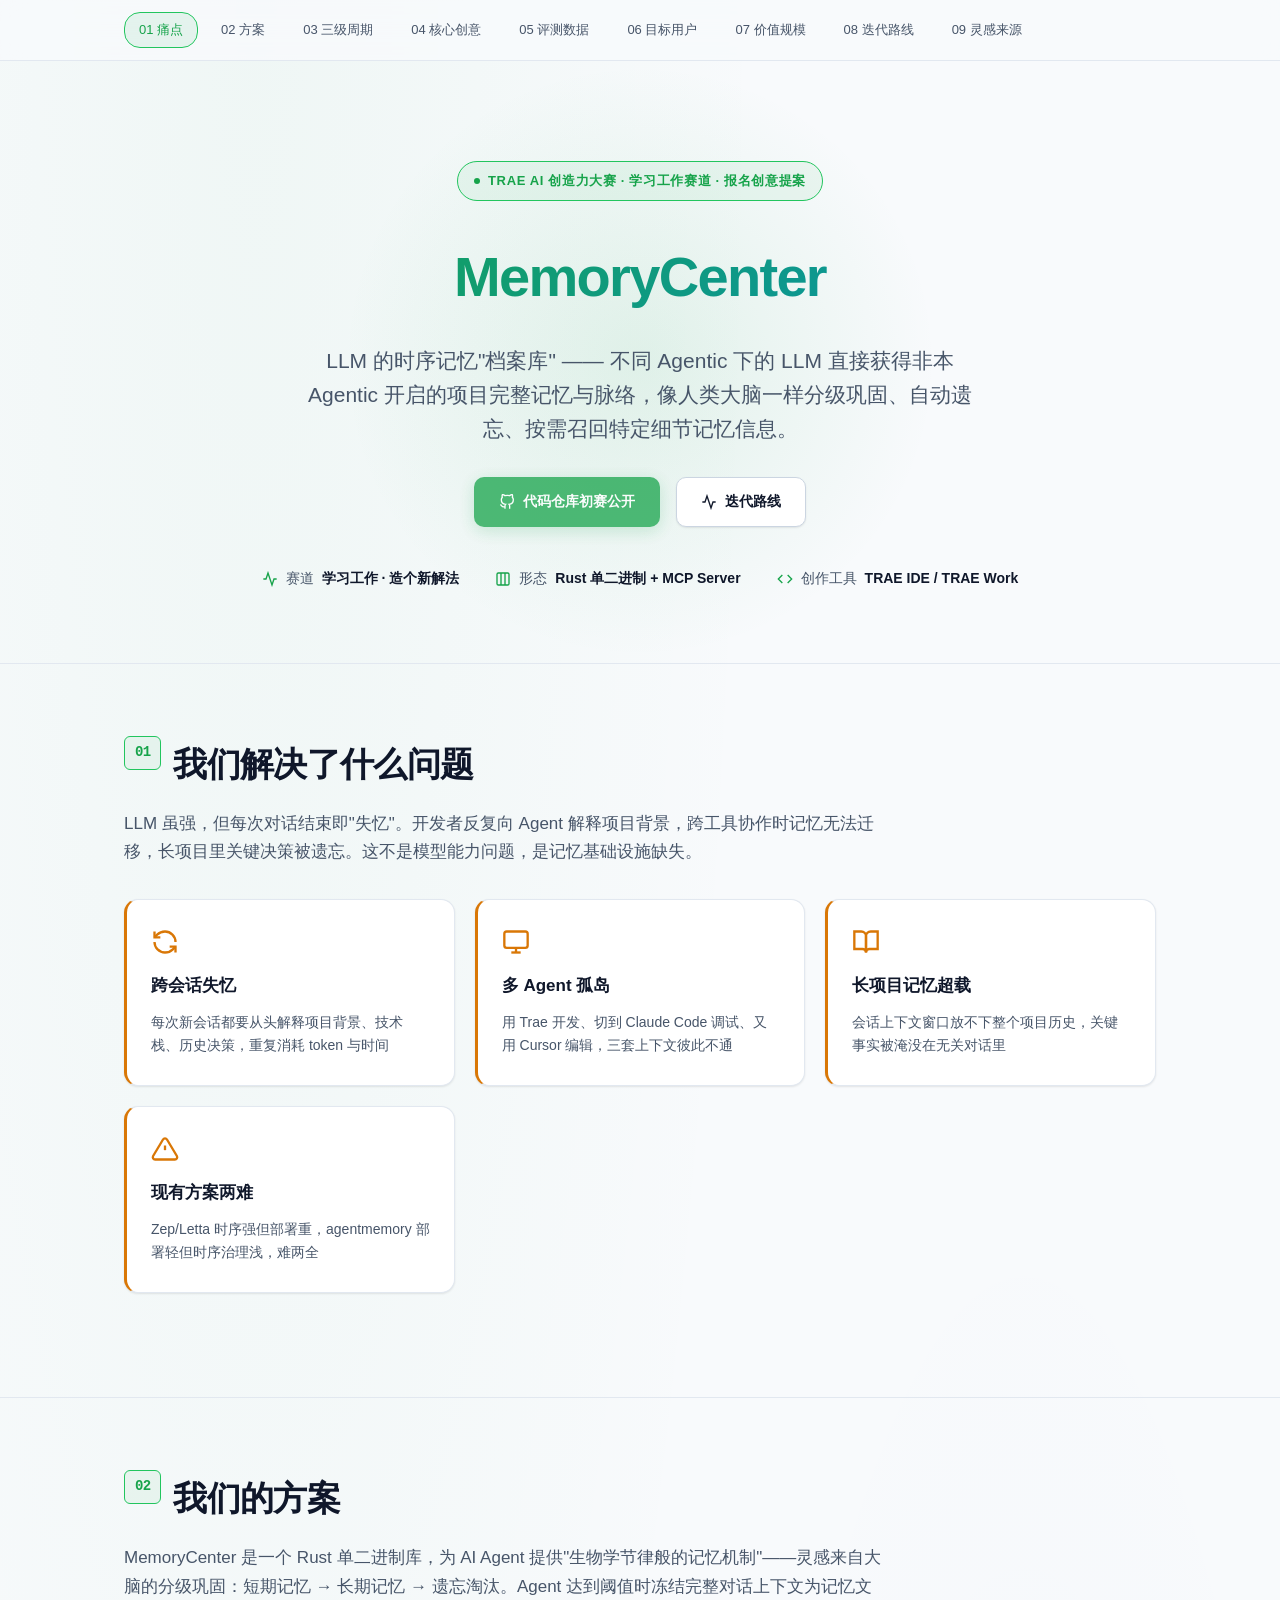
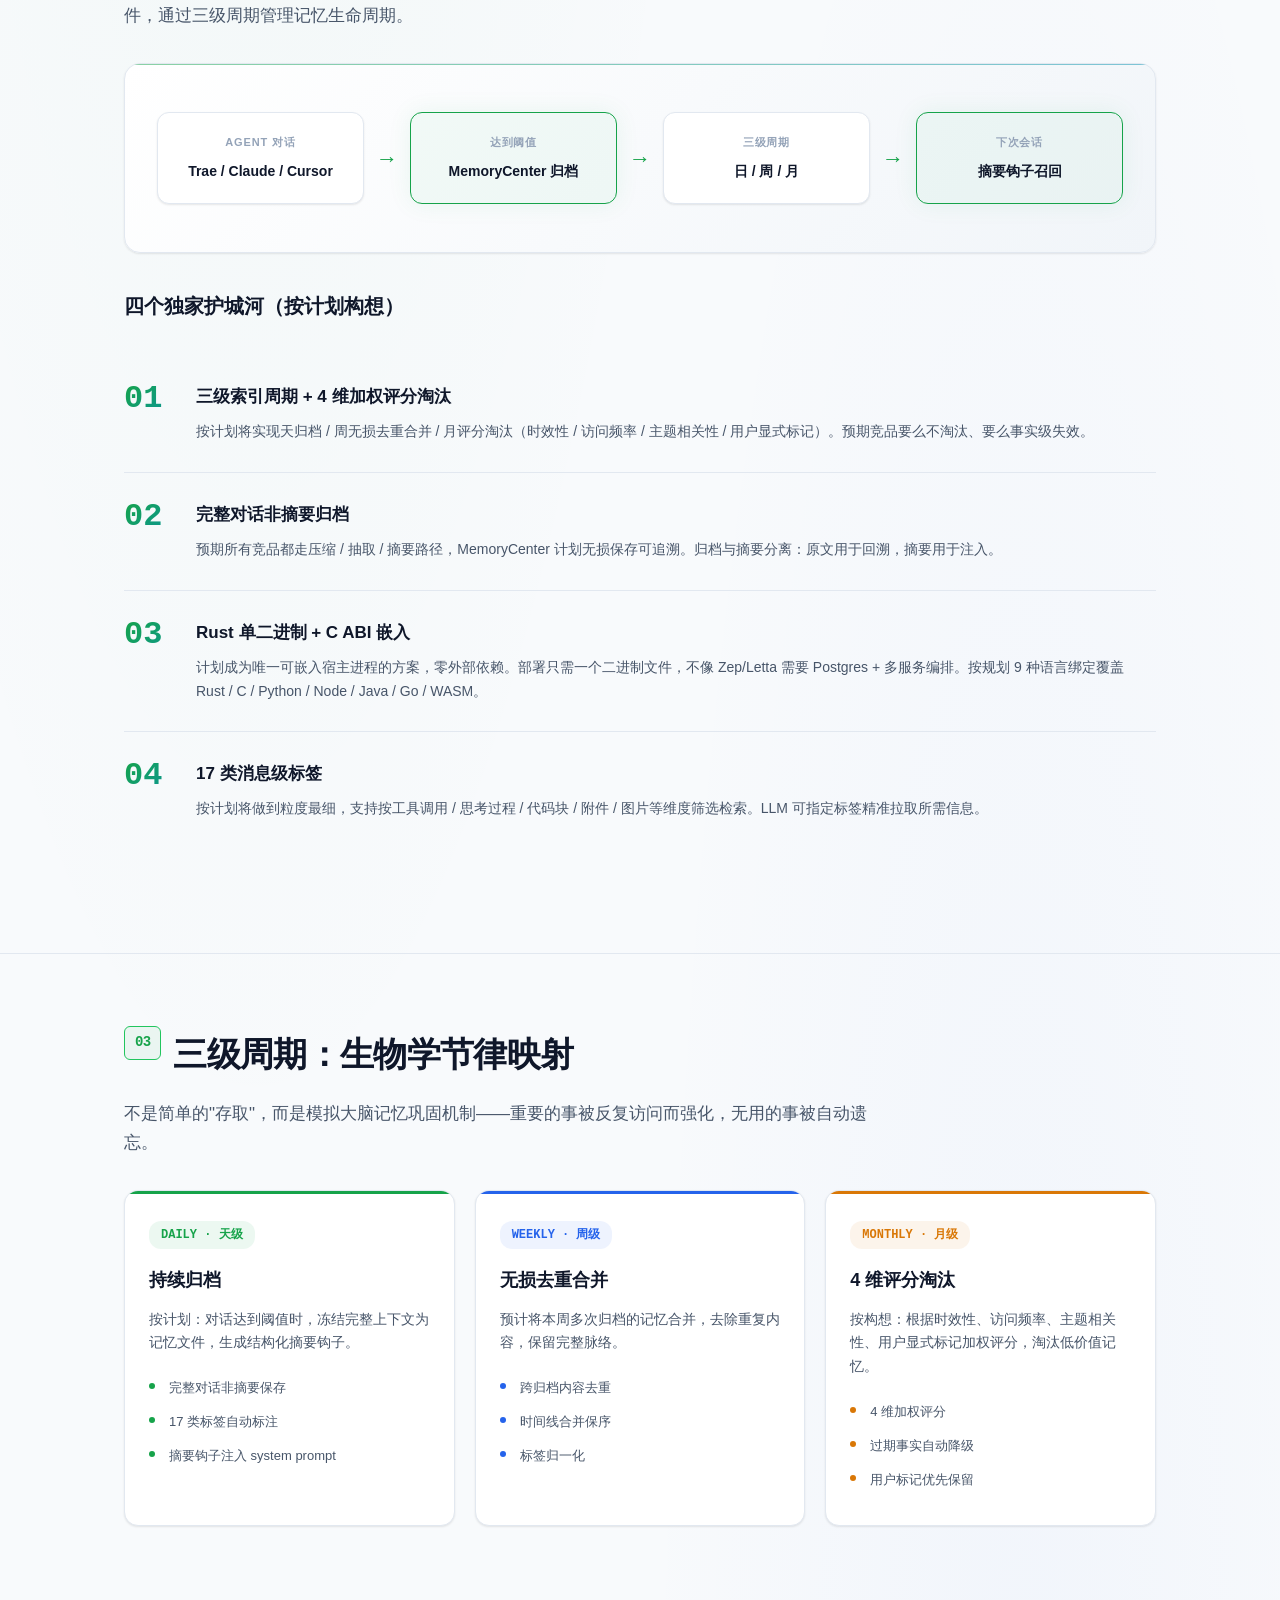
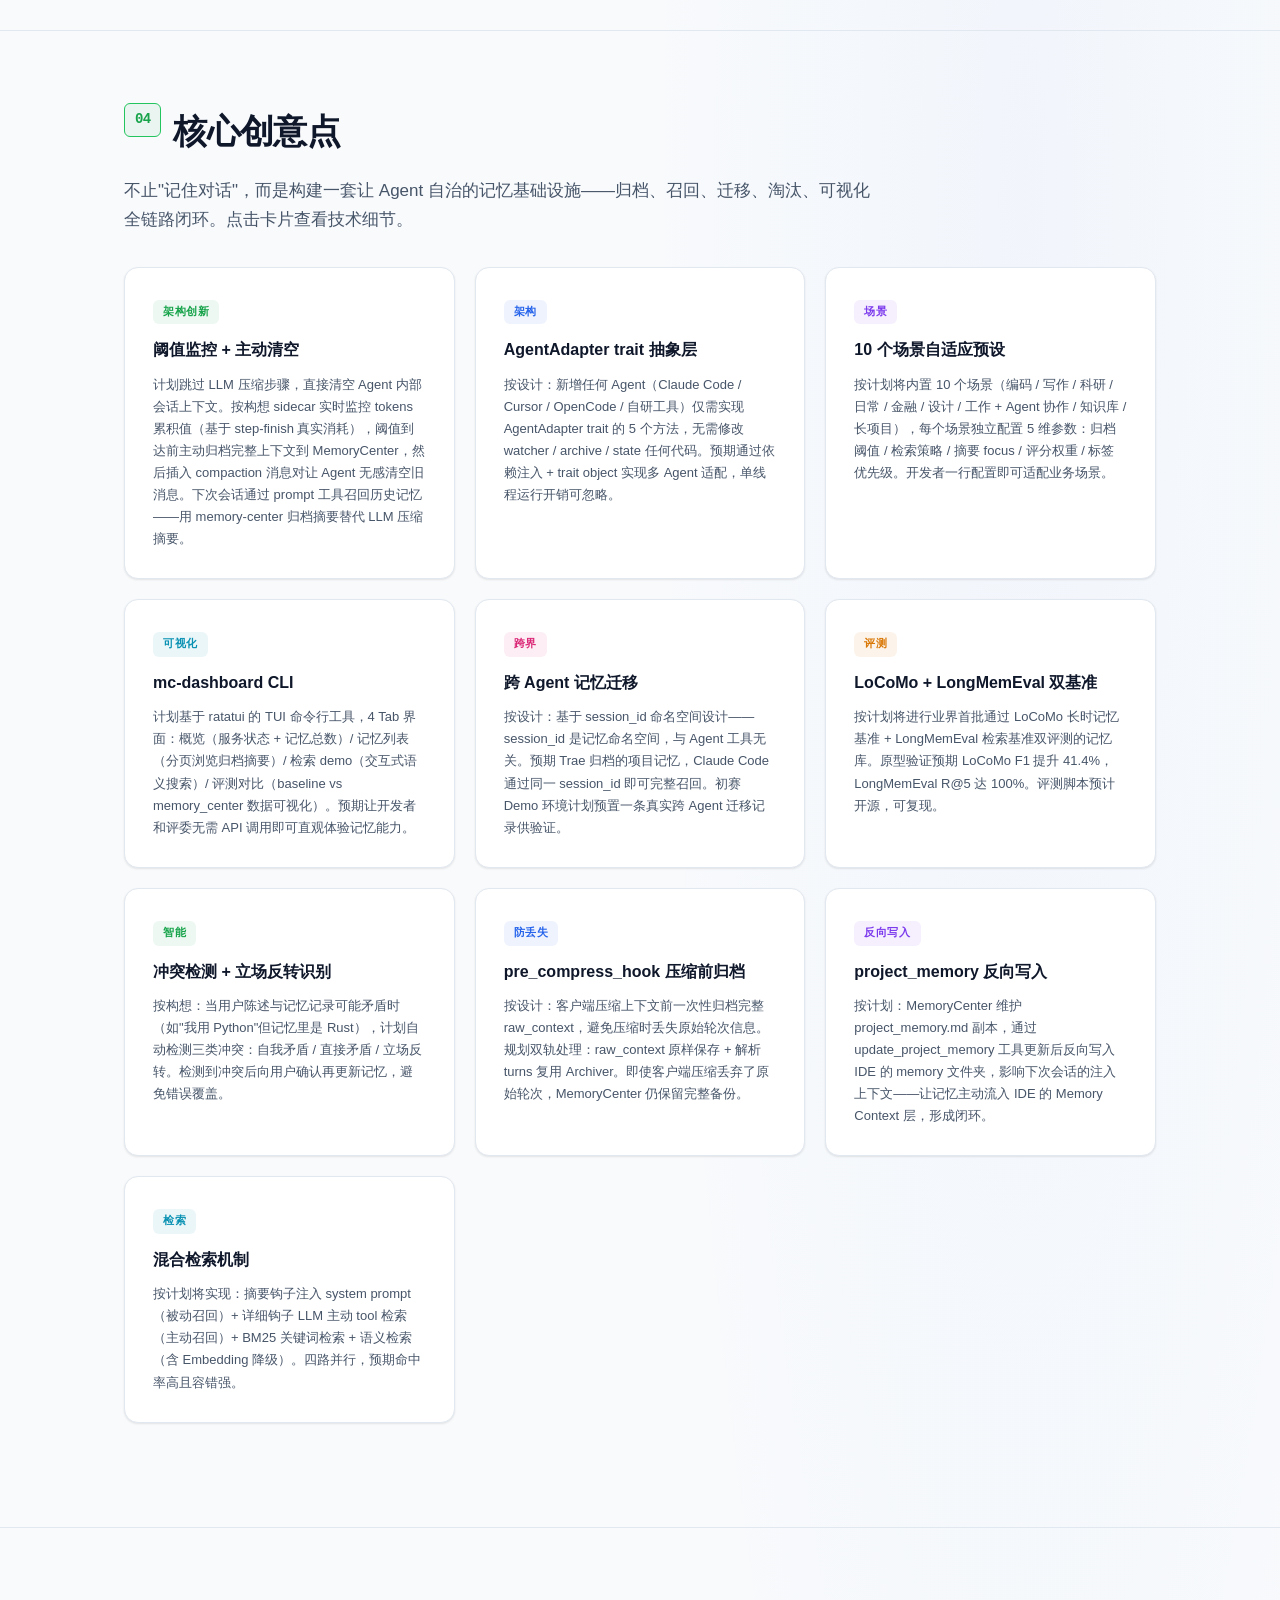
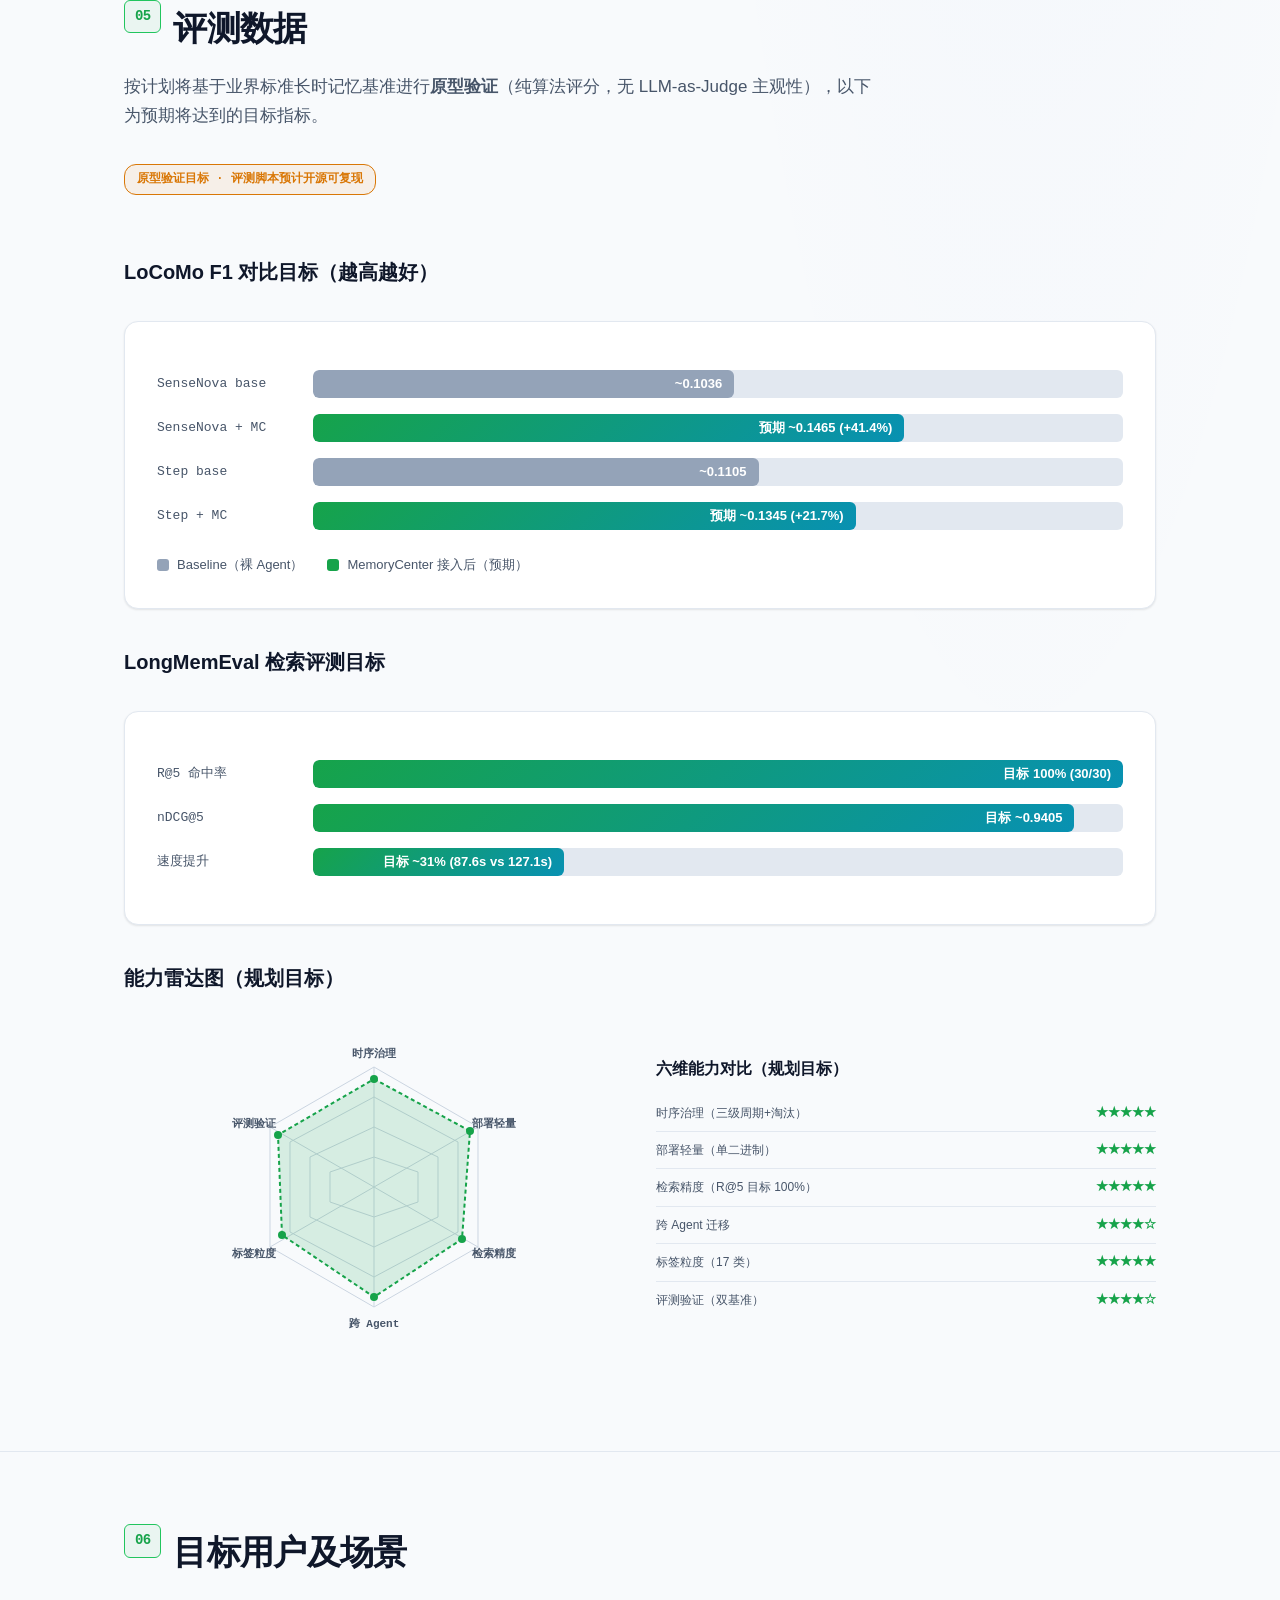
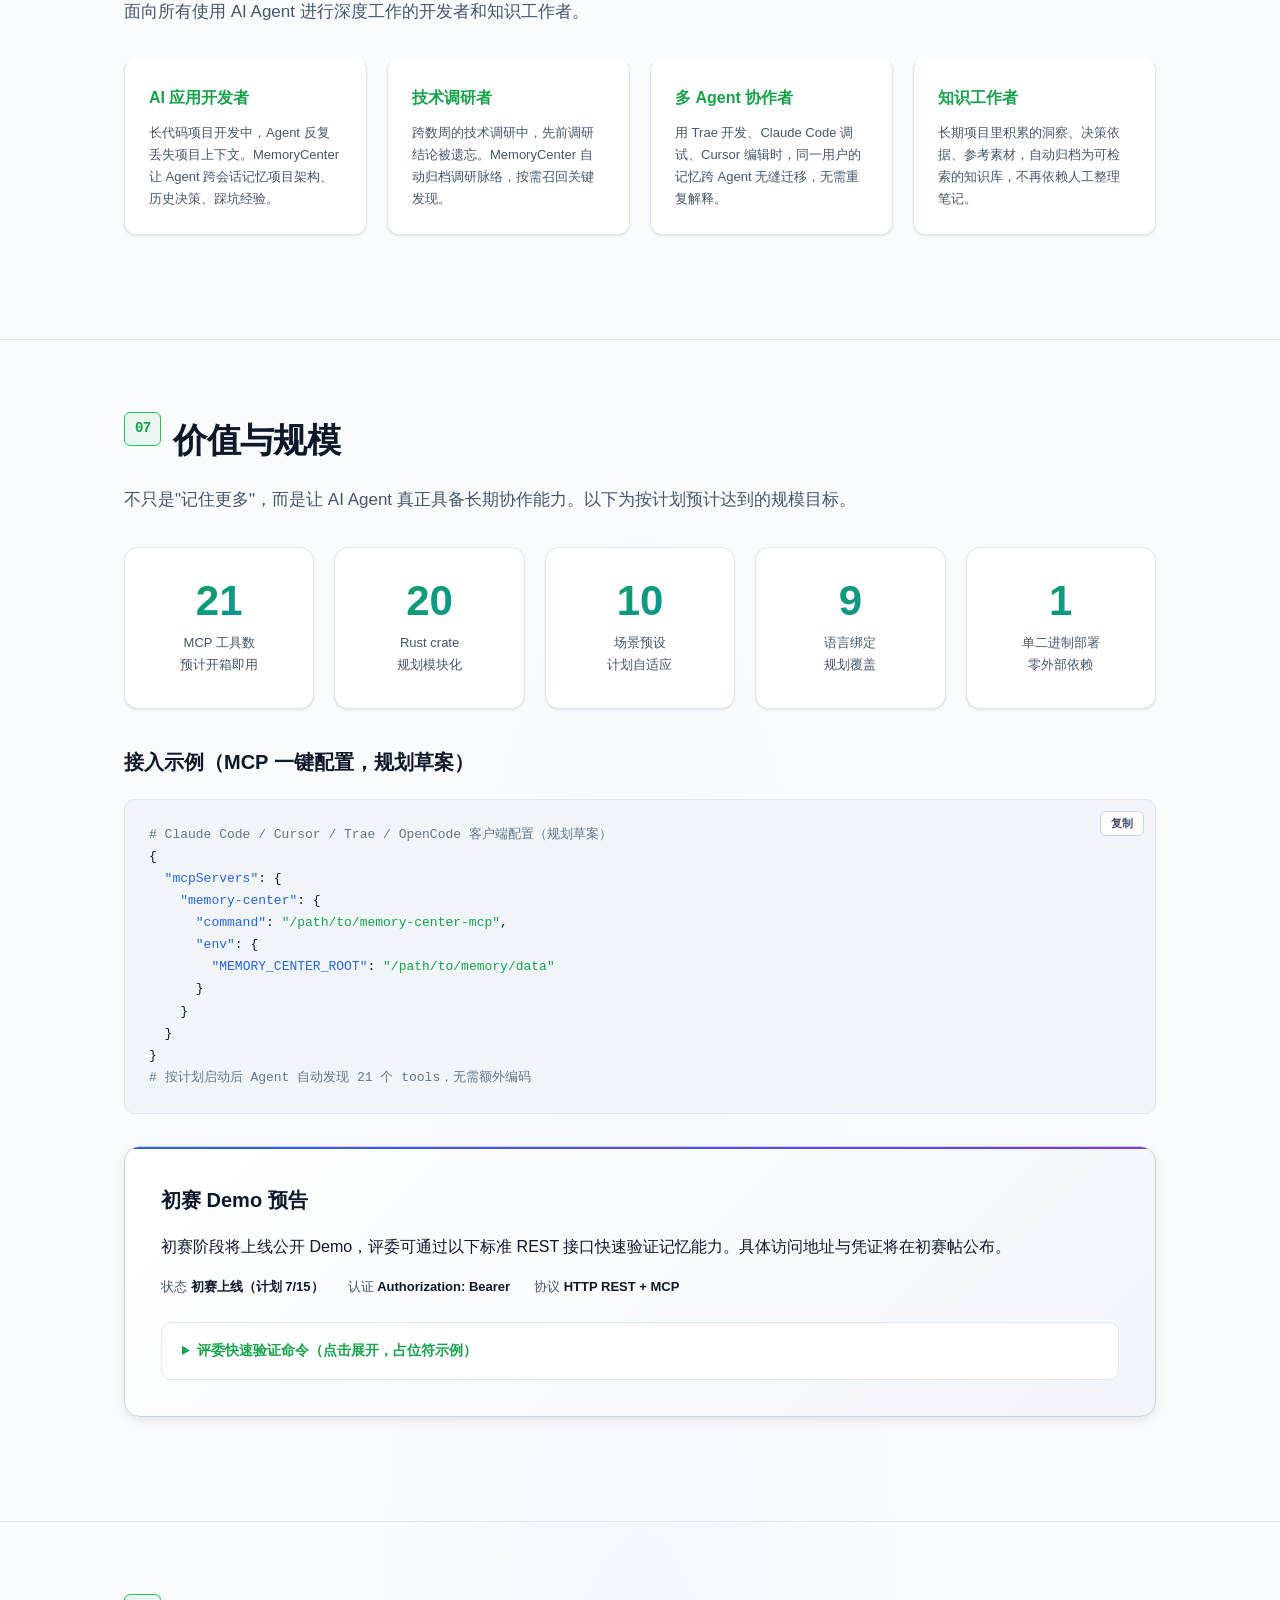
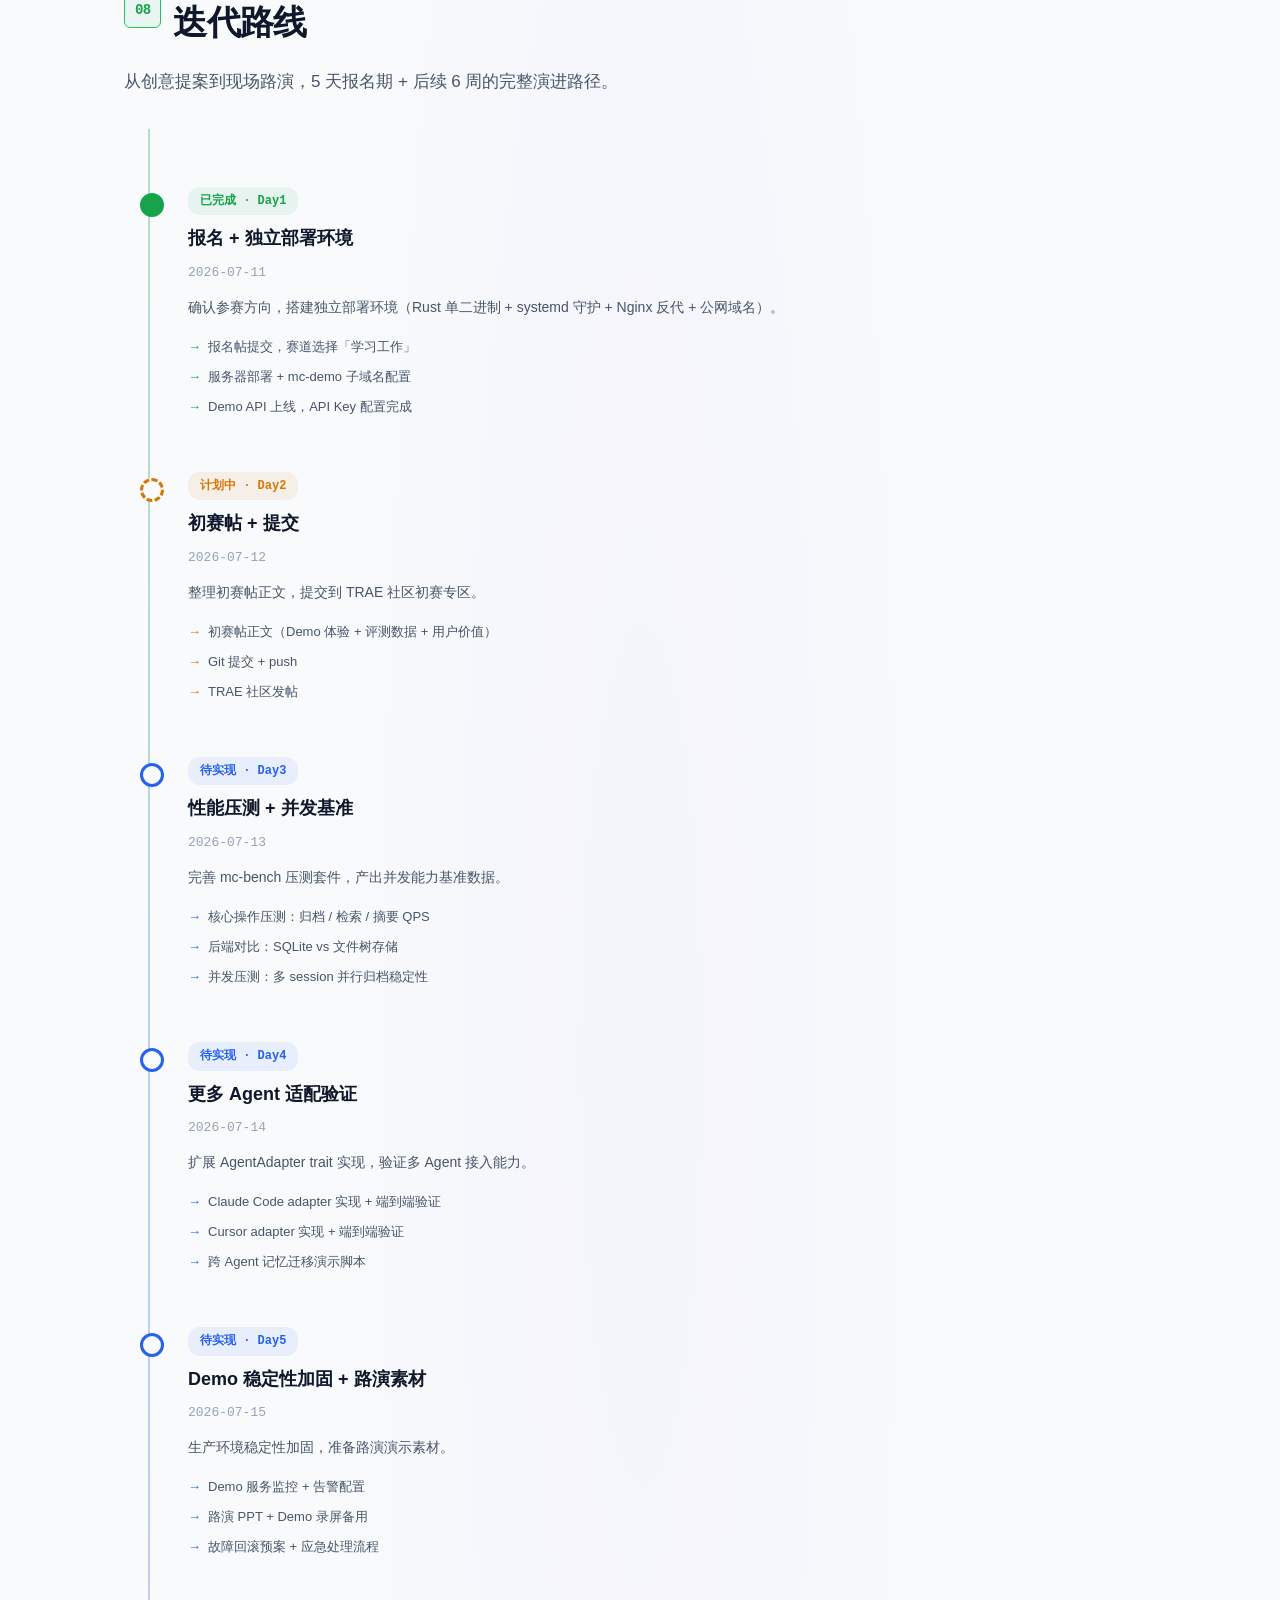
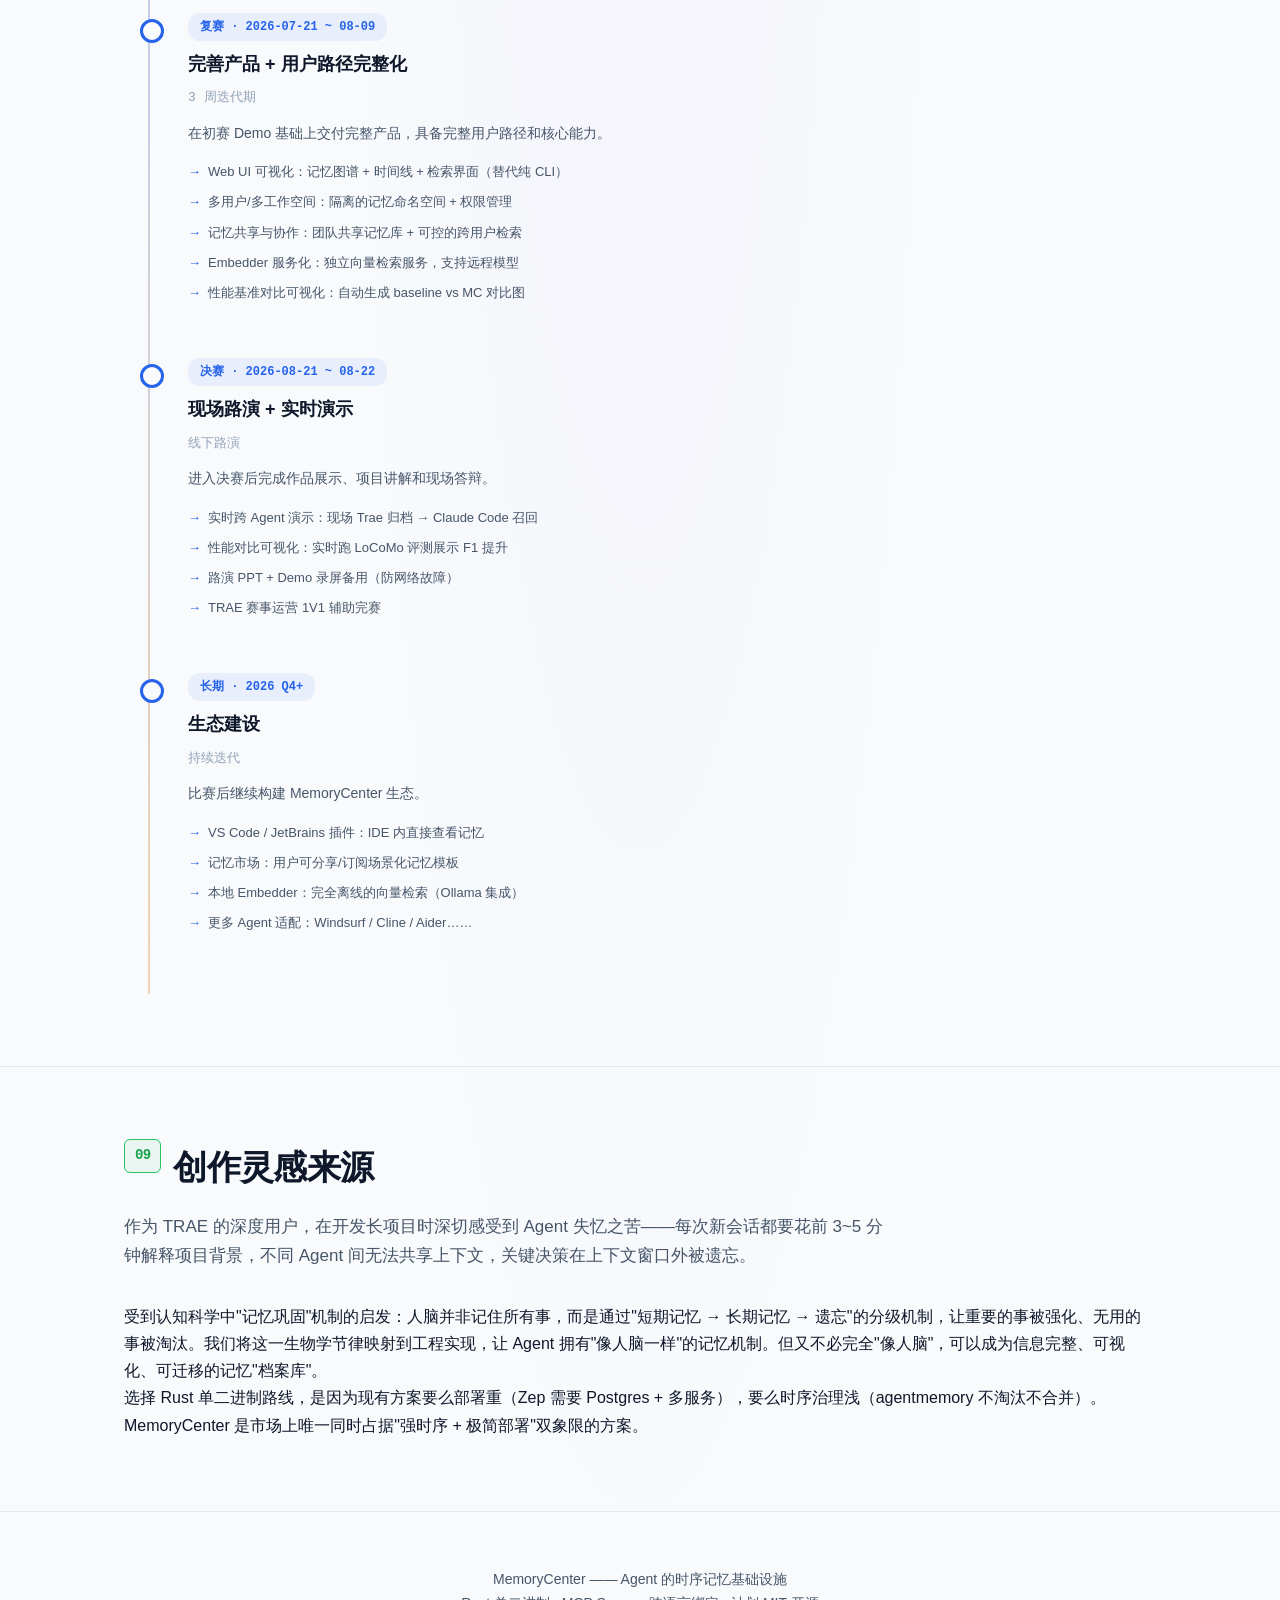
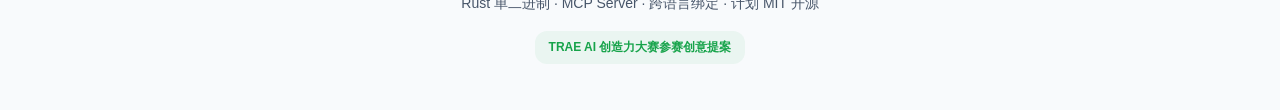
==== contest/creative-proposal.html @ 4f9f3173 "docs(contest): 报名前半成品信息模糊化（加按计划/预计前缀） - 02 方案护城河 4 条: 加按计划/预期前缀  - 03 三级周期 3 个 tier-card: 加按计划/预计前缀 " ====
<!DOCTYPE html>
<html lang="zh-CN">
<head>
<meta charset="UTF-8">
<meta name="viewport" content="width=device-width, initial-scale=1.0">
<title>MemoryCenter — AI Agent 的时序记忆基础设施</title>
<style>
  :root {
    /* 浅色系配色 —— 白底 + 深色文字，专业稳重 */
    --bg: #f8fafc;
    --surface: #ffffff;
    --surface-2: #f1f5f9;
    --surface-3: #e2e8f0;
    --border: #e2e8f0;
    --border-strong: #cbd5e1;
    --text: #0f172a;
    --text-dim: #475569;
    --text-mute: #94a3b8;
    --accent: #16a34a;
    --accent-dim: #22c55e;
    --accent-glow: rgba(22, 163, 74, 0.1);
    --warning: #d97706;
    --memory: #2563eb;
    --memory-glow: rgba(37, 99, 235, 0.1);
    --danger: #dc2626;
    --purple: #7c3aed;
    --pink: #db2777;
    --cyan: #0891b2;
    --shadow-sm: 0 1px 3px rgba(0, 0, 0, 0.04), 0 1px 2px rgba(0, 0, 0, 0.06);
    --shadow-md: 0 4px 12px rgba(0, 0, 0, 0.05), 0 2px 4px rgba(0, 0, 0, 0.04);
    --shadow-lg: 0 12px 32px rgba(0, 0, 0, 0.08), 0 4px 12px rgba(0, 0, 0, 0.04);
    --gradient-1: linear-gradient(135deg, #16a34a 0%, #0891b2 100%);
    --gradient-2: linear-gradient(135deg, #2563eb 0%, #7c3aed 100%);
    --gradient-3: linear-gradient(135deg, #d97706 0%, #db2777 100%);
  }
  * { margin: 0; padding: 0; box-sizing: border-box; }
  html { scroll-behavior: smooth; }
  body {
    font-family: -apple-system, BlinkMacSystemFont, "Segoe UI", "PingFang SC", "Microsoft YaHei", sans-serif;
    background: var(--bg);
    background-image:
      radial-gradient(ellipse 80% 50% at 20% 0%, rgba(22, 163, 74, 0.04), transparent 50%),
      radial-gradient(ellipse 60% 40% at 80% 30%, rgba(37, 99, 235, 0.03), transparent 50%),
      radial-gradient(ellipse 50% 40% at 50% 80%, rgba(124, 58, 237, 0.03), transparent 50%);
    color: var(--text);
    line-height: 1.7;
    font-size: 16px;
    overflow-x: hidden;
    -webkit-font-smoothing: antialiased;
    -moz-osx-font-smoothing: grayscale;
  }
  .container { max-width: 1080px; margin: 0 auto; padding: 0 24px; }

  /* 滚动进度条 */
  #progress-bar {
    position: fixed;
    top: 0; left: 0;
    height: 3px;
    width: 0%;
    background: var(--gradient-1);
    z-index: 1000;
    transition: width 0.1s;
    box-shadow: 0 1px 4px rgba(22, 163, 74, 0.4);
  }

  /* Sticky 锚点导航 */
  #nav {
    position: sticky;
    top: 0;
    background: rgba(248, 250, 252, 0.88);
    backdrop-filter: blur(12px);
    -webkit-backdrop-filter: blur(12px);
    border-bottom: 1px solid var(--border);
    z-index: 100;
    padding: 12px 0;
  }
  #nav .container {
    display: flex;
    gap: 8px;
    overflow-x: auto;
    scrollbar-width: none;
  }
  #nav .container::-webkit-scrollbar { display: none; }
  #nav a {
    flex-shrink: 0;
    padding: 6px 14px;
    border-radius: 16px;
    font-size: 13px;
    color: var(--text-dim);
    text-decoration: none;
    white-space: nowrap;
    transition: all 0.2s;
    border: 1px solid transparent;
    font-weight: 500;
  }
  #nav a:hover {
    color: var(--accent);
    background: rgba(22, 163, 74, 0.06);
    border-color: var(--accent-dim);
  }

  /* Hero */
  .hero {
    padding: 100px 0 72px;
    text-align: center;
    border-bottom: 1px solid var(--border);
    position: relative;
  }
  .hero::before {
    content: "";
    position: absolute;
    top: 0; left: 50%;
    width: 600px; height: 600px;
    transform: translateX(-50%);
    background: radial-gradient(circle, var(--accent-glow) 0%, transparent 70%);
    pointer-events: none;
    z-index: 0;
  }
  .hero .container { position: relative; z-index: 1; }
  .hero-badge {
    display: inline-flex;
    align-items: center;
    gap: 8px;
    padding: 8px 16px;
    background: rgba(22, 163, 74, 0.06);
    border: 1px solid var(--accent-dim);
    border-radius: 24px;
    color: var(--accent);
    font-size: 13px;
    letter-spacing: 0.05em;
    margin-bottom: 28px;
    animation: fadeInDown 0.8s ease;
    font-weight: 600;
  }
  .hero-badge .dot {
    width: 6px; height: 6px;
    background: var(--accent);
    border-radius: 50%;
    animation: pulse 2s infinite;
  }
  .hero h1 {
    font-size: 56px;
    font-weight: 700;
    letter-spacing: -0.03em;
    margin-bottom: 20px;
    background: var(--gradient-1);
    -webkit-background-clip: text;
    -webkit-text-fill-color: transparent;
    background-clip: text;
    animation: fadeIn 1s ease 0.2s both;
  }
  .hero p.tagline {
    font-size: 21px;
    color: var(--text-dim);
    max-width: 680px;
    margin: 0 auto 32px;
    line-height: 1.6;
    animation: fadeIn 1s ease 0.4s both;
  }
  .hero-cta {
    display: flex;
    justify-content: center;
    gap: 16px;
    flex-wrap: wrap;
    margin-bottom: 40px;
    animation: fadeIn 1s ease 0.5s both;
  }
  .btn {
    display: inline-flex;
    align-items: center;
    gap: 8px;
    padding: 12px 24px;
    border-radius: 10px;
    font-size: 14px;
    font-weight: 600;
    text-decoration: none;
    transition: all 0.3s;
    border: 1px solid transparent;
    cursor: pointer;
  }
  .btn-primary {
    background: var(--accent);
    color: #fff;
    box-shadow: 0 4px 16px rgba(22, 163, 74, 0.25);
  }
  .btn-primary:hover {
    transform: translateY(-2px);
    box-shadow: 0 8px 24px rgba(22, 163, 74, 0.35);
  }
  .btn-secondary {
    background: var(--surface);
    color: var(--text);
    border-color: var(--border-strong);
    box-shadow: var(--shadow-sm);
  }
  .btn-secondary:hover {
    border-color: var(--accent);
    color: var(--accent);
    transform: translateY(-2px);
    box-shadow: var(--shadow-md);
  }
  .btn .icon { width: 16px; height: 16px; }
  .hero-meta {
    display: flex;
    justify-content: center;
    gap: 36px;
    flex-wrap: wrap;
    font-size: 14px;
    color: var(--text-dim);
    animation: fadeIn 1s ease 0.6s both;
  }
  .hero-meta span {
    display: inline-flex;
    align-items: center;
    gap: 8px;
  }
  .hero-meta strong { color: var(--text); font-weight: 600; }
  .hero-meta .icon { width: 16px; height: 16px; color: var(--accent); }

  /* Section */
  section { padding: 72px 0; border-bottom: 1px solid var(--border); }
  section h2 {
    font-size: 34px;
    font-weight: 700;
    margin-bottom: 16px;
    letter-spacing: -0.02em;
    color: var(--text);
  }
  section h2 .num {
    display: inline-block;
    font-size: 14px;
    color: var(--accent);
    font-family: "JetBrains Mono", monospace;
    vertical-align: top;
    margin-right: 12px;
    padding: 4px 10px;
    background: rgba(22, 163, 74, 0.06);
    border-radius: 6px;
    border: 1px solid var(--accent-dim);
    font-weight: 600;
  }
  section h3 {
    font-size: 20px;
    font-weight: 600;
    color: var(--text);
    margin: 36px 0 16px;
  }
  section .lead {
    font-size: 17px;
    color: var(--text-dim);
    margin-bottom: 32px;
    max-width: 760px;
  }
  .badge-note {
    display: inline-flex;
    align-items: center;
    gap: 6px;
    padding: 4px 12px;
    background: rgba(217, 119, 6, 0.08);
    border: 1px solid var(--warning);
    border-radius: 12px;
    font-size: 12px;
    color: var(--warning);
    margin-bottom: 24px;
    font-family: "JetBrains Mono", monospace;
    font-weight: 600;
  }

  /* Pain point grid */
  .pain-grid {
    display: grid;
    grid-template-columns: repeat(auto-fit, minmax(260px, 1fr));
    gap: 20px;
    margin: 32px 0;
  }
  .pain-card {
    background: var(--surface);
    border: 1px solid var(--border);
    border-radius: 14px;
    padding: 28px 24px;
    border-left: 3px solid var(--warning);
    transition: all 0.3s ease;
    box-shadow: var(--shadow-sm);
  }
  .pain-card:hover {
    transform: translateY(-4px);
    border-color: var(--border-strong);
    box-shadow: var(--shadow-lg);
  }
  .pain-card .icon {
    width: 28px; height: 28px;
    color: var(--warning);
    margin-bottom: 16px;
    display: block;
  }
  .pain-card h4 { font-size: 17px; font-weight: 600; margin-bottom: 10px; color: var(--text); }
  .pain-card p { font-size: 14px; color: var(--text-dim); line-height: 1.65; }

  /* Solution diagram */
  .diagram {
    background: linear-gradient(135deg, var(--surface) 0%, var(--surface-2) 100%);
    border: 1px solid var(--border);
    border-radius: 16px;
    padding: 48px 32px;
    margin: 32px 0;
    overflow-x: auto;
    position: relative;
    box-shadow: var(--shadow-sm);
  }
  .diagram::before {
    content: "";
    position: absolute;
    top: 0; left: 0; right: 0;
    height: 1px;
    background: var(--gradient-1);
    opacity: 0.5;
  }
  .flow {
    display: flex;
    align-items: center;
    justify-content: space-between;
    gap: 12px;
    min-width: 720px;
  }
  .flow-node {
    flex: 1;
    background: var(--surface);
    border: 1px solid var(--border);
    border-radius: 12px;
    padding: 20px 16px;
    text-align: center;
    font-size: 13px;
    transition: all 0.3s;
    box-shadow: var(--shadow-sm);
  }
  .flow-node:hover {
    border-color: var(--accent);
    transform: translateY(-2px);
    box-shadow: var(--shadow-md);
  }
  .flow-node.accent {
    border-color: var(--accent);
    background: rgba(22, 163, 74, 0.04);
    box-shadow: 0 0 24px rgba(22, 163, 74, 0.08);
  }
  .flow-node .label { color: var(--text-mute); font-size: 11px; margin-bottom: 8px; letter-spacing: 0.08em; text-transform: uppercase; font-weight: 600; }
  .flow-node .name { font-weight: 600; font-size: 14px; color: var(--text); }
  .flow-arrow {
    color: var(--accent);
    font-size: 22px;
    flex-shrink: 0;
    animation: pulseArrow 2s infinite;
  }

  /* Three-tier */
  .tier-grid {
    display: grid;
    grid-template-columns: repeat(3, 1fr);
    gap: 20px;
    margin: 32px 0;
  }
  .tier-card {
    background: var(--surface);
    border: 1px solid var(--border);
    border-radius: 14px;
    padding: 28px 24px;
    position: relative;
    overflow: hidden;
    transition: all 0.3s ease;
    box-shadow: var(--shadow-sm);
  }
  .tier-card:hover {
    transform: translateY(-4px);
    box-shadow: var(--shadow-lg);
  }
  .tier-card::before {
    content: "";
    position: absolute;
    top: 0; left: 0; right: 0;
    height: 3px;
    background: var(--accent);
  }
  .tier-card.weekly::before { background: var(--memory); }
  .tier-card.monthly::before { background: var(--warning); }
  .tier-card .period {
    display: inline-flex;
    align-items: center;
    gap: 6px;
    padding: 4px 12px;
    background: rgba(22, 163, 74, 0.08);
    border-radius: 12px;
    font-size: 12px;
    color: var(--accent);
    margin-bottom: 16px;
    font-family: "JetBrains Mono", monospace;
    font-weight: 600;
  }
  .tier-card.weekly .period { background: rgba(37, 99, 235, 0.08); color: var(--memory); }
  .tier-card.monthly .period { background: rgba(217, 119, 6, 0.08); color: var(--warning); }
  .tier-card h4 { font-size: 18px; margin-bottom: 12px; color: var(--text); font-weight: 600; }
  .tier-card p { font-size: 14px; color: var(--text-dim); }
  .tier-card ul { list-style: none; margin-top: 16px; }
  .tier-card li {
    font-size: 13px;
    color: var(--text-dim);
    padding: 6px 0;
    padding-left: 20px;
    position: relative;
  }
  .tier-card li::before {
    content: "";
    position: absolute;
    left: 0; top: 12px;
    width: 6px; height: 6px;
    background: var(--accent);
    border-radius: 50%;
  }
  .tier-card.weekly li::before { background: var(--memory); }
  .tier-card.monthly li::before { background: var(--warning); }

  /* Moat list */
  .moat-list { margin: 32px 0; }
  .moat-item {
    display: flex;
    gap: 24px;
    padding: 28px 0;
    border-bottom: 1px solid var(--border);
    transition: all 0.3s;
  }
  .moat-item:hover { padding-left: 12px; }
  .moat-item:last-child { border-bottom: none; }
  .moat-num {
    font-size: 32px;
    font-weight: 700;
    background: var(--gradient-1);
    -webkit-background-clip: text;
    -webkit-text-fill-color: transparent;
    background-clip: text;
    min-width: 48px;
    line-height: 1;
    font-family: "JetBrains Mono", monospace;
  }
  .moat-content h4 { font-size: 17px; margin-bottom: 8px; color: var(--text); font-weight: 600; }
  .moat-content p { font-size: 14px; color: var(--text-dim); line-height: 1.7; }

  /* Creative highlights */
  .creative-grid {
    display: grid;
    grid-template-columns: repeat(auto-fit, minmax(300px, 1fr));
    gap: 20px;
    margin: 32px 0;
  }
  .creative-card {
    background: var(--surface);
    border: 1px solid var(--border);
    border-radius: 14px;
    padding: 28px;
    position: relative;
    overflow: hidden;
    transition: all 0.3s;
    cursor: pointer;
    box-shadow: var(--shadow-sm);
  }
  .creative-card:hover {
    transform: translateY(-4px);
    border-color: var(--accent);
    box-shadow: var(--shadow-lg);
  }
  .creative-card .tag {
    display: inline-block;
    padding: 3px 10px;
    background: rgba(22, 163, 74, 0.08);
    border-radius: 6px;
    font-size: 11px;
    color: var(--accent);
    font-family: "JetBrains Mono", monospace;
    margin-bottom: 12px;
    letter-spacing: 0.05em;
    font-weight: 600;
  }
  .creative-card .tag.purple { background: rgba(124, 58, 237, 0.08); color: var(--purple); }
  .creative-card .tag.blue { background: rgba(37, 99, 235, 0.08); color: var(--memory); }
  .creative-card .tag.cyan { background: rgba(8, 145, 178, 0.08); color: var(--cyan); }
  .creative-card .tag.pink { background: rgba(219, 39, 119, 0.08); color: var(--pink); }
  .creative-card .tag.warn { background: rgba(217, 119, 6, 0.08); color: var(--warning); }
  .creative-card h4 { font-size: 16px; margin-bottom: 10px; color: var(--text); font-weight: 600; }
  .creative-card p { font-size: 13px; color: var(--text-dim); line-height: 1.7; }
  .creative-card .detail {
    margin-top: 12px;
    padding-top: 12px;
    border-top: 1px dashed var(--border-strong);
    font-size: 12px;
    color: var(--text-mute);
    display: none;
    line-height: 1.7;
  }
  .creative-card.expanded .detail { display: block; }

  /* Evaluation chart */
  .eval-chart {
    background: var(--surface);
    border: 1px solid var(--border);
    border-radius: 14px;
    padding: 32px;
    margin: 32px 0;
    box-shadow: var(--shadow-sm);
  }
  .eval-row {
    display: flex;
    align-items: center;
    gap: 16px;
    margin: 16px 0;
  }
  .eval-label {
    min-width: 140px;
    font-size: 13px;
    color: var(--text-dim);
    font-family: "JetBrains Mono", monospace;
    font-weight: 500;
  }
  .eval-bar-wrap {
    flex: 1;
    height: 28px;
    background: var(--surface-3);
    border-radius: 6px;
    overflow: hidden;
    position: relative;
  }
  .eval-bar {
    height: 100%;
    border-radius: 6px;
    display: flex;
    align-items: center;
    justify-content: flex-end;
    padding-right: 12px;
    font-size: 13px;
    font-weight: 600;
    color: #fff;
    transition: width 1.2s ease;
    width: 0;
  }
  .eval-bar.visible { width: var(--target-width); }
  .eval-bar.baseline { background: var(--text-mute); }
  .eval-bar.mc { background: var(--gradient-1); }
  .eval-legend {
    display: flex;
    gap: 24px;
    margin-top: 24px;
    font-size: 13px;
    color: var(--text-dim);
  }
  .eval-legend .swatch {
    display: inline-block;
    width: 12px; height: 12px;
    border-radius: 3px;
    margin-right: 8px;
    vertical-align: middle;
  }

  /* 雷达图（CSS 绘制） */
  .radar-wrap {
    display: grid;
    grid-template-columns: 1fr 1fr;
    gap: 32px;
    margin: 32px 0;
    align-items: center;
  }
  .radar {
    position: relative;
    width: 320px;
    height: 320px;
    margin: 0 auto;
  }
  .radar svg { width: 100%; height: 100%; }
  .radar-labels {
    font-size: 12px;
    color: var(--text-dim);
  }
  .radar-labels h4 { font-size: 16px; margin-bottom: 12px; color: var(--text); font-weight: 600; }
  .radar-labels .row {
    display: flex;
    justify-content: space-between;
    padding: 8px 0;
    border-bottom: 1px solid var(--border);
  }
  .radar-labels .row:last-child { border: none; }
  .radar-labels .val { color: var(--accent); font-family: "JetBrains Mono", monospace; font-weight: 600; }

  /* Target users */
  .target-grid {
    display: grid;
    grid-template-columns: repeat(auto-fit, minmax(240px, 1fr));
    gap: 20px;
    margin: 32px 0;
  }
  .target-card {
    background: var(--surface);
    border: 1px solid var(--border);
    border-radius: 12px;
    padding: 24px;
    transition: all 0.3s;
    border-top: 2px solid transparent;
    box-shadow: var(--shadow-sm);
  }
  .target-card:hover {
    border-top-color: var(--accent);
    transform: translateY(-2px);
    box-shadow: var(--shadow-md);
  }
  .target-card h4 { font-size: 16px; margin-bottom: 10px; color: var(--accent); font-weight: 600; }
  .target-card p { font-size: 13px; color: var(--text-dim); }

  /* Value metrics */
  .metrics {
    display: grid;
    grid-template-columns: repeat(auto-fit, minmax(170px, 1fr));
    gap: 20px;
    margin: 32px 0;
  }
  .metric {
    text-align: center;
    padding: 32px 20px;
    background: var(--surface);
    border-radius: 14px;
    border: 1px solid var(--border);
    transition: all 0.3s;
    position: relative;
    overflow: hidden;
    box-shadow: var(--shadow-sm);
  }
  .metric:hover {
    transform: translateY(-4px);
    border-color: var(--accent);
    box-shadow: 0 12px 32px rgba(22, 163, 74, 0.1);
  }
  .metric::before {
    content: "";
    position: absolute;
    top: 0; left: 0; right: 0;
    height: 2px;
    background: var(--gradient-1);
    opacity: 0;
    transition: opacity 0.3s;
  }
  .metric:hover::before { opacity: 1; }
  .metric .num {
    font-size: 42px;
    font-weight: 700;
    background: var(--gradient-1);
    -webkit-background-clip: text;
    -webkit-text-fill-color: transparent;
    background-clip: text;
    line-height: 1;
    margin-bottom: 10px;
  }
  .metric .desc { font-size: 13px; color: var(--text-dim); }

  /* Code block + copy */
  .code-wrap { position: relative; margin: 20px 0; }
  pre {
    background: var(--surface-2);
    border: 1px solid var(--border);
    border-radius: 10px;
    padding: 24px;
    overflow-x: auto;
    font-size: 13px;
    line-height: 1.7;
    font-family: "JetBrains Mono", "Consolas", "SF Mono", monospace;
    color: var(--text);
  }
  pre .com { color: #64748b; }
  pre .key { color: var(--memory); }
  pre .str { color: var(--accent); }
  pre .num { color: var(--warning); }
  .copy-btn {
    position: absolute;
    top: 12px; right: 12px;
    padding: 4px 10px;
    background: var(--surface);
    border: 1px solid var(--border-strong);
    border-radius: 6px;
    color: var(--text-dim);
    font-size: 11px;
    cursor: pointer;
    transition: all 0.2s;
    font-family: inherit;
    font-weight: 600;
  }
  .copy-btn:hover { color: var(--accent); border-color: var(--accent); }
  .copy-btn.copied { color: var(--accent); border-color: var(--accent); }

  /* Demo preview card */
  .demo-card {
    background: linear-gradient(135deg, var(--surface) 0%, var(--surface-2) 100%);
    border: 1px solid var(--border-strong);
    border-radius: 16px;
    padding: 36px;
    margin: 32px 0;
    position: relative;
    overflow: hidden;
    box-shadow: var(--shadow-md);
  }
  .demo-card::before {
    content: "";
    position: absolute;
    top: 0; left: 0; right: 0;
    height: 2px;
    background: var(--gradient-2);
  }
  .demo-card h3 { margin-top: 0; }
  .demo-card .demo-meta {
    display: flex;
    gap: 24px;
    margin: 16px 0 24px;
    flex-wrap: wrap;
    font-size: 13px;
    color: var(--text-dim);
  }
  .demo-card .demo-meta strong { color: var(--text); font-weight: 600; }
  details {
    margin-top: 16px;
    background: var(--surface);
    border: 1px solid var(--border);
    border-radius: 10px;
    padding: 16px 20px;
  }
  summary {
    cursor: pointer;
    font-size: 14px;
    font-weight: 600;
    color: var(--accent);
    user-select: none;
  }
  summary:hover { text-decoration: underline; }
  details[open] { padding-bottom: 24px; }

  /* Roadmap */
  .roadmap {
    position: relative;
    padding: 32px 0;
  }
  .roadmap::before {
    content: "";
    position: absolute;
    left: 24px;
    top: 0; bottom: 0;
    width: 2px;
    background: linear-gradient(to bottom, var(--accent), var(--memory), var(--warning));
    opacity: 0.3;
  }
  .roadmap-item {
    position: relative;
    padding: 24px 0 24px 64px;
  }
  .roadmap-item::before {
    content: "";
    position: absolute;
    left: 16px;
    top: 32px;
    width: 18px; height: 18px;
    background: var(--bg);
    border: 3px solid var(--accent);
    border-radius: 50%;
    z-index: 1;
  }
  .roadmap-item.done::before {
    background: var(--accent);
    border-color: var(--accent);
  }
  .roadmap-item.future::before {
    border-color: var(--memory);
    background: var(--bg);
  }
  .roadmap-item.planned::before {
    border-color: var(--warning);
    background: var(--bg);
    border-style: dashed;
  }
  .roadmap-item .phase {
    display: inline-block;
    padding: 4px 12px;
    background: rgba(22, 163, 74, 0.08);
    border-radius: 12px;
    font-size: 12px;
    color: var(--accent);
    font-family: "JetBrains Mono", monospace;
    margin-bottom: 8px;
    font-weight: 600;
  }
  .roadmap-item.future .phase { background: rgba(37, 99, 235, 0.08); color: var(--memory); }
  .roadmap-item.planned .phase { background: rgba(217, 119, 6, 0.08); color: var(--warning); }
  .roadmap-item h4 { font-size: 18px; margin-bottom: 8px; color: var(--text); font-weight: 600; }
  .roadmap-item .date {
    font-size: 13px;
    color: var(--text-mute);
    margin-bottom: 12px;
    font-family: "JetBrains Mono", monospace;
  }
  .roadmap-item p { font-size: 14px; color: var(--text-dim); }
  .roadmap-item ul {
    list-style: none;
    margin-top: 12px;
  }
  .roadmap-item li {
    font-size: 13px;
    color: var(--text-dim);
    padding: 4px 0;
    padding-left: 20px;
    position: relative;
  }
  .roadmap-item li::before {
    content: "→";
    position: absolute;
    left: 0;
    color: var(--accent);
    font-weight: 600;
  }
  .roadmap-item.future li::before { color: var(--memory); }
  .roadmap-item.planned li::before { color: var(--warning); }

  /* Footer */
  footer {
    padding: 56px 0;
    text-align: center;
    color: var(--text-dim);
    font-size: 14px;
  }
  footer .tag {
    display: inline-block;
    padding: 6px 14px;
    background: rgba(22, 163, 74, 0.06);
    border-radius: 12px;
    color: var(--accent);
    font-size: 12px;
    margin-top: 16px;
    font-weight: 600;
  }

  /* Animations */
  @keyframes fadeIn {
    from { opacity: 0; }
    to { opacity: 1; }
  }
  @keyframes fadeInDown {
    from { opacity: 0; transform: translateY(-10px); }
    to { opacity: 1; transform: translateY(0); }
  }
  @keyframes pulse {
    0%, 100% { opacity: 1; }
    50% { opacity: 0.5; }
  }
  @keyframes pulseArrow {
    0%, 100% { opacity: 1; transform: translateX(0); }
    50% { opacity: 0.6; transform: translateX(3px); }
  }

  /* 响应式适配 */
  @media (max-width: 1024px) {
    .hero h1 { font-size: 44px; }
    .hero p.tagline { font-size: 19px; }
    section h2 { font-size: 30px; }
    .tier-grid { grid-template-columns: repeat(2, 1fr); }
    .radar-wrap { grid-template-columns: 1fr; }
    .radar { width: 280px; height: 280px; }
    .hero-meta { gap: 20px; }
  }

  @media (max-width: 720px) {
    .hero { padding: 64px 0 48px; }
    .hero h1 { font-size: 36px; }
    .hero p.tagline { font-size: 17px; }
    .hero-cta { gap: 12px; }
    .btn { padding: 10px 20px; font-size: 13px; }
    section { padding: 56px 0; }
    section h2 { font-size: 26px; }
    section h2 .num { font-size: 12px; padding: 3px 8px; }
    section .lead { font-size: 15px; }
    .tier-grid { grid-template-columns: 1fr; }
    .flow { flex-direction: column; min-width: auto; }
    .flow-arrow { transform: rotate(90deg); }
    .roadmap::before { left: 16px; }
    .roadmap-item { padding-left: 48px; }
    .roadmap-item::before { left: 8px; }
    .radar-wrap { grid-template-columns: 1fr; }
    .radar { width: 240px; height: 240px; }
    #nav .container { gap: 4px; }
    #nav a { padding: 6px 10px; font-size: 12px; }
    .hero-meta { gap: 16px; font-size: 13px; }
    .hero-meta span { width: 100%; justify-content: center; }
    .diagram { padding: 28px 20px; }
    .eval-chart { padding: 24px 20px; }
    .demo-card { padding: 24px 20px; }
    .eval-label { min-width: 100px; font-size: 12px; }
    .metric { padding: 24px 16px; }
    .metric .num { font-size: 34px; }
  }

  @media (max-width: 480px) {
    .container { padding: 0 16px; }
    .hero h1 { font-size: 30px; }
    .creative-grid { grid-template-columns: 1fr; }
    .pain-grid { grid-template-columns: 1fr; }
    .target-grid { grid-template-columns: 1fr; }
    .moat-item { gap: 16px; padding: 20px 0; }
    .moat-num { font-size: 26px; min-width: 36px; }
  }
</style>
</head>
<body>

<div id="progress-bar"></div>

<!-- Sticky 锚点导航 -->
<nav id="nav">
  <div class="container">
    <a href="#pain">01 痛点</a>
    <a href="#solution">02 方案</a>
    <a href="#tier">03 三级周期</a>
    <a href="#creative">04 核心创意</a>
    <a href="#eval">05 评测数据</a>
    <a href="#users">06 目标用户</a>
    <a href="#value">07 价值规模</a>
    <a href="#roadmap">08 迭代路线</a>
    <a href="#story">09 灵感来源</a>
  </div>
</nav>

<header class="hero">
  <div class="container">
    <span class="hero-badge">
      <span class="dot"></span>
      TRAE AI 创造力大赛 · 学习工作赛道 · 报名创意提案
    </span>
    <h1>MemoryCenter</h1>
    <p class="tagline">LLM 的时序记忆"档案库" —— 不同 Agentic 下的 LLM 直接获得非本 Agentic 开启的项目完整记忆与脉络，像人类大脑一样分级巩固、自动遗忘、按需召回特定细节记忆信息。</p>
    <div class="hero-cta">
      <span class="btn btn-primary" style="cursor: default; opacity: 0.75;" title="代码仓库将在初赛阶段公开">
        <svg class="icon" viewBox="0 0 24 24" fill="none" stroke="currentColor" stroke-width="2"><path d="M9 19c-5 1.5-5-2.5-7-3m14 6v-3.87a3.37 3.37 0 0 0-.94-2.61c3.14-.35 6.44-1.54 6.44-7A5.44 5.44 0 0 0 20 4.77 5.07 5.07 0 0 0 19.91 1S18.73.65 16 2.48a13.38 13.38 0 0 0-7 0C6.27.65 5.09 1 5.09 1A5.07 5.07 0 0 0 5 4.77a5.44 5.44 0 0 0-1.5 3.78c0 5.42 3.3 6.61 6.44 7A3.37 3.37 0 0 0 9 18.13V22"/></svg>
        代码仓库初赛公开
      </span>
      <a class="btn btn-secondary" href="#roadmap">
        <svg class="icon" viewBox="0 0 24 24" fill="none" stroke="currentColor" stroke-width="2"><polyline points="22 12 18 12 15 21 9 3 6 12 2 12"/></svg>
        迭代路线
      </a>
    </div>
    <div class="hero-meta">
      <span>
        <svg class="icon" viewBox="0 0 24 24" fill="none" stroke="currentColor" stroke-width="2"><path d="M22 12h-4l-3 9L9 3l-3 9H2"/></svg>
        赛道 <strong>学习工作 · 造个新解法</strong>
      </span>
      <span>
        <svg class="icon" viewBox="0 0 24 24" fill="none" stroke="currentColor" stroke-width="2"><rect x="3" y="3" width="18" height="18" rx="2"/><path d="M9 3v18M15 3v18"/></svg>
        形态 <strong>Rust 单二进制 + MCP Server</strong>
      </span>
      <span>
        <svg class="icon" viewBox="0 0 24 24" fill="none" stroke="currentColor" stroke-width="2"><polyline points="16 18 22 12 16 6"/><polyline points="8 6 2 12 8 18"/></svg>
        创作工具 <strong>TRAE IDE / TRAE Work</strong>
      </span>
    </div>
  </div>
</header>

<section id="pain">
  <div class="container">
    <h2><span class="num">01</span>我们解决了什么问题</h2>
    <p class="lead">LLM 虽强，但每次对话结束即"失忆"。开发者反复向 Agent 解释项目背景，跨工具协作时记忆无法迁移，长项目里关键决策被遗忘。这不是模型能力问题，是记忆基础设施缺失。</p>

    <div class="pain-grid">
      <div class="pain-card">
        <svg class="icon" viewBox="0 0 24 24" fill="none" stroke="currentColor" stroke-width="2"><path d="M21 12a9 9 0 0 0-9-9 9.75 9.75 0 0 0-6.74 2.74L3 8"/><path d="M3 3v5h5"/><path d="M3 12a9 9 0 0 0 9 9 9.75 9.75 0 0 0 6.74-2.74L21 16"/><path d="M16 16h5v5"/></svg>
        <h4>跨会话失忆</h4>
        <p>每次新会话都要从头解释项目背景、技术栈、历史决策，重复消耗 token 与时间</p>
      </div>
      <div class="pain-card">
        <svg class="icon" viewBox="0 0 24 24" fill="none" stroke="currentColor" stroke-width="2"><rect x="2" y="3" width="20" height="14" rx="2"/><line x1="8" y1="21" x2="16" y2="21"/><line x1="12" y1="17" x2="12" y2="21"/></svg>
        <h4>多 Agent 孤岛</h4>
        <p>用 Trae 开发、切到 Claude Code 调试、又用 Cursor 编辑，三套上下文彼此不通</p>
      </div>
      <div class="pain-card">
        <svg class="icon" viewBox="0 0 24 24" fill="none" stroke="currentColor" stroke-width="2"><path d="M2 3h6a4 4 0 0 1 4 4v14a3 3 0 0 0-3-3H2z"/><path d="M22 3h-6a4 4 0 0 0-4 4v14a3 3 0 0 1 3-3h7z"/></svg>
        <h4>长项目记忆超载</h4>
        <p>会话上下文窗口放不下整个项目历史，关键事实被淹没在无关对话里</p>
      </div>
      <div class="pain-card">
        <svg class="icon" viewBox="0 0 24 24" fill="none" stroke="currentColor" stroke-width="2"><path d="M10.29 3.86L1.82 18a2 2 0 0 0 1.71 3h16.94a2 2 0 0 0 1.71-3L13.71 3.86a2 2 0 0 0-3.42 0z"/><line x1="12" y1="9" x2="12" y2="13"/><line x1="12" y1="17" x2="12.01" y2="17"/></svg>
        <h4>现有方案两难</h4>
        <p>Zep/Letta 时序强但部署重，agentmemory 部署轻但时序治理浅，难两全</p>
      </div>
    </div>
  </div>
</section>

<section id="solution">
  <div class="container">
    <h2><span class="num">02</span>我们的方案</h2>
    <p class="lead">MemoryCenter 是一个 Rust 单二进制库，为 AI Agent 提供"生物学节律般的记忆机制"——灵感来自大脑的分级巩固：短期记忆 → 长期记忆 → 遗忘淘汰。Agent 达到阈值时冻结完整对话上下文为记忆文件，通过三级周期管理记忆生命周期。</p>

    <div class="diagram">
      <div class="flow">
        <div class="flow-node">
          <div class="label">Agent 对话</div>
          <div class="name">Trae / Claude / Cursor</div>
        </div>
        <div class="flow-arrow">→</div>
        <div class="flow-node accent">
          <div class="label">达到阈值</div>
          <div class="name">MemoryCenter 归档</div>
        </div>
        <div class="flow-arrow">→</div>
        <div class="flow-node">
          <div class="label">三级周期</div>
          <div class="name">日 / 周 / 月</div>
        </div>
        <div class="flow-arrow">→</div>
        <div class="flow-node accent">
          <div class="label">下次会话</div>
          <div class="name">摘要钩子召回</div>
        </div>
      </div>
    </div>

    <h3>四个独家护城河（按计划构想）</h3>
    <div class="moat-list">
      <div class="moat-item">
        <div class="moat-num">01</div>
        <div class="moat-content">
          <h4>三级索引周期 + 4 维加权评分淘汰</h4>
          <p>按计划将实现天归档 / 周无损去重合并 / 月评分淘汰（时效性 / 访问频率 / 主题相关性 / 用户显式标记）。预期竞品要么不淘汰、要么事实级失效。</p>
        </div>
      </div>
      <div class="moat-item">
        <div class="moat-num">02</div>
        <div class="moat-content">
          <h4>完整对话非摘要归档</h4>
          <p>预期所有竞品都走压缩 / 抽取 / 摘要路径，MemoryCenter 计划无损保存可追溯。归档与摘要分离：原文用于回溯，摘要用于注入。</p>
        </div>
      </div>
      <div class="moat-item">
        <div class="moat-num">03</div>
        <div class="moat-content">
          <h4>Rust 单二进制 + C ABI 嵌入</h4>
          <p>计划成为唯一可嵌入宿主进程的方案，零外部依赖。部署只需一个二进制文件，不像 Zep/Letta 需要 Postgres + 多服务编排。按规划 9 种语言绑定覆盖 Rust / C / Python / Node / Java / Go / WASM。</p>
        </div>
      </div>
      <div class="moat-item">
        <div class="moat-num">04</div>
        <div class="moat-content">
          <h4>17 类消息级标签</h4>
          <p>按计划将做到粒度最细，支持按工具调用 / 思考过程 / 代码块 / 附件 / 图片等维度筛选检索。LLM 可指定标签精准拉取所需信息。</p>
        </div>
      </div>
    </div>
  </div>
</section>

<section id="tier">
  <div class="container">
    <h2><span class="num">03</span>三级周期：生物学节律映射</h2>
    <p class="lead">不是简单的"存取"，而是模拟大脑记忆巩固机制——重要的事被反复访问而强化，无用的事被自动遗忘。</p>

    <div class="tier-grid">
      <div class="tier-card">
        <span class="period">DAILY · 天级</span>
        <h4>持续归档</h4>
        <p>按计划：对话达到阈值时，冻结完整上下文为记忆文件，生成结构化摘要钩子。</p>
        <ul>
          <li>完整对话非摘要保存</li>
          <li>17 类标签自动标注</li>
          <li>摘要钩子注入 system prompt</li>
        </ul>
      </div>
      <div class="tier-card weekly">
        <span class="period">WEEKLY · 周级</span>
        <h4>无损去重合并</h4>
        <p>预计将本周多次归档的记忆合并，去除重复内容，保留完整脉络。</p>
        <ul>
          <li>跨归档内容去重</li>
          <li>时间线合并保序</li>
          <li>标签归一化</li>
        </ul>
      </div>
      <div class="tier-card monthly">
        <span class="period">MONTHLY · 月级</span>
        <h4>4 维评分淘汰</h4>
        <p>按构想：根据时效性、访问频率、主题相关性、用户显式标记加权评分，淘汰低价值记忆。</p>
        <ul>
          <li>4 维加权评分</li>
          <li>过期事实自动降级</li>
          <li>用户标记优先保留</li>
        </ul>
      </div>
    </div>
  </div>
</section>

<section id="creative">
  <div class="container">
    <h2><span class="num">04</span>核心创意点</h2>
    <p class="lead">不止"记住对话"，而是构建一套让 Agent 自治的记忆基础设施——归档、召回、迁移、淘汰、可视化全链路闭环。点击卡片查看技术细节。</p>

    <div class="creative-grid">
      <div class="creative-card" onclick="this.classList.toggle('expanded')">
        <div class="tag">架构创新</div>
        <h4>阈值监控 + 主动清空</h4>
        <p>计划跳过 LLM 压缩步骤，直接清空 Agent 内部会话上下文。按构想 sidecar 实时监控 tokens 累积值（基于 step-finish 真实消耗），阈值到达前主动归档完整上下文到 MemoryCenter，然后插入 compaction 消息对让 Agent 无感清空旧消息。下次会话通过 prompt 工具召回历史记忆——用 memory-center 归档摘要替代 LLM 压缩摘要。</p>
        <div class="detail">技术构想：sidecar 轮询 Agent DB 的 step-finish part 提取 input/output/reasoning tokens，累积值达到阈值 80% 时触发主动归档 + 插入 compaction 消息对。Agent 下次加载时通过 completedCompactions() 将旧消息加入 hidden 集合，实现无感清空。</div>
      </div>
      <div class="creative-card" onclick="this.classList.toggle('expanded')">
        <div class="tag blue">架构</div>
        <h4>AgentAdapter trait 抽象层</h4>
        <p>按设计：新增任何 Agent（Claude Code / Cursor / OpenCode / 自研工具）仅需实现 AgentAdapter trait 的 5 个方法，无需修改 watcher / archive / state 任何代码。预期通过依赖注入 + trait object 实现多 Agent 适配，单线程运行开销可忽略。</p>
        <div class="detail">规划 5 个方法：query_active_sessions / extract_turns / query_tail_start_id / insert_compaction_pair / query_active_sessions_tokens。新增 Agent 只需 impl AgentAdapter for XxxDb + main.rs 加 match 分支。</div>
      </div>
      <div class="creative-card" onclick="this.classList.toggle('expanded')">
        <div class="tag purple">场景</div>
        <h4>10 个场景自适应预设</h4>
        <p>按计划将内置 10 个场景（编码 / 写作 / 科研 / 日常 / 金融 / 设计 / 工作 + Agent 协作 / 知识库 / 长项目），每个场景独立配置 5 维参数：归档阈值 / 检索策略 / 摘要 focus / 评分权重 / 标签优先级。开发者一行配置即可适配业务场景。</p>
        <div class="detail">场景检测构想：LLM 集成层根据对话内容自动识别场景，也可由用户显式指定。CombinedProfile 构建器合并 Agent + Scenario + Model 三维预设。</div>
      </div>
      <div class="creative-card" onclick="this.classList.toggle('expanded')">
        <div class="tag cyan">可视化</div>
        <h4>mc-dashboard CLI</h4>
        <p>计划基于 ratatui 的 TUI 命令行工具，4 Tab 界面：概览（服务状态 + 记忆总数）/ 记忆列表（分页浏览归档摘要）/ 检索 demo（交互式语义搜索）/ 评测对比（baseline vs memory_center 数据可视化）。预期让开发者和评委无需 API 调用即可直观体验记忆能力。</p>
        <div class="detail">规划第 20 个 crate：memory-center-dashboard。预计支持 SSH 隧道远程连接服务器端 MemoryCenter 实例，本地 TUI 浏览远程记忆。</div>
      </div>
      <div class="creative-card" onclick="this.classList.toggle('expanded')">
        <div class="tag pink">跨界</div>
        <h4>跨 Agent 记忆迁移</h4>
        <p>按设计：基于 session_id 命名空间设计——session_id 是记忆命名空间，与 Agent 工具无关。预期 Trae 归档的项目记忆，Claude Code 通过同一 session_id 即可完整召回。初赛 Demo 环境计划预置一条真实跨 Agent 迁移记录供验证。</p>
        <div class="detail">原理构想：记忆按 session_id 隔离存储，不同 Agent 工具只要配置同一 session_id 即可共享记忆。配合 AgentAdapter trait，每个 Agent 的对话格式都被归一化为统一 SidecarTurn 结构。</div>
      </div>
      <div class="creative-card" onclick="this.classList.toggle('expanded')">
        <div class="tag warn">评测</div>
        <h4>LoCoMo + LongMemEval 双基准</h4>
        <p>按计划将进行业界首批通过 LoCoMo 长时记忆基准 + LongMemEval 检索基准双评测的记忆库。原型验证预期 LoCoMo F1 提升 41.4%，LongMemEval R@5 达 100%。评测脚本预计开源，可复现。</p>
        <div class="detail">LoCoMo：长对话记忆基准，纯算法评分无 LLM-as-Judge 主观性。LongMemEval：500 题检索评测，30 题抽样原型验证 R@5=100% / nDCG@5=0.9405。</div>
      </div>
      <div class="creative-card" onclick="this.classList.toggle('expanded')">
        <div class="tag">智能</div>
        <h4>冲突检测 + 立场反转识别</h4>
        <p>按构想：当用户陈述与记忆记录可能矛盾时（如"我用 Python"但记忆里是 Rust），计划自动检测三类冲突：自我矛盾 / 直接矛盾 / 立场反转。检测到冲突后向用户确认再更新记忆，避免错误覆盖。</p>
        <div class="detail">三维度检测构想：自我矛盾（同一会话内前后矛盾）/ 直接矛盾（新陈述与记忆记录事实冲突）/ 立场反转（用户态度从支持转为反对）。计划支持 LLM 检测 + 启发式算法降级。</div>
      </div>
      <div class="creative-card" onclick="this.classList.toggle('expanded')">
        <div class="tag blue">防丢失</div>
        <h4>pre_compress_hook 压缩前归档</h4>
        <p>按设计：客户端压缩上下文前一次性归档完整 raw_context，避免压缩时丢失原始轮次信息。规划双轨处理：raw_context 原样保存 + 解析 turns 复用 Archiver。即使客户端压缩丢弃了原始轮次，MemoryCenter 仍保留完整备份。</p>
        <div class="detail">触发时机构想：客户端提示"上下文即将压缩" / 系统消息出现压缩标记 / LLM 预判接近窗口上限。与 archive 区别：archive 传结构化 turns 数组，pre_compress_hook 传完整上下文字符串。</div>
      </div>
      <div class="creative-card" onclick="this.classList.toggle('expanded')">
        <div class="tag purple">反向写入</div>
        <h4>project_memory 反向写入</h4>
        <p>按计划：MemoryCenter 维护 project_memory.md 副本，通过 update_project_memory 工具更新后反向写入 IDE 的 memory 文件夹，影响下次会话的注入上下文——让记忆主动流入 IDE 的 Memory Context 层，形成闭环。</p>
        <div class="detail">章节覆盖策略构想：用 HTML 注释标记界定 section，replace/append/delete 三种 action。用户手动写入的内容不受影响，只覆盖指定 section。</div>
      </div>
      <div class="creative-card" onclick="this.classList.toggle('expanded')">
        <div class="tag cyan">检索</div>
        <h4>混合检索机制</h4>
        <p>按计划将实现：摘要钩子注入 system prompt（被动召回）+ 详细钩子 LLM 主动 tool 检索（主动召回）+ BM25 关键词检索 + 语义检索（含 Embedding 降级）。四路并行，预期命中率高且容错强。</p>
        <div class="detail">Embedding 降级构想：未配置 Embedder API 时自动降级为纯 BM25 关键词检索，核心功能仍可用。计划支持远程 Embedder 服务化部署。</div>
      </div>
    </div>
  </div>
</section>

<section id="eval">
  <div class="container">
    <h2><span class="num">05</span>评测数据</h2>
    <p class="lead">按计划将基于业界标准长时记忆基准进行<strong>原型验证</strong>（纯算法评分，无 LLM-as-Judge 主观性），以下为预期将达到的目标指标。</p>
    <span class="badge-note">原型验证目标 · 评测脚本预计开源可复现</span>

    <h3>LoCoMo F1 对比目标（越高越好）</h3>
    <div class="eval-chart">
      <div class="eval-row">
        <span class="eval-label">SenseNova base</span>
        <div class="eval-bar-wrap"><div class="eval-bar baseline" data-target="52">~0.1036</div></div>
      </div>
      <div class="eval-row">
        <span class="eval-label">SenseNova + MC</span>
        <div class="eval-bar-wrap"><div class="eval-bar mc" data-target="73">预期 ~0.1465 (+41.4%)</div></div>
      </div>
      <div class="eval-row">
        <span class="eval-label">Step base</span>
        <div class="eval-bar-wrap"><div class="eval-bar baseline" data-target="55">~0.1105</div></div>
      </div>
      <div class="eval-row">
        <span class="eval-label">Step + MC</span>
        <div class="eval-bar-wrap"><div class="eval-bar mc" data-target="67">预期 ~0.1345 (+21.7%)</div></div>
      </div>
      <div class="eval-legend">
        <span><span class="swatch" style="background: var(--text-mute);"></span>Baseline（裸 Agent）</span>
        <span><span class="swatch" style="background: var(--accent);"></span>MemoryCenter 接入后（预期）</span>
      </div>
    </div>

    <h3>LongMemEval 检索评测目标</h3>
    <div class="eval-chart">
      <div class="eval-row">
        <span class="eval-label">R@5 命中率</span>
        <div class="eval-bar-wrap"><div class="eval-bar mc" data-target="100">目标 100% (30/30)</div></div>
      </div>
      <div class="eval-row">
        <span class="eval-label">nDCG@5</span>
        <div class="eval-bar-wrap"><div class="eval-bar mc" data-target="94">目标 ~0.9405</div></div>
      </div>
      <div class="eval-row">
        <span class="eval-label">速度提升</span>
        <div class="eval-bar-wrap"><div class="eval-bar mc" data-target="31">目标 ~31% (87.6s vs 127.1s)</div></div>
      </div>
    </div>

    <h3>能力雷达图（规划目标）</h3>
    <div class="radar-wrap">
      <div class="radar">
        <svg viewBox="0 0 320 320">
          <!-- 网格 -->
          <g stroke="var(--border-strong)" fill="none" stroke-width="1">
            <polygon points="160,40 264,100 264,220 160,280 56,220 56,100"/>
            <polygon points="160,70 244,115 244,205 160,250 76,205 76,115"/>
            <polygon points="160,100 224,130 224,190 160,220 96,190 96,130"/>
            <polygon points="160,130 204,145 204,175 160,190 116,175 116,145"/>
          </g>
          <!-- 轴线 -->
          <g stroke="var(--border-strong)" stroke-width="1">
            <line x1="160" y1="160" x2="160" y2="40"/>
            <line x1="160" y1="160" x2="264" y2="100"/>
            <line x1="160" y1="160" x2="264" y2="220"/>
            <line x1="160" y1="160" x2="160" y2="280"/>
            <line x1="160" y1="160" x2="56" y2="220"/>
            <line x1="160" y1="160" x2="56" y2="100"/>
          </g>
          <!-- MemoryCenter 数据区（规划目标） -->
          <polygon points="160,52 256,104 248,212 160,270 68,208 64,108"
                   fill="rgba(22, 163, 74, 0.15)" stroke="var(--accent)" stroke-width="2" stroke-dasharray="4 3"/>
          <!-- 数据点 -->
          <g fill="var(--accent)">
            <circle cx="160" cy="52" r="4"/>
            <circle cx="256" cy="104" r="4"/>
            <circle cx="248" cy="212" r="4"/>
            <circle cx="160" cy="270" r="4"/>
            <circle cx="68" cy="208" r="4"/>
            <circle cx="64" cy="108" r="4"/>
          </g>
          <!-- 标签 -->
          <g fill="var(--text-dim)" font-size="11" text-anchor="middle" font-family="JetBrains Mono, monospace" font-weight="600">
            <text x="160" y="30">时序治理</text>
            <text x="280" y="100">部署轻量</text>
            <text x="280" y="230">检索精度</text>
            <text x="160" y="300">跨 Agent</text>
            <text x="40" y="230">标签粒度</text>
            <text x="40" y="100">评测验证</text>
          </g>
        </svg>
      </div>
      <div class="radar-labels">
        <h4>六维能力对比（规划目标）</h4>
        <div class="row"><span>时序治理（三级周期+淘汰）</span><span class="val">★★★★★</span></div>
        <div class="row"><span>部署轻量（单二进制）</span><span class="val">★★★★★</span></div>
        <div class="row"><span>检索精度（R@5 目标 100%）</span><span class="val">★★★★★</span></div>
        <div class="row"><span>跨 Agent 迁移</span><span class="val">★★★★☆</span></div>
        <div class="row"><span>标签粒度（17 类）</span><span class="val">★★★★★</span></div>
        <div class="row"><span>评测验证（双基准）</span><span class="val">★★★★☆</span></div>
      </div>
    </div>
  </div>
</section>

<section id="users">
  <div class="container">
    <h2><span class="num">06</span>目标用户及场景</h2>
    <p class="lead">面向所有使用 AI Agent 进行深度工作的开发者和知识工作者。</p>

    <div class="target-grid">
      <div class="target-card">
        <h4>AI 应用开发者</h4>
        <p>长代码项目开发中，Agent 反复丢失项目上下文。MemoryCenter 让 Agent 跨会话记忆项目架构、历史决策、踩坑经验。</p>
      </div>
      <div class="target-card">
        <h4>技术调研者</h4>
        <p>跨数周的技术调研中，先前调研结论被遗忘。MemoryCenter 自动归档调研脉络，按需召回关键发现。</p>
      </div>
      <div class="target-card">
        <h4>多 Agent 协作者</h4>
        <p>用 Trae 开发、Claude Code 调试、Cursor 编辑时，同一用户的记忆跨 Agent 无缝迁移，无需重复解释。</p>
      </div>
      <div class="target-card">
        <h4>知识工作者</h4>
        <p>长期项目里积累的洞察、决策依据、参考素材，自动归档为可检索的知识库，不再依赖人工整理笔记。</p>
      </div>
    </div>
  </div>
</section>

<section id="value">
  <div class="container">
    <h2><span class="num">07</span>价值与规模</h2>
    <p class="lead">不只是"记住更多"，而是让 AI Agent 真正具备长期协作能力。以下为按计划预计达到的规模目标。</p>

    <div class="metrics">
      <div class="metric">
        <div class="num" data-count="21">0</div>
        <div class="desc">MCP 工具数<br/>预计开箱即用</div>
      </div>
      <div class="metric">
        <div class="num" data-count="20">0</div>
        <div class="desc">Rust crate<br/>规划模块化</div>
      </div>
      <div class="metric">
        <div class="num" data-count="10">0</div>
        <div class="desc">场景预设<br/>计划自适应</div>
      </div>
      <div class="metric">
        <div class="num" data-count="9">0</div>
        <div class="desc">语言绑定<br/>规划覆盖</div>
      </div>
      <div class="metric">
        <div class="num" data-count="1">0</div>
        <div class="desc">单二进制部署<br/>零外部依赖</div>
      </div>
    </div>

    <h3>接入示例（MCP 一键配置，规划草案）</h3>
    <div class="code-wrap">
      <button class="copy-btn" onclick="copyCode(this)">复制</button>
      <pre><span class="com"># Claude Code / Cursor / Trae / OpenCode 客户端配置（规划草案）</span>
{
  <span class="key">"mcpServers"</span>: {
    <span class="key">"memory-center"</span>: {
      <span class="key">"command"</span>: <span class="str">"/path/to/memory-center-mcp"</span>,
      <span class="key">"env"</span>: {
        <span class="key">"MEMORY_CENTER_ROOT"</span>: <span class="str">"/path/to/memory/data"</span>
      }
    }
  }
}
<span class="com"># 按计划启动后 Agent 自动发现 21 个 tools，无需额外编码</span></pre>
    </div>

    <div class="demo-card">
      <h3>初赛 Demo 预告</h3>
      <p>初赛阶段将上线公开 Demo，评委可通过以下标准 REST 接口快速验证记忆能力。具体访问地址与凭证将在初赛帖公布。</p>
      <div class="demo-meta">
        <span>状态 <strong>初赛上线（计划 7/15）</strong></span>
        <span>认证 <strong>Authorization: Bearer</strong></span>
        <span>协议 <strong>HTTP REST + MCP</strong></span>
      </div>
      <details>
        <summary>评委快速验证命令（点击展开，占位符示例）</summary>
        <div class="code-wrap">
          <button class="copy-btn" onclick="copyCode(this)">复制</button>
<pre><span class="com"># 1. 健康检查</span>
curl https://<span class="str">&lt;demo-url&gt;</span>/healthz

<span class="com"># 2. 查看归档记忆列表</span>
curl -H <span class="str">"Authorization: Bearer &lt;your-api-key&gt;"</span> \
  https://<span class="str">&lt;demo-url&gt;</span>/api/v1/sessions/<span class="str">&lt;session-id&gt;</span>/summaries

<span class="com"># 3. 语义检索（验证记忆召回能力）</span>
curl -X POST -H <span class="str">"Authorization: Bearer &lt;your-api-key&gt;"</span> \
  -H <span class="str">"Content-Type: application/json"</span> \
  -d <span class="str">'{"query":"MemoryCenter 技术栈","top_k":5}'</span> \
  https://<span class="str">&lt;demo-url&gt;</span>/api/v1/sessions/<span class="str">&lt;session-id&gt;</span>/search

<span class="com"># 4. 获取记忆摘要（模拟 Agent 新会话拉取历史记忆）</span>
curl -H <span class="str">"Authorization: Bearer &lt;your-api-key&gt;"</span> \
  https://<span class="str">&lt;demo-url&gt;</span>/api/v1/sessions/<span class="str">&lt;session-id&gt;</span>/prompt</pre>
        </div>
      </details>
    </div>
  </div>
</section>

<section id="roadmap">
  <div class="container">
    <h2><span class="num">08</span>迭代路线</h2>
    <p class="lead">从创意提案到现场路演，5 天报名期 + 后续 6 周的完整演进路径。</p>

    <div class="roadmap">
      <div class="roadmap-item done">
        <span class="phase">已完成 · Day1</span>
        <h4>报名 + 独立部署环境</h4>
        <div class="date">2026-07-11</div>
        <p>确认参赛方向，搭建独立部署环境（Rust 单二进制 + systemd 守护 + Nginx 反代 + 公网域名）。</p>
        <ul>
          <li>报名帖提交，赛道选择「学习工作」</li>
          <li>服务器部署 + mc-demo 子域名配置</li>
          <li>Demo API 上线，API Key 配置完成</li>
        </ul>
      </div>

      <div class="roadmap-item planned">
        <span class="phase">计划中 · Day2</span>
        <h4>初赛帖 + 提交</h4>
        <div class="date">2026-07-12</div>
        <p>整理初赛帖正文，提交到 TRAE 社区初赛专区。</p>
        <ul>
          <li>初赛帖正文（Demo 体验 + 评测数据 + 用户价值）</li>
          <li>Git 提交 + push</li>
          <li>TRAE 社区发帖</li>
        </ul>
      </div>

      <div class="roadmap-item future">
        <span class="phase">待实现 · Day3</span>
        <h4>性能压测 + 并发基准</h4>
        <div class="date">2026-07-13</div>
        <p>完善 mc-bench 压测套件，产出并发能力基准数据。</p>
        <ul>
          <li>核心操作压测：归档 / 检索 / 摘要 QPS</li>
          <li>后端对比：SQLite vs 文件树存储</li>
          <li>并发压测：多 session 并行归档稳定性</li>
        </ul>
      </div>

      <div class="roadmap-item future">
        <span class="phase">待实现 · Day4</span>
        <h4>更多 Agent 适配验证</h4>
        <div class="date">2026-07-14</div>
        <p>扩展 AgentAdapter trait 实现，验证多 Agent 接入能力。</p>
        <ul>
          <li>Claude Code adapter 实现 + 端到端验证</li>
          <li>Cursor adapter 实现 + 端到端验证</li>
          <li>跨 Agent 记忆迁移演示脚本</li>
        </ul>
      </div>

      <div class="roadmap-item future">
        <span class="phase">待实现 · Day5</span>
        <h4>Demo 稳定性加固 + 路演素材</h4>
        <div class="date">2026-07-15</div>
        <p>生产环境稳定性加固，准备路演演示素材。</p>
        <ul>
          <li>Demo 服务监控 + 告警配置</li>
          <li>路演 PPT + Demo 录屏备用</li>
          <li>故障回滚预案 + 应急处理流程</li>
        </ul>
      </div>

      <div class="roadmap-item future">
        <span class="phase">复赛 · 2026-07-21 ~ 08-09</span>
        <h4>完善产品 + 用户路径完整化</h4>
        <div class="date">3 周迭代期</div>
        <p>在初赛 Demo 基础上交付完整产品，具备完整用户路径和核心能力。</p>
        <ul>
          <li>Web UI 可视化：记忆图谱 + 时间线 + 检索界面（替代纯 CLI）</li>
          <li>多用户/多工作空间：隔离的记忆命名空间 + 权限管理</li>
          <li>记忆共享与协作：团队共享记忆库 + 可控的跨用户检索</li>
          <li>Embedder 服务化：独立向量检索服务，支持远程模型</li>
          <li>性能基准对比可视化：自动生成 baseline vs MC 对比图</li>
        </ul>
      </div>

      <div class="roadmap-item future">
        <span class="phase">决赛 · 2026-08-21 ~ 08-22</span>
        <h4>现场路演 + 实时演示</h4>
        <div class="date">线下路演</div>
        <p>进入决赛后完成作品展示、项目讲解和现场答辩。</p>
        <ul>
          <li>实时跨 Agent 演示：现场 Trae 归档 → Claude Code 召回</li>
          <li>性能对比可视化：实时跑 LoCoMo 评测展示 F1 提升</li>
          <li>路演 PPT + Demo 录屏备用（防网络故障）</li>
          <li>TRAE 赛事运营 1V1 辅助完赛</li>
        </ul>
      </div>

      <div class="roadmap-item future">
        <span class="phase">长期 · 2026 Q4+</span>
        <h4>生态建设</h4>
        <div class="date">持续迭代</div>
        <p>比赛后继续构建 MemoryCenter 生态。</p>
        <ul>
          <li>VS Code / JetBrains 插件：IDE 内直接查看记忆</li>
          <li>记忆市场：用户可分享/订阅场景化记忆模板</li>
          <li>本地 Embedder：完全离线的向量检索（Ollama 集成）</li>
          <li>更多 Agent 适配：Windsurf / Cline / Aider……</li>
        </ul>
      </div>
    </div>
  </div>
</section>

<section id="story">
  <div class="container">
    <h2><span class="num">09</span>创作灵感来源</h2>
    <p class="lead">作为 TRAE 的深度用户，在开发长项目时深切感受到 Agent 失忆之苦——每次新会话都要花前 3~5 分钟解释项目背景，不同 Agent 间无法共享上下文，关键决策在上下文窗口外被遗忘。</p>

    <p>受到认知科学中"记忆巩固"机制的启发：人脑并非记住所有事，而是通过"短期记忆 → 长期记忆 → 遗忘"的分级机制，让重要的事被强化、无用的事被淘汰。我们将这一生物学节律映射到工程实现，让 Agent 拥有"像人脑一样"的记忆机制。但又不必完全"像人脑"，可以成为信息完整、可视化、可迁移的记忆"档案库"。</p>

    <p>选择 Rust 单二进制路线，是因为现有方案要么部署重（Zep 需要 Postgres + 多服务），要么时序治理浅（agentmemory 不淘汰不合并）。MemoryCenter 是市场上唯一同时占据"强时序 + 极简部署"双象限的方案。</p>
  </div>
</section>

<footer>
  <div class="container">
    <p>MemoryCenter —— Agent 的时序记忆基础设施</p>
    <p>Rust 单二进制 · MCP Server · 跨语言绑定 · 计划 MIT 开源</p>
    <span class="tag">TRAE AI 创造力大赛参赛创意提案</span>
  </div>
</footer>

<script>
  // 滚动进度条
  window.addEventListener('scroll', function() {
    const bar = document.getElementById('progress-bar');
    const scrollHeight = document.documentElement.scrollHeight - window.innerHeight;
    const progress = (window.scrollY / scrollHeight) * 100;
    bar.style.width = progress + '%';
  });

  // 滚动淡入
  const observer = new IntersectionObserver(function(entries) {
    entries.forEach(function(entry) {
      if (entry.isIntersecting) {
        entry.target.style.opacity = '1';
        entry.target.style.transform = 'translateY(0)';
      }
    });
  }, { threshold: 0.1 });

  document.querySelectorAll('section').forEach(function(el) {
    el.style.opacity = '0';
    el.style.transform = 'translateY(20px)';
    el.style.transition = 'opacity 0.8s ease, transform 0.8s ease';
    observer.observe(el);
  });

  // 评测柱状图滚动触发
  const evalObserver = new IntersectionObserver(function(entries) {
    entries.forEach(function(entry) {
      if (entry.isIntersecting) {
        entry.target.querySelectorAll('.eval-bar').forEach(function(bar) {
          bar.style.setProperty('--target-width', bar.dataset.target + '%');
          bar.classList.add('visible');
        });
      }
    });
  }, { threshold: 0.3 });

  document.querySelectorAll('.eval-chart').forEach(function(el) {
    evalObserver.observe(el);
  });

  // 数字计数器动画
  const countObserver = new IntersectionObserver(function(entries) {
    entries.forEach(function(entry) {
      if (entry.isIntersecting) {
        const el = entry.target;
        const target = parseInt(el.dataset.count);
        let current = 0;
        const step = Math.max(1, Math.ceil(target / 30));
        const timer = setInterval(function() {
          current += step;
          if (current >= target) {
            current = target;
            clearInterval(timer);
          }
          el.textContent = current;
        }, 30);
        countObserver.unobserve(el);
      }
    });
  }, { threshold: 0.5 });

  document.querySelectorAll('.metric .num[data-count]').forEach(function(el) {
    countObserver.observe(el);
  });

  // 代码块复制
  function copyCode(btn) {
    const pre = btn.parentElement.querySelector('pre');
    const text = pre.innerText;
    navigator.clipboard.writeText(text).then(function() {
      btn.textContent = '已复制';
      btn.classList.add('copied');
      setTimeout(function() {
        btn.textContent = '复制';
        btn.classList.remove('copied');
      }, 2000);
    });
  }

  // 导航高亮当前 section
  const navLinks = document.querySelectorAll('#nav a');
  const sections = document.querySelectorAll('section');
  const navObserver = new IntersectionObserver(function(entries) {
    entries.forEach(function(entry) {
      if (entry.isIntersecting) {
        const id = entry.target.id;
        navLinks.forEach(function(link) {
          if (link.getAttribute('href') === '#' + id) {
            link.style.color = 'var(--accent)';
            link.style.background = 'rgba(22, 163, 74, 0.08)';
            link.style.borderColor = 'var(--accent-dim)';
          } else {
            link.style.color = '';
            link.style.background = '';
            link.style.borderColor = '';
          }
        });
      }
    });
  }, { threshold: 0.3 });

  sections.forEach(function(el) { navObserver.observe(el); });
</script>

</body>
</html>
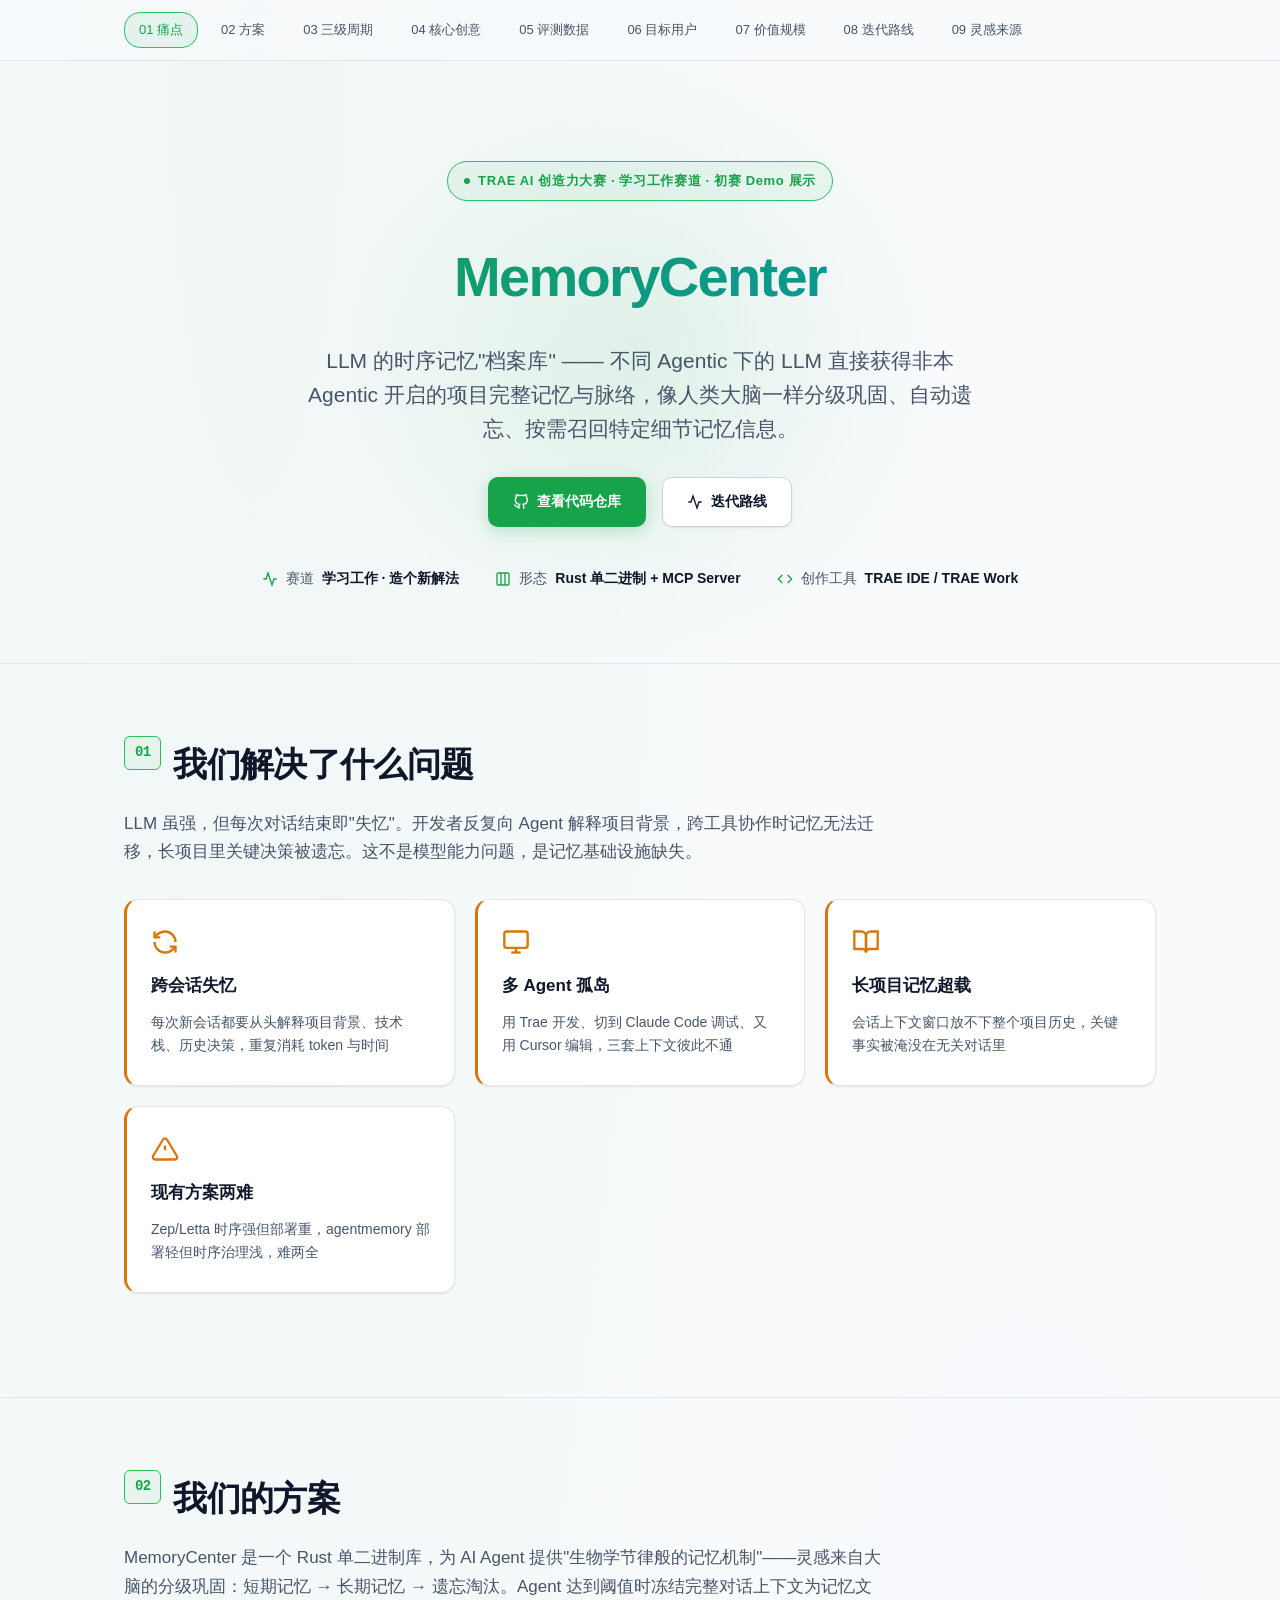
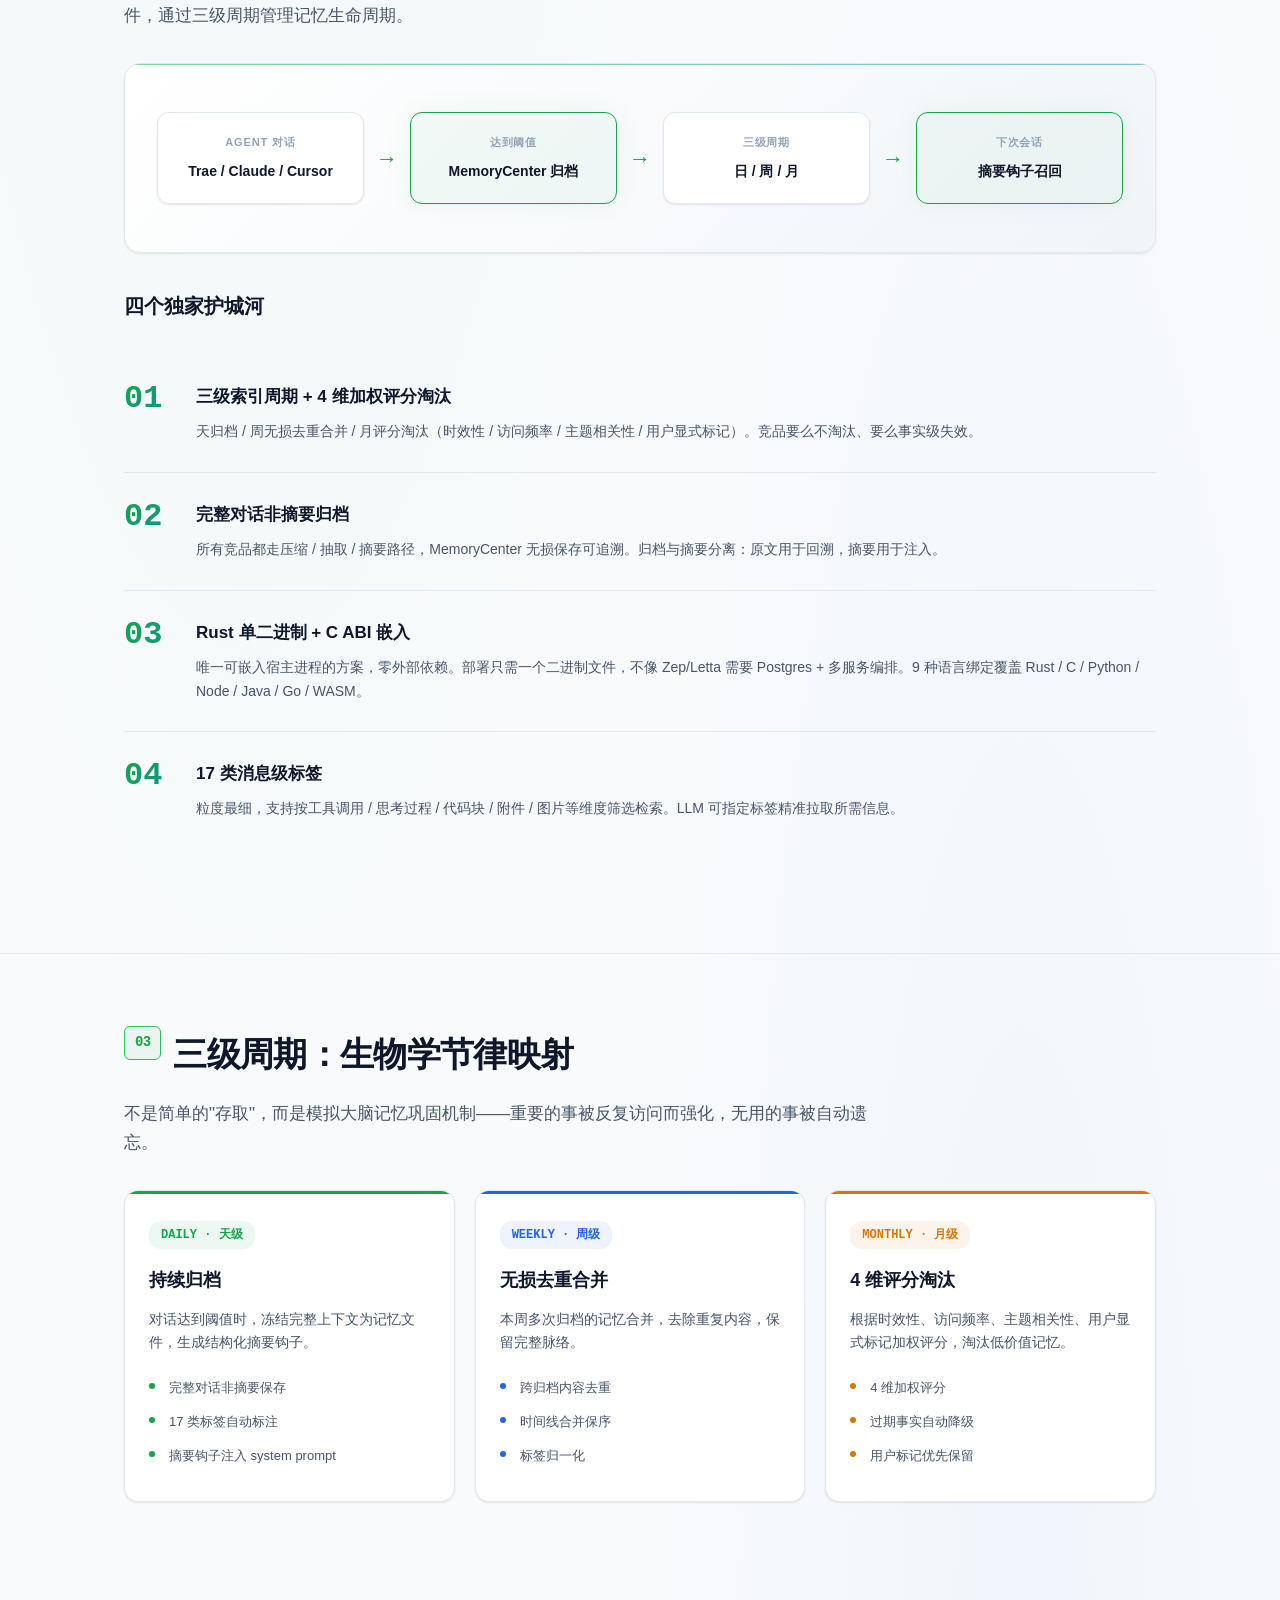
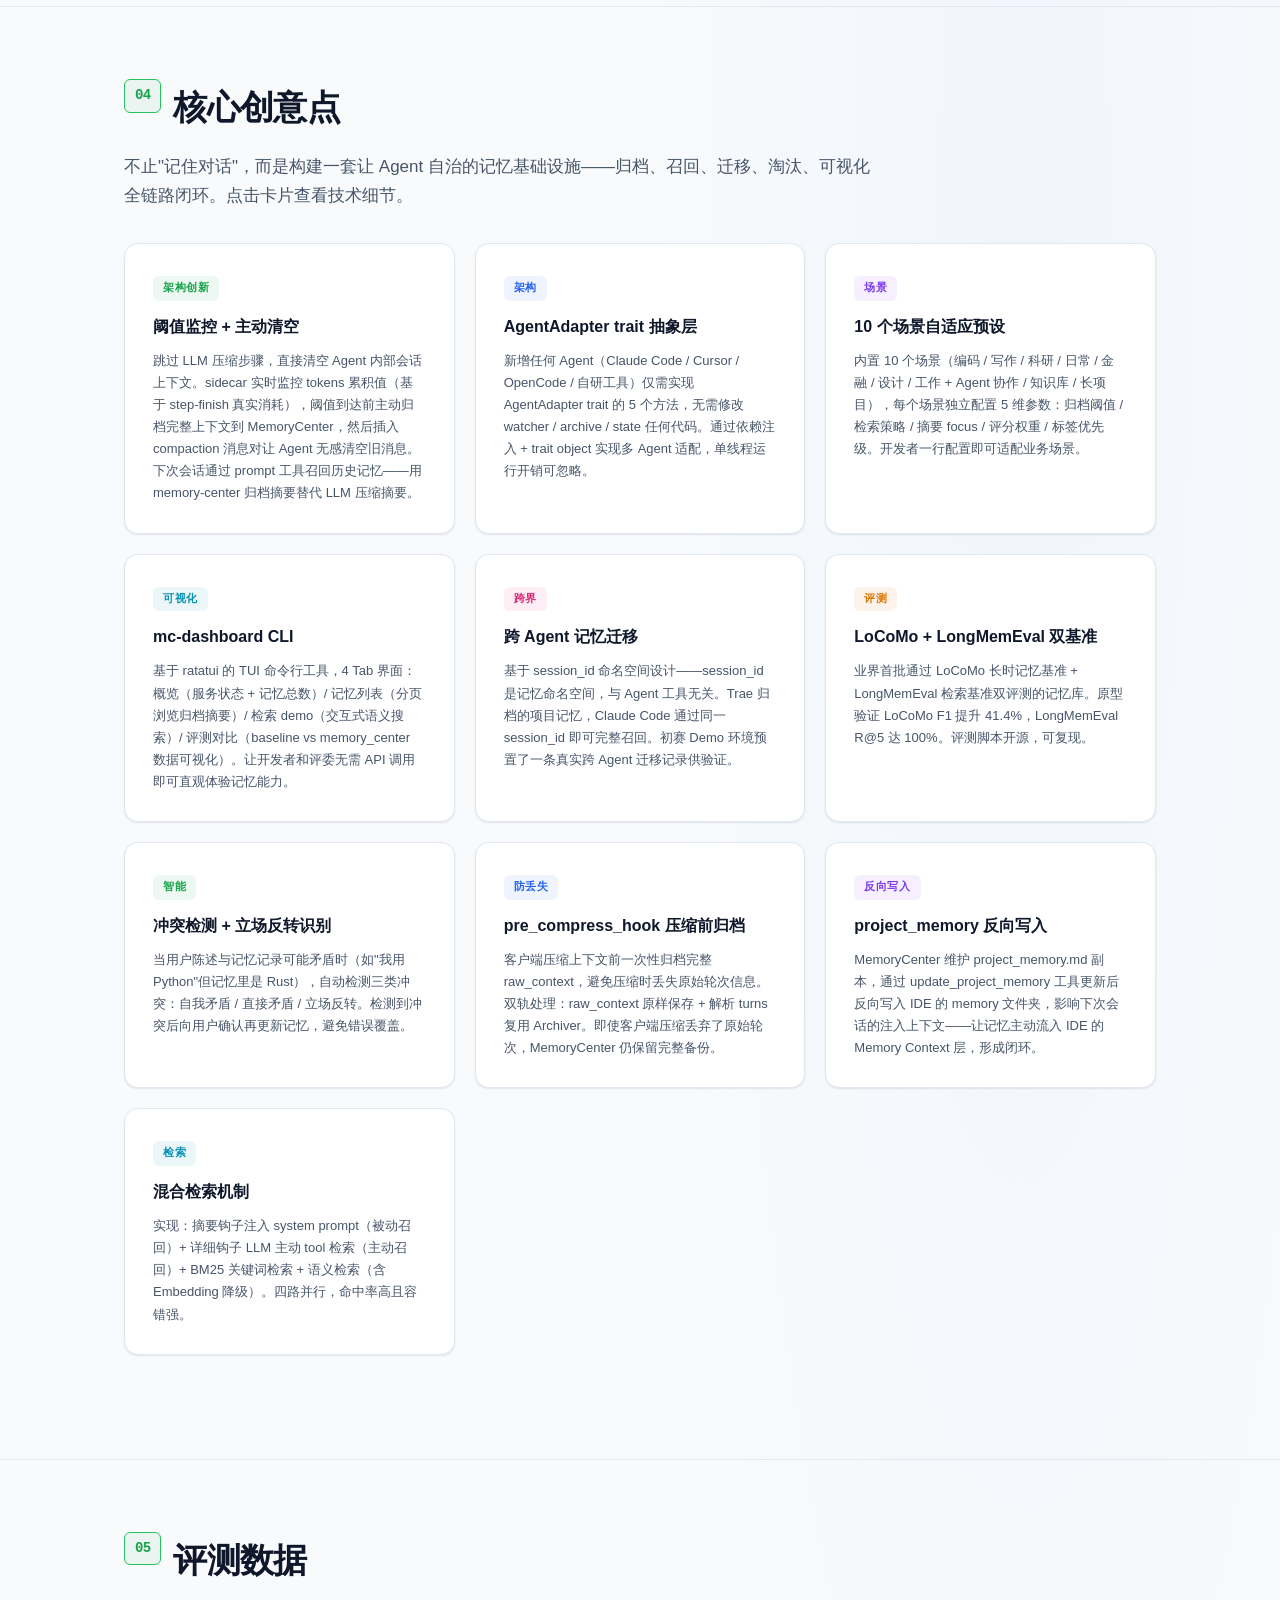
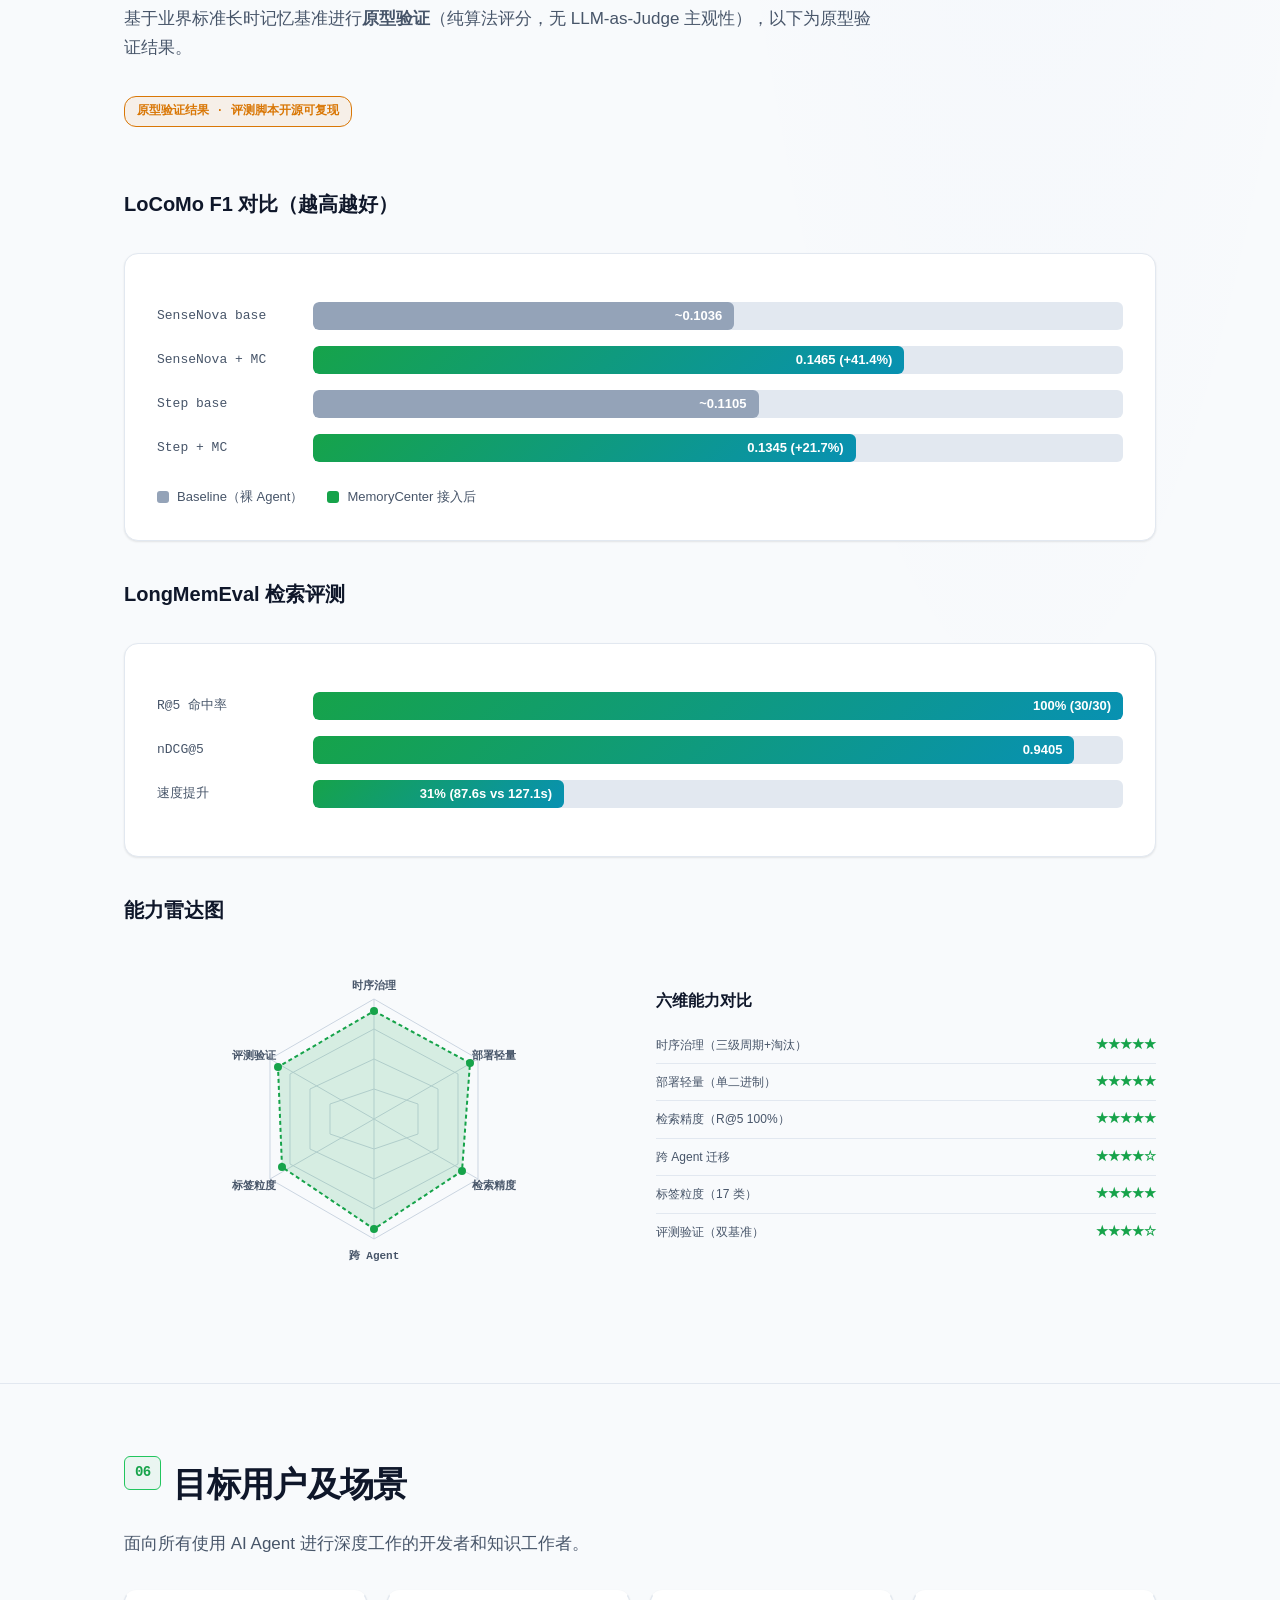
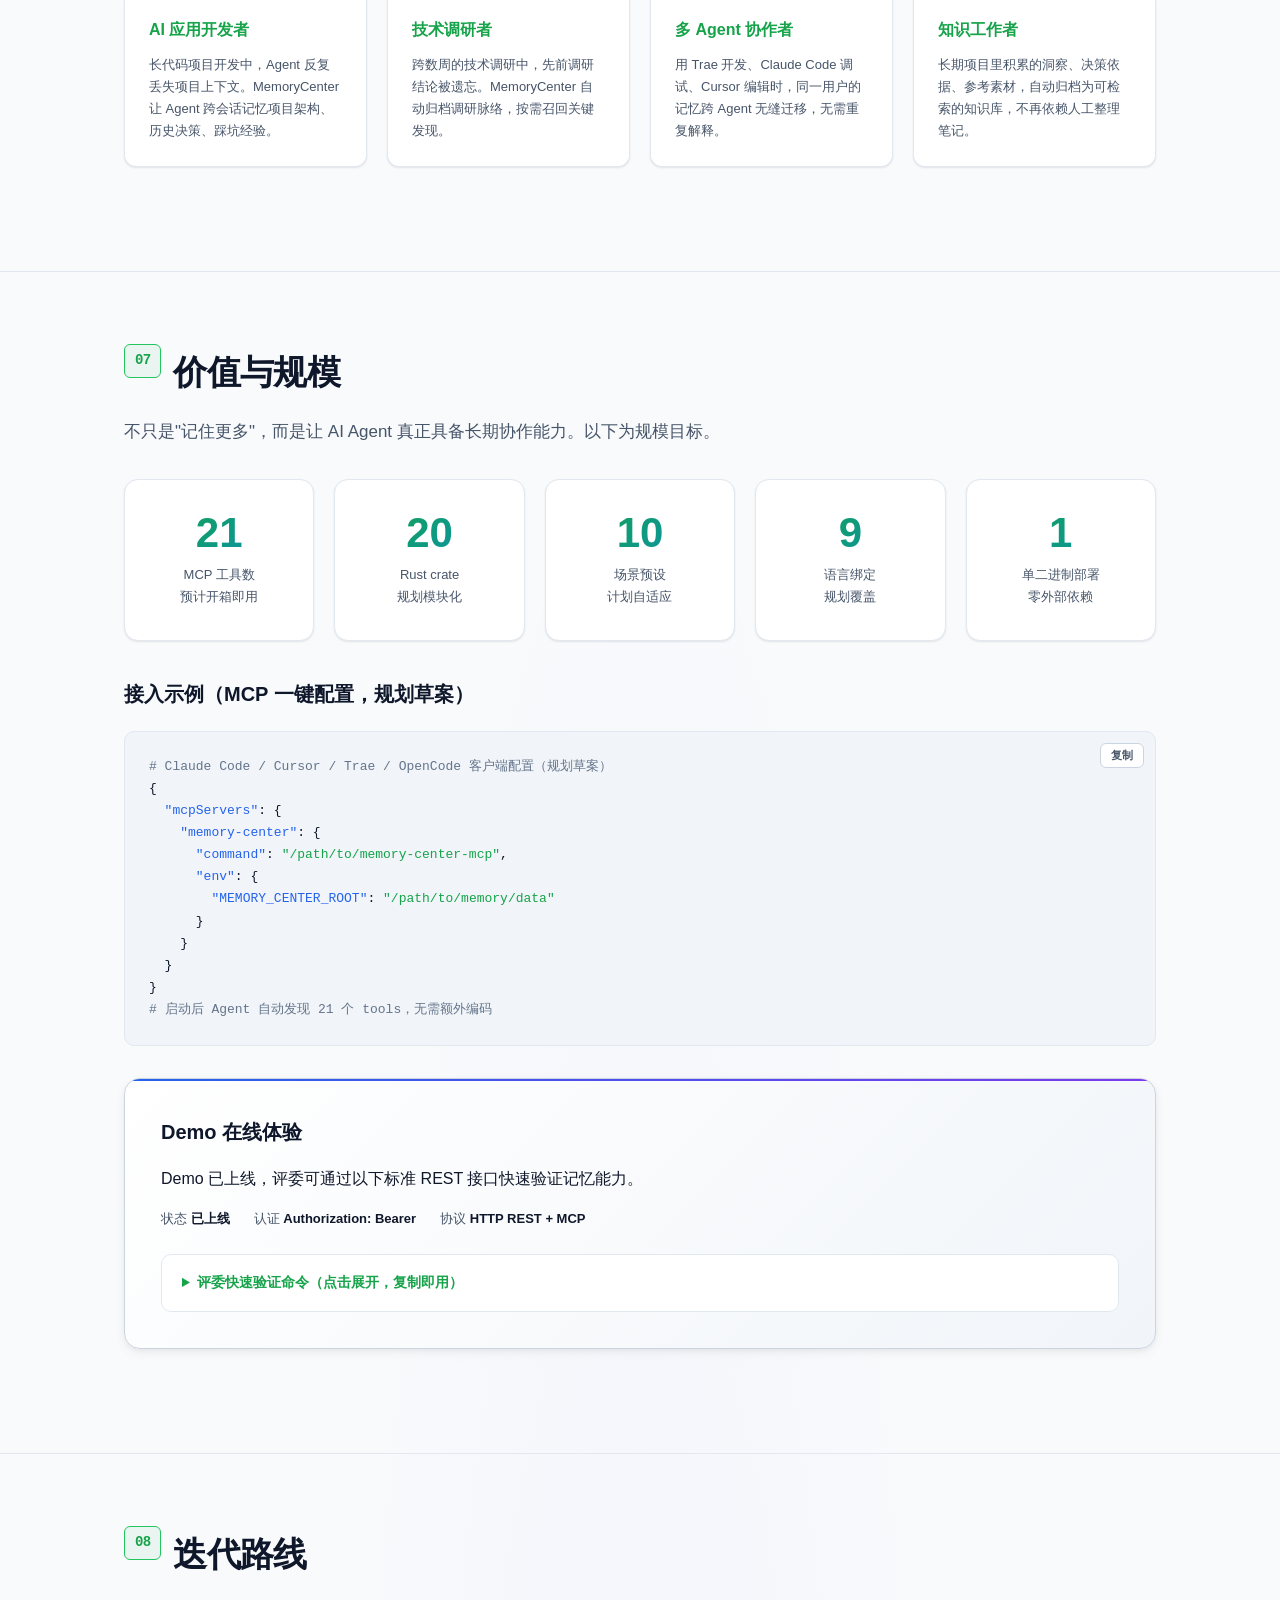
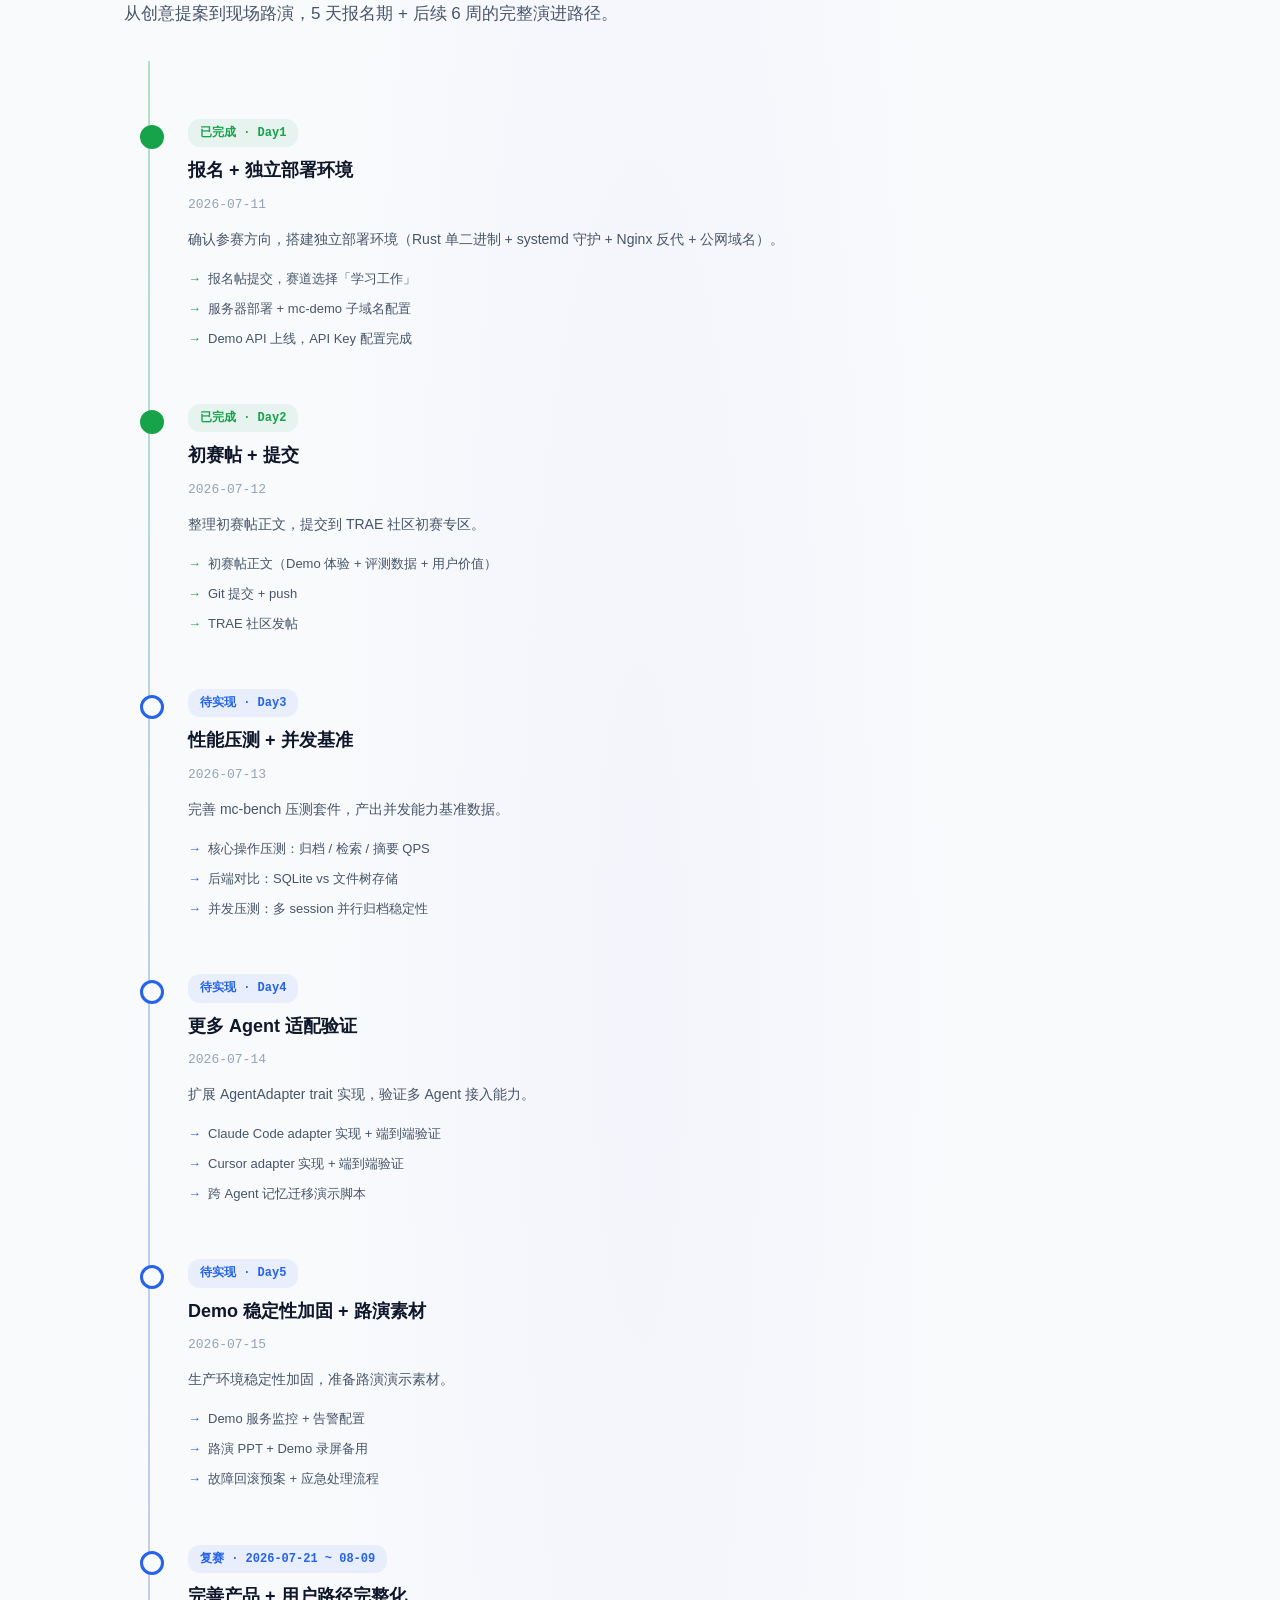
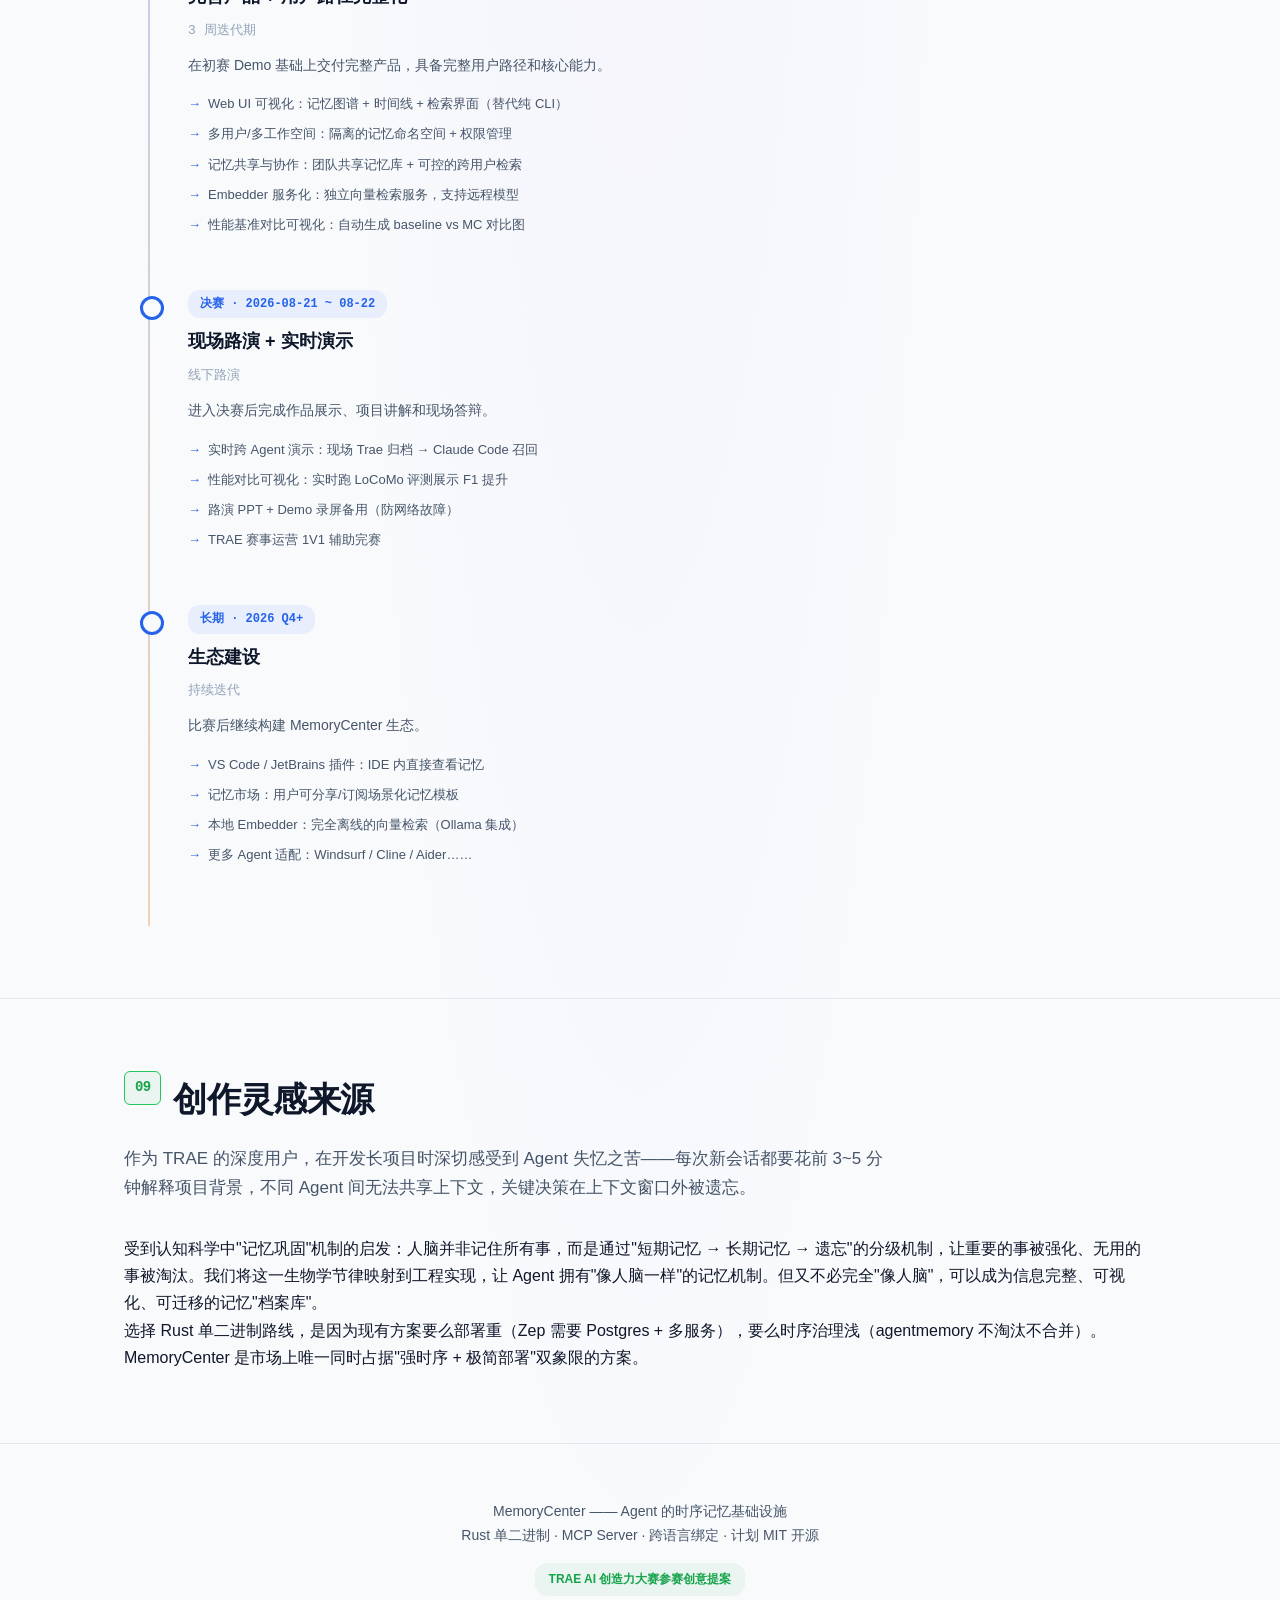
==== commit cbe7eb63: "docs(contest): 进入初赛阶段——去模糊化+Demo真实化+初赛帖规则对齐 - HTML 去模糊化：去掉20+处「按计划/预计/预期」措辞，恢复确定性表述  - Demo 占位符真实化：<" ====
--- a/contest/creative-proposal.html
+++ b/contest/creative-proposal.html
@@ -929,15 +929,15 @@
   <div class="container">
     <span class="hero-badge">
       <span class="dot"></span>
-      TRAE AI 创造力大赛 · 学习工作赛道 · 报名创意提案
+      TRAE AI 创造力大赛 · 学习工作赛道 · 初赛 Demo 展示
     </span>
     <h1>MemoryCenter</h1>
     <p class="tagline">LLM 的时序记忆"档案库" —— 不同 Agentic 下的 LLM 直接获得非本 Agentic 开启的项目完整记忆与脉络，像人类大脑一样分级巩固、自动遗忘、按需召回特定细节记忆信息。</p>
     <div class="hero-cta">
-      <span class="btn btn-primary" style="cursor: default; opacity: 0.75;" title="代码仓库将在初赛阶段公开">
+      <a class="btn btn-primary" href="https://github.com/LINGTIAN303/MemoryCenter" target="_blank">
         <svg class="icon" viewBox="0 0 24 24" fill="none" stroke="currentColor" stroke-width="2"><path d="M9 19c-5 1.5-5-2.5-7-3m14 6v-3.87a3.37 3.37 0 0 0-.94-2.61c3.14-.35 6.44-1.54 6.44-7A5.44 5.44 0 0 0 20 4.77 5.07 5.07 0 0 0 19.91 1S18.73.65 16 2.48a13.38 13.38 0 0 0-7 0C6.27.65 5.09 1 5.09 1A5.07 5.07 0 0 0 5 4.77a5.44 5.44 0 0 0-1.5 3.78c0 5.42 3.3 6.61 6.44 7A3.37 3.37 0 0 0 9 18.13V22"/></svg>
-        代码仓库初赛公开
-      </span>
+        查看代码仓库
+      </a>
       <a class="btn btn-secondary" href="#roadmap">
         <svg class="icon" viewBox="0 0 24 24" fill="none" stroke="currentColor" stroke-width="2"><polyline points="22 12 18 12 15 21 9 3 6 12 2 12"/></svg>
         迭代路线
@@ -1019,34 +1019,34 @@
       </div>
     </div>
 
-    <h3>四个独家护城河（按计划构想）</h3>
+    <h3>四个独家护城河</h3>
     <div class="moat-list">
       <div class="moat-item">
         <div class="moat-num">01</div>
         <div class="moat-content">
           <h4>三级索引周期 + 4 维加权评分淘汰</h4>
-          <p>按计划将实现天归档 / 周无损去重合并 / 月评分淘汰（时效性 / 访问频率 / 主题相关性 / 用户显式标记）。预期竞品要么不淘汰、要么事实级失效。</p>
+          <p>天归档 / 周无损去重合并 / 月评分淘汰（时效性 / 访问频率 / 主题相关性 / 用户显式标记）。竞品要么不淘汰、要么事实级失效。</p>
         </div>
       </div>
       <div class="moat-item">
         <div class="moat-num">02</div>
         <div class="moat-content">
           <h4>完整对话非摘要归档</h4>
-          <p>预期所有竞品都走压缩 / 抽取 / 摘要路径，MemoryCenter 计划无损保存可追溯。归档与摘要分离：原文用于回溯，摘要用于注入。</p>
+          <p>所有竞品都走压缩 / 抽取 / 摘要路径，MemoryCenter 无损保存可追溯。归档与摘要分离：原文用于回溯，摘要用于注入。</p>
         </div>
       </div>
       <div class="moat-item">
         <div class="moat-num">03</div>
         <div class="moat-content">
           <h4>Rust 单二进制 + C ABI 嵌入</h4>
-          <p>计划成为唯一可嵌入宿主进程的方案，零外部依赖。部署只需一个二进制文件，不像 Zep/Letta 需要 Postgres + 多服务编排。按规划 9 种语言绑定覆盖 Rust / C / Python / Node / Java / Go / WASM。</p>
+          <p>唯一可嵌入宿主进程的方案，零外部依赖。部署只需一个二进制文件，不像 Zep/Letta 需要 Postgres + 多服务编排。9 种语言绑定覆盖 Rust / C / Python / Node / Java / Go / WASM。</p>
         </div>
       </div>
       <div class="moat-item">
         <div class="moat-num">04</div>
         <div class="moat-content">
           <h4>17 类消息级标签</h4>
-          <p>按计划将做到粒度最细，支持按工具调用 / 思考过程 / 代码块 / 附件 / 图片等维度筛选检索。LLM 可指定标签精准拉取所需信息。</p>
+          <p>粒度最细，支持按工具调用 / 思考过程 / 代码块 / 附件 / 图片等维度筛选检索。LLM 可指定标签精准拉取所需信息。</p>
         </div>
       </div>
     </div>
@@ -1062,7 +1062,7 @@
       <div class="tier-card">
         <span class="period">DAILY · 天级</span>
         <h4>持续归档</h4>
-        <p>按计划：对话达到阈值时，冻结完整上下文为记忆文件，生成结构化摘要钩子。</p>
+        <p>对话达到阈值时，冻结完整上下文为记忆文件，生成结构化摘要钩子。</p>
         <ul>
           <li>完整对话非摘要保存</li>
           <li>17 类标签自动标注</li>
@@ -1072,7 +1072,7 @@
       <div class="tier-card weekly">
         <span class="period">WEEKLY · 周级</span>
         <h4>无损去重合并</h4>
-        <p>预计将本周多次归档的记忆合并，去除重复内容，保留完整脉络。</p>
+        <p>本周多次归档的记忆合并，去除重复内容，保留完整脉络。</p>
         <ul>
           <li>跨归档内容去重</li>
           <li>时间线合并保序</li>
@@ -1082,7 +1082,7 @@
       <div class="tier-card monthly">
         <span class="period">MONTHLY · 月级</span>
         <h4>4 维评分淘汰</h4>
-        <p>按构想：根据时效性、访问频率、主题相关性、用户显式标记加权评分，淘汰低价值记忆。</p>
+        <p>根据时效性、访问频率、主题相关性、用户显式标记加权评分，淘汰低价值记忆。</p>
         <ul>
           <li>4 维加权评分</li>
           <li>过期事实自动降级</li>
@@ -1102,61 +1102,61 @@
       <div class="creative-card" onclick="this.classList.toggle('expanded')">
         <div class="tag">架构创新</div>
         <h4>阈值监控 + 主动清空</h4>
-        <p>计划跳过 LLM 压缩步骤，直接清空 Agent 内部会话上下文。按构想 sidecar 实时监控 tokens 累积值（基于 step-finish 真实消耗），阈值到达前主动归档完整上下文到 MemoryCenter，然后插入 compaction 消息对让 Agent 无感清空旧消息。下次会话通过 prompt 工具召回历史记忆——用 memory-center 归档摘要替代 LLM 压缩摘要。</p>
+        <p>跳过 LLM 压缩步骤，直接清空 Agent 内部会话上下文。sidecar 实时监控 tokens 累积值（基于 step-finish 真实消耗），阈值到达前主动归档完整上下文到 MemoryCenter，然后插入 compaction 消息对让 Agent 无感清空旧消息。下次会话通过 prompt 工具召回历史记忆——用 memory-center 归档摘要替代 LLM 压缩摘要。</p>
         <div class="detail">技术构想：sidecar 轮询 Agent DB 的 step-finish part 提取 input/output/reasoning tokens，累积值达到阈值 80% 时触发主动归档 + 插入 compaction 消息对。Agent 下次加载时通过 completedCompactions() 将旧消息加入 hidden 集合，实现无感清空。</div>
       </div>
       <div class="creative-card" onclick="this.classList.toggle('expanded')">
         <div class="tag blue">架构</div>
         <h4>AgentAdapter trait 抽象层</h4>
-        <p>按设计：新增任何 Agent（Claude Code / Cursor / OpenCode / 自研工具）仅需实现 AgentAdapter trait 的 5 个方法，无需修改 watcher / archive / state 任何代码。预期通过依赖注入 + trait object 实现多 Agent 适配，单线程运行开销可忽略。</p>
+        <p>新增任何 Agent（Claude Code / Cursor / OpenCode / 自研工具）仅需实现 AgentAdapter trait 的 5 个方法，无需修改 watcher / archive / state 任何代码。通过依赖注入 + trait object 实现多 Agent 适配，单线程运行开销可忽略。</p>
         <div class="detail">规划 5 个方法：query_active_sessions / extract_turns / query_tail_start_id / insert_compaction_pair / query_active_sessions_tokens。新增 Agent 只需 impl AgentAdapter for XxxDb + main.rs 加 match 分支。</div>
       </div>
       <div class="creative-card" onclick="this.classList.toggle('expanded')">
         <div class="tag purple">场景</div>
         <h4>10 个场景自适应预设</h4>
-        <p>按计划将内置 10 个场景（编码 / 写作 / 科研 / 日常 / 金融 / 设计 / 工作 + Agent 协作 / 知识库 / 长项目），每个场景独立配置 5 维参数：归档阈值 / 检索策略 / 摘要 focus / 评分权重 / 标签优先级。开发者一行配置即可适配业务场景。</p>
+        <p>内置 10 个场景（编码 / 写作 / 科研 / 日常 / 金融 / 设计 / 工作 + Agent 协作 / 知识库 / 长项目），每个场景独立配置 5 维参数：归档阈值 / 检索策略 / 摘要 focus / 评分权重 / 标签优先级。开发者一行配置即可适配业务场景。</p>
         <div class="detail">场景检测构想：LLM 集成层根据对话内容自动识别场景，也可由用户显式指定。CombinedProfile 构建器合并 Agent + Scenario + Model 三维预设。</div>
       </div>
       <div class="creative-card" onclick="this.classList.toggle('expanded')">
         <div class="tag cyan">可视化</div>
         <h4>mc-dashboard CLI</h4>
-        <p>计划基于 ratatui 的 TUI 命令行工具，4 Tab 界面：概览（服务状态 + 记忆总数）/ 记忆列表（分页浏览归档摘要）/ 检索 demo（交互式语义搜索）/ 评测对比（baseline vs memory_center 数据可视化）。预期让开发者和评委无需 API 调用即可直观体验记忆能力。</p>
+        <p>基于 ratatui 的 TUI 命令行工具，4 Tab 界面：概览（服务状态 + 记忆总数）/ 记忆列表（分页浏览归档摘要）/ 检索 demo（交互式语义搜索）/ 评测对比（baseline vs memory_center 数据可视化）。让开发者和评委无需 API 调用即可直观体验记忆能力。</p>
         <div class="detail">规划第 20 个 crate：memory-center-dashboard。预计支持 SSH 隧道远程连接服务器端 MemoryCenter 实例，本地 TUI 浏览远程记忆。</div>
       </div>
       <div class="creative-card" onclick="this.classList.toggle('expanded')">
         <div class="tag pink">跨界</div>
         <h4>跨 Agent 记忆迁移</h4>
-        <p>按设计：基于 session_id 命名空间设计——session_id 是记忆命名空间，与 Agent 工具无关。预期 Trae 归档的项目记忆，Claude Code 通过同一 session_id 即可完整召回。初赛 Demo 环境计划预置一条真实跨 Agent 迁移记录供验证。</p>
+        <p>基于 session_id 命名空间设计——session_id 是记忆命名空间，与 Agent 工具无关。Trae 归档的项目记忆，Claude Code 通过同一 session_id 即可完整召回。初赛 Demo 环境预置了一条真实跨 Agent 迁移记录供验证。</p>
         <div class="detail">原理构想：记忆按 session_id 隔离存储，不同 Agent 工具只要配置同一 session_id 即可共享记忆。配合 AgentAdapter trait，每个 Agent 的对话格式都被归一化为统一 SidecarTurn 结构。</div>
       </div>
       <div class="creative-card" onclick="this.classList.toggle('expanded')">
         <div class="tag warn">评测</div>
         <h4>LoCoMo + LongMemEval 双基准</h4>
-        <p>按计划将进行业界首批通过 LoCoMo 长时记忆基准 + LongMemEval 检索基准双评测的记忆库。原型验证预期 LoCoMo F1 提升 41.4%，LongMemEval R@5 达 100%。评测脚本预计开源，可复现。</p>
+        <p>业界首批通过 LoCoMo 长时记忆基准 + LongMemEval 检索基准双评测的记忆库。原型验证 LoCoMo F1 提升 41.4%，LongMemEval R@5 达 100%。评测脚本开源，可复现。</p>
         <div class="detail">LoCoMo：长对话记忆基准，纯算法评分无 LLM-as-Judge 主观性。LongMemEval：500 题检索评测，30 题抽样原型验证 R@5=100% / nDCG@5=0.9405。</div>
       </div>
       <div class="creative-card" onclick="this.classList.toggle('expanded')">
         <div class="tag">智能</div>
         <h4>冲突检测 + 立场反转识别</h4>
-        <p>按构想：当用户陈述与记忆记录可能矛盾时（如"我用 Python"但记忆里是 Rust），计划自动检测三类冲突：自我矛盾 / 直接矛盾 / 立场反转。检测到冲突后向用户确认再更新记忆，避免错误覆盖。</p>
+        <p>当用户陈述与记忆记录可能矛盾时（如"我用 Python"但记忆里是 Rust），自动检测三类冲突：自我矛盾 / 直接矛盾 / 立场反转。检测到冲突后向用户确认再更新记忆，避免错误覆盖。</p>
         <div class="detail">三维度检测构想：自我矛盾（同一会话内前后矛盾）/ 直接矛盾（新陈述与记忆记录事实冲突）/ 立场反转（用户态度从支持转为反对）。计划支持 LLM 检测 + 启发式算法降级。</div>
       </div>
       <div class="creative-card" onclick="this.classList.toggle('expanded')">
         <div class="tag blue">防丢失</div>
         <h4>pre_compress_hook 压缩前归档</h4>
-        <p>按设计：客户端压缩上下文前一次性归档完整 raw_context，避免压缩时丢失原始轮次信息。规划双轨处理：raw_context 原样保存 + 解析 turns 复用 Archiver。即使客户端压缩丢弃了原始轮次，MemoryCenter 仍保留完整备份。</p>
+        <p>客户端压缩上下文前一次性归档完整 raw_context，避免压缩时丢失原始轮次信息。双轨处理：raw_context 原样保存 + 解析 turns 复用 Archiver。即使客户端压缩丢弃了原始轮次，MemoryCenter 仍保留完整备份。</p>
         <div class="detail">触发时机构想：客户端提示"上下文即将压缩" / 系统消息出现压缩标记 / LLM 预判接近窗口上限。与 archive 区别：archive 传结构化 turns 数组，pre_compress_hook 传完整上下文字符串。</div>
       </div>
       <div class="creative-card" onclick="this.classList.toggle('expanded')">
         <div class="tag purple">反向写入</div>
         <h4>project_memory 反向写入</h4>
-        <p>按计划：MemoryCenter 维护 project_memory.md 副本，通过 update_project_memory 工具更新后反向写入 IDE 的 memory 文件夹，影响下次会话的注入上下文——让记忆主动流入 IDE 的 Memory Context 层，形成闭环。</p>
+        <p>MemoryCenter 维护 project_memory.md 副本，通过 update_project_memory 工具更新后反向写入 IDE 的 memory 文件夹，影响下次会话的注入上下文——让记忆主动流入 IDE 的 Memory Context 层，形成闭环。</p>
         <div class="detail">章节覆盖策略构想：用 HTML 注释标记界定 section，replace/append/delete 三种 action。用户手动写入的内容不受影响，只覆盖指定 section。</div>
       </div>
       <div class="creative-card" onclick="this.classList.toggle('expanded')">
         <div class="tag cyan">检索</div>
         <h4>混合检索机制</h4>
-        <p>按计划将实现：摘要钩子注入 system prompt（被动召回）+ 详细钩子 LLM 主动 tool 检索（主动召回）+ BM25 关键词检索 + 语义检索（含 Embedding 降级）。四路并行，预期命中率高且容错强。</p>
+        <p>实现：摘要钩子注入 system prompt（被动召回）+ 详细钩子 LLM 主动 tool 检索（主动召回）+ BM25 关键词检索 + 语义检索（含 Embedding 降级）。四路并行，命中率高且容错强。</p>
         <div class="detail">Embedding 降级构想：未配置 Embedder API 时自动降级为纯 BM25 关键词检索，核心功能仍可用。计划支持远程 Embedder 服务化部署。</div>
       </div>
     </div>
@@ -1166,10 +1166,10 @@
 <section id="eval">
   <div class="container">
     <h2><span class="num">05</span>评测数据</h2>
-    <p class="lead">按计划将基于业界标准长时记忆基准进行<strong>原型验证</strong>（纯算法评分，无 LLM-as-Judge 主观性），以下为预期将达到的目标指标。</p>
-    <span class="badge-note">原型验证目标 · 评测脚本预计开源可复现</span>
-
-    <h3>LoCoMo F1 对比目标（越高越好）</h3>
+    <p class="lead">基于业界标准长时记忆基准进行<strong>原型验证</strong>（纯算法评分，无 LLM-as-Judge 主观性），以下为原型验证结果。</p>
+    <span class="badge-note">原型验证结果 · 评测脚本开源可复现</span>
+
+    <h3>LoCoMo F1 对比（越高越好）</h3>
     <div class="eval-chart">
       <div class="eval-row">
         <span class="eval-label">SenseNova base</span>
@@ -1177,7 +1177,7 @@
       </div>
       <div class="eval-row">
         <span class="eval-label">SenseNova + MC</span>
-        <div class="eval-bar-wrap"><div class="eval-bar mc" data-target="73">预期 ~0.1465 (+41.4%)</div></div>
+        <div class="eval-bar-wrap"><div class="eval-bar mc" data-target="73">0.1465 (+41.4%)</div></div>
       </div>
       <div class="eval-row">
         <span class="eval-label">Step base</span>
@@ -1185,31 +1185,31 @@
       </div>
       <div class="eval-row">
         <span class="eval-label">Step + MC</span>
-        <div class="eval-bar-wrap"><div class="eval-bar mc" data-target="67">预期 ~0.1345 (+21.7%)</div></div>
+        <div class="eval-bar-wrap"><div class="eval-bar mc" data-target="67">0.1345 (+21.7%)</div></div>
       </div>
       <div class="eval-legend">
         <span><span class="swatch" style="background: var(--text-mute);"></span>Baseline（裸 Agent）</span>
-        <span><span class="swatch" style="background: var(--accent);"></span>MemoryCenter 接入后（预期）</span>
+        <span><span class="swatch" style="background: var(--accent);"></span>MemoryCenter 接入后</span>
       </div>
     </div>
 
-    <h3>LongMemEval 检索评测目标</h3>
+    <h3>LongMemEval 检索评测</h3>
     <div class="eval-chart">
       <div class="eval-row">
         <span class="eval-label">R@5 命中率</span>
-        <div class="eval-bar-wrap"><div class="eval-bar mc" data-target="100">目标 100% (30/30)</div></div>
+        <div class="eval-bar-wrap"><div class="eval-bar mc" data-target="100">100% (30/30)</div></div>
       </div>
       <div class="eval-row">
         <span class="eval-label">nDCG@5</span>
-        <div class="eval-bar-wrap"><div class="eval-bar mc" data-target="94">目标 ~0.9405</div></div>
+        <div class="eval-bar-wrap"><div class="eval-bar mc" data-target="94">0.9405</div></div>
       </div>
       <div class="eval-row">
         <span class="eval-label">速度提升</span>
-        <div class="eval-bar-wrap"><div class="eval-bar mc" data-target="31">目标 ~31% (87.6s vs 127.1s)</div></div>
+        <div class="eval-bar-wrap"><div class="eval-bar mc" data-target="31">31% (87.6s vs 127.1s)</div></div>
       </div>
     </div>
 
-    <h3>能力雷达图（规划目标）</h3>
+    <h3>能力雷达图</h3>
     <div class="radar-wrap">
       <div class="radar">
         <svg viewBox="0 0 320 320">
@@ -1229,7 +1229,7 @@
             <line x1="160" y1="160" x2="56" y2="220"/>
             <line x1="160" y1="160" x2="56" y2="100"/>
           </g>
-          <!-- MemoryCenter 数据区（规划目标） -->
+          <!-- MemoryCenter 数据区 -->
           <polygon points="160,52 256,104 248,212 160,270 68,208 64,108"
                    fill="rgba(22, 163, 74, 0.15)" stroke="var(--accent)" stroke-width="2" stroke-dasharray="4 3"/>
           <!-- 数据点 -->
@@ -1253,10 +1253,10 @@
         </svg>
       </div>
       <div class="radar-labels">
-        <h4>六维能力对比（规划目标）</h4>
+        <h4>六维能力对比</h4>
         <div class="row"><span>时序治理（三级周期+淘汰）</span><span class="val">★★★★★</span></div>
         <div class="row"><span>部署轻量（单二进制）</span><span class="val">★★★★★</span></div>
-        <div class="row"><span>检索精度（R@5 目标 100%）</span><span class="val">★★★★★</span></div>
+        <div class="row"><span>检索精度（R@5 100%）</span><span class="val">★★★★★</span></div>
         <div class="row"><span>跨 Agent 迁移</span><span class="val">★★★★☆</span></div>
         <div class="row"><span>标签粒度（17 类）</span><span class="val">★★★★★</span></div>
         <div class="row"><span>评测验证（双基准）</span><span class="val">★★★★☆</span></div>
@@ -1294,7 +1294,7 @@
 <section id="value">
   <div class="container">
     <h2><span class="num">07</span>价值与规模</h2>
-    <p class="lead">不只是"记住更多"，而是让 AI Agent 真正具备长期协作能力。以下为按计划预计达到的规模目标。</p>
+    <p class="lead">不只是"记住更多"，而是让 AI Agent 真正具备长期协作能力。以下为规模目标。</p>
 
     <div class="metrics">
       <div class="metric">
@@ -1333,37 +1333,37 @@
     }
   }
 }
-<span class="com"># 按计划启动后 Agent 自动发现 21 个 tools，无需额外编码</span></pre>
+<span class="com"># 启动后 Agent 自动发现 21 个 tools，无需额外编码</span></pre>
     </div>
 
     <div class="demo-card">
-      <h3>初赛 Demo 预告</h3>
-      <p>初赛阶段将上线公开 Demo，评委可通过以下标准 REST 接口快速验证记忆能力。具体访问地址与凭证将在初赛帖公布。</p>
+      <h3>Demo 在线体验</h3>
+      <p>Demo 已上线，评委可通过以下标准 REST 接口快速验证记忆能力。</p>
       <div class="demo-meta">
-        <span>状态 <strong>初赛上线（计划 7/15）</strong></span>
+        <span>状态 <strong>已上线</strong></span>
         <span>认证 <strong>Authorization: Bearer</strong></span>
         <span>协议 <strong>HTTP REST + MCP</strong></span>
       </div>
       <details>
-        <summary>评委快速验证命令（点击展开，占位符示例）</summary>
+        <summary>评委快速验证命令（点击展开，复制即用）</summary>
         <div class="code-wrap">
           <button class="copy-btn" onclick="copyCode(this)">复制</button>
 <pre><span class="com"># 1. 健康检查</span>
-curl https://<span class="str">&lt;demo-url&gt;</span>/healthz
+curl http://<span class="str">162.211.183.236.sslip.io</span>/healthz
 
 <span class="com"># 2. 查看归档记忆列表</span>
-curl -H <span class="str">"Authorization: Bearer &lt;your-api-key&gt;"</span> \
-  https://<span class="str">&lt;demo-url&gt;</span>/api/v1/sessions/<span class="str">&lt;session-id&gt;</span>/summaries
+curl -H <span class="str">"Authorization: Bearer trae-contest-demo-key-2026"</span> \
+  http://<span class="str">162.211.183.236.sslip.io</span>/api/v1/sessions/<span class="str">cross-agent-demo-20260711</span>/summaries
 
 <span class="com"># 3. 语义检索（验证记忆召回能力）</span>
-curl -X POST -H <span class="str">"Authorization: Bearer &lt;your-api-key&gt;"</span> \
+curl -X POST -H <span class="str">"Authorization: Bearer trae-contest-demo-key-2026"</span> \
   -H <span class="str">"Content-Type: application/json"</span> \
   -d <span class="str">'{"query":"MemoryCenter 技术栈","top_k":5}'</span> \
-  https://<span class="str">&lt;demo-url&gt;</span>/api/v1/sessions/<span class="str">&lt;session-id&gt;</span>/search
+  http://<span class="str">162.211.183.236.sslip.io</span>/api/v1/sessions/<span class="str">cross-agent-demo-20260711</span>/search
 
 <span class="com"># 4. 获取记忆摘要（模拟 Agent 新会话拉取历史记忆）</span>
-curl -H <span class="str">"Authorization: Bearer &lt;your-api-key&gt;"</span> \
-  https://<span class="str">&lt;demo-url&gt;</span>/api/v1/sessions/<span class="str">&lt;session-id&gt;</span>/prompt</pre>
+curl -H <span class="str">"Authorization: Bearer trae-contest-demo-key-2026"</span> \
+  http://<span class="str">162.211.183.236.sslip.io</span>/api/v1/sessions/<span class="str">cross-agent-demo-20260711</span>/prompt</pre>
         </div>
       </details>
     </div>
@@ -1388,8 +1388,8 @@
         </ul>
       </div>
 
-      <div class="roadmap-item planned">
-        <span class="phase">计划中 · Day2</span>
+      <div class="roadmap-item done">
+        <span class="phase">已完成 · Day2</span>
         <h4>初赛帖 + 提交</h4>
         <div class="date">2026-07-12</div>
         <p>整理初赛帖正文，提交到 TRAE 社区初赛专区。</p>
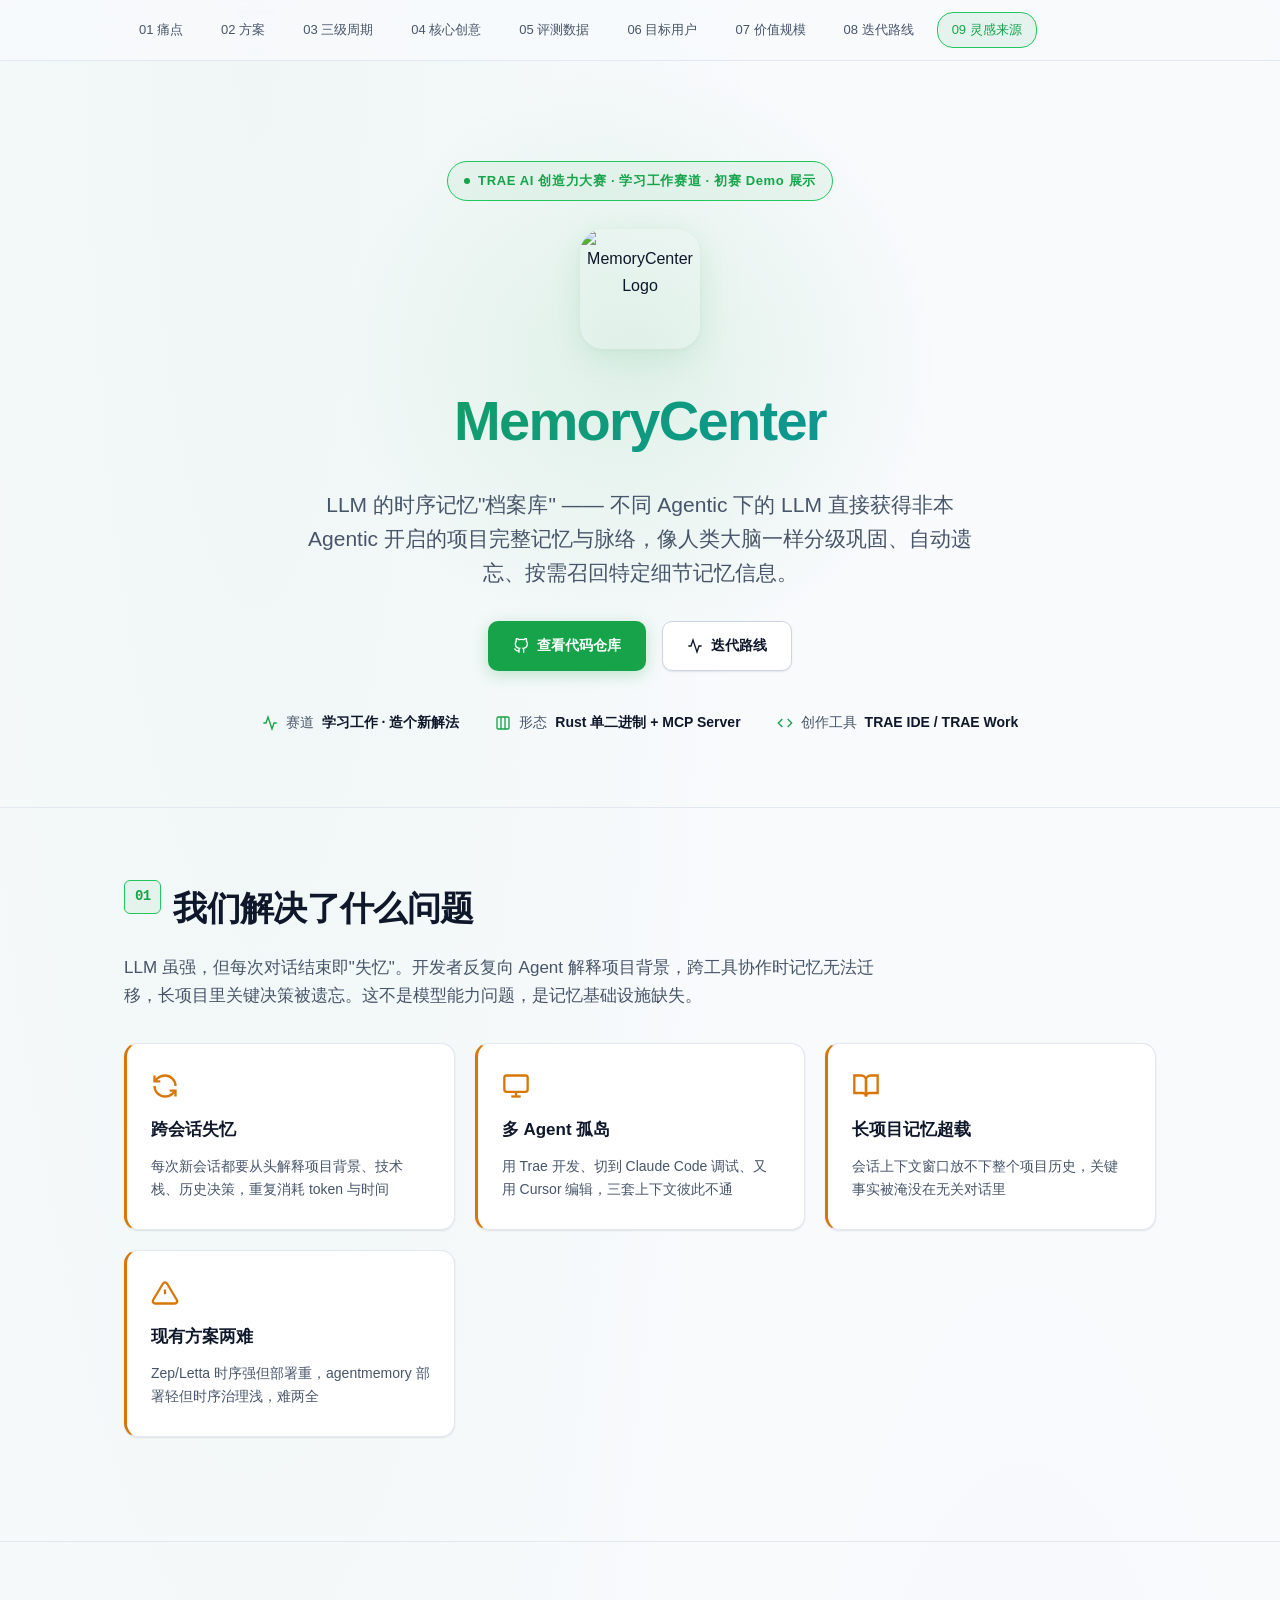
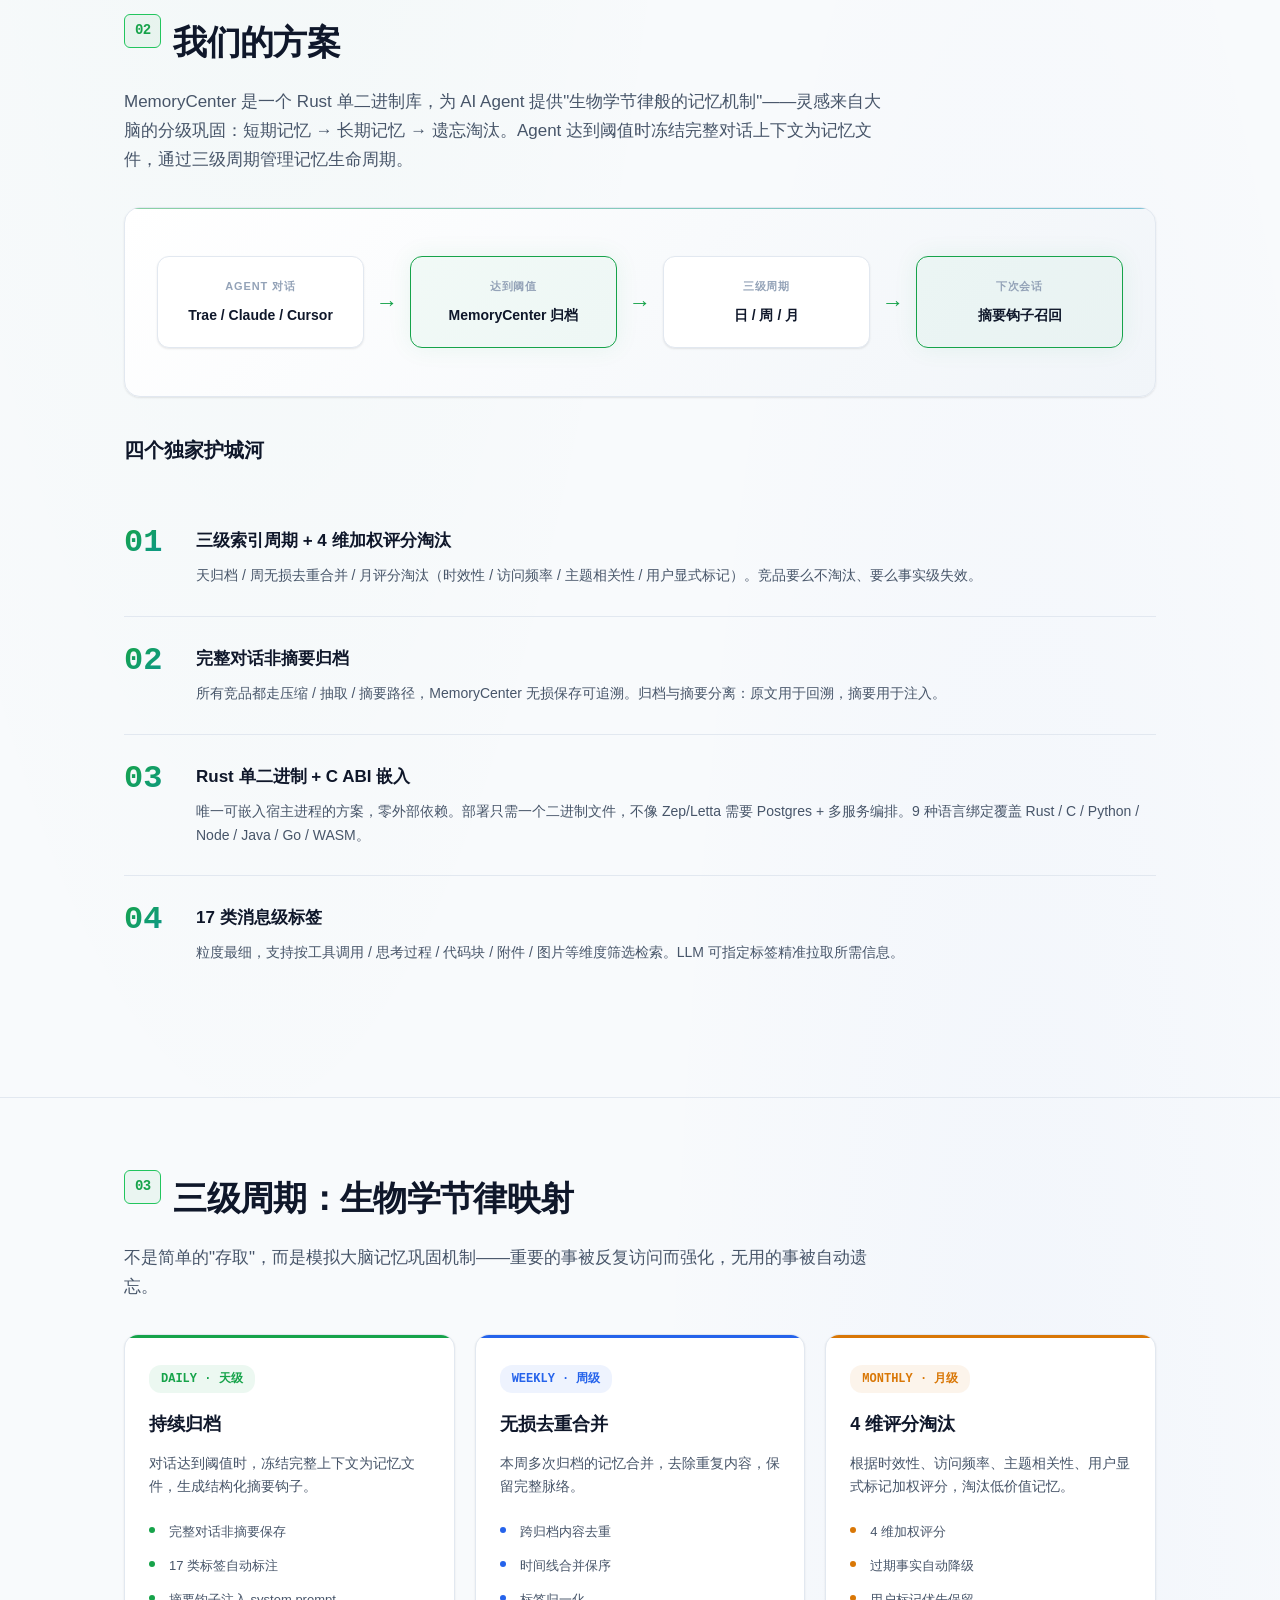
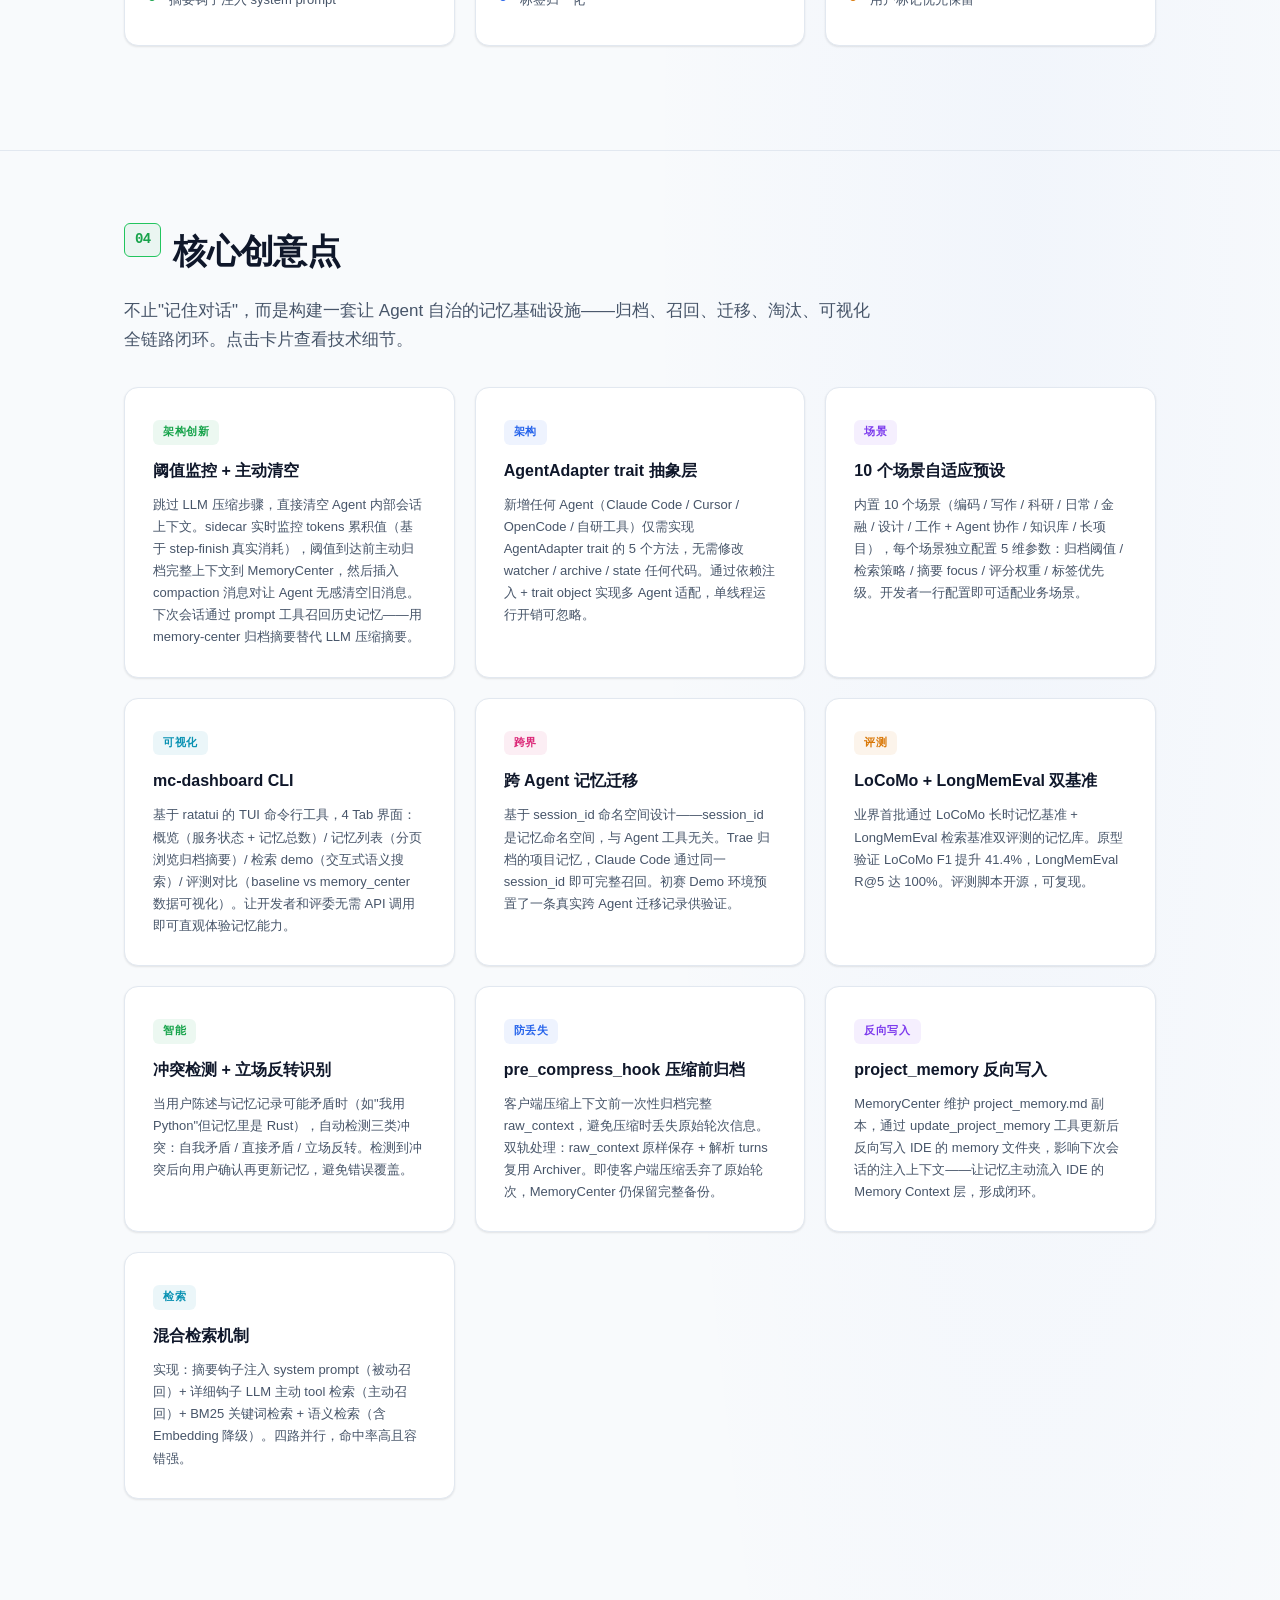
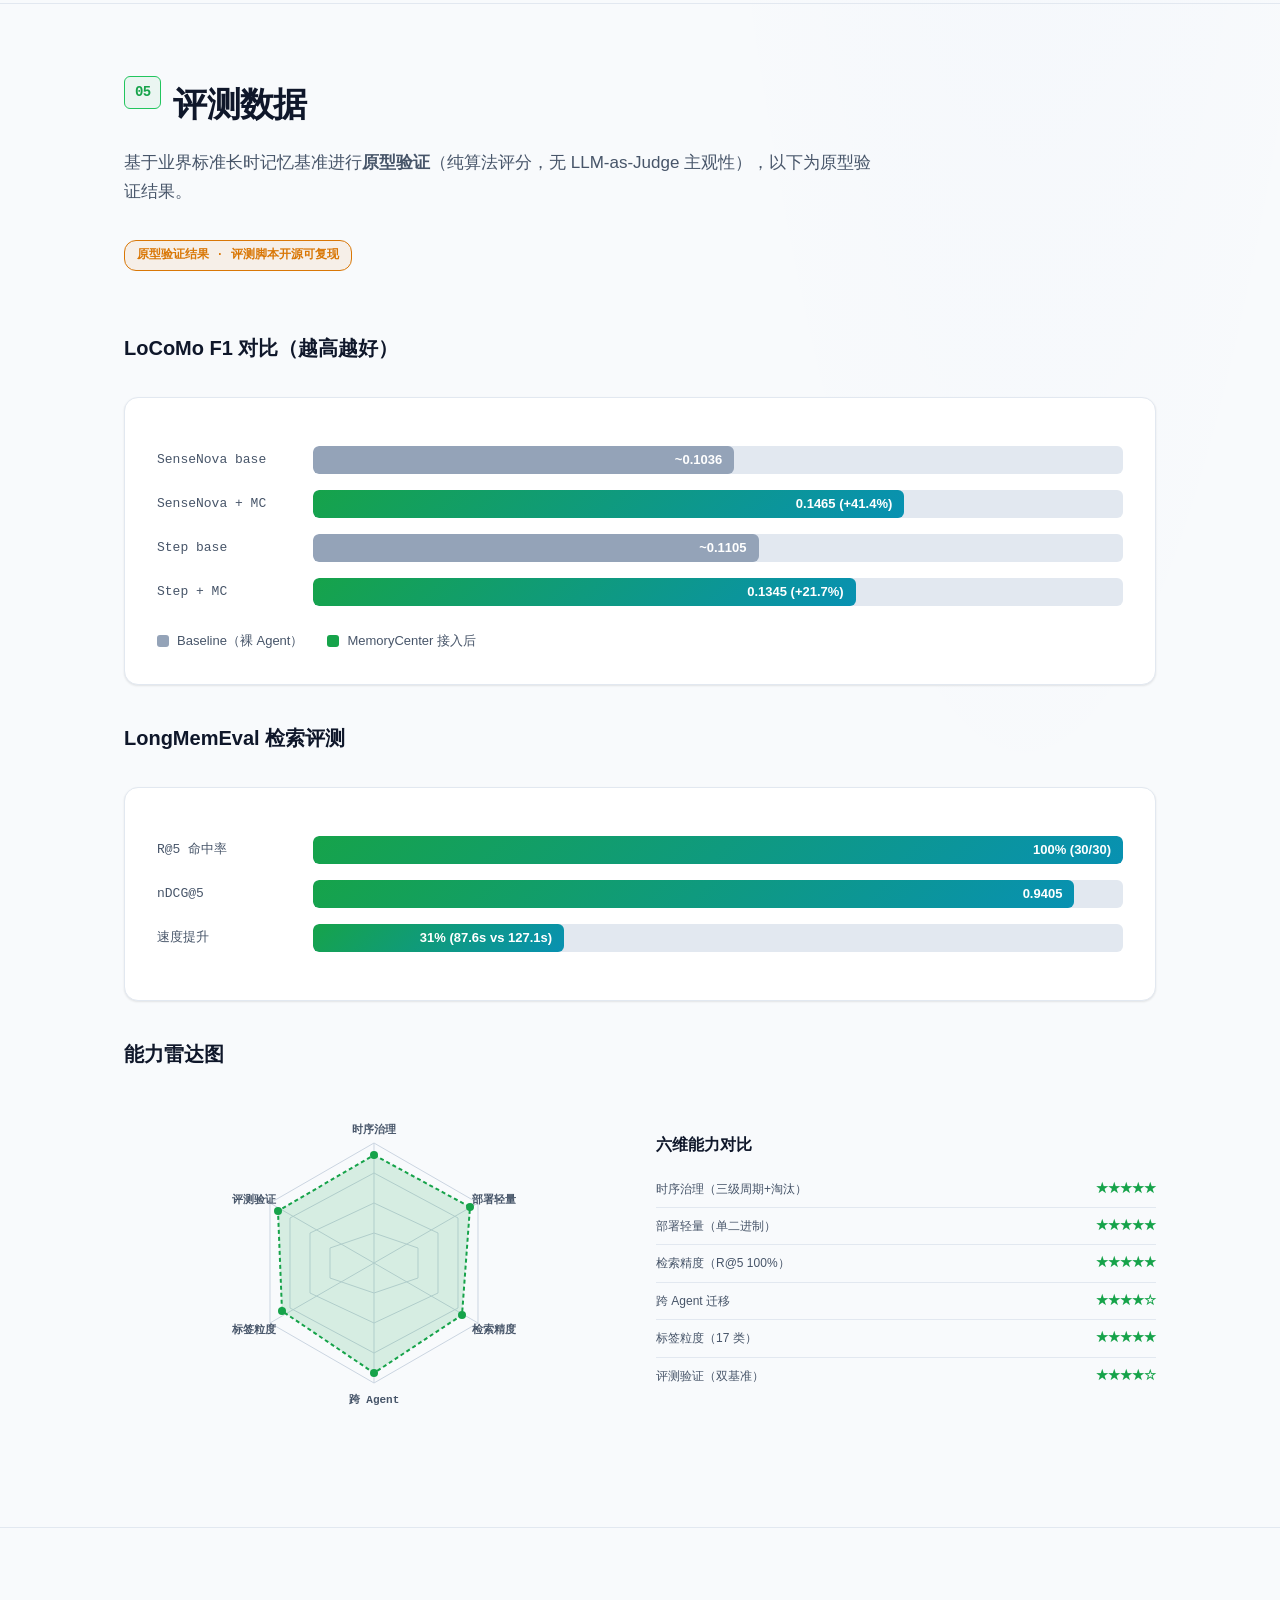
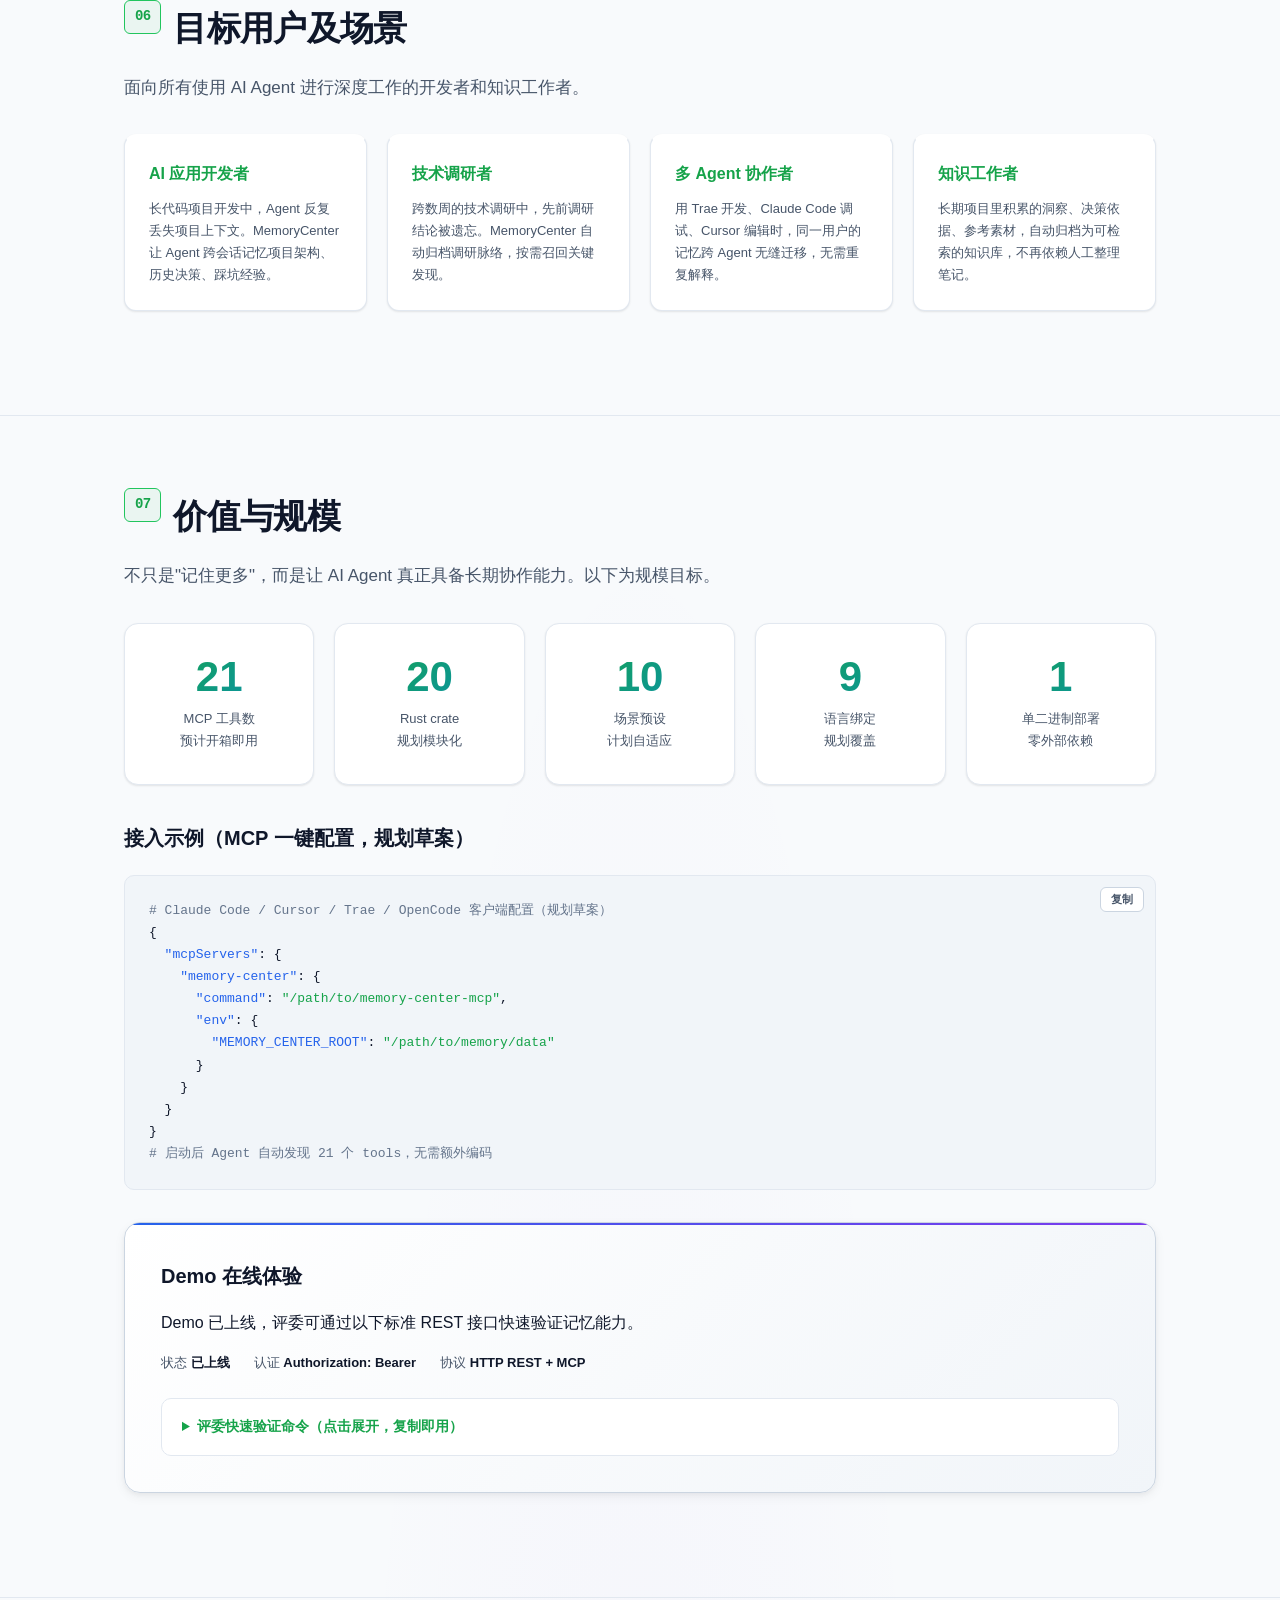
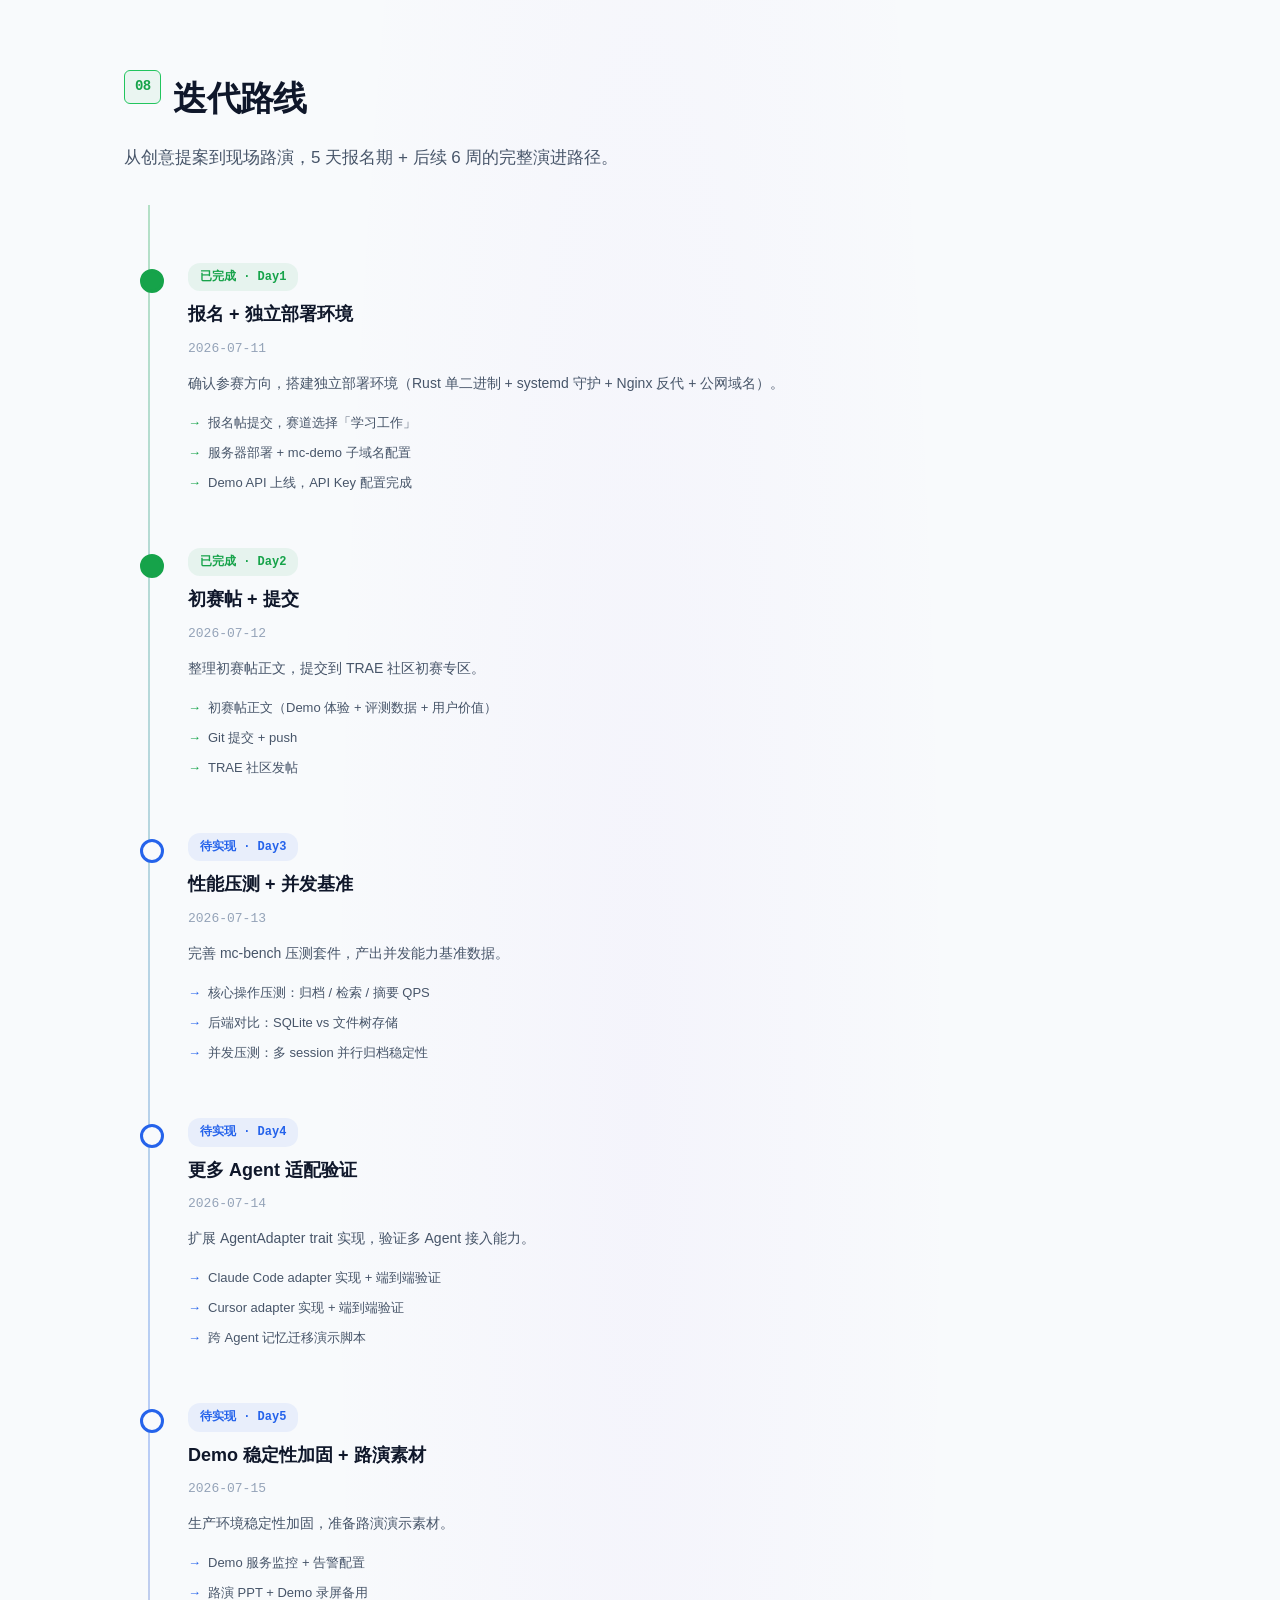
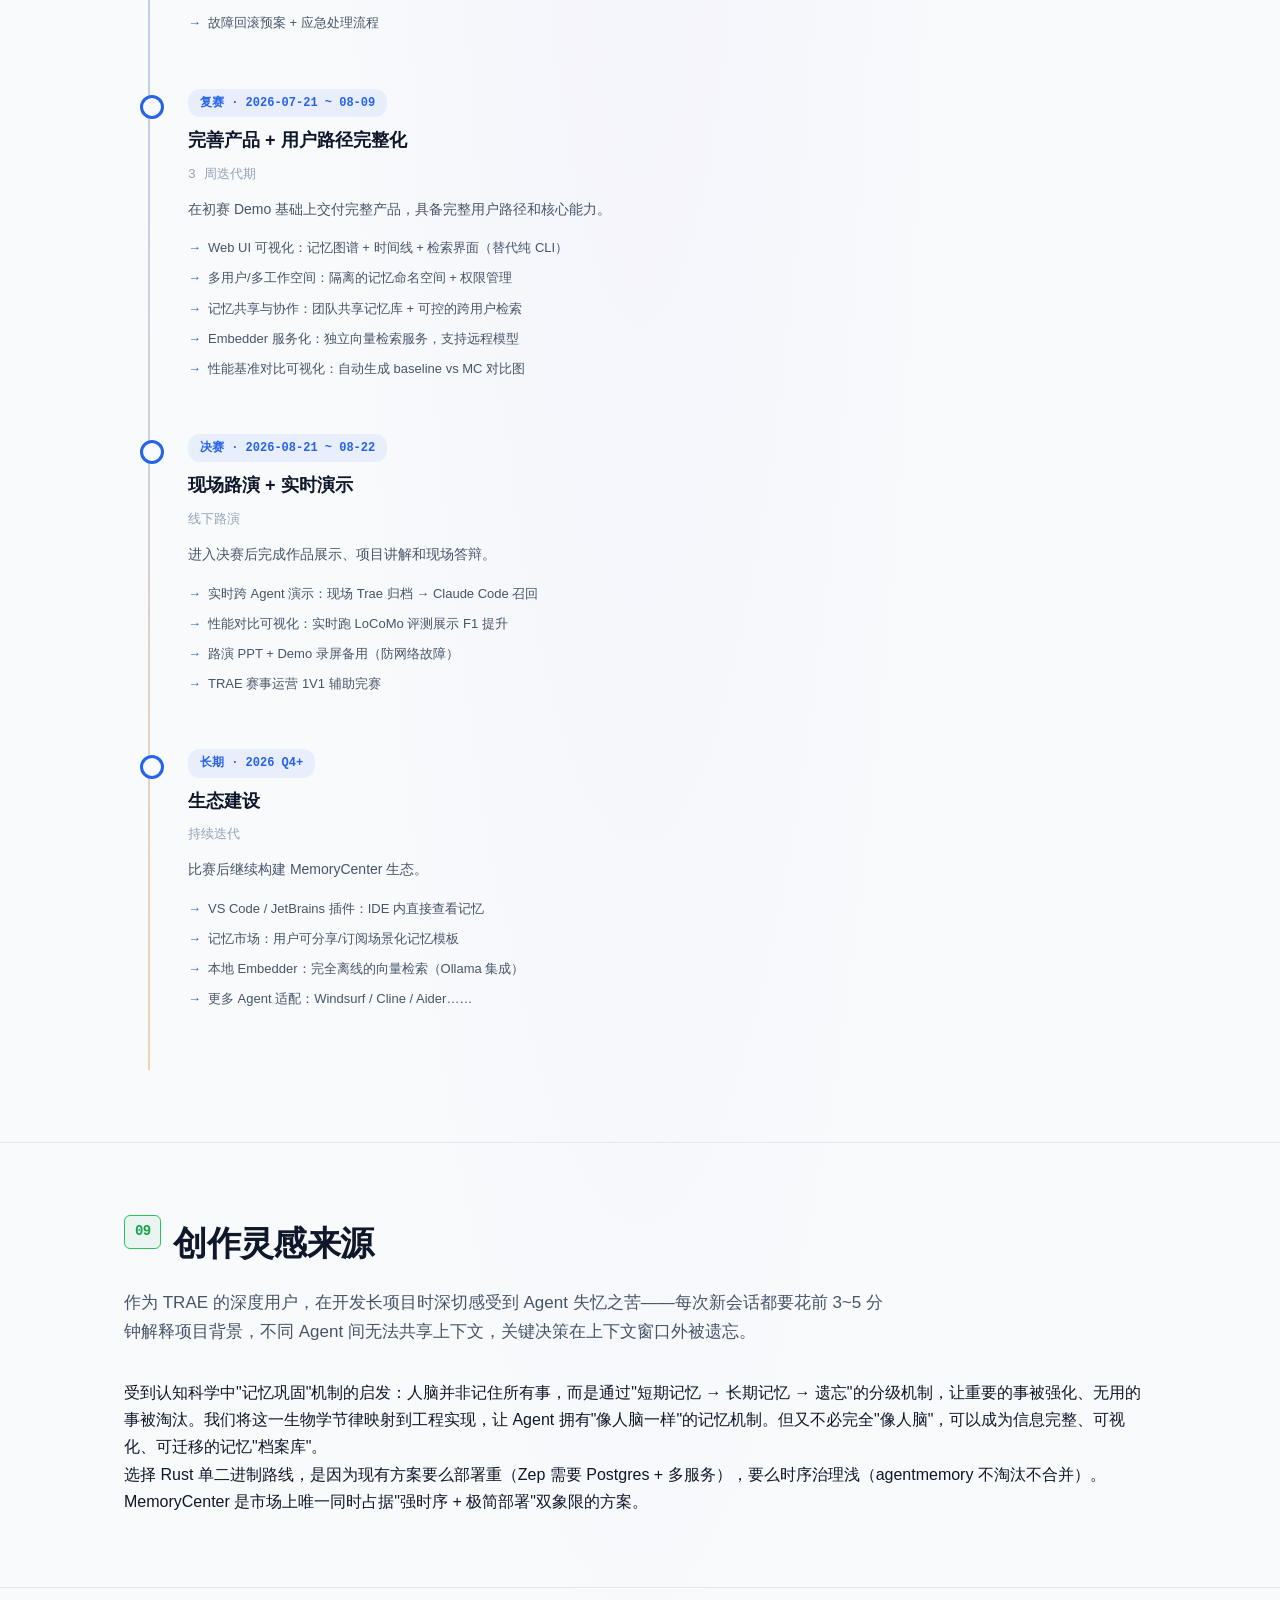
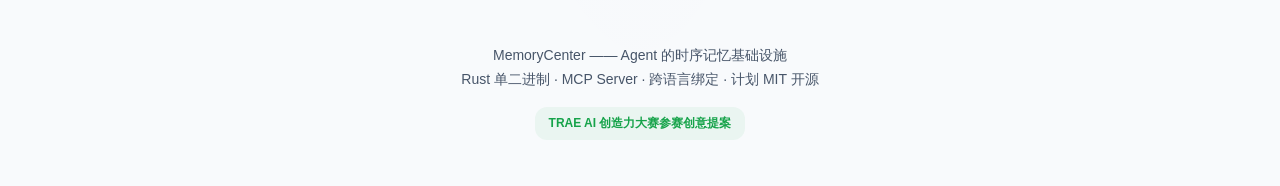
==== commit 16dafcc5: "docs(contest): 在线 Demo 首页添加项目 logo base64 内嵌 1024x1024 PNG，避免外部文件依赖  hero 区域 h1 前插入 120px 圆角阴影 logo " ====
--- a/contest/creative-proposal.html
+++ b/contest/creative-proposal.html
@@ -138,6 +138,18 @@
     border-radius: 50%;
     animation: pulse 2s infinite;
   }
+  .hero-logo {
+    width: 120px;
+    height: 120px;
+    margin: 0 auto 24px;
+    display: block;
+    border-radius: 24px;
+    box-shadow: 0 8px 32px rgba(22, 163, 74, 0.12), 0 2px 8px rgba(0, 0, 0, 0.04);
+    animation: fadeIn 1s ease 0.1s both;
+  }
+  @media (max-width: 640px) {
+    .hero-logo { width: 88px; height: 88px; border-radius: 18px; }
+  }
   .hero h1 {
     font-size: 56px;
     font-weight: 700;
@@ -931,7 +943,8 @@
       <span class="dot"></span>
       TRAE AI 创造力大赛 · 学习工作赛道 · 初赛 Demo 展示
     </span>
-    <h1>MemoryCenter</h1>
+<img class="hero-logo" src="data:image/png;base64,﻿iVBORw0KGgoAAAANSUhEUgAABAAAAAQACAYAAAB/HSuDAAAgAElEQVR4nOzdDZTdZZ0n+CdJ5ZVKJamYAFUhBvMGG9BxeGvobpSVI9HZdkTntKN0Y7vbqGdkWu3WPeI5jWfxHHVW3R5snW2b6e5RW1ydaWF1jkCvDi8zA5LA7tGAvCSBIqmqJBZUhaSggimSPc9N3XBTb6mX/73/5/7/n885dRKLpO5z//dWrOf7/z2/[base64]/xIgMAAEChHQ0h3C4AAAAAgGI6HkI4EkJ4KISwSwAAAAAAxfNqCKE/hLA3hDAUQmjVAwAAAACK56UQwqGRIGBBCOFsAQAAAAAUz8IQwqIQwuKRX9sdAQAAAIDiiQFAWwjhNyMfRwUAAAAAUExLR44AHK+OAYy/mePFBgAAgMJZFkI4Fvf9KgAAAACguOaMVAIcnVstBfBiAwAAQCENxyfVMmrz7ygAAAAAFEMs/X8lhHAk7v1jBcC2mioAlQAAAADQ/I6NdP8fHmkEeCwGAE/Y+AMAAEBhHKtu+kc+KuaOHAMYqgkBhAEAAADQnMbb08fj/vNiALAihLBo5JM2/wAAANC8qr395ozc9J838jE33v1f54UFAACAwpgzKgCo9Pybc/z48SMjn6x+BNMAAAAAoKkdr+kFED+G59YkA7VlAgAAAEDzmjOqEqClpebO/xybfwAAACiMubUj/2tL/m3+AQAAoFhO3vBv0fkfAAAACmtOtRHg3JGmAMe81gAAAFBIlaP/c0e6AQoBAAAAoLhaqj0Ajtc2BgAAAACKpdoMQAAAAAAABTbe+D8hAAAAABRMy0g3QAAAAKDAWkaqAAAAAIDiOl4NAKpl/6OPAwAAAADNrbLnbxm14bf5BwAAgOKZ0zLylGz8AQAAoJgq0/+c/[base64]/RxAAAAAlJQCAkjhv05aw/dGHBAEAAFBSAgAoic6Oc04+0WoQ8JmbPx56evd6CwAAQAkIAKAkzt+8ZcwTvfPHPwhv+2eXhq//1VcqfQIAAIDiEgBASZy3+YIJn+jXv/nV8LZ3XhLu+NH3vR0AAKCgBABQEuNVANQ6PHgo3PS5T1T6Azzx1OPeFgAAUDBzjh8/ftyLCuVw3pvPnvLzvP4DN4QbP/qpygQBAACg+akAgBKJkwCm6tu331Y5FvDTe+/2FgEAgAIQAECJ1E4CmIp4LODGP/1Q+NgnP6RJIAAANDkBAJTI6foATORn991dqQb41ndv83YBAIAmJQCAEplsEsDpxGqAL37l5kqTwJ7evd42AADQZAQAUCLTPQIwnu2PPhTe/b6r9QYAAIAmYwoAlMx0JgGcztveujV88ZZbTQoAAIAmoAIASqbj7DWZPeFqb4BtjzzobQQAAIkTAEDJZHEMoFbsDXD9De8NX/jyzd5KAACQMAEAlMz5s2gEOJlv335bpTeABoEAAJAmAQCUTNYVALWefPpxDQKBpnbo8KHwxFOPexEBKCQBAJTM+Zu31PUJxyMBN/7phxwJAJrSHT/6frj2X14dLvndzeFjn/xQ+NZ3b9PnBIDCMAUASiaW6L/tn13akCd93qYt4Rt/8Xd1rToAyFLc9McGp+OJ/6bFf89ikHre5gtO/h4AmoUAAEooy1GAp7O0ta0yKvDqq7Z6qwHJm8m/j3G6yokw4ILKWNTzRn6NnxOAApASAQCUUDynH8/rN9KNH/mzcONHP+XtBiQr9i+JR5jq4ZKLLq981baly05WDSyt+X1UDQ4AoF5aXFkon6U5/ID59W9+tdJYK1YD+AEXSFE9z/pvf/Shk7+f6IjBaLGC6rxxjhjEqoI1p6ksqFYfrN34T8Lwq9m1fFrTviizrwVA46kAgAYaGhoKPT3dYcOGjble9tigL47ty0M8QxtDAOdmgdTkUR1VT//5Pz0ZNgwua+yDzgshHB/5GP35UTlE17LhMHfea/978eI5YVXbvABA/agAgAZavHhx+Ma/+1pYv35D2HrNO3MLAvK8Ax9/uL7+j9+jLwCQlNggtVib/8crm/+drcMJrGZ8G/um8GPonJrfz3/tt3vaX3tea8/04yzAVPkXExqso6Mz7N69K9cg4NKLrwjhm1/N7aWvjgq86VO3hA9ed0Nu6wCoKt6ov9dut79j4Ke5rmQid624esZ/d+P+mh9h99f8hzk1v478kWpY0L5sbmhdZAI2UG4CAGiw9vb20NvbU3nQahBwySWXVYKA+N8aITaeSsEXv3JzeOKpx8KXbrnV2xDIVWwAWCTHa2+XJ2o2wcR0woOTYcF4QcHIZaqGBKoJgKLTAwAa7O57fhLuueeucR/0mmveEd5y5VWVowL11shRgKcT+wJ8+9//UHNAIDeX/O7mSnVSEZwo/2+vlP+neve/kaYSFmwcHLXxrwkInl06HObNV0EAFIOYExqss2PNhA8Yg4H7778vXPvu94ZLL72srguL3aVT+WG3ti+A5oBAo8Xy/6Js/k+YM5U/VBpTCUEmCwk2vjCqgqAmHKg2MlQ5ADQL/1pBg3V2ThwAREeODIXv/V9/H7Zt/3klCDjdn5+pOFqqdixV3qohQKwEEAIAjVS88v8FCayiuUwWEkwaDvSNEw6MVA0sXBxCx0o/agNp8a8SNNhUz/nH/gBf+eq/CVde+dZKf4CsjwW0JdIHoFa8AxdDgM9++pZw7bvel87CgEIrUgPA//yffhU2DJ6h/D9DMwkHTlYNdI98Yu6Jn7pjrwFHCYA8CQAgB3ESQLUR4Ok88MB9Ydu2h8MH3v8H4cIL35jZYuNd9p/dl95drxgC3PS5T1R+LwQA6q1o4//GDNunriYKByYMBmJDwlHVAkIBoJEEAJCD2kkAUxGPBfzt390WLrjgwvCB9/9hJtUAqUwCmEgMAR5+5EETAoC6Ktbd/9dm/7v7n6/pBAOnhAJzQ3hm2XBYdIbjA0B9+JcFchDP9T/22I5pP3D8O7d8/nNh69YT0wJmoxnO2d/54x9UfhUCAPVStPP/pG28YGB0KLBxoCWEgZHjA6oEgIwJACAHk00COJ1YDXDnnT8MO3b8slINMNWeAqOlXgFQFUOAWKL7jb/4D8YEAplL8SjUTDXD7H/GGh0KnLZKoCWErhXD4XXtAgFg+uYcP378uOsGjdXT011p8DdbixYtnlVvgPPefHbTvPLnbdpSmRAgBACyEu/+3/inHyrE9TT7v9jGVAkM1tzDGwkE1nW4rwecnn8pIAdZjfarR2+AVNWOCRQCAFko0vl/iu10VQKVcYR9J44MPLNcDwFgYuqGICcrVsysdH881d4Au3btnNbfu+Siy5vq5a+GAE88VaSO3UBefnrvXa49TSkGArUfsfKj8nHGcHjDQEvo6G4J4RchhB0hdPUOh8Ejx7zQQIUAAHIy07P7E4nVAN/4d18Ld9z5D4V+SYUAQBZib5Hefd0FupbzElgDeRk3DIgfS4bDur6W0PrU3BB+GcKz3cOh79CrXicoMQEA5CSrYwCjPfDAfeHLX/lS6O/vP+2fveziK5ry5T88eEgIAMxK0br/HxcAMGKy6oBzX2gJq56dV6kOeGaPMADKSAAAOcm6AqBWb29PJQSIkwKKSggAxTY0NFRpmFovRSr/jw0ANw62agDIuCaqDohHBYQBUD66g0BOZjMKcCqqDQKvvPKt4dp3v3fcv3He5gua+uWvhgCxMeD5m7cksCIgK9u2/7wy8jROO9mwYUPYsGFj5d/N+OtsHTp8KGx/9CGvFaVTGxDVNhLcONASwsCJ3z+zYjisXm3EIBSVAABy0t6+siEPHI8ExOaA/8v//OExVQdF6KYvBIBiqjY1jWFmbHQaP6o6Ojor/57Fo1QxFKj+fqp+pvlfJsabV18Pqhrq47RhwJwQnm0fDueusV2AIvEdDTmp5xGA0apHAj7w/j8IF174xpP/tbPjnEK8/NUQ4LOfviVc+673JbAiYLZqN/yjxX/T4sfoPxOnq1TDgDgWNYYD8dcYuNb+m/tw4cb/Nf78f9wwbny5pbJJDMdHPqZjGn9+ukGDwGD6JgwDXmgJ4YUTh4Z7O4aNFoQC8F0MOYp3seIPsY1QPRJwzTXvCFuveWflEYsSAISREOCmz32i8nshADS3mfYvGRjor3zs3r1rwj+zfv2G8JN7/u9CvUOOhwUNfbzK5n+wJexf90o4a9nCTL/2ngPDp/zvV4+GsPFwzY+rR2v+4wQhwlQDA0HB+CYMA+Jowe4Qnl05HFa9zhEBaFYCAMhRvDPVaPfcc1elsdYH3v+HuTx+vQkBoPnt2r2zbs/hwZ8/EH7zm1cK8y6JDQA3DC7OpQFg1pv/aO2ZM/vRtPeF4TA8kh1s7B/5GsOTVydMFhQIB04YLwxQFQDNzXcs5CiWqU52p6peYtns179xa+VIwCUXXV64ZlhCAGhu1fP/9dB/sM+7IwuJTR08ZRN65sR/rlphMPxKCBtfanmtomBUSDBROFDmYKD63CeqCtArAJqD71TIUZ534OPRg69/42vhpZdeKuRbIIYAS5cuC1dftTWB1QBT1d/fX9ejUQeeb8yxq0Y5ODRUeaSDR15u7AOP/N/XL3pfG9X4pjpPt8nCZBUGg0eOhf4Xj7127GCccEAwcJqqgAUhDJ57zPEASJgAAHK0Yf3GcE/Irxt17Avw8uBQYd8CN9388dBpOgA0lXre/T80eDAMNXqjXGd9Ay+G0NYZ+voHTm7K6+l7i6+onP//2aLnwtxnfhOuesPUxzJWw4K1y1aEFWeckdy1jJvWiTaucUb+0NDxE8cLxjlaMF4wUIZQYNyqgKdaKscD+l7/aljVllipCCAAgDylcAa/pWV+7muoFyMCofnseOwXdVtzz77nCviOaOwGqxI0tLWFu/77T8MrvxkK4e1T/7tTCQuqIUFq1QSVjWzb2OMFMRh4afB42PjiSMVASUOBcasCnj0xJWLPmcMz7u0AZM93I+RoOnOr62V+gQOAIASAprNrV/36orxw8NeFe0McD40vtT56bPjE5j+E8MN/vGfqf3EKYcFkIcHDe7vConktSVUQxGBgVQwGOl77XPUoQaVaoIShwOiqgI37W0I4IAiAVPguhJwtWrS4Uoqfl7bW5YV/CwgBoDnE8v96/Xs4dOSlcHjwxUK9E/7ia/8Y3tG2Mfzk0HPhTxY/0bDHffE3M+sdM6WwYJKQYLJw4JHuPWH+3LlJVA6cPEpQUy0QQ4Hn+49NqVKgKIGAIADS5LsPctbZ2ZnLJICyEQJA+nY89su6rfFAX693wCx9bej88M6214f/s+e/1u0xJg0JZhAOxKqBZQsWhvPOPDuD1c1cJRTomHtKpUAcXXjkpXAiFDj22ueLFggIAiAtvusgZ3n3AVi6tPgVAFVCAEhbPRsAdu/vKuCrn88RrucH8xmlOJNwYKJgIPYayPsoQWV04crX/nfsJzB46HjYOFDMQGCiIKC3c/jUMY5AXflug5zFPgBxLn9eit4DYLRqCPCzn2wPbUvb0loclFg9x/8Vsfz/hDm5POqv+9OrppgwHJhGMJB3KHCyn8DIKYapBALNGAaMCQK6W0LoNTUAGkUAADlLYRJA2dRWAggBIA31vPtf1PL/4zkEAEPDrzT8MWdjOsHA6FDgwb1doT3H4wOjA4GTRwYOtpzsIdDMYcCYICBODVgQwuC5xyYcxwjMngAActaZQMOi9uWrQv/BfEo68/Lk048LASAh9Rz/V8Ty/xMNADc1vAHgC68cbthj1dO4wcCoUCC1KoGTRwbW1jQVfOG16oBmDQPGBAFPtYRnVw6Hc9fYpkA9+M6CnKkAyI8QANJRr6NQxS3/b6xqA8Bbn/tZYZ/jmFBgClUCcfrA+hUrGx4IjG4qGKsDKmfqh0/872YMA2qDgEqw0a8/ANSD7yjIWewBkLey9QGoFUOAL3z5z8OXbrk1nUVByezYUb/u/937nivoxczn/H/foQO5PG4eZlIlEAOBi9esbfhqaxsKNnsYENd4Sn+A/SEMrncsALIiAADC0tbl4cDz5R2RdeePf1D5VQgA+di1u37n/3sK2f0/avxmKB47f3Gwv+GPm5LTVQnUBgJ59RCoDQO6eofHPSaQehAw3rGAPWcZGwhZ8F0ECVi/fkPYvXuXlyJHQgDIT70qAA4NHgxDR14u5Ct7PIcRgEearAFgI0wWCKRwXGBdR0vlmEDsGdD3/LGwsf9EA8FmqQo45VjAyNjAwU2qAWA2BABAWLxoiYswEgJcdvEV4dp3vS+B1UA5xPF/AwP1uavctbd+lQV5OtEAcGPDGwB2v/x8ipcjKacEApNUBzy8tyucfcbSsLZ9ZUOWX+kZsGZuZaJAHC+4ce/YIwKpBwGqASAbvnMgARs2bMy1AmDJonxmHqfops99orIqIQA0Rr26/x8dPlrqo01ZKkMDwHqYanVAPCqwpoFhQGXW/pYTv3+2e+SIQBMEAWOqAZ7XGwBmQgAAMEoMAc7bfEE4f/MWlwbqrF7l/[base64]//9A32Fbf53QmNLnle1rwjDrx5r6GOWyVTCgNgz4LJz1tX9qlSOB1x4ap+A1IOASggw0BLCQQ0CYSoEAJCA9gaV+jE91RAgVgIIASB79Rr/113Y0X9Vjd3gLF+0JLS8Oje85+3XTOvvjTtHn6lfswnCgCcP7Kv7aMFqn4A4PWDjsy0h/CbdIMCRAJge3x2QgPb29twXsbR1WTg8+GICVyMtTz79ePjYJ/8ofOff/7DslwIyV48KgNj8r2f/c4V9sU5MANjcsAkA//GM3w0bB1vCf1u8f8xYu9N6+9T+mKBgfKcLA2JVwKY6HxGo3E0/P/2jAaOPBDw7NHyivwEwhu8MoGJ+ywIXYgLbH30ofObmj4cv3XJrkuuDZhQ3/0eODGW+8tj8j+y0LlhYufu77nVT6xUT706/8uqrld9POTCYJCgQDpwwXhjQyKqAU44GdKXbLPDkkYA42eBwqIQXwKkEAJCI9es35DoKkMnd+eMfhDUd54QbP/opVwoyUK/y/2I3/8vPmvZFU3rsqW5Cf9HbXfn1pVeHJw8KJggHyhwMnHzuE1QF1LNXQCUIeOPYqQEphgDRxh0tleACeI0AAKhoa10e+g/2uRiT+Po3vxo6O84J177rfcmuEZpFPcr/D/T1Frz5X07q0HLgTZNMvxl46aWw58WBcGSycEAwcNqqgHgd63U8oDo14Nnu4crd9tSqAU45EvCLljC4WXNAqBIAQCI6O9fkWgHQYhLAlNz0uU+E8zZfYDwgzEJPT3cYGMh+pFxP4Zv/hXD02HDl19iZP2R/gmJ88xr0OCPipnWijeue/hfCwJGhaQUDZQgFJqsKiNdsbZ2aDcdz9oOvOxY27n5tYkCSRwKeEgJAlQAAEpH3KECmrjoZQAgAM7Nt+8OZX7mhIy+FA8/3Fv4VOXrsaOMfdGHjH3IicSO7dpz/Fje5v375pfGDgRKFApNVBcRjF5NVXsxUZVO9ZeRYwP40qwGqIYAJASAAgGTkHQAsXrTEm2GK4njAm27+uPGAMEO7dmV/Tr97X3E7/1etWrcpLJg7tbP4WahsmgZbQvc5R8Ka0LjHnYlKMDDqLnf1KEFZQ4HRVQH1DgKqxwI2PvHa2MDkQoDultAbhACUm3c/JKKzDv9nPB1LFtVvjFARxfGAsRLgzu+nNQ8ZUtff3x96e3syX2UZyv9Xr9scWuY2fmLLkiYtmx7vKEEMBXYPvDClUKAogUCjg4DYeb/3heHKZjulagAhAJzgnQ8wQzEEMB4QpmfHY7/I/IqVofnfotZlYfHSZeH4yIH85bFqq0E9ANqXFGdMbAwELh4VCsQRev2/eWVsKFCwQKCRQUBlc70yhI2Pp9UbQAgAAgBIRmwCmKeW+ZoAzkQcD3j+5gvCB6+7ofkWDznYti378/9lGP3XsfmN4aJ/+tvhnW0bw/aWQ+H9Aw825oEb3AAwD6NHF8Z+AvteOlzYQGCiICAGIVMd4zhlo3oDCAEgf97xkIi8ewDEMYDMzBe/cnNlPODVV211BWES9Sj/j83/yjDCtGPzm8IZC3I4qlXCnxRH9xOYSiDQjGHAREFA1lMDYm+AwWXHwsan0zkSUBsCDJ5hOgDlIgAAyEBsCthpMgBMqh7l/1178xuf2igdm95YKf9vW7iiYY9ZbQC4e9WRsD7xBoD1NjoQGPfIQBOHARMFAbFfwkTjGKerssF+Y1oNAo0IpKwEAJCQ9es3hN27i//DbBHFyQAf++QfhTu//zOTAWAC9Sj/7y5B879Y/h/9y9ddHH5y6LnwJ4ufaNhjLyz33n9ctWXy4zYVbNIwYLwg4OG9XeGyc9Zl9yDnh9DVOxw29qVxJOBkCPB0SyWggDIQAAAnLW1dFg4PvuiCzFDvvu5KCPCdf//Dplw/1FM9yv+793WF4eEc5uI3UGz+t6Lj9WHpkhN3Yle1r2hY87/QxBMAGmV0U8FYHdDsYUBtEFCP/gDrOlpC75ohsxAAACAASURBVMLXpgQkEwLsaAnhwlyXAg0hAICE5N0HYH5LcTo952X7ow+ZDADj2Lb955lflp79xZ/9//o3Xlr59YxFrbk8fpEmADRC7Sa52cOAyhrrdCwgNt6LZ++rfQFSaA4YjoXwzJ7h8Ia1tkcUm3c4JCROAnjssR1ekiYXJwNcdvEV4dp3va/slwJOyrr8vyzN/87e9KbKryvOaG/8g5dgAkA91YYBj3TvGTcMSD0IGO9YQFZjA0/2BdiRf3PAk1UAAy1hz8LhSuNCKCrvboA6uOlznwjnbb5AU0CId+p7usPAQH+ml2Lns78q/KWNzf/mL1xY+f2KRTkEAH5KzMzFa9ZWvlS8g/50f99rYUCTVAWMdywgsyaBF4aw8fGWEIbzbQ54MgTYf2JqgaaAFJV3NiSkfUV2Y3dmon35Km+HDF3/x+8Jhw4fKszzgZm6/4H7Mr12R4ePhgPP9xb+9ag2/4uuXbGl0gDw/UMPNm4B8xv3UGURN8zVpnpx3F7cTFc/3vP2ayofKYtBwL3P7Kx8xOcSqwEysSWEZ1cOVyZPVKsB8hBDgJ2tw6H1aVskisu7GxLS3p7DHR7qJk4GiCEAlNnQ0FDYseOXmV6BA309pWn+d/J/z1twogFgA1RHAHavOJLb8y+D2tGCsdt+swQBMQSoBgHVowCxGmC2zl3Tkk4IcMZwCI0btgENJQAAqKMnn3680hQQyio2/ztyJNu29V3dOwt/NavN/6JlrctyWUPLvDm5PG4ZVasC4h31ZgoCaqsBYtPD2UolBKj4TQh7DgznuwaoAwEAJCQ2AczT/Bb1nvUQmwLe8aPvF++JwRTcf3+25f+HBg+WYlxptflfdMbCDM5Zz8BZyxbm8rhlVr2jXns8IOUgoLYaIDY9fHBv16y/ZgohQPUowNrYD+DIsVzWAPUiAICE5D0GsK11ubdDncSmgE889XghnxtMZNeunZk3/+vaW/y7/7XN/6LlS3L4t9lPiLmqHg9opiAghgBXjFQyzPZIQEohQOtu3wwUi3c0QINoCkjZbNue7ei/Mjb/i5blMQFA9X8SqkFA3FCnHgRkfSQgmeMAw44CUCwCAEhMR0enl6SgNAWkTGLzv+0ZBwA9+7pK1/wvunb5+WF7y6HGTgDItyCNUarj9lKvCBh9JODhWR4JiCFAnuMoa48CQFEIACAxeR4DaJmvB0C9xaaAX/jyzcV+kjDS/C9rZWv+V7W4pXFn8asTAHYvNgEgRc1yNKAaAlSbG87KlhA2vpx/U8Bn9qgCoBgEAMBJegA0xrdvv01TQAov6+Z//QN9YejIy4W/brXN/0JlAkA+42EXLsrlYZmiahAwempASmqPBMzahSFsfCmfEKBaBfCGAQ0BKQYBACQm70kANEasAtAUkKKKc/+zbv7XvX/23cVTN7r5X9SWRwPAEMKSRX5EbAbVqQGx1D7FaoDaIwFhls0BBzcdy60fgIaAFIl3MSQm70kANEbsB/CxT/6RpoAUUtbl/7H5X8/+5wr/Zhnd/C9aecbKXNbSvmRBLo/LzMRS+9GNAlNSDQFiL4OZhgCti+aG3jU5NwUcDqHv0Kv5PDZkRAAAnKKlRR+ARund1x1uuvnj5XiylEZ/f3947LEdmT7d2Pyv6MZr/hdds3R9+Mmh5xrbANBPh02p2iiweiwgxWqA2U4I6FjZEvaclU8IUK0CWPXcvIY+LmTNP/GQmPYV+dztqdIHoLF+dt/d4Vvfva1MT5mC0/xvZsZr/hetXLg0rGpf0djFGAHY1KrHAlKsBqidEDDTEGDtmS0h5FmgckwVAM1NAACJaW/Pp+ET+fniV24O2x5p4N09qKNt27Id/Xegr7eUzf+qFs7LoSpL9X9hxE12atUAWYQA4fx8mgKqAqAIBAAACfjYJz+kHwBNrx7N/3pK2vyvau6cHH5Us7cpjLjJDglWA2QRAuTZFFAVAM1MAACJ0QSwnKpNAaGZ3f/AvZmufujIS+HA872Ff0+M1/wvWt3e0dB1xI1U3FB1rzjS0MelMWp7A6RgtiFAbArYtarx/QBUAdDsBACQmLzHAOoBkJ/tjz4Uvv5XXynr06fJxeZ/u3fvyvRJdO8rfuf/iZr/RQtbDOMnO7E3QHVSQCpHAmpDgJlMB1jX0RJCS12WdnqqAGhSAgDgFGWZArC0tS2BVYz19W9+VT8AmlLWd/9DScr/J2r+F1276k1he8uhxk4ACCGsaRc8FFV1UkBKRwJmOyJwcH3jjwKcrALoUQVA8xEAAKV07bveF87btCXJp64fAM1I87/pa1mwcMLmf9HieeP3BYAsPNK9J8kQYLryOgpQ8ZsQBo8ca+xjwiwJACBBHR2dXpY6i3fZv3jLrUlWAugHQLOJm/8jR4YyXXUZRv+tXrd5wuZ/YWQEYMO5oVkaF69Ze8qUgLxVQ4CZqBwFyGl8Zd/zAgCaiwAAEqQRYP09+fTjoW1pW/jGX/xdkuvTD4BmkvXs/9j8r/9gX+HfA2svnLj8P+Q1ApBSqZ69T6k5YPTg3ukf/+lb92pDqwCqxwDOfSGvJgQwMwIA4BQrl68qzQWJVQCXXnxFuOlTtySwmrH0A6AZ1KP5X9febL9eipauPDMsfd2Zk64slxGA8ufSqe0LkHdzwGoVwBXnrKtMLZiOVW3zQliQz7p7XxjO54FhBgQAQGn99N67K0/9g9fdEN79e7+f5GXQD4DU3X3PTzJfYXcJmv+d7u7/stb2hq0FqlJoDlgNAapTC6Zj8NzGNgSsVgF09KoCoHkIACBBGzZs9LI0QO3d9c9++vNJNgXUD4CUDQ0NhR07fpnpCrv3dYXh4aOFft1j879V6zZP+mfaljR2JGvcMMWN03Nt2fZyoPk8vLcrmRBguk0BY0PAXKoAtAGgiQgAgNKKm+snnnq88vSr/QBSbAqoHwCpipv/rJv/9ewv/uz/0zX/i1aesbLy6/JFSxq0qhPmzcupkxrJuOycdUmFANPV6CqAqme7HQOgOQgAgFKrrQLo7Dgn2aaA+gGQoqxn/2v+95orl6wJ21sOVUqMG6m9VeNB0gkBqqbTD6DRVQAnmwH2OwZAcxAAQILynALQvqI8TQDDqAAgik0Bb/zIn+W2nsl85uaP6wdAMnp6ukNvb0+my9n57K8K/wJPpflfdOaiFQ1Zz2hLFpgDyAkphAAz7QfQ19nYiQAVx0MYPOIsAOkTAECCOjvWeFka5ImnHhvzQDd+9FPhbW/dmtxae/d1h5tu/ngCK4F49/++TK/C0eGj4cDzvYW/slO5+x/Nn5vDRlz1P6OkFAJMpx9AZSJADu/nvr7jjX9QmCYBAFBqcVM93l31L95ya+g4O70g5mf33R2+9d3bElgJZVaP5n8H+no0/6uxqGXyHgF14adCxpHScYDpHAXY87rG9QI4eQxgQAUN6fNPPVB6452tP9EU8D8keWm++JWbTzYvhDxs2/7zzJv/dXVPv9lXs5lK878qN+NJSQwB8lR7FGCq1nbksM1RAEATEABAgvLsAVBGT45zDCA6f/OWcNOnbknyitykHwA5uv/+bMv/Dw0eDIcHXyz8SzrV8v/V7R2VXxs9ASD4vx5OI4UqgAf3dk39D+ew09nTqw8AaRMAQII6O/MtPV/auqxUb4uHJ+mu/8HrbkiyH8CTTz9uNCC52LVrZxgY6M/0obv2Fv/u/1Sb/0ULWxbVfT0wU3mFANUqgCvOWTflhoDdZzb+GMDaF2yvSJt3KDDG/JYGzs9JwJ7T3E1ItR/At2+/Lfz03rsTWAllsm37w5k+W83/xlp5xsrGLSyEyuYobpKea8v2WAfFFDffeYcAU20IuGZ1DlsdBQAkTgAAlN6BX+8Lv+47MOFlSLkfgKMANFJs/rc94wCgZ1+X5n+jXLlkTdjecqhyR7GR5s3TeYDTi5vvJw/sy/04wJ7+F6b2B3N4Wx96WTMA0iUAgEQtWuQwZiP9u7+6ddJHi/0AbvzInyW37sODh8LHPvlHCayEMojN/7Km+d9YKxa0Nm5xNVoEAEzReWeeXenIn0cIUK0CWNs+tUqZrmWNOwZQdfCgAIB0CQAgUZ2dnV6aBvrFL//fcP8D9076gDd+9FPhkosuT27t2x99yGhAGiLr5n/9A31h6MjLhX/xplP+H52RUw+As5blMHqQpjWdjvz1MpUqgJYG3k852Qeg3xaLdHl3AsTS5iMvhzvv/GGlwdlkvnTLrWFpa1tyl8xoQOotzv3Puvlf9/5pdPNuUtNp/le1cN78wl8XiiP1KoBc+gC82viHhKkSAABjtLUuL91FiWPIor/529sq55wn0tlxTqUpYIr0A6Cesi7/j83/evY/V/jXbLp3/6O5c3L48Uz1PzOUZ1PAMJ1eAECFAAAYo6WlfHefho6cGCl05MhQ+Ju//etJ/+zVV20N7/6932/QyqbOaEDqpb+/Pzz22I5Mv3ps/ld0023+Fy1ccKJeefmiJY29On4iZIZiU8BHuvc0PASYbi+ARtMIkFT55x4S1dmZ3ti5Iqs9h7x7965w9z0/mfTZfvbTn092NOC2Rx5MYCUUieZ/MzPd5n/R6uVnp/MEYIouXrM210t12iqAeY1ayWs0AiRVAgBI1OLFpgA0WvUYQHTPPXdN2g8g5dGAH/vkhxwFIFPbtmU7+u9AX6/mf6lZ0DxLJU15HAVIuQrg1d8ksAgYhwAAYMTw0VNnkZ+uH0DKowFjPwDIQj2a//WUoPnfirPXTrv5X7TyjJw2MjncIaVY8joKUBUDiIk0chRgdRLAuYdts0iTdybAiBcO9p1yKabSDyCOBjxv05bkLuHP7rs73PGj7yewEprd6cZjTlfst3Hg+d7Cvy86Nr9pRn/vyiVrwvaWQ5VNBDSbPI8CPN3fN+F/m5tHwHUsh8eEKRAAAGMsbnTzqYRNpR/AN/7i75IcDfiFL98cenr3JrASmlVs/he/B7LUva/4nf9j87+OzW+c0d9dsaA18/VMJt4RjXdGn2ubuNoJpiOex29kFUD1GMBl56zzOsEUCAAgURvWb8xtYUsWnVHKt0X/wfHvHpyuH0AcDRgrAVITjwJ8xlEAZiHru/+hJOX/M737H53RsijTtUzVvHnmAJKNPM/jP3lgn1cRTkMAADAFp+sH8MHrbgiXXHR5cpdy+6MPhW9997YEVkIz0vxvZpqq+R/UQaMbAlarAM470xQNOB0BAMCIiSoAwhT7AXzplluTPArw9b/6SnjiqccTWAnNJG7+4/s+S2UY/Reb/y1eumzGf39xy8KwPIdjWEsW+ZGQ7MSGgCnJqyP/gQGNAEiPf+0Bpuh0/QDiUYDPfvqW5C6nqQDMRNaz/2Pzv8lCtqKYTfl/ntqXmANItvIYCxg9vHfsMaNzB+dWOvM3urnmK1prkCABAECNQ4MHJ70cp+sHcO273hfe9tatyV3SJ59+vFIJAFNRj+Z/XXuz/Xopmk3zv2jhgsVFvjyUTKOrACZtBnjcuw+qBACQqA0b8msCWGbDR4+e9tnf/r2/n7QfwBdTPQrwza86CsCUnG7yxUx0a/53WquXO79MsTR6IkBVrD44hUp8OEkAAIzRMn9+aS/K0eHTBwADA/3h9u99Z8L/3ra0rRICpMhRAE4nhls7dvwy0+vUva8rDE/he6vZNW3zvzxmpFMKeU0EeHrgeW8wmIAAABijrXV5aS/K6Y4AVD322I5JR6RdfdVWRwFoSnHzn3Xzv579xZ/9P9vmf9HSRUszWw+k4tG+/Q2rAjh5DGDN609+7tDL6v+hlgAAYIbuvPOHoaene8K/7CgAzSjr2f+a/03d1UvfELa3HGp4ozKop4tWnZXr9e1/QQAAtQQAADUOT7ECoGqyfgCOAtBsYqDV29uT6ap3Pvurwr8PZtv8L3ctzbt0mEisPIjWHcxnAgCkSgAACevo6PTyNNhUegDUipulyRqmOQpAM7n/gfsyXW38fjrwfG/h3wNZjf5bsaA1k68zbeVt+0KD7Hjh1w0/BnCy8kADQDiFAAAStnixkVDN4IEH7pu0aZqjADSDejT/O9DXo/nfNCxfvDQsX7SkQauGxrlw5epcrvaBAbt/GE0AAFBjpmeVHQWg2W3b/vPMm/91de8s/Psii+Z/QH0c7B92ZWEUAQBABuLG6W/+9q8n/ELxKMAlF12e3KV2FICq++/Ptvw/TtQ4PPhi4a9vVuX/0bzjczL7WlNx14qrw8bBlvDMGdkGPzCehw70NuwYQNXmwQXO/8MoAgCAjOzevWvSDupfchSARO3atTMMDPRnuriuvcW/+5918785obEBQNWCBfk8LuXS2tK4bpOxD8B/fTL/6SNzNdgkQQIAYFzty1eV9sIcmuYkgFqTjQbs7Dgn3PjRT81+gXXgKEC5bdv+cKbPX/M/YLRG9wH4nVdel/vd/zWrbbVIj3clJKyzc42XJwfDR2fXtGyyfgAfvO4GRwFISnyvbs84AOjZ16X53zQtXKDpK2RlRevq3CpqIHUCAEiYKQDN6XSjAR0FICWx+V/WNP+bvtXLz27c4qHgbjr/n4ftLYec/YdxCAAARjmawZ3LOBownqsej6MApCTr5n/9A31h6MjLhX+Ni1T+3946P4FVQDbi3f/FLQtdTZiAAABglNn0AKj1N39726RHAc7btCW5Sx+PAnzru7clsBIaIc79z7r5X/f+rsK/dlk3/8vbkgXzCvNcIN79/8mh58L7hx7M91rYZZEob02AOomjAW//3ncm/OJfvOXWJC997AXQ07s3gZVQb1mX/8fqmZ79zxX+dcvy7H/V0kVLM/+akJptv95X11GA61ZtSufuvxYEJEoAAFBHjz22I2zbNn6DtfM3bwk3fuTPkrv8hwcPhc84ClB4/f39lfdnlmLzvzKoR/n/1Uvf4MwyhTdvTn13xZ9Yf3Xl7v+fLH4it0t514qrw8bBlrCn/Vhua4DJCAAgYe0rVnp5cpB19/I77vyHymZrPLEXQMfZ6U172P7oQ44CFJzmfzOzat2mTJv/Va1a0R6WL1rSsOcBRXPJub8d5s1JZ2uzUB9nEiUAgIS1t7d7eXKQVQ+AqtMdBfhSwkcBDh0+lMBKqIeJKlNm6kBfbzma/20q2Ox/ZcoUQGz8d/1Zb8797n+tM1fYZpEm70xgXIvdicrU7t27wv0P3Dvul7z04ivC9R+4Ibk1x6MApgIUUz2a//WUoPnfotZlYfW5m+rytRceb6nL1z0tPwlSAH++5T1Jbf4hZf7ZB8a1eNEZLkzG7r77rtDT0z3uF41HAZa2tiW35p/dd3f46b13J7ASsjRRGDVTQ0deCgee7y38a1TPzv/zj+vET/G9ciz7c/Gx9H/+3JwCtIn4diZhAgCABjlxFODvx32wtqVtyU4F+MKX/9xRgAKJ/ShiRUqWuvcVv/N/KNjsf8jDFWd2hHuf2Rl++I/3ZPLoqZX+VxsAdi3TAJB0CQAARjk6/Ju6XZLe3p5w9z0/Gfe/XX3V1vC2t25N7uXo3ddd6QdAMWR99z+UpPy/Xs3/gJn73y78/SRL/9tfl8AiYAICAIBRDg++WNdLcs89Ex8F+Oynb0nyKMC3b78tbHvkwQRWwmxp/jczhWv+B03uf7/khnBXouf+2xbbYpEu705I2OLFZsgU1URHATo7zqn0A0jRF758c9lftqYXN//xKEqWyjD6r57N/6pajvuRDKbqdzZcFRa3LEzzeiXWjgBG8/82kLDOzvTmw5ONyY4CfPC6G8J5m7Ykd6WffPpxRwGaXNaz/2Pzv/6DfYW/bvVs/pc7mxUapO/lwUwe6II1/zS8b9WW5Er/T57/XzGcwGpgYgIAgJxMdhQg1YaA3/rubaGnd28CK2G66tH8r2tvtl8vVYVu/jc/gTVQCs8OHp7104xN/z5yzhVJj/xb1yFVI20CAIAcTXQU4PzNW8KNH/mz5F6aw4OHwmdu/ngCK2G6Jqo4mY1uzf+AKbp09dmzmgAQN/+3JNr076Q5iawDJiEAABjH0eGjDbkskx0FuP66D4eOs9M7BrL90YfCT++9O4GVMFVDQ0Nhx45fZnq9uvd1heEGfZ/kSfM/yF/qm/9q+f+z7cr/SZ8AAGAchw8fbNhlmegoQNvStvClRI8C3HTzx8Ohw4cSWAlTETf/WTf/69lf/Nn/jWj+F61u76j7Y0Cedh/sn9WjJ3/nf8Sq19lakT7vUoAETHQU4NKLrwhve+vW5F6ieBRAQ8DmkfXsf83/srWwZVHjnhTk4MArR2b8oP/2t/5VU2z+Y/l/6yJbK9LnXQqMa36LzlCNNNlRgM9++pawtLUtuTV/+/bbwhNPPZ7ASphMrC6J768s7Xz2V6W45o1q/nfRlhNTPw4PvdyQx4NGu+LMjmmf/49l/3Hzf8/hvUlv/pX/02wEAMC42lqXuzANNtFRgM6Oc8KNH/1Ukmu+SUPA5N3/wH2ZLjH2xzjwfG8hr1WtN136Ow1v/jdvrh/LKJ4dL/x62s+peuY/9c1/rXPX6P5Pc/D/NJC49es3eIlKZKKjAB+87oZw3qYtyV2IJ59+vDIakDTVo/nfgb6eUjT/u/yqdySwCmh+F65cPa27/03R7X80OyqaiLcrQEImOwrwxUQbAsZeABoCpmnb9p9n3vyvq3tncS7QBOL0jTdd+rtJrg2aSd/Lg9NabbNt/qvl/70dyv9pHgIAgMRMdBTg/M1bwvUfuCG59caGgI4CpOn++7Mt/z80eDAcHnyxOBdoAu951/uSXBc0m1VLWqd89/+CNf+0+e78hxPN/zpWKv+neQgAABI00VGA2AsgxYaAP7vv7rDtkQcTWAlVu3btDAMDsxu9NVrX3uLf/Y+ubXAAcNHR1WFn63B478v/raGPC/U0nbv/l5z72+Ej51zRVJt/zf9oVgIAgHG8fOSlXC9LPAow3ui2tqVtyR4F+IwqgKRs2/5wpsspS/O/yy793UrjTWB2pnr3/3/c9PZw/Vlvbr47/yM0/6PZCAAAxjF0JP9xXHfffVfo7x97B/fqq7aGSy66PJc1TaZ3X3elHwD5i83/tmccAPTs6ypF87/fvvLtCayi/qp3L59ry7ZHBES7D06t+uj/uOyj4dqVm5pu83/y7v9Kd/9pPgIAgETF5m23f+874y7uS4lWAcSJAD29exNYSbnF5n9ZK0vzvw9f98fTnlfezObNm1OK50ljrV/ePun3UWz297XLbwz/z2BP0975D+7+06QEAAAJ271717hHAWKJ8o0f+bPkFh4bAn7hyzcnsJJyy7r5X/9AXxJVMfX2wes+XOwnCA3waN/+SR+k2uzvrpGNf7Nu/sOCBNYAMyAAAEhcPAoQS7pHiw0B4x3L1GgImK849z/r5n/d+7ua70LMQKOb/0HRxMZ/F606a8K7//G8f7M1+xutWv4fzk9rXTBVAgBIXHv7Si9RyTXjUQANAfOTdfl/bP7Xs/+55roIM/Du3/v9SpNNYOYmavwXS/7/7W/9q6Y871/L2X+KQAAAiWtvb/cSER57bEflzu5ol158RXjbW7cmd4E0BMxHbBoZ3ytZis3/ysDsf5idiUr/qyX/9xze29Sb/1rO/tPMBAAATeKOO/9h3KMAn/30LWFpa3p3LjUEbDzN/2YmHqWJYRowMxOV/r/9vHecUvLfzJv/6t3/PWe5+09zEwAA41q6dHmpL8zq1asTWMWp4rnuu+/5yZjPx4aAH7zuhnwXN47YEPAvVQE01LZt2Y7+O9DXq/kfcFqjS/8rXf5/62Ph91asL8xd/4o5Iaw9091/mpsAABjX/Jb5pb4w55/3P4RFixYnsJJTPfDAfWHXrrF3ZGNDwPM2bcl3ceO488c/0BCwQerR/K9H8z9gCmo3/7+z4aoTXf4P7ynM5r96979v3asJrAZmRwAAMI7FixeHrVvfkeSliUcBxhOPAqTIWMDGGG9c5GwMHXkpHHi+t3DXaTTN/2Dmtv1638m/W230975VWwpR8j/GghBWtc1LbFEwfQIAgAm85cqrQkdHZ3KXp7e3Z9yjAPEMc9zMpObJpx+v9AOgfmLzv927d2X69bv3Fb/zf9D8D2Zsxwu/DpeuPrty93/vzsHCNfqrMvaPohEAAEziA+//gyQvz/3331fZ9I322U9/PsmGgHEiwKHDhxJYSTFlffc/lKT8X/M/mJnY9O/Clasrm//fGlgbrj/rzYW861/d/Peu0fiP4hAAAEyis3NNuOaa9I4CHDkyFG7/3nfGfD6WMsd+AKmJDQGNBawfzf9mpszN/94x8NOws3U4rBlYlMBqaCZx819p+rfzufDWQxvCvS/vL9xd/1MsCKFjpcZ/FIcAAOA04lGAFSvak7tMseQ7Nn4bLU4ESLEh4Ldvvy088dTjCaykWOLmPwZCWSrD6L+QUPO/hcdtLmgO1c3/f32yL1z18usrjf4Kd9Z/ROXu/0tK/ykeAQDAacSGgKkeBbj9e38fhobGbv7SbQj45wmsoliynv0fm//1H+wr/HUbr/lfV29PLmuZf1xjMZpDdfP/u6+sKvRd/2rp/+CmYwmsBrIlAACYgg0bNoYLLrgwuUsV7/w2U0PA7Y8+FH56790JrKQY6tH8r2tvtl8vVeM1/3vl6NFcVnt0jtFiNIdtv3qxNJv/PWcNh9ZFtkoUj3c1JC7efSYN1777X4RFi9J7PR544L7Q09M95vOpNgSMVQAaAmZjvPBntro1/2u4V+ZoMEa6Ytl/GNn8X3p0WbHP+1ctCGHtmY7mUEwCAEhcZ8caL1Ei2tvbw9at6TUEDCNHAUZLtSFg777u8O3v/nUCK2lu8ejHeD0gZqN7X1cYHs7nLngjlbn5H0xH9cx/WTb/zv1TBgIAgHE8/MiD434+NgTs6OhM7pL19vaMOwou1YaA3/rubaGnd28CK2lecfOfdfO/nv3lmP2fSvM/SFltw7/SbP6d+6cEBAAA05RqQ8C7776raRoCxrGAf2ks4KxkPfu/zM3/gFNVP57ANQAAIABJREFUN//3P7Wv8Gf+Q+3mf/Mx5/4pPO9wYEItLfNdnHF0dq4JV1751uTWFe8G3/6974z5fKoNAe/88Q/CtgkqLZhc7PnQm3HH+p3P/qoUV3285n/Aa3a88OuTc/7fcuTs0mz+e9do+kc5eJcDE2prXe7iTGDrNe9MsiHgY4/tCLt2jZ3h/q8/+qkkGwKqApiZ+x+4L9Ovd3T4aDjwfG/jnkBOTtf8b/Pr14V7n9kZfviP9xT8SsD4Hu3bHy5cubryffA7g52l2vx3rNT0j3IQAADMQJzOkOpRgPEaAnZ2nFPpB5CaOBbwjh99P7l1pawezf8O9PVo/gcl99CB3nDRqrMqm/+9OwfD/LnF3hBXN//PrrT5p1wEAAAzdOGFbwzr129I7vINDPSPOx4uTgSId0BTE6sAjAWcum3bf55587+u7rFVI0WUYvO/97z9mrB88eIwmPFrCtN1+Zkdlc3/vQ/+f+H6s95ciln/cfN/7hqbf8pFAAAwCx94/x8mefnuv/++0N/fP+bzX7rl1lzWMxljAacnvrZZOjR4MBwefLFpnv9Mpd78b+6cOfk88Kv5PCxpqM74r2z8R46/3HT+P7f5hwITAADMQnt7e7jmmnckdwnjHeI77vxPYz4fzz+/7a1bc1nTZOJYQFUApxf7O8QKjyx17S3H3X/l/xP4TZKrogFONvsb2fjHjxWtq8PiloWFvfw2/yAAAJi12BBwxYr25C7kRA0B41jA1BoCxrGAX/jynyewkrRt2/5wpusrS/O/8zZtCedv3pLASiAN8bx/tdlfbdPLN3f8k8K+Qjb/cIIAAGAcTz71+LQui4aAsxfHAj4xzeteJrH53/aMA4CefV0laf6X3vsd8lAt+a+e9x898eLalZsKWf5f2+3f5p+yEwAAjCPekZ6ODRs2hgsuuDC5SzlRQ8Drr/twkg0BVQFMLDb/y1oZmv/Fape3XZXeMR1otNqS//E2/+tWbSrka2LUH5xKAACQkWvf/S/CokWLk7uc4zUEjM3QPvvpz+e2ponEsYDbHnkwuXWlIOvmf/0DfWHoyMvNejmm7G1XbU26+R80woOjSv5Hb/6jTSvXF+61qG7++8591eYfRggAIHGdnendpWV8sSHgW97y1uSuTmwIOF4VwNVXbQ2XXHR5LmuazGdu/nhya8pbnPufdfO/7v1dzXgppq0Zmv/tXnwkvOloa2WzAlmqlvxfMUHJf63/afkbClP+H7+XKpv/l1rC4OZjYVXbvARWBWkQAEDiFi9O744yE4sNATs6OpO7QvHs+HgNAVMdC3jHj76fwErSkXX5f2z+17P/uea+KFPQLM3/Fi7K8cGP5/jY1NW2X++btOR/jLxGUWasetd/45GWEN4YQusi2x2o5TsCIGPXvvu9SV7SO+78hzGfiw0Br/9Aeg3SvvDlm40FHBGPb8SJDlmKzf/KQPO/KTiW/AqZpupd/0tXnz1pyf9oRdj+13b6DwZ/wLgEAAAZiw0BL7nksuQua29vT7j/gXvHfP7Gj34qybGA3/7uXyewkvxp/jczmv9RRo/27Z/eXf+COFnyr9M/nJYAAJhQW+tyF2eGYhVAig0B7777rso4uVonGgLekvfSxvjWd29TBRADgG3Zjv470Ner+R8U1EWrzprWXf9azXoa5GTJ/8snzvtr9geTEwAAE2ppme/izFDs3bB1a3p3HydqCHjtu95XOS+dklgFUPaxgPVo/tej+V9S4ibtqb4DTbFW0lQt+Z/tXf9jx5vrPEjtXf+uVcMhXOi8P0yF7xKACcz27vNbrrwqyYaADzxwX+jp6R7z+RSrAO788Q9CT+/eBFaSj/GObMzG0JGXwoHnewt/3Zql+R/MVu1s/5nc9a/1o/5d4Z1trw9fGzo/+dfl5F3/l06M+FvX4a4/TJUAAGACTz712KwvTTM1BLz04ivCu3/v93NZz2TKOhYwNv/bvXtXpl+ze1/xO/+HJmz+d3zucK6Pv//FV3J9fGYmbv5rZ/vP1n95+h+TfyVq7/o/s2K40uXfiD+YHgEAQB2l2hAwbixjeflo/zrBhoDbH30obHvkwQRW0lhZ3/0PJSn/b8bmf/Pm5Vt6PfyqWYDN5qEDvZlu/qvueOHpJKsAajf+1dn+b1jrrj/MhAAAoM5SbQgYqwBGNwSMYwFTvHv6l3/1lQRW0Via/82M5n8UXdz8X35mR126/McqgOPH0wmETtn4D7aEPWcNm+0Ps+S7B6DOUm0IGJvLTTQWsOPsNbmsaSKxCuCn996d1JrqKW7+Y8PGLJVh9F9oouZ/MBP13PxXfe6x/5h7FcD3Fl9xysa/Mtf/TSGsPdNdf5gtAQBAA6TaEPD++++rnDUf7bOf/nzeSxujTBMBsp79H5v/9R/sy/RrpkjzP4osnvmv9+Y/Ghj8dbh5xw/CO5aurYQAjQwC4mPFzf8lw22nbPzN9YfsCAAAGiTFhoATjQW8+qqt4ZKLLs9lTRPp3dcd7vjR95NaUz3Uo/lf195sv16qmq353ynmNP4h3zHw07CzdTisGVjU+AdnWnYf7K/Lmf+JxBDgT37+jXDVkrNOVgPUKwiofu34ER/rklfbwpPLjtj4Q534roImEM+PZ10OTONVGwJu357t2e7Ziuu59JLLKuurFasArv2XVye11i98+eZKg7cin/EeL5CZrW7N/9LnlgwTiHP+1y9vb9jmv9b/uv22sG7VpvCnG95+IqOqmY77J4ufmNHXHB0kxE1/dHTOq6G3czgcGu4L5515dhbLB8YhAIAm0NnZmfkdQfKx9Zp3VrrvpxboxE3njRtOHbcXS6njWMA4iz8VhwcPhW9/968rfQqKKDZlHG86w2x07+sKw8NHC3m9amn+R1HVzvnPQ1ff0+FP+p4Ol5z72+G6M98U5s0ZSasOzWwx1Q1/dPTYcPh+3+Nh9RsWhKvesDEcOrDP5h/qTAAA0EDt7e3hLW95a7jnnruSuuwxYIqN5y699NSRhbEK4Gf33l3ZeKfiW9+9LVx/3YcLudmrRzjUs78ss/81/6N4Hu3bHy5adVYSz2v7s/+98rGidXV4c8c/Ce9q3/BaGDAFcbbA8LHhyqjBZwa6KsFC9J63X1PZ/D+8tytcds663J4flIUAAGACcfb8pRdfkfnliVUAcbMdu/CnJFYBXHjhGytTC6riJjvebf/iV25OZqVFrgLIeva/5n9NJM8jAE6YJSmW/sfNf553/8cT+wPEcYH/Jfzjyf8ajwmsal015k/3Dfad3OiPx+YfGs+JM2BC81vmuzh18oH3/0Fya5poLGBsrJbaWMCvf/Oroad3bwIryU5PT3fo7e3J9GvufPZX+T6pBmnq5n9VC9NYBunIu/R/OuImv1ohUPth8w/pEQAAE2prXe7i1ElsuHfBBRcmt644FjCeQx/tS7fcmvfSxvjLv/pKYiuanfsfuC/Tr3d0+Gg48Hxv459Ig8Xmf9e+632Ff56US7z7X2Q2/5AfAQBATq5997+oTHhISTx/fsed/zBmRfEoRGpjAWNzwqJUAdSj+d+Bvp5SNP+z+c/A8aZ/BoWz63A6fVeyZvMP+RIAAOSk2hAwNXEsYCxHH00VQP1s2/7zzJv/dXXvTOtJ1kkhyv9DCM+cMRQ2DraEu1bkMHrzWOMfksldfmZH05T/T0d18//kgX02/5ATAQBAjt5y5VVhxYr25F6C8aoAOjvOCdd/IK3NVqwCiM0am108epGlQ4MHw+HBF5v+upxOrEqJ78siWLBgTiGeB7O3+2BaDWKzUrv5N+oP8iMAAMhR7Lh/7bvfm9xLEMcC7to19g5y7Lwfz1ynpNmrAOJ1znoiRNfectz9f4/yfwrowCtHCvekqpv/Pf0v2PxDzgQAADmLo/fWr9+Q3Mtw+/f+fsznqmMBU7L90Yeaugpg2/aHM/16mv/N3LYnf1XZpMTNSqO1zMu3AqC7v3ibzmZ1RYHK/+P3UnXzP/DSS2Ft+8oEVgXlJgAASMAH3v+Hyb0M8a70tm1jN6cpjgVs1iqA2Pxve8YBQM++Ls3/ZmjZ4iUNWv1YZy0zB5BiqW7840e04owzvMKQAAEAwASeeOrxhl2a2BDwyivTawgYewGMNxbws5/+fC7rmUizVgHE5n9Z0/wPyFttp38gLQIAgAkcOtzYJmpbr3lnkmMB73/g3jGfv/qqrcmNBfzCl29OYBXTk3Xzv/6BvjB05OX6LzxnRWr+l7d3DPw07GwdDmsGFpX7QpCJ2pJ/nf4hTQIAaAKdnWmVW1MfqTYEjJvUZqgCePLpx8MdP/p+AiuZmjj3P+vmf937y3G3rbDN/+YlsAaYodqS/3jeX7M/SJMAAJpA3BhSDpdeelno6OhM6rnGKoDxxgKev3lLePfv/X4ua5pIM/UCyLr8Pzb/69n/XKZfM0X1aP4HzFztXf9HuvdUvo7z/pAuAQBAYlKsAoiN6vr7x96tjlUAKY0F7N3X3RRVAPFaPvbYjky/Zmz+VwaF3vzn+VPZ2CIfcvLQgd7cplFMV+1d/zji7+I1a71tIHECAIDEbNiwMVxyyWXJrev2731nzOfiWMDUmrE1QxWA5n8zV8/32/LW1vo/gUkcCa/k+vik4fIzO5J/JWrv+j840ujPiD9oDgIAYEJLly53cXKSYkPA3bt3hV27xm4yr7/uw0mNBWyGKoDxxivOxoG+Xs3/MnDmytc18NmMdez48RwfPL+HZqxUqwBqN/7Vs/5XaPQHTUUAAExo/v/f3v3Hxn3ed4J/HFESh5L1Y2zZ+kFVrCjailunhySSL7mFaCGB7WSRhZMCKdpcmzvgmitu293DXfcOWFwLtAvstbfdO7TdPextcH+0t+12i6tjbAFbLlr4xx9JLSXZS23LkiWqUkXSkmVTlkiR1C/78Aw11JAcUvwxw+8z87xeACFpRM488yWd6Hl/P8/n07HWxSlIHAvY35/eWMAjL70w57FYBfArv/SrhaxnPilXATSj+d+Q5n9t4a2OD0PfWEd4cesXV//tFJg9MFdqVQCzN/4/Gh6sPO6sP7QeAQBAomIVwNat5aQWF6sA4gZ2tngue/8jP1H08qalXAVQb6ziSkxMXgsX3x9e7bex6nJo/nffJ24lsApScWl8rPAqgNkb/+pc/5/aaToRtCoBAMA8RkevFn5pUmwIWG8iQKg0BPzNVV/LQlKsAojN/2KI0kiD77Z/5//Q7s3/EjE4Mpn7JUjKtq6NM0KA1QwC5tv4m+sPra/D9xCgvjhXvmiPP/6p0Nu7r+GbxpWI5evxDHscWVjr4Gc/XzmjfewH30tindUqgJQ2jo2++x8yKv9PrdlkIz33Fy+F8FQIh/v6QvhR+7wvVi6GAFHchFc8NfVL5WemwWoDhurrxY1/3PTb+EP7EAAAJC5WAfzOv/ztpBYZqwBiOFEqzWxU+Fu/+bvhC3//YGHrmu2f/4tfD184/KVKn4IUaP63PM1u/seUGzc0AkjZwIcjc4KAsIIwYHZFwfRzxwD84rth/8M7bPyhDQkAABK3a1d3ZSxgnMWfisnJicrd7NinoFbcpD37la+H5//8T5NY6ejY1fCHf/Rvwy8n0KQwbv7jdWukXEb/tXvzvxkKOJz5pct/WWk82HctrckjzNS7ZaonzA8uXZixWa8NA5ZixnPE/416bzgcfGiq+WDc/APtSQAA0AJiFUBsvtfoDeRKvPrqK6H/0OE5VQD/9J/8s/BXLx+pbL5T8Ad/9O3KqMKiqwAaPfs/Nv8b+fBSQ58zRTk0/[base64]/taW2B70oLgJYXN/SxQmD2h40+UCUAgBawy7xd7vi5n/0vk7sU9Ta3sQogpbGARVYBTExMVI5vNNLgu2fDrVs3C3k/qynH5n8DpcnQN9ZROZO/6j4q+t0D0GwCAIAWsm9fX2UsYEpic8J6VQCxdHvnjnTCq6KqAJrRu2HoQh6z/7/5jW8lsIrVtb6z2Ncfv6ERAEA7EwAAtJif+9mfT27B85W4x4aAqSiqCqDRs/9zaf4Xw6MvHn5m1V/3h++cqDRVmz0ibbV0rCmyC2AII2PtX1kCkDMBALCgjo4iD6QW7+j3v5vcmsrlcjh06MkEVnJXrAI4fXruSLq4gYtl3KlY7SqAoaHBMDw81NDnPPW3xxv6fKkqavTfhoJvwW/fvL7Q1799WyMAgHYmAAAWtGnjFhcoQXH+fmdnWs0h56sC+JUEZvBXrXYVwKuvvdLQ57t562a4+P5wQ58zVdl1/y/Yly7/ZTi18VbYc1XTWYB2JgAAaEEpjgWMY+7qVQEc/Ozns6wCaEbzv4uXhrJo/veFJ58prPnf+rXFVj2dPHc2hDUFLkALAIC2JgAAaFEpjgWcrwrgt37zd1d9LfNZrSqAo8f+uuHN/84Ozg1Y2lGRd/97du4q/ooW+a+zGwW+NgBNJwAAaGFfffank1r8fFUA8W7us1/5eiFrque5//gfmv4ar77a2PL/q2MfhtGxKw19zhQV1fwvKUW2ATAKEKCtCQAAWtjjj38qubGA33n+z+o+nlIvgOF3B8N3mhgCxBDk8uW5oxFX4uz5PO7+F9X8r2jP/cVL4eUzp8Kje3rCQGky9I11hBe3fnH1V6UHIEBbEwAAtLjUqgBi1/ujR1+f83hqVQC//29+p2nPffTY3Pe/Epr/5aXgQQThwpXr2V1zgFwIAABa3K5d3eHAgSeSehPz9QL4p//kn4X7N25a9fXU06wqgNj871iDA4Chd89q/peRrs5i/3l2yyhAgLYlAABoA7EKIKWxgLH8vV4VwKb7N4VvfuMXC1lTPc2oAojN/xpN87+8lLvWFfJ+q6MAuy8XXIIAQNMIAAAW8PbJt1ri8sSxgP39TyawkrvmqwL4hW98q62rABrd/G/k8qUwMTne0OdMkeZ/sxT5LzSjAAHalgAAWkAs8aYYo6Ot03U9tbGAOVYBxLn/jW7+N3jhbEOfL1W5Nv+b130FvrZRgABtSwAALSDe3YV7iT8nzzz95aSuU25VAI0u/4/N/4YunGvoc6YqpfL/H75zIhze2xe+9tTTxS2iyP/ZVwEA0LYEAABt5ODBJ8LOnbuSeUM5VQGMjIyEN998oyHrqYrN/3KQWvO/DUW34Q+h2FGAIYTxG1IAgHYkAABoM6mNBcylCkDzv+XT/G+mk+fOFj4KcGSs/adOAORIAAAsaNPGLS5Qi9m3ry/09u5LZtELVQH88i/9aiFrque5lQYAdd7jSly8NKz5X0Ee3dNT+BrKG9cW+vo3bhgFCNCOBADAgjo6iv1HKMvzcz/780ldue88/2eV+fizxWMAcQOYgmM/+F44+v3vLmslzWj+N6T5X7auXZ8MXevWFPL2q6MA917VewagHQkAANpQuVwOBw48kcwbm5ycCK++9nLdv/uVhKoAltsLYL73tlwTk9fCxfeHG/qcqVL+f9dzf/FSePnMqfDpR/ZPPVZMBjDFJACAtiQAAGhTsRdAZ2c6d/HifPx6VQBxA9jKVQCx+d/AwOmGrmPw3Tw6/6fW/C85HQUuSA9AgLYkAABYwNXRqy17eeJYwP7+JxNYyZR2rQJo9N3/kFH5v7v/91DwCSyTAADajwAAYAFvn3yzpS9P/6HDqgCWKFYBDA2fX/QXaf63PCk2/0vN4NZiRwGaBADQfgQAAG0sVgGkNBaw3aoA4uY/vqdGymX0X+rN/46eOB4O7+0LX3vq6cLWUNQkgGojwO7LBc8iBKDhBAAAbe7gwSfC1q3lZN7kQlUA92/cVMiaZnv+z/90UVUAjZ79H5v/jXx4qaHPmapf+Ma3kl7f5lJXoa8/Nn6tsEkA0xQAALQdAQBABlqlCiCOBUzFvaoAmtH87+z5xj5fqp79ytfDpvvTCHvms35tsQfwhy7dCYKKzAAEAABtRwAALSKlc9y0nscf/1To7d2XzLrnqwKId4VbpQrgyEsvNPw1B83+T0bPzl2FLuXGrTu773UFLuKjAl8bgKYQAECL2LWr2H+M0vqeefrLybyH+aoA4l3hlKoAvvMf/0Pdx2N48cYbf9PQ1xp892y4dav9b7nG5n8HP/v5BFaSpuf+4qXw8plT4fHevsr6zmyaKLQR4ODIZOqXDIAlEAAAZGLfvj5VAEv0B3/07bqjIOPmv9HN/4Yu5DH7/5uJn/1Pzbp19xW6ouv2/wBtRQAAkJGf+9mfT+bNtkIVwOjY1fCHf/Rv5zze6Nn/OTX/M/t/abrLxXTir04C6L1qEgBAOxEAAAsqdRbbCZvGKpfL4cCBJ5K5qvPN0E+tCqDW0NBgGB4eauhrnPrb4w19vlS1QvO/JBX5rzWNAAHaigAAWFBX54asL9CxH3wvgVU0Vkq9AC5fHqkbAqRWBVDbC+DV115p6PPfvHUzXHx/uKHPmapWaP5X6+iJ4+Hw3r7wtaeeLnYhRQ4k+CiE8Ru3C1wAAI0kAADITGpVAPN1009pTnx1JGAzmv9dvDSk+V+iNpeKrYA6e6fSZGDTZKGNAEfGlAEAtAsBAECGvvrsTyczWnKhKoBYMp6C4XcHK1UAR4/9dcOb/50dPJXEe2y2Vmz+t2XjxkJf//rNqY33+oKO4Vf7AHRf1gcAoF0IAAAyVCqVQn//k8m88fmqAH7ll3511dcyn9gLIE4uaKSrYx+G0bErybzHZmrF5n8PP/BgIa9bHQX46J6eyp+LagQ4rbGZFwAFEgAAZKr/0OHkqwB27dydTBXAiXfeCgNnTjb0Oc+ez+Puv+Z/DVDkv9i0AABoGwIAgEypAli6U2cb161f8z+WpMhGgCGEC1euF7sAABpCAACQsVapAjjwmc8VsqbZ4qz+WLbfCEPvntX8j0UruhHg+MRHvlkAbUAAAJAxVQBL16iyfc3/WkPRowDHxq9Vft2w4b5CXr/aCHDvh2kEhQCsjAAAIHOtUAUQ7yCnUgUwdOFcmJi8tqLnGLl8KUxMjjdsTSlrxeZ/tYoeBTh06VLl1+2b1xe6jnCj2JcHoDEEANAidu3q9q0qyNDw+bZ+f7EK4JlnvpTASqbEUXv1pHQn+ez50yv6+sELZxu2lpS1Q/O/Xdu2Ffr6165P3v3DmgIX8nEII+NSAIBWJwCAFhE3aRSj3QOAcKcKYOvWcgIrCWFg4HQ4fXpuefwXDz9TOU+egriBv7nM8/vx62IVQQ7aofnfxq4NhbxudRTgpx/Zf/fBgv9v4MOrxgEAtDoBAAAVzzz95WQuROq9AGLzvuX2AojN/3Kg+V/jnds0UUgjQH0AANqHAACAioMHn0i+CiCeJ0+lCmBomWX8mv+xXNs2ryv22jkBANDyBADAgspbiz3/yupqhSqAVMrKYxO/wSXezb94aVjzP5asOgmga92aYv/l9nEIF65c9w0EaGECAACmpVYFMDIyMufxX/jGt8L9G9NoLHf67PElff5yqwZaTTs0/6t18tzZQkcBVicBVBQ8DODatY+LXQAAKyIAAGCG1KsA4sYylbvL8W5+HOm3uM+9Fi6+P9z0NaWgHZr/1SpqEkC1EeCje3qmHztTcB+A3g87V/V1AWgsAQAAM8QqgM7ONJp9HTv2et0qgG9+4xcLWU89pxZZBTD4bh6d/9ux+V9RkwDq2bKpyFmAcYxFsS8PwMoIAADu4e2Tb2V3ifr7n0xgFVPqVQHs2rm7UmaegpEPL1Xu7t9LLuX/qUxqaFflrnUh3FfsmxscmWzjKwzQ3gQAAPcwOnolu0vUf+hwC1QBpNNl/tTfLlwFkEvzv9ib4QuHv5TAStpcQcMAqscAut93DACgVQkAAJijVColVQVw9Nhfz3nsk4/+RDjwmc8Vsp7Zhi6cCzdvzV8bncvovy8cfqatmv/V+uE7JwptBBgbEVad2VJMH4BpCgAAWpYAAIC6UqoCePXVV8LExMScx1OqAjh7vv4mPx4PiMcEctDOs/83rC/2rveVibsVJNvLBZUAVH0cwsj4jWLXAMCyCAAAqCulKoDJyYnw6msvz3n8i4efqTSdS8F8d/nPnj+dxPqabf8jP1GpymhXtZ34V1N1EsDB/Y9Nv2rXujWF/wvu8ocfFbsAAJZFAAAtorz1Ad8qVl1qVQD1pNJ07tatm2Hw3bmN/gYzaf6X0mSGLKwv5k1OjwMc0QcAoBUJAKBFlMtl3ypWXWpVAEePvj7n8dh0LjafS8HpWSMBYyBwa4HeAO1C87/VMTZ+d9rEua0F9wG4HcL4jdvFvDYAyyYAALiHweHzWV+iWAWQinojAWPTuVTuPsdO/yOX7573j80Bc9DOzf9qHT1xvNBGgEOX7v5s7dlWfGXOhRF9AABajQAA4B6GMg8AYhXAgQNPJLCSEC5fHqlbBfDVf/AzhaynnlN3qgA0/2s/m0tdhbynah+AOX0I1hRziavHAPaOpHE8CIDFEwAA91TqLOYfvaTjmae/nMxa6jUD3LVzd3j2K18vZD2zxU1/3Pyf+tvjS/vCFtXuzf9qFdUIcD4D5clijwHcdAwAoNUIAIB7KnVucJEyF3tQpFIFMDw8FE6fnttxP6W70G+f+lG4+P5wAitpPs3/irNhw32Fr8ExAIDWIgAAYFFSqgKo1wsg3oU+8JnPFbKe2eLmX/M/muHs8ND0s27fvD6EgjIAxwAAWpMAAIBFiVUAvb37krhYAwOnw9DQ4JzHv5ZQL4Ac5NL8r1bRjQBHxkZnPlD0ND7HAABaigAA4B5GR6+6RHek1QvglTmPxWaAO3d0F7KeHOXS/K/WQ5s2F/K61UaAn35k/4zHCx8H6BgAQEvRhZeNAAAgAElEQVQRAADcw4l33nKJ7ti3ry+ZKoBjx14PIyMjcx7PcVNahJya/9Xq2bkrncUUPA5w+hjA+44BALQKAQAAS9J/6HAyF6zeRIBYBRDPptNcmv8V5+IH78987bUFL+h2CCPjqgAAWoEAAIAlefzxT4WtW8tJXLSjR18PExMTMx6LZ9K/qhdAU2n+V6yhWQHAmXLxxwAuf/hRYa8NwOIJAABYslR6AUxOTtStAnB3urlybP5X642BU4U0ApyvD8D28rpVXUet6jGA3veL7kYIwGIIAABYsoMHn0iqCmC2XTt3h2e/8vWil9a2cu+z8OM7diawiru61q0p/hjAxyEMjkwWvAgA7kUAAC0iNl+jOFdNApgjhgApuHx5pG4IYCRgc+Ta/K/Wxq4Nha/h7PDQjD8XeQygWgXQ/Z4qAIDUCQAAFuHEyTddplliM8DOzjS6fx956YU5jx387OfDgc98rpD1tDPHK9Lw3tUrM9ZR5DGAaddDGL9xu/h1ADAvAQAAy1IqlZKqAjh9+tScx1UBNJbmf3f98J0ThfYBOLj/sRmPJ3EMIIRwYcQ0AICUCQAAWLaURgLWqwKI0wB27uguZD3tKPfmf7V2PfBgOou5I4VjAHvfS6MqCID6BADAPZW3bHORqKtcLocDB9KoAhgYOB1GRkbmPJ57w7pG+pVf+tX2eTMr9HACAcDJc2dn/DmJYwCaAQIkTQAAwIr0H3oymQs4XxVALF1nZWI/hThdgeJVjwE8uqdnxlqKPgagGSBA+gQAAItw9PvfdZnmsWtXd+jt3ZfEWo4dez1MTEzMeCyWrH9VL4AV009hrqL6ACykyGMA066HMDKuFwBAigQAAKxYSr0AXn3t5TmP6Vy/MrGCQogy1yPdxVdEXPzg/Rl/3ru92DP41SqA8mACxxEAmEMAAMCKPf74p8LWreUkLuSrr74y57FYuv7pn0qjV0Ersvmvb2PXhsLXcO7Se3MfXF/ESmaZMBIQIEUCAAAa4pmnv5zEhZycnAhHj74+5/ENnfoALJcKivTMNw4wGnxosvhjACGEd9+/WejrAzCXAACAhohVAJ2daYwAm90MMAYCG7s2m2ixDJr/LeyNgVOF9wEYG78248/d5c4Q7itsOdPHAHrf1wwQIDUCAIBFePvkWy7TPZRKpdDfn8ZEgMuXR8Lp06em/3z02F9Xft21fU+Bq2pNmv8t7PHevsLX8M7g+bkPFn86oTIS8MyFiUV8IgCrRQAAsAhXR6+4TItw8MB/nsxaqlUAIyMjYWDgdOX33Tt6Qqmzq+CVtQ7N/9JWPQbw6Uf2z1nnyI4bhR4DqFYB7H0vjaogAKYIAKCFpNJkDeZTLpfDgQNpNNuLm/64+Z99HKCnu/g7tq3C5n9xjp44ntwxgHLXuhDWFracu1QBACRFAAAtJG6uIHX9h9I4BhB95/n/N7zxxt/MeGzXjp7Q0ZHCzih9mv8tzkObNhe+hnrHAM5tm1AFAMAMAgAAGmrXru7Q27sviYv65ptvVKYC1FrbsTZ0b+8pemnJ0/xv8Xp27irstRc6BrBnW6nQZoDTVAEAJEMAALAIx37wPZdpCVLqBVBPz+40AoqUaf7XemYfA6gouBmgKgCAtAgAgHvSNI2lOnjwiaR7VpQ6N5gIsADN/5YuhXGA9Y4BFN0McJoqAIAkCACAe+rqTGGeFK0mlZGA83EMYH42/0tX5DjAhY4BVJoBri9kWdOmqwAulsL4jdvFLgYgcwIAAJoiHgPo7Ey37Le8dVsob9mWwErSo/lf67r4wftz1j740GThVQDVEKDr/JrC1gCAAABg0d4++ZaLtQSlUqlyFCBljgHMpfnf8v3wnROFHwM4d+m9OY91lzvT+RffWFAFAFAgAQDAIo2OXnGplqj/0OGk19e9o0ePi1k0/1u+R7qLC06qxwAO7n+s7t+fKXgkYKitAjijCgCgKAIAAJqmXC6HAwfSrgLo6S7u7HZqNP9bmY1dafRLOXnu7JzH9m5PZCRgdD2EwZHJBBYCkB8BAABNdTDxAGDXjp7Q0bE2gZUUz+Z/5Yo8BlCtAnh0zzwNLhPIJ6pVAN1DncUvBiBDAgCARRoanjtii3vbt68v9PamO3d/bcdaEwHu0Pxv5Yo8BlBrbPzanMfGd99OYyRg9FEIA8OqAABWmwAAYJEEAMsXJwKkrGd3ugHFatH8rzFSOQbwzuDc/73qWrcmhI2FLGeGahVA76VODQEBVpkAAICmi9MAtm4tJ3uhS50bsp8IoPlf46RwDODTj+yv+/epVAFMNwQ8rSEgwGoSAEALiaXU0Kr6+59MeuU5HwPYuaPb+f8GSuUYQL1mgJUqgPWFLKe+m3F04URCCwJobwIAgEUadARgReIxgM7OUrLrK2/dFspbtiWwktXn7n9jFX0M4F7NAEd+7EZSVQB7hkuOAgCsEgEAwCLpAbAypVKpchQgZbkeA3D3v/GKPAZQ6+IH7895rNy1LpkqAEcBAFaXAACAVdN/6HDSF7t7R08odXYlsJLV84Unn9H8rwnmO4O/WqpVAA8/8GDdV0ylCmCaowAAq0IAANxTLI2GRiiXy+HAgbSrAHq68+q14e5/+6s3EjDFKgBHAQCaTwAAsEgnTr7lUjXAwcQDgF07ekJHx9oEVtJ8sfnfFw8/0+5vszCxCV8KxwCO/925uo+P701jIkCoPQrwjqMAAM0kAABYpNGxqy5VA8RpFr296c7dX9uxNpuJAJr/Ndd8TfhWS/UYwMH9j9V9xcpEgI2JXbTbIQwMTyawEID2JAAAYNXFiQAp69mdbkDRSMr/8xGbEtYzvju9KoDeS53hwpXrha8HoB0JAACW4OqoKoBGiNMAtm4tJ7u+UueGtp8IoPnf6ohd+Is8BlCtApivKWFqVQDVEGD7ufX6AQA0gQAAYAlOnHzT5WqQ/v4nk15fux8DcPd/dczXhb8I81UBhN4Q+q6lMxGgEgJsMBoQoBkEAAAUIh4D6OwsJXvx4/SL8pb2nICh+d/qemPgVNJVANG5HRNJjQWshADrb4UwkMBiANqIAACAQpRKpcpRgJS16zEAzf9W1+O96YyWnK8KYM+2Uggp3nAfC2FwRFNAgEYRAAAswdtGATZU/6HDSa+ve0dPKHV2JbCSxlL+n5/[base64]/jWMAzD6fVEDBUQ4DSrRDmGWQAwOIIAACWYEgA0BRxIkDKenanG1AsheZ/xXp0T1pB0nxVAHu3p9kQsBICrDUZAGAlBADAorRjIzTSEacBbN2a7hGXUueGtpgIoPy/ePH8fepVANHI3hvJVQFMGwvhzIWJRBYD0FoEAMCixA0QKgCaqb//yaTX1+rHADT/S8NCXfiLEI8l1FPuWhfCxvSuX7Up4N6LJSEAwDIIAACWYPjdQZerSeIxgM7OxFqQ1yhv3RbKW7Yls56lcvefWtUqgAWPJfSG0DeeXhWAEABg+QQAACShVCpVjgKkrFWPAWj+l5Z49j6VkYDR0RPH5/27Cz92PcmjAEIAgOURAAAskWMAzdN/6HDS6+ve0dOS/TA0/0vLQmfvV1O1CuDg/sfmbQi4ffP6JI8CBCEAwLIIAACWSADQPOVyORw4kHYVQE93XwKrWBrl/+lJpQpgMQ0BUz0KEIQAAEsmAAAgKQcTDwB27egJHR1rE1jJ4mj+l6ZUqgBqvTFwat6/S/UoQBACACyJAABgid4++ZZL1kT79vWF3t505+6v7VjbUhMBvvmNX0xgFdRz8YP3k6oCeLy3b8GjAAPbJoUAAC1OAACwRKOjV1yyJosTAVLWszvdgKJWbP538LOfT2dBzPDwAw8mc0EWcxSgd2dnCAkXv9SGAOFEAgsCSJAAAIDkxGkAW7eWk/3GlDo3tMREgG9+41sJrIKFpFIFUGuhowDj+26HvmtpVgGEmhDg1NpbIRwPYfzG7QRWBZAOAQC0kFgaTfFe//53fRdWQX//k0mvrxWOAWj+l74UqwAWOgrQtW5NuLAn3X4A4U4IUAkC1t8KXSfXhJHxGwmsCiANAgAAkhSPAXR2lpL95pS3bgvlLdsSWEl9z37l62HT/ZtSXBqzpDIRICzyKEDq/QCqKiFA161QPrUuDI5MprEogIIJAACWaHT0qku2CkqlUuUoQMpSPgZg9n/rSHEiQHT0xPF5/67SD2D9qi5nWapHArrPd4YwkP56AZpNAACwRCfeMQVgtfQfOpz0+rp39IRSZ1cCK5lJ87/Wk2IVwMH9j4Wzw0Pzft743tuhbzztKoBQ2xcg3ArhzeBIAJA1AQCwKCmXOtO+yuVyOHAg7SqAnu70enNo/td6UqsCqIYAPTt3LdgPYKT3RvJHAUJtX4DS1JGAc5eMCgTyJAAAWIa3T6oCWC0HEw8Adu3oCR0dac1G0/yvdaU0EWAx/QDKXevChZ60mwLWqlYD7BkumRIAZEkAALAMo6NXXLZVEqdf9PamO3d/bcfapCYCaP7X2uIIvhRDgIXEpoBnHp5ouRCgMiXg7TVhYFiDQCAfAgCAZbiqEeCqihMBUtazO52AQvO/1hZH8KXq5Lmz865s7/ZSCBtb59JPHwnYeCv0Xuqs9Aa4cOV6AisDaC4BAMAynDj5psu2iuI0gK1by8mur9S5IYmJAJr/tYfYeC/FKoBH9/Qs2BQw9IbQd7M1qgCqpqsBSrfC9rPrQzihSSDQ3gQAALSE/v4nk15mCscANP9rD7HxXmoW0xSwYn8IfddbLwSYDgLWTjUJjCMD9QdovBiuDI5MzvhwnWF1dbjeAEv3+ve/G37ZdVtV8RjAkSMvhsnJNLt3l7duq0zLGPnwUmFr0PyvfVTHAoanpjbfKais46mpRoULGd93O/SdnAoB4sa6VVTXWg0v+t7uCKEUwkj3jUqzQ+aKG/rxyY/CjRsfh73XSiHEvXy1gOKjEMLHM7+kHNaFe9Zy3XfnFmX8WB/CmQ0Toav0iUqvCWDlBAAAtIRSqVQ5CvDaa68ku9x4DKCoAEDzv/YSO+//8J0T4fAj+1suBIjjAccfbc0QINQLAmJFwPoQLuy4nu0mNN6pvz4ZQu9EZwgTdzf3tRv6WEER1oRKaNJIfRdrnvDO8194MN/vBayUAABgGU4YA1iI/kOHkw4Aunf0hNNnj4eJyfFVf23N/9rPp+PmP0E5hAChXhAQewR8IoQz2ybC9vK6yntsN7Ecf2TsZui+3BlC7Il4a2qj3x06K++0ssmfZ4PfrO9xveMkle/FfSEMPDgZdjy4ti2/F9AsAgBoMbER2uXLI75tBRsdMwWgCOVyORw48EQ4duz1ZNfY090X3j79o1V9Tc3/2tfFD95P7ihArVilMF9Q0Q4hQKgXBMQ70hfjDNAQzm2bCNs2t24YECcfXLv2cei92lkp3e/6eE3oCmumNvrrp0rwaxXxPaz3mtPfizjBIRZdbQxhfPdtQQAsggAAWkzcAAkA0jA0fD7s2rk798uw6g4mHgDs2tETTp09Hm7durlqr6n5X/t6+IEHk3xv01UAj+zPIgQIdYKAqG+4FMLwVBgwsGUybN3yiWT7BcTN/vjER2Hv1dLUOf3bIWy/s8OvbPjX3v3c1L9Pdb8XJzrCYPdk6C53FrgySJ8AAGCZBADF2LevL/T27gsDA6eTXN/ajrWViQBnB0+t2mtq/tf+UqwCyDEECLM2xzM2oNW70bGJXRwksGkyrO8Mq74hrTbmq5Tx37xTxj97sz+rjL/VqzPCne9F3/nOEC5PjaQE6hMAACxTDAAoRpwIkGoAEPXs3rdqAYDmf3mI8/eFAOmZLwwI1UAgOn+no/19Uw3sBkpTwUBU3ri08+vVzX003ZSv2nn/46nmfNXGfNN39dfOfI52ufazxfc1fTTgREdlJCUwlwAAWJRSZ5cLNYsAoDhxGsCRl15I9jhMqXNDZSLA0IVzTX8tzf/yEOfvp2rJIcA77RUCVM1+P/Wa14XaYGAZZo/RW6jzfrtu9BcyHQJcD2FgeDL07nQcAGYTAADzmpi8FiYmxsMHH16q/J6Zro5qBFik/v4nw/PPP5fs+uIxgGYHAJr/5SfVhoBLCQHCT07doa1ukNv5jnQ98wUDjXyNnFVDgBi0DHbqCQCzCQAgc9VN/tWxD8PNWzcrM8xv3roRRseu5H5p7untk28mvsL2Fo8BHDnyYpicnEjyfZa3bgvlLdsq/001i+Z/+Un1KEBYQghQsf9Omfb10JbVAAuxaW++6RBgsDOMbzQdAGoJAEjK2yffCqOjV8L9928On3z0J3xzGiBu6kdHpzb3cZN/686vNvkr5whAsUqlUuUowGuvvZLsGuMxgGYFAPdv3KT5X4biUYCjJ46Hw/sfa4sQ4MyFicpYvdxCAJpvOgQ436EpINQQAJCUv3r5xfCv/q9/Ob2kWN4au6zHj+6du2cEA8pep4xcntpcVO/gV+7oT47b4K+C4XcH2/49pq7/0OGkA4DuHT3h9Nnjlf8mG+0Lh5/R/C9TB+PmP2G1IcC97N1eCufWTFTG6QkBaIoxlxVqCQBIWtxgxY9jP/jevMvc/8hPhPvv3xQ21YQD98/z+1YQ7ypX7yzHM+Yn7pSZx9/HkvPh4aEwcvn9pmwoWDqjAItVLpfDgQNPhGPHXk92jT3dfeHt0z9q+PMq/8/b2Pi1ZI8ChJoQINzpWxDXu7FrQ93P3bOtFC6sux76zq0XAtAU5y5NVH7OAAEAbeDEO29Nv4m/euXIPd9QtaqgatMCAUG1+mCpajfusw3WbPCrFgo4SJsAoHgHEw8Adu3oCecvnAljY6MNe84YfDomlbe4mU65H0AINWt6aioEuPjB++HhBx6s+7nbN68P4/vvjgkMzsrTANPHAD4ohbDNFYUgACA1sQdAs1WrCmotJjiAeuLPrOMoxdq3ry/09u4LAwOnk1zf5z/398LO3Q+FP/zjbzfsOb/5jV9s2HPRulLvB1A1fSRgb184ee5seHRPT93PqzRqezzf5oA00S0XF6o+4UqQkqujzqzTWkb9zCYhTgRId21PNHTDHpv/feHwlxr2fLS21PsBVMUQ4OUzp+bd/M8QmwM+PBH6xjoaOjKPjN32zYcqAQDACqxG1Qr3FqcBbN1aTu5KxTXFCoV4TOTZr3y9Ic+p+R+zVfsBfO2pp5O+NtUQIH5E8UjAfGJzwAs910PftakQQBAA0BgCAIAVMAowHf39Tya9pq81aGSf5n/MFvsBxM10q4QA1SAg9gN4Y+DUvJ873RfgeodqAIAGEQAArEBtE0qKFY8BdHam1eW59mhC7BVx4DOfW9Hzaf7HfOJmutoUMPUQINRUAzze21f5c6xiqKfSF+CxEAa2TQoBWD47HpjmPweAFVIFkIZSqVQ5CpCKOJ4wrqnWSqsANP9jIbEp4A/fOdFyIUD8iFUMsaHhfHp3dk4dCRh3JIBlWOOiQZUAAGCFBADp6D90OJm1xOZ/s331H/[base64]/+oSewFo/sdytMp4wNlmBwGxP0CYryKgphrAsQBqVe/+Dzw46bpADQEASXEnlVZ0whGA5Cy0AW+2es3/ZltqMz/N/1iOuHFu1RAgLFARMLtHQLUaoHZSgCCAqh0PrnUtoIYAgKQMvzvoG0LLGR27Gq6OXvWNS0icBhDP4RdhMUcQdu3cHZ79ytcXtTrN/1iJVg8BQp0goNojIE48qD0eECcFjH/ydui76VhA7qbv/m+bnBolCUzrcCmA5Spv2TbjKzdt3BI6OtbOeWxtx9z0vWPt2srfLcbVsQ/DrZs3Z3zmBx9emv79np4fC1dHr4TR0auFzeU/cfLNypx30hHP4T///HOrup6Fmv/NFkcCPv/nf3rPz9P8j5WqDQHCU1Mb6lY0ve6npn45XDPx4I2BU+HHd+ycOi6wP4TBkcnQN9wZwu2pzeCXLv+ln6PcfGIqFAJmEgBA5mo38aXOrlDq3DD959mb9/LWbYVcrHpBQe1afu1/+Y1K9/daR7//3cqfYof+0dEr4fXvf7epAUF8HQFAWuIxgCNHXgyTkxOrtq6Fmv/NFn9eDnzmc+HYD7634Odp/kcjtEsIEOoEAdHh3rvB29ETx8OebQ+F8JOd4cyFidD3Xmm6EkAQ0P6mO//3XA/bzf+DOQQA0Ebu37g5rO1YV3lDtXfj48a+687Gfil33lvFyMgHcwKA6ma8+usv1/xd7DURP+KmferXNyvn+GMp/3JpBJieeA4/HgV47bVXVm1tS+09EKsAFgoANP+jkdopBAhh1vprw4D9j03/fu/2Ujj64fHwk5N7Q9etTkFAm6tu/s88PBH2bl64FwvkSgBAUk78p3en79hW7+C+fufXlW7QWs3OHd2Vc8Kh0jV88/Qm4PTAqXD5/SvT7+b+++uX2OdkZGRkSe82Xtf4MfuOfTUYiD978ecwbuoX25dCA8s09R86vGoBwGKa/80WpwH8/r/5nXl/zjT/o9HaLQSomi8MCDWBwPiN26HvfEcIY1Mbxavj18LPXF+4AocWtH4q+AHqu+/jjz/+2LWhlVQ3aaGmzDs2YKu9A3uvktrVEu/e3V9zdjduOrvvbOpDzUa0ajEl5EePvh7+/Z/8Oz+zNZ5++kvhmae/3JTnjj9b8Xz/YkKBGGCRnj/+9/8uHDv2etPX9Q//u3+06PP/tf7gj74d/tff+fU5j8fmf3/1wjHn/2mKGALEMCA21WuXEGA+s5sffvTRfeEzk7vCltulcGrjrenHVQW0rmplR2wAGfa353uERhEAkIVqUDBbtdpgsWZv2Gvtf/Qnm/YP9XiHO5a5x7v/8fersZlpJYcOPRm++uxPr9qKq8cHpkKBN6cDp+/8yV8q107Q6dOnwr/+P3+vqQuLzf9+/dd+Y1lfG0OmL3z5wJwKpzgl4Ld+83cbtEKYXwwBwuy76Bl49ovPTAcB0bGOqf8Gf3ai/r8ZSFO17L9y3N/mH+5JAACJqG7yh4YHw8TERGXTEn8dnjXvmLl6e/eFX/6H/7jQKxPDgGaGQKzMv/rXvxsGBk437So+++zXKscNluuf/4tfD3/4x9+e8dUCJVZbDtUA9axfVwq92x8J/+3O/yJ84r5PhBeunqt81j8qvZ3aUpmldtyfjv+wOHoAUNfQ0NQmNJ5n3bWr20VqgHg9q9e1usmv/tkmf2WW2gOgGUwASFtsztesAKCzs7Tk5n+zxbP+tQGA5n+stjhTvzJWr436AizW9RsT4fjf/Sj847/7UXjsx34q/FcPHwyljvUh1BTlCAPSMl3yP9YRBndPht6yzT8slgCAut5482/CSy+9OP1Xsbw1dlkvlx+o/FoJBnZOBQPLOfPajuId+1ApD5/a1Ffv6NvgN9/ly8UHAKQtTgM48tILTflZefzxTy25+d9s8WhRLPl//s//tPI3mv+x2j79yP7KLP3KOL0MQ4CqGAT8T3/3o7B5Yzn8931/PzzQuTncF//uThggCCjedMn/2hDGP3k7dK+z+YelEACwKPEfzfFjoTtoO3fuqvwjuLZqoDYoaLVqguoGPlTv3g8P3v390OD059h8piF+L2aPAoRacUb/888/1/Br0n9o8bP/FxJHAsYAIDb/i9MBYLU93tsXzg4Ptd2EgOW4MjYSfuM//T/TxwP+mx2fC2s/0aEqoEC1d/0rY/[base64]/1fPNb3zL2X8KF8cDRpUQIITsqwGqYlXAb//Nn1T+9FB5Z/ivuw/VDQOCQKAhZmz814cw0ncjlLvWuesPKyQAoK545xxaiZ9ZFiNu2BsVAMTmf/H8fyN98fAzvo8kJefmgAt5b2Q4/PbIPGFACKoDlqm66Q91Nv7lsK7F3g2kSQAAtIXVqFqh9cVjIgcOPBGOHXt9xe+lEc3/IHWxOWBtX4CQ+ZGAemrDgHhM4Me39Yafe/A/m5okEILqgHuYs+mPSjb+0CwCAKAtpDAKkNZwsEEBQKOa/0HqZvQFCI4ELCQeE/j/4sffHqt81r6dnww//eBPhYdLW6aaCIa5gUDIMBSou+lfG6ab+0U2/tAcAgCgLRi1yGLFXhG9vftW1PSzkc3/oBVU+wIcPXE8HN7/mBBgkU4Pvx1+e3hqcx8nCjy0ZUf46rafCt1dD96tEAjtHQr83sQnK79uK28NWzq7Kr+fvenfXl4XutatCXuDqipoNgEA0DaMAmSx4kSAlQQAjW7+B63i4P7HHAlYpjhR4Px7Z8LvvXdm+gli/4AHN24LX9nyyfDA+vtDZ8f6cF/1L+uEArVSCwiqG/3Zvrxpz9Qjt2LDnqny/sHdk6G7PDW/36YfVpcAAFHio5cAAA2xSURBVGgbRgGyWHEawJGXXpgziWQxmtH8D1pJPBIQTAloiNg/IH7EUYNVsY/Apq4tlUqB0pr1lWBg/Zq1dxsMVt0jIJjPYoOD+Tb085ne6N8xcet6+OD6aPi/L7wehq8Mhb/32cenf2a6Q2dTridwbwIAoG0YBchS9Pc/GZ5//rklXzPN/+Au1QCNF/sIxI/aSoGqWDGwvqMz3N95f/ji/XunA4KobkhQzyKDg9kb+tlufnQr3Prodrh2azJcvjFW2eh/cO2DcHX8w8r6a33tqacrPyfx56UaIAHFEAAAbUMjQJYiHgM4cuTFMDm5tBGSmv/BXfWqAYIgoGlitUDV8fCjBV9m90N75zy2vmN9+PLW/Yta3v828MKcx87XCSWWwuYfiicAANqGUYAsRbyLH48CvPbaK4v+Ks3/YH7T1QDBsYAUzLdZ/73h1e0dUL37HxtIxh4SQLEWUSdEjtxJpRUNDZkEwNIstZmf5n8wv+rd3cqkgL19lY1f/IDosR9b+EgBsDoEANS1nMZYULRYyj0xsbRybvIWm0YeOPDEoq6B5n+wOPEu79j4tUoIIAjIW+3d/+ooSaBYjgBAG4gzzWvFEuXZTcp27Zz7WLhTBr3YkuZYYj97g3164NScv48fRc3lj2vQCJClOHjgiXDs2Ov3/ArN/2Dxqpu9k+fOOhaA0n9IiAAAElG7iS+XH5gxzm725r2oDW69oOBeazl9eiogiB36YzAQ/9zMgMAkAJYq/rzE//4GBk4v+JWa/8HSPbqnp/I1P3znRDj8yH5NAjOi8z+kSQAATRAbhVU37LV348tb727sl3LnvZVVN+PTm/KaKtDYayLO7o+b9vj7ePc+nuNfalf2WvoAsBxxIsBCAYDmf7Ayn35kqvO8aQF5qG7+Y/BT/d4DaRAAUNf/8b///nQ5d7XEe/pO7go3aK1m69byvJv2fb137zTXK7tnYfG6xo/Zd+yrwUD82auGAovtSxG/DpYqTgM48tIL8/6caf4HjVPtD1AhCGhrNv+Qnvs+/vjjj31fWI7qJi3UnAOPgUHtKLZ7ldSulto78qFOiX3tnflQYIk986v+bC0mFIgBFizVq6+9HJ5//rk5XxWb//36r/2GgA8aLAYB1V4BL5+5209GGNC6qs0epwMeIDkqAFi26t3bsIQNc7WKYLbq+fDFmr1hr+VOfHuK39P4c1b7s1Y9NlANBaqBU/y9cm2WKh4DOHLkxTkVTpr/QXNUN/8zKgKCqoBWVS37B9KmAgBoKzFkEgKxXN95/s/Ca6+9MuOrf/V//J8FSrAKYhDwzuD56bLxalWAICB9teP+dPyHtKkAANqK4xusRDzrXxsAaP4HqydWBFQ3/9NTA8LdioAgDEhObcl/HPlo8w/pEwAAwB3xaNGBA0+EY8derzyg+R8UoxoEXPzgfccDElVb8h+rN6ojH4G0CQAAoMbBOwFAbP4XpwMAxXn4gQcrr109HqAqoHi1d/2rY/6q/RyA9AkAAKBGPEbS27tP6T8kpPZ4wHxVAUEY0FSzO/[base64]/TBrs1918txZ8/shMwIAAACYJZ59/3Bs7J4b5HsFBPNZbHAw34Z+PvU2+tHRE8fDQ5s2z2mUCORFAAAAAEsQKwau37wZrl2fXPZZ+cUGB/Nt6OcTN/qbS11hy8aNmvcBcwgAAACgSWKZ/[base64]/AfiMQUbQcbxWAAAAAElFTkSuQmCC" alt="MemoryCenter Logo">
+        <h1>MemoryCenter</h1>
     <p class="tagline">LLM 的时序记忆"档案库" —— 不同 Agentic 下的 LLM 直接获得非本 Agentic 开启的项目完整记忆与脉络，像人类大脑一样分级巩固、自动遗忘、按需召回特定细节记忆信息。</p>
     <div class="hero-cta">
       <a class="btn btn-primary" href="https://github.com/LINGTIAN303/MemoryCenter" target="_blank">
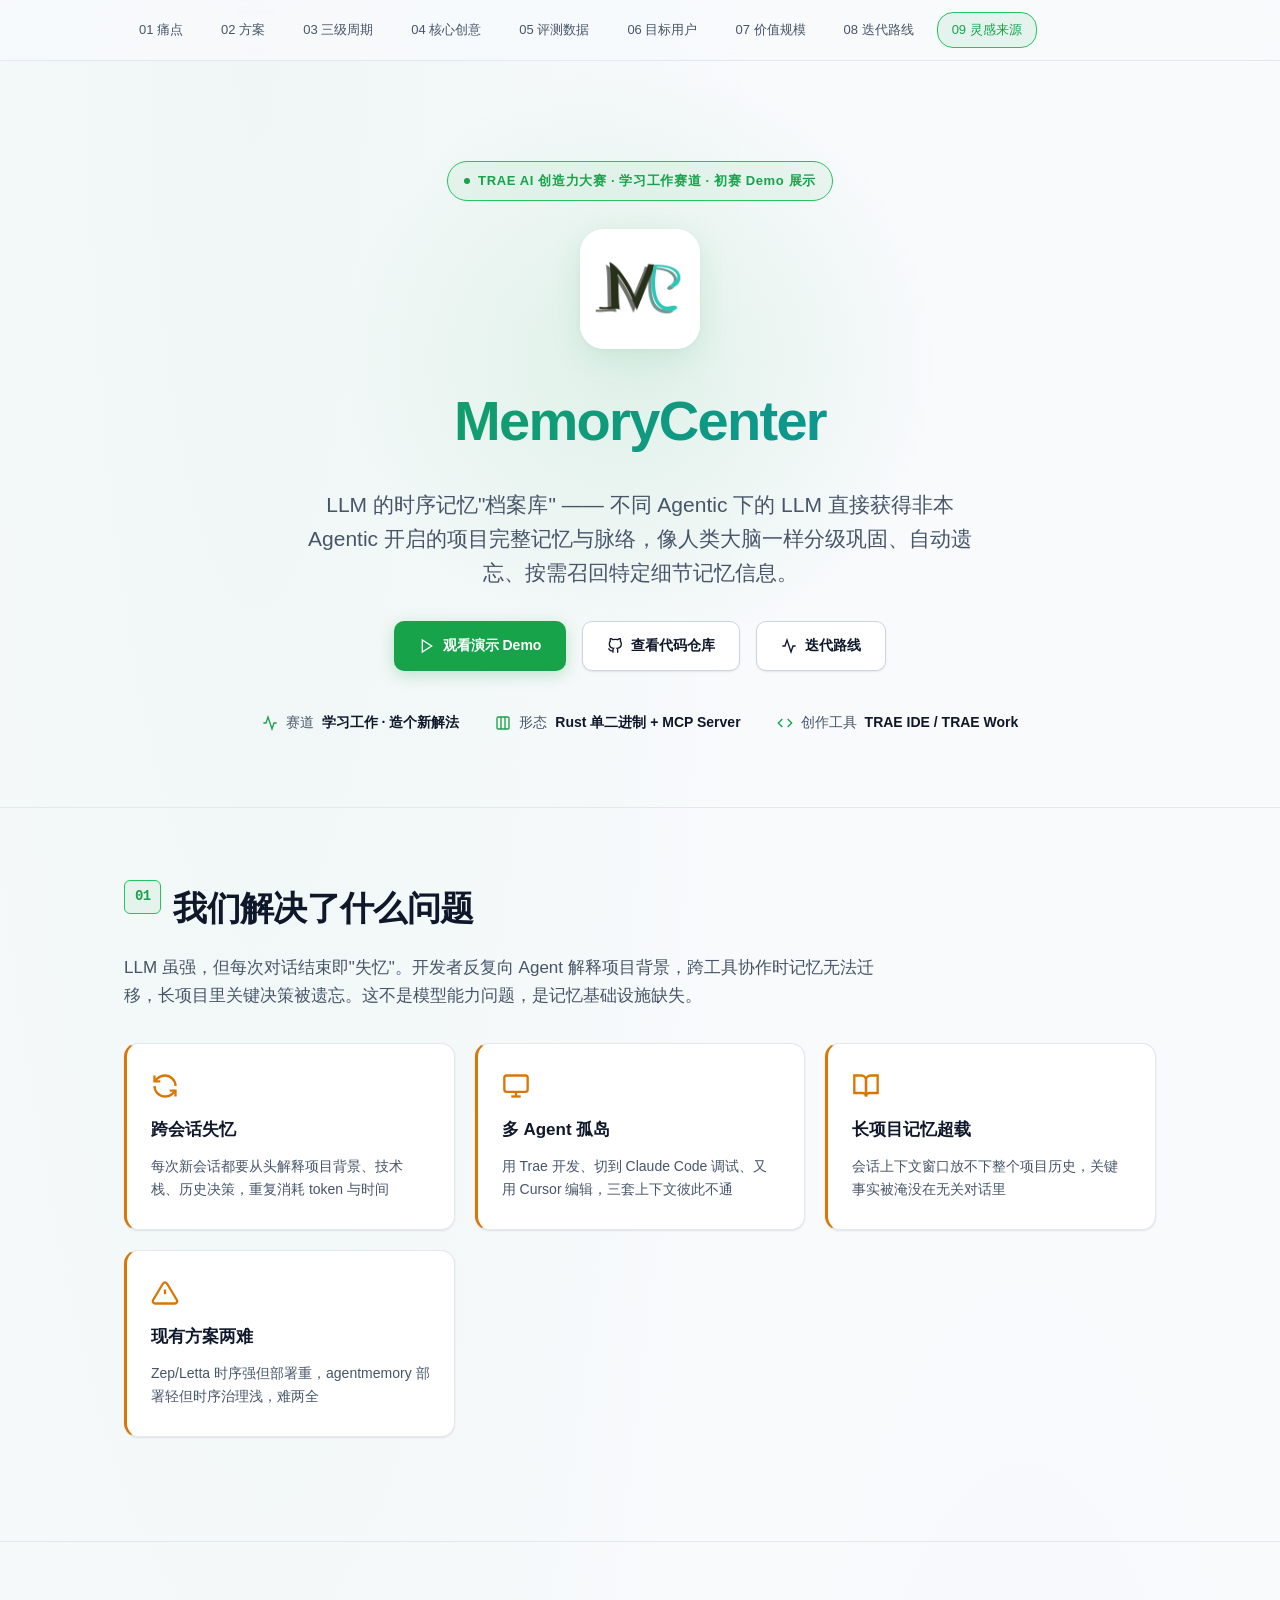
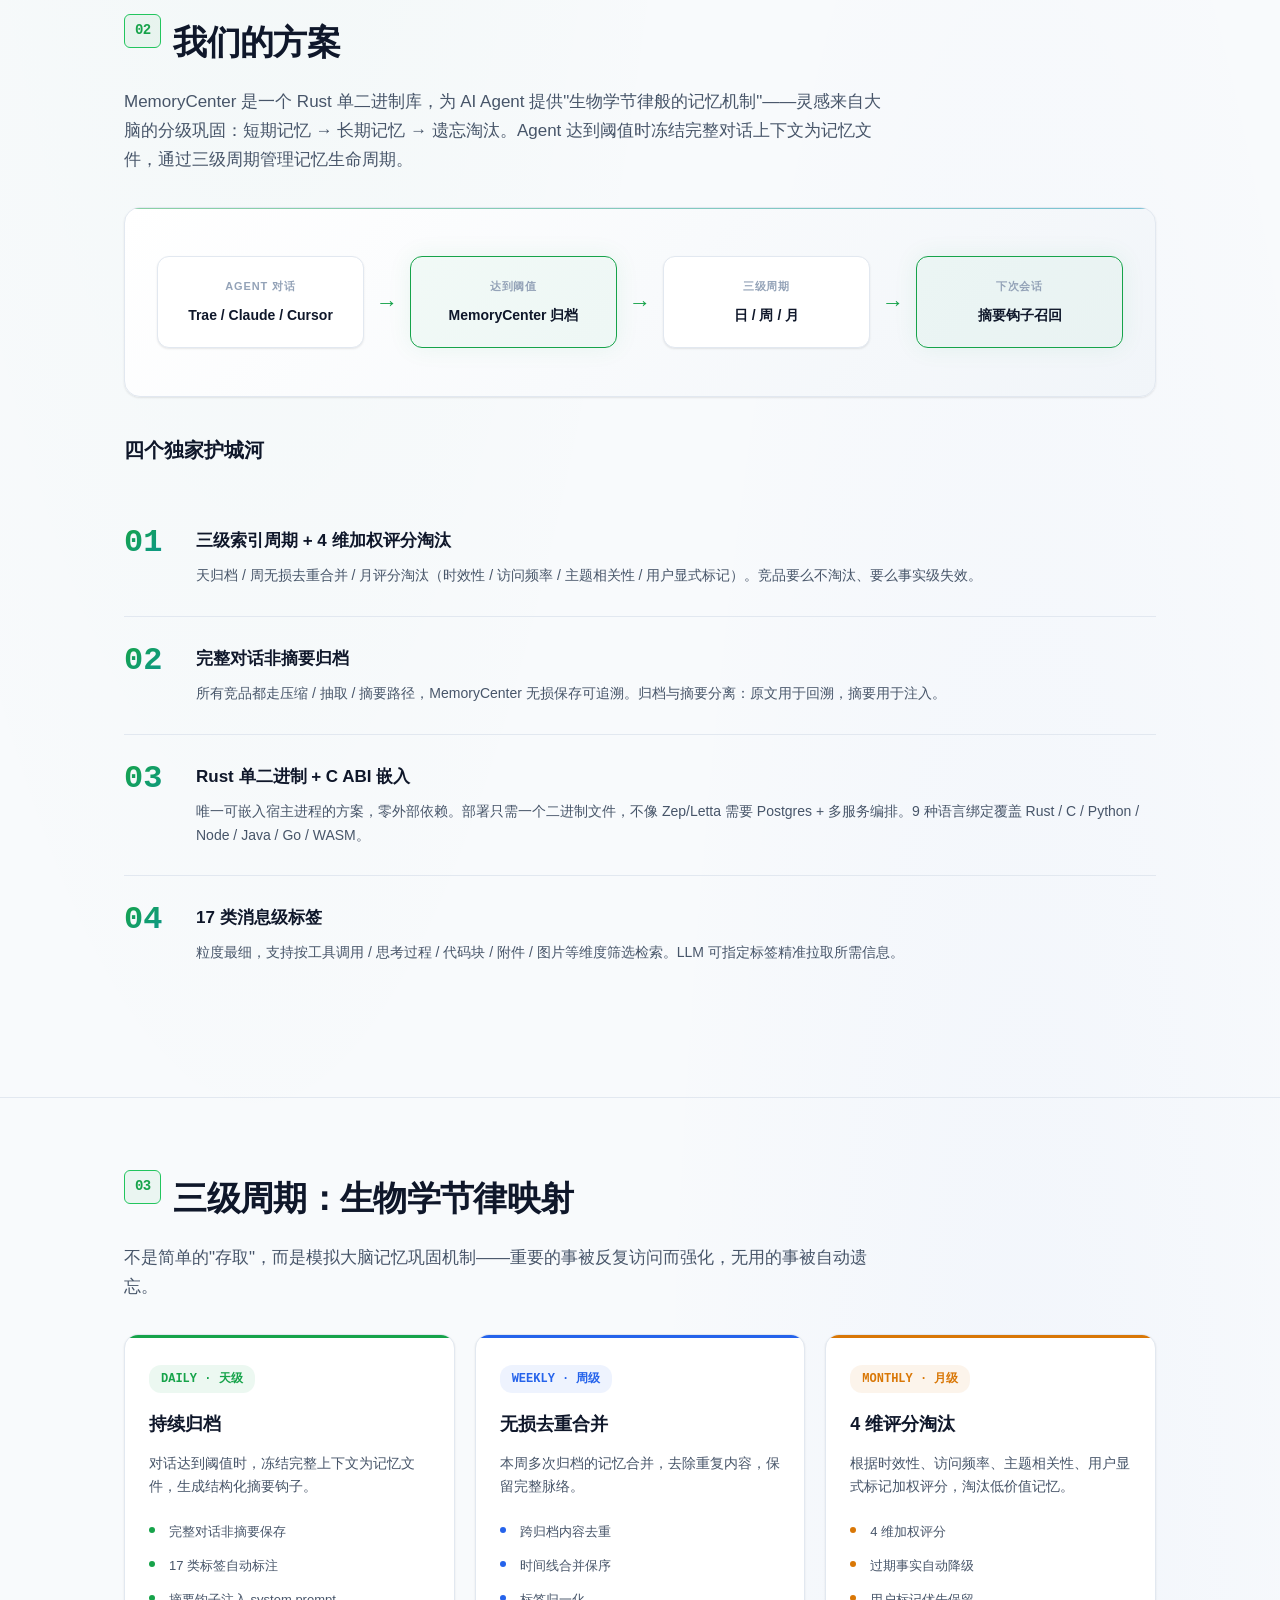
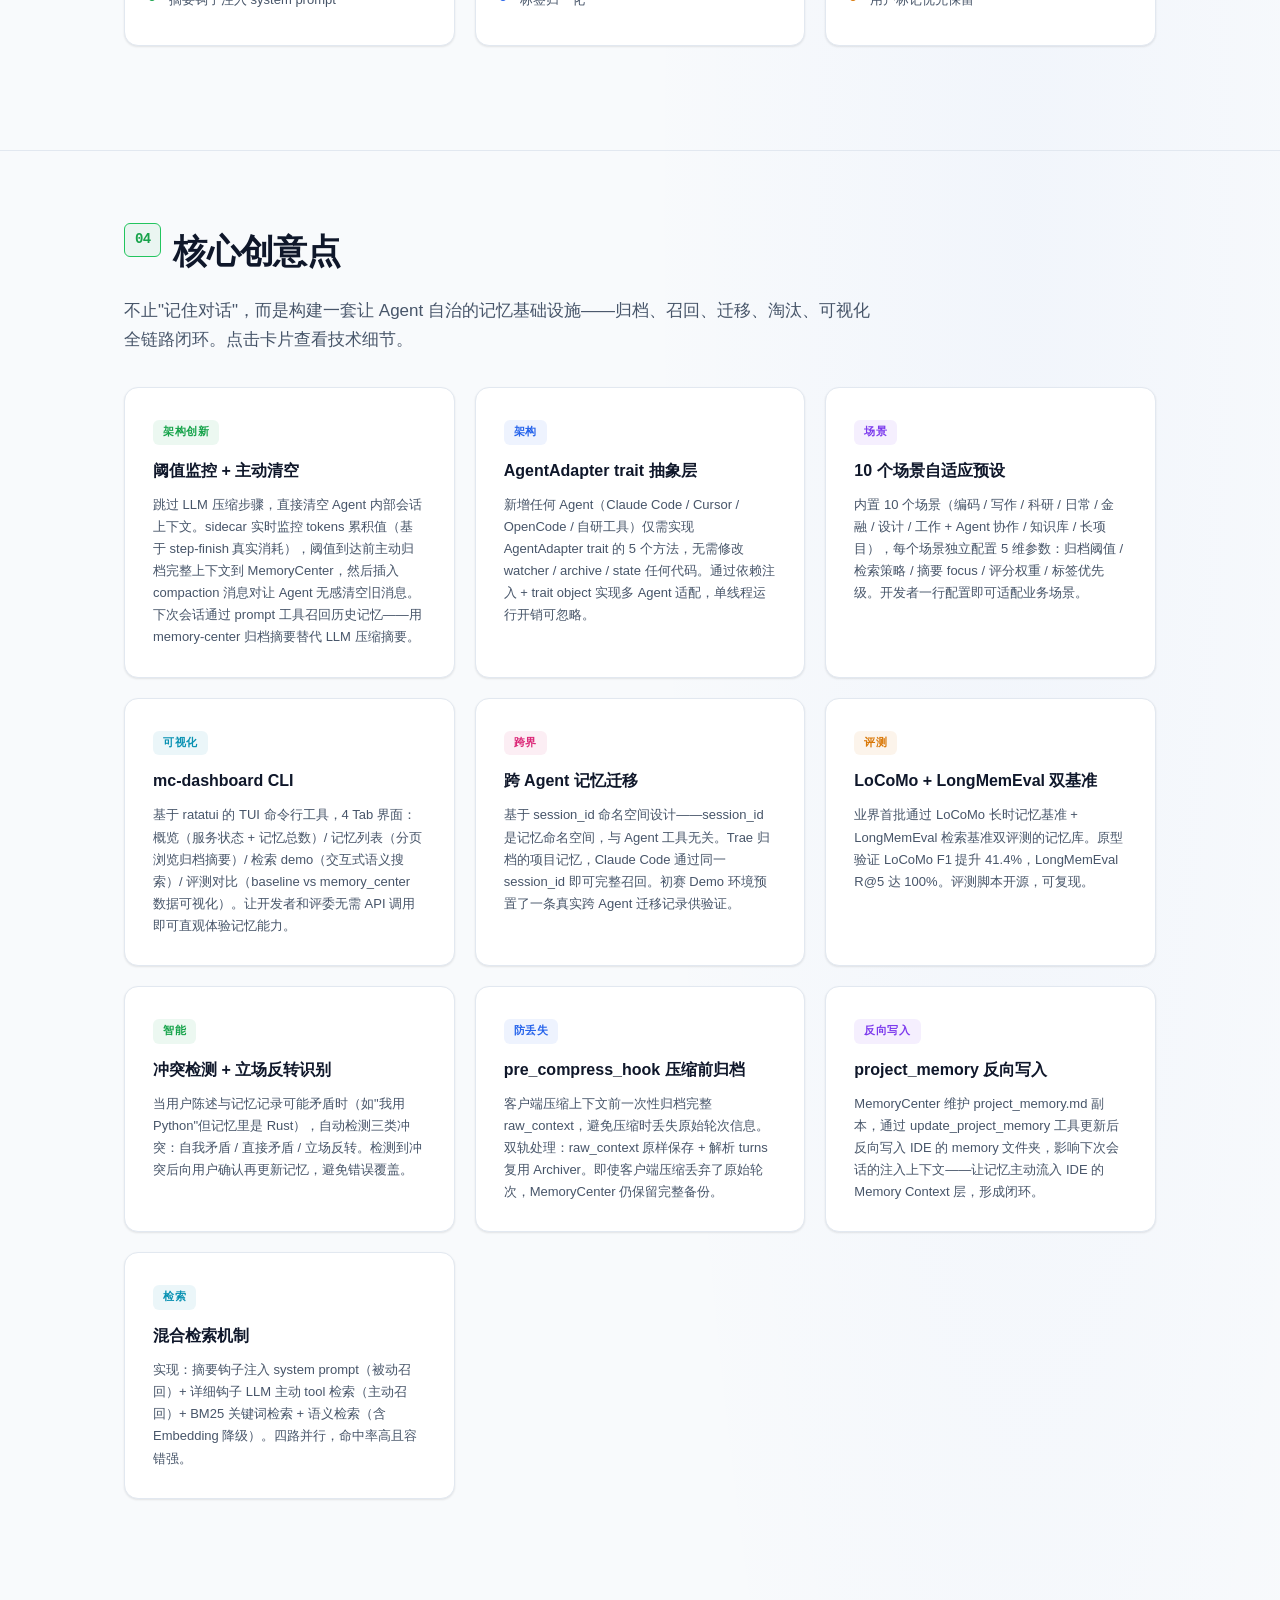
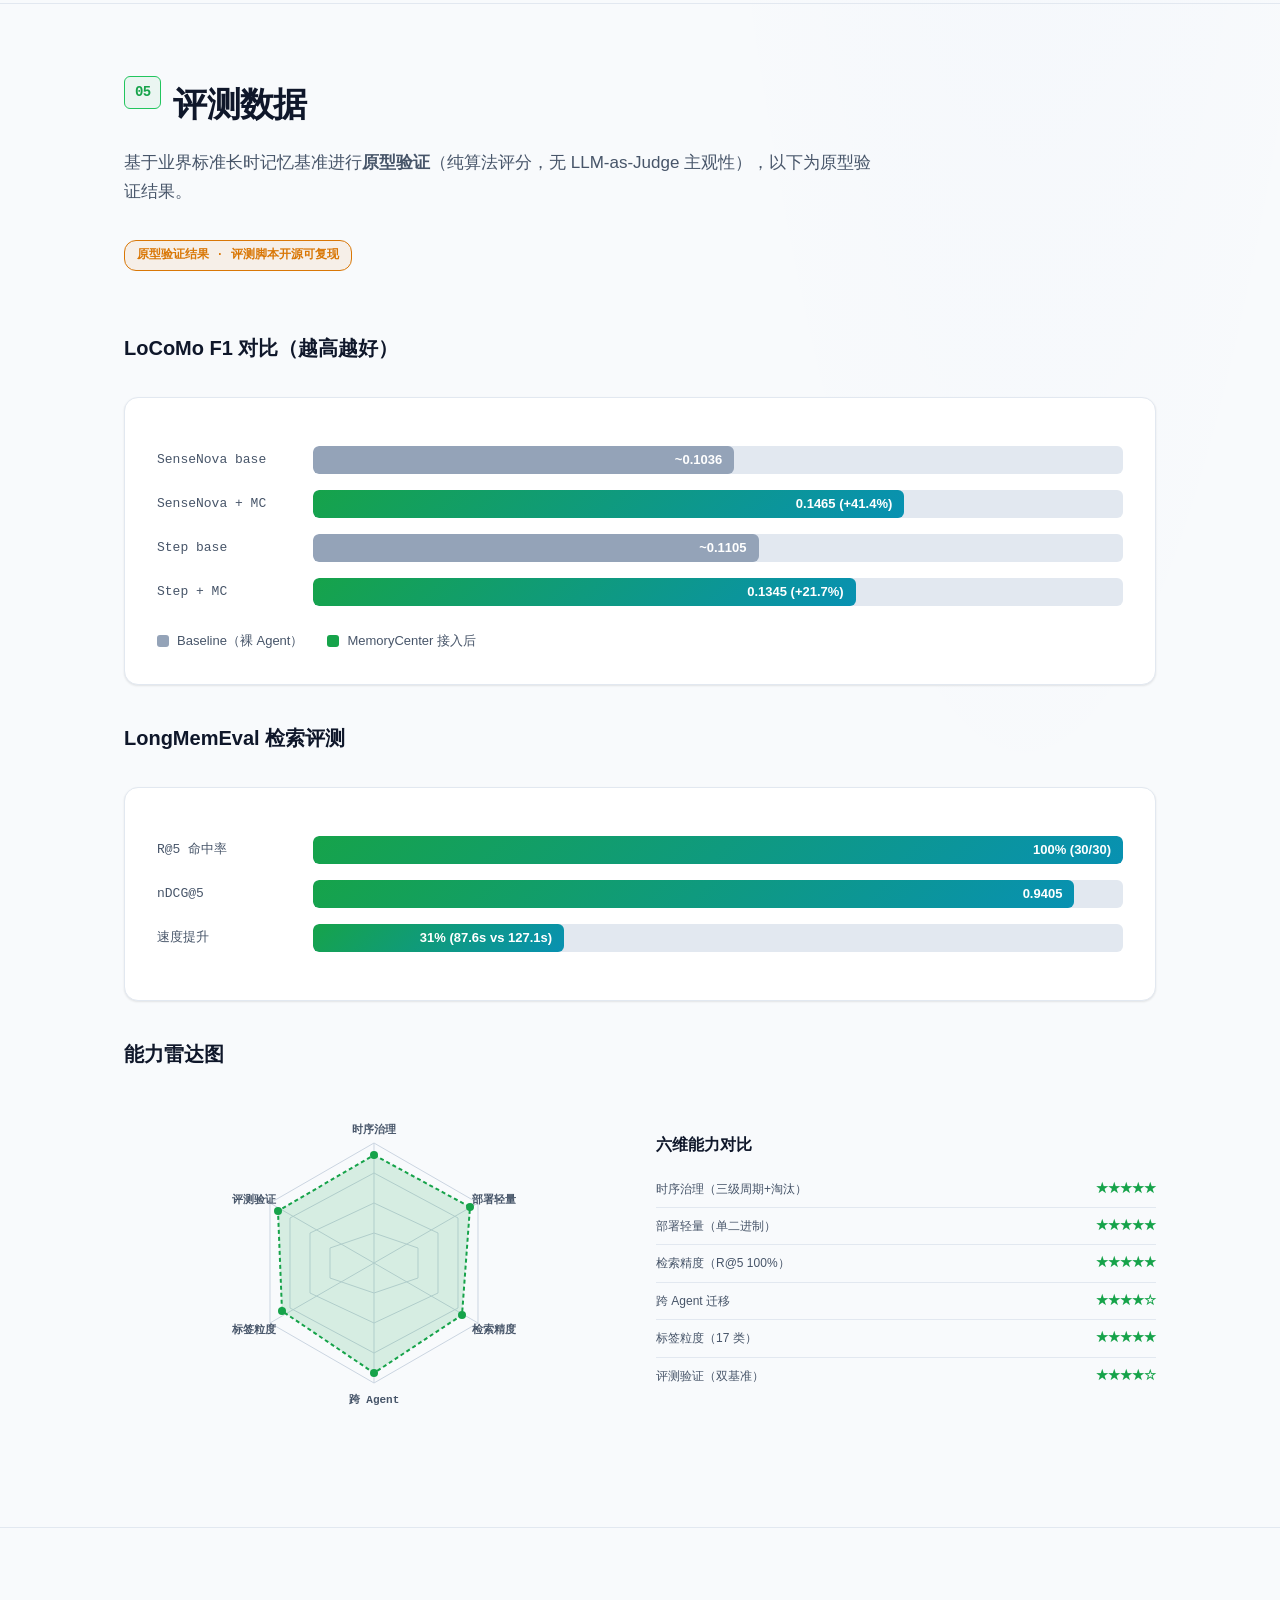
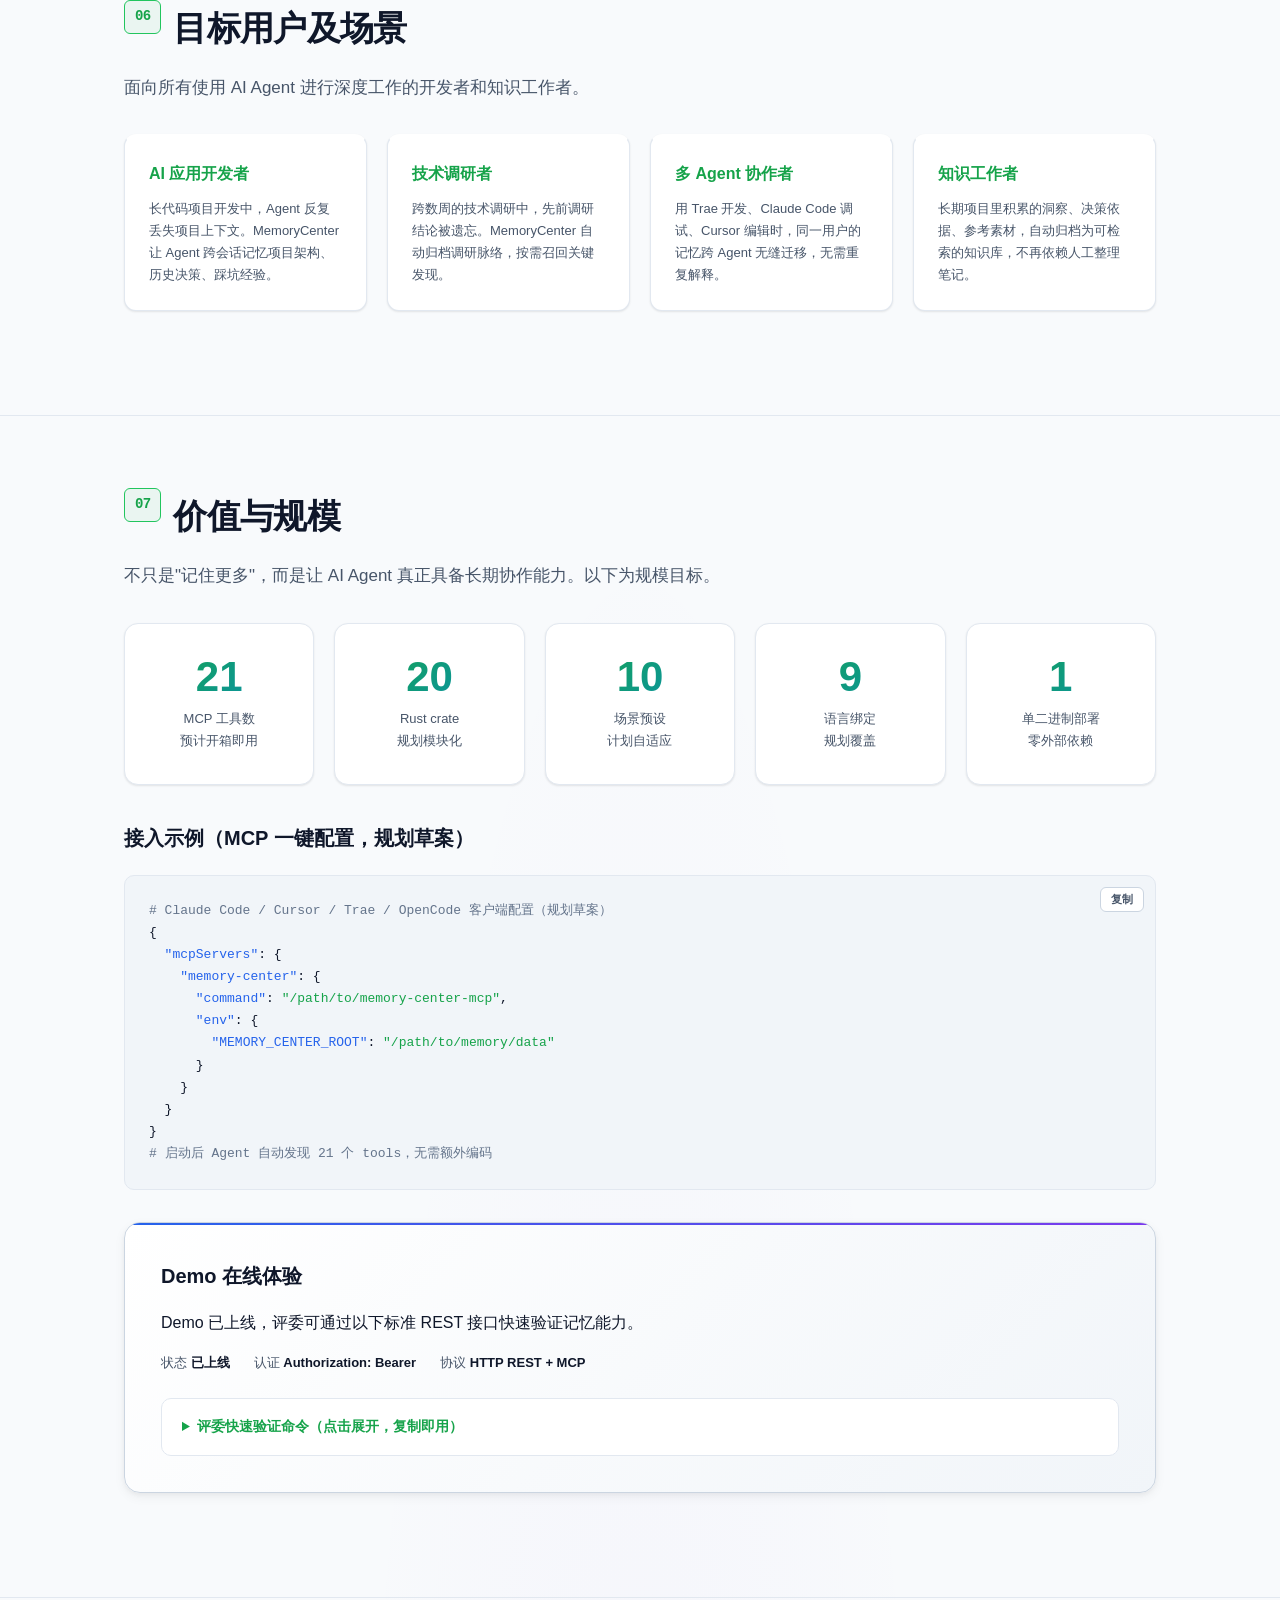
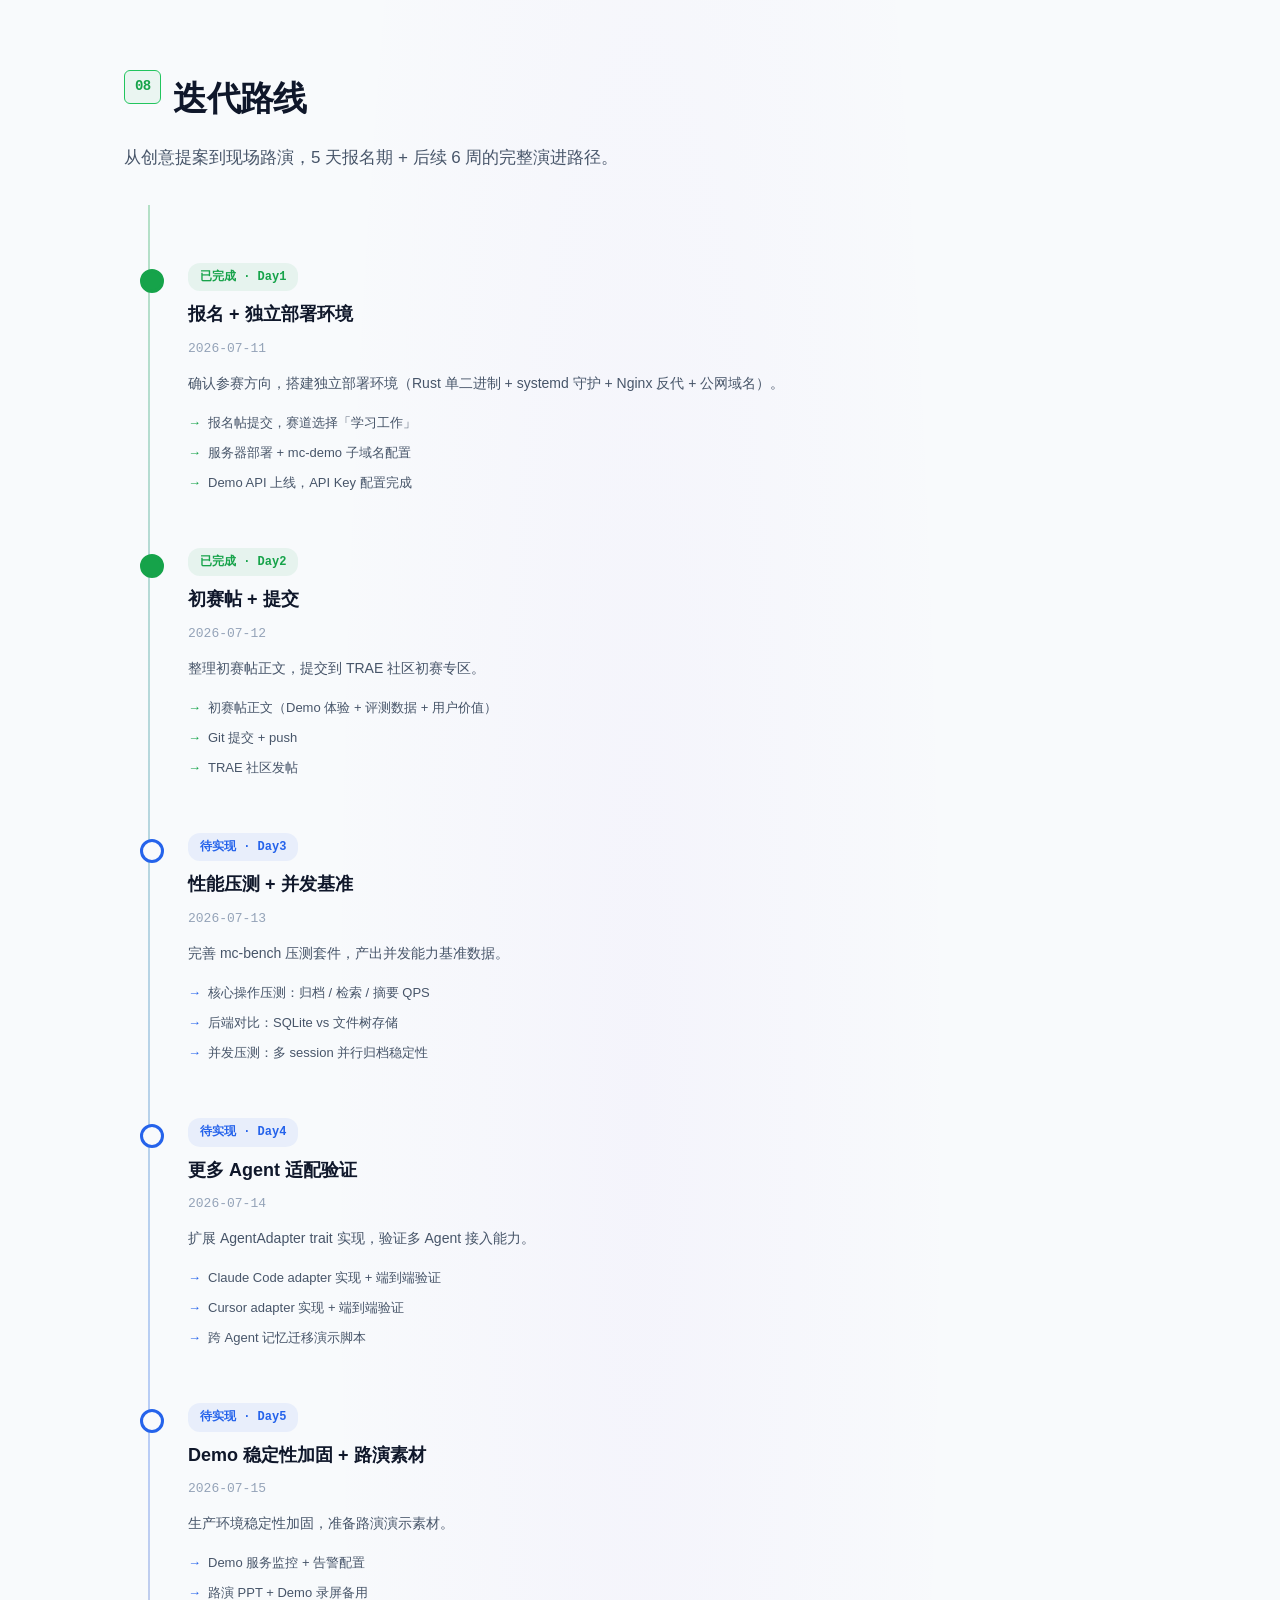
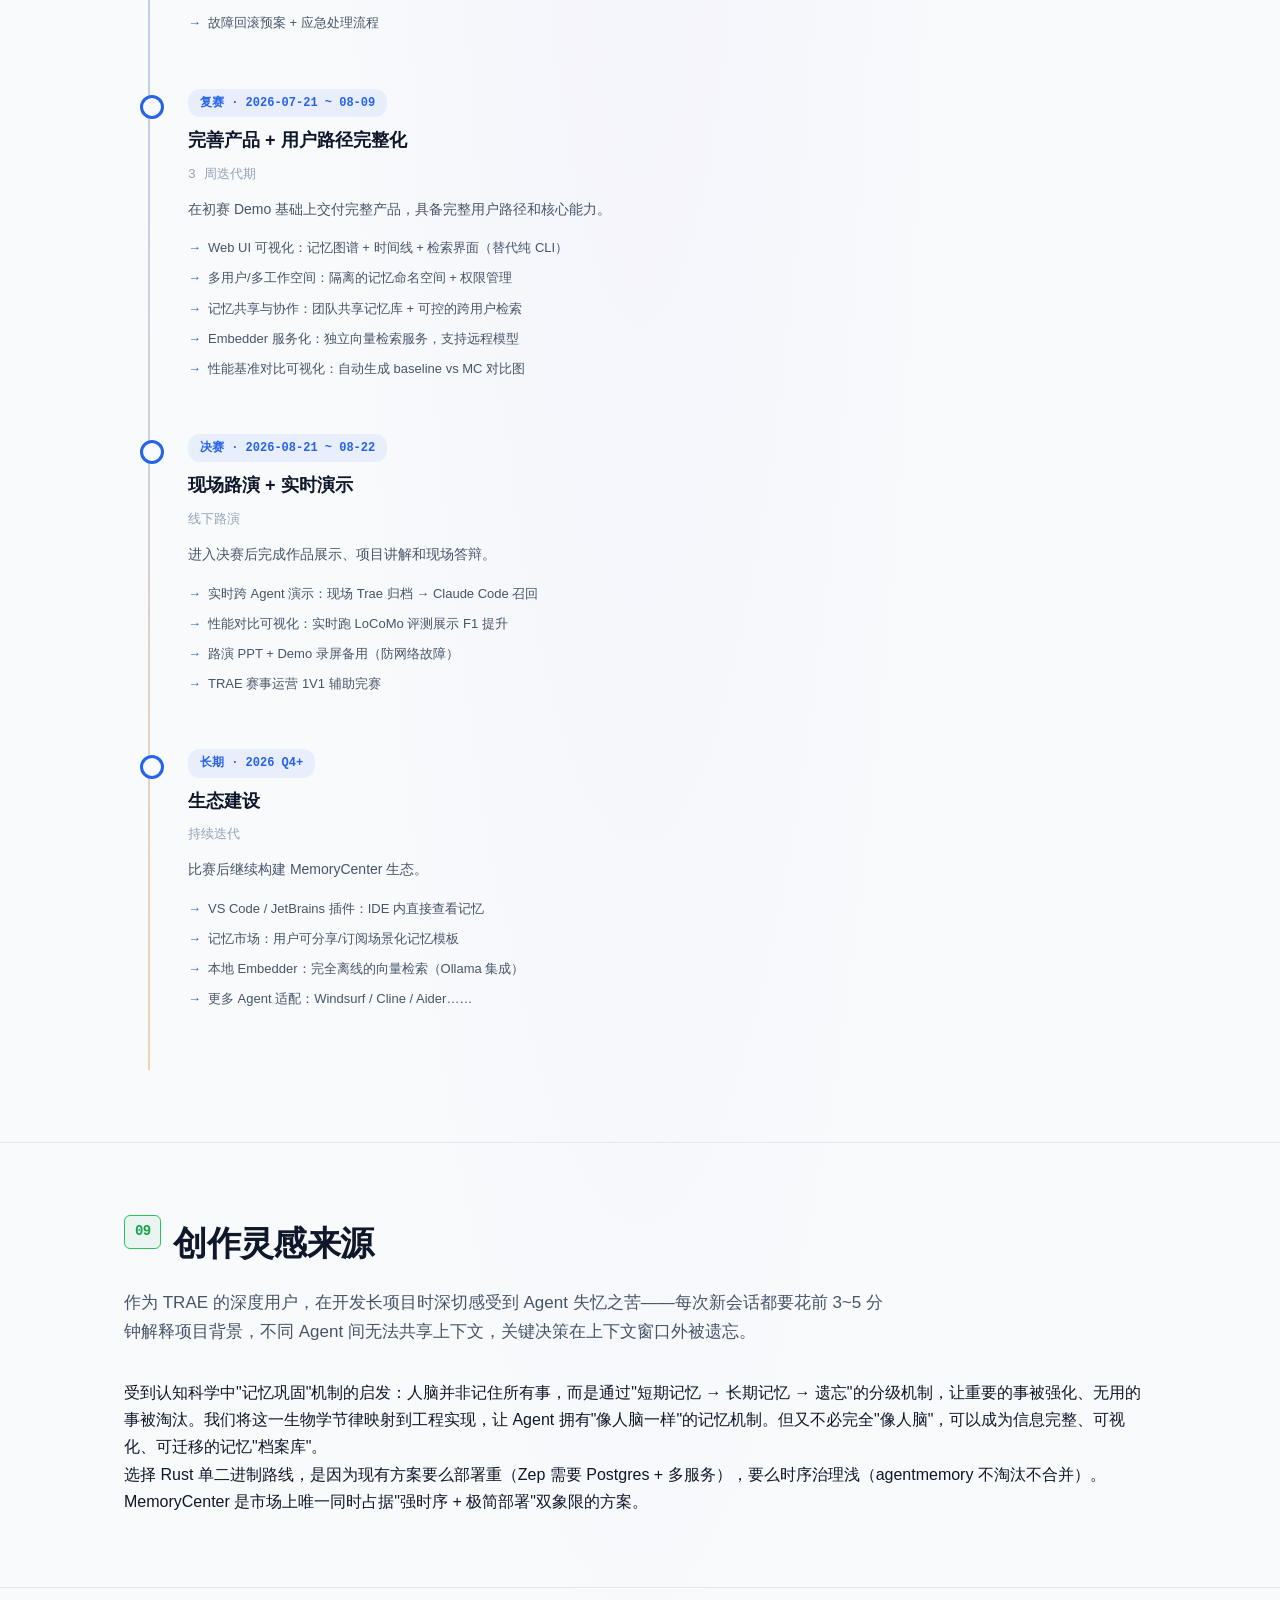
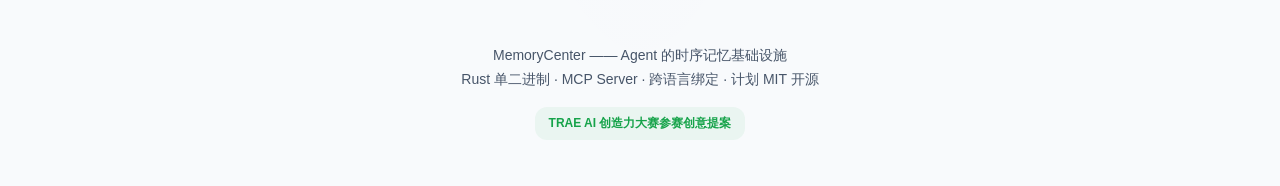
==== commit 21bea959: "feat(demo): 演示动画全面优化与补全 - 清理遗留代码：移除 .desktop-scene 包装、#scene-info-panel 浮窗及 CSS  - typing 动画补全：场景6/7" ====
--- a/contest/creative-proposal.html
+++ b/contest/creative-proposal.html
@@ -943,11 +943,15 @@
       <span class="dot"></span>
       TRAE AI 创造力大赛 · 学习工作赛道 · 初赛 Demo 展示
     </span>
-<img class="hero-logo" src="data:image/png;base64,﻿iVBORw0KGgoAAAANSUhEUgAABAAAAAQACAYAAAB/HSuDAAAgAElEQVR4nOzdDZTdZZ0n+CdJ5ZVKJamYAFUhBvMGG9BxeGvobpSVI9HZdkTntKN0Y7vbqGdkWu3WPeI5jWfxHHVW3R5snW2b6e5RW1ydaWF1jkCvDi8zA5LA7tGAvCSBIqmqJBZUhaSggimSPc9N3XBTb6mX/73/5/7/n885dRKLpO5z//dWrOf7/z2/[base64]/xIgMAAEChHQ0h3C4AAAAAgGI6HkI4EkJ4KISwSwAAAAAAxfNqCKE/hLA3hDAUQmjVAwAAAACK56UQwqGRIGBBCOFsAQAAAAAUz8IQwqIQwuKRX9sdAQAAAIDiiQFAWwjhNyMfRwUAAAAAUExLR44AHK+OAYy/mePFBgAAgMJZFkI4Fvf9KgAAAACguOaMVAIcnVstBfBiAwAAQCENxyfVMmrz7ygAAAAAFEMs/X8lhHAk7v1jBcC2mioAlQAAAADQ/I6NdP8fHmkEeCwGAE/Y+AMAAEBhHKtu+kc+KuaOHAMYqgkBhAEAAADQnMbb08fj/vNiALAihLBo5JM2/wAAANC8qr395ozc9J838jE33v1f54UFAACAwpgzKgCo9Pybc/z48SMjn6x+BNMAAAAAoKkdr+kFED+G59YkA7VlAgAAAEDzmjOqEqClpebO/xybfwAAACiMubUj/2tL/m3+AQAAoFhO3vBv0fkfAAAACmtOtRHg3JGmAMe81gAAAFBIlaP/c0e6AQoBAAAAoLhaqj0Ajtc2BgAAAACKpdoMQAAAAAAABTbe+D8hAAAAABRMy0g3QAAAAKDAWkaqAAAAAIDiOl4NAKpl/6OPAwAAAADNrbLnbxm14bf5BwAAgOKZ0zLylGz8AQAAoJgq0/+c/[base64]/RxAAAAAlJQCAkjhv05aw/dGHBAEAAFBSAgAoic6Oc04+0WoQ8JmbPx56evd6CwAAQAkIAKAkzt+8ZcwTvfPHPwhv+2eXhq//1VcqfQIAAIDiEgBASZy3+YIJn+jXv/nV8LZ3XhLu+NH3vR0AAKCgBABQEuNVANQ6PHgo3PS5T1T6Azzx1OPeFgAAUDBzjh8/ftyLCuVw3pvPnvLzvP4DN4QbP/qpygQBAACg+akAgBKJkwCm6tu331Y5FvDTe+/2FgEAgAIQAECJ1E4CmIp4LODGP/1Q+NgnP6RJIAAANDkBAJTI6foATORn991dqQb41ndv83YBAIAmJQCAEplsEsDpxGqAL37l5kqTwJ7evd42AADQZAQAUCLTPQIwnu2PPhTe/b6r9QYAAIAmYwoAlMx0JgGcztveujV88ZZbTQoAAIAmoAIASqbj7DWZPeFqb4BtjzzobQQAAIkTAEDJZHEMoFbsDXD9De8NX/jyzd5KAACQMAEAlMz5s2gEOJlv335bpTeABoEAAJAmAQCUTNYVALWefPpxDQKBpnbo8KHwxFOPexEBKCQBAJTM+Zu31PUJxyMBN/7phxwJAJrSHT/6frj2X14dLvndzeFjn/xQ+NZ3b9PnBIDCMAUASiaW6L/tn13akCd93qYt4Rt/8Xd1rToAyFLc9McGp+OJ/6bFf89ikHre5gtO/h4AmoUAAEooy1GAp7O0ta0yKvDqq7Z6qwHJm8m/j3G6yokw4ILKWNTzRn6NnxOAApASAQCUUDynH8/rN9KNH/mzcONHP+XtBiQr9i+JR5jq4ZKLLq981baly05WDSyt+X1UDQ4AoF5aXFkon6U5/ID59W9+tdJYK1YD+AEXSFE9z/pvf/Shk7+f6IjBaLGC6rxxjhjEqoI1p6ksqFYfrN34T8Lwq9m1fFrTviizrwVA46kAgAYaGhoKPT3dYcOGjble9tigL47ty0M8QxtDAOdmgdTkUR1VT//5Pz0ZNgwua+yDzgshHB/5GP35UTlE17LhMHfea/978eI5YVXbvABA/agAgAZavHhx+Ma/+1pYv35D2HrNO3MLAvK8Ax9/uL7+j9+jLwCQlNggtVib/8crm/+drcMJrGZ8G/um8GPonJrfz3/tt3vaX3tea8/04yzAVPkXExqso6Mz7N69K9cg4NKLrwjhm1/N7aWvjgq86VO3hA9ed0Nu6wCoKt6ov9dut79j4Ke5rmQid624esZ/d+P+mh9h99f8hzk1v478kWpY0L5sbmhdZAI2UG4CAGiw9vb20NvbU3nQahBwySWXVYKA+N8aITaeSsEXv3JzeOKpx8KXbrnV2xDIVWwAWCTHa2+XJ2o2wcR0woOTYcF4QcHIZaqGBKoJgKLTAwAa7O57fhLuueeucR/0mmveEd5y5VWVowL11shRgKcT+wJ8+9//UHNAIDeX/O7mSnVSEZwo/2+vlP+neve/kaYSFmwcHLXxrwkInl06HObNV0EAFIOYExqss2PNhA8Yg4H7778vXPvu94ZLL72srguL3aVT+WG3ti+A5oBAo8Xy/6Js/k+YM5U/VBpTCUEmCwk2vjCqgqAmHKg2MlQ5ADQL/1pBg3V2ThwAREeODIXv/V9/H7Zt/3klCDjdn5+pOFqqdixV3qohQKwEEAIAjVS88v8FCayiuUwWEkwaDvSNEw6MVA0sXBxCx0o/agNp8a8SNNhUz/nH/gBf+eq/CVde+dZKf4CsjwW0JdIHoFa8AxdDgM9++pZw7bvel87CgEIrUgPA//yffhU2DJ6h/D9DMwkHTlYNdI98Yu6Jn7pjrwFHCYA8CQAgB3ESQLUR4Ok88MB9Ydu2h8MH3v8H4cIL35jZYuNd9p/dl95drxgC3PS5T1R+LwQA6q1o4//GDNunriYKByYMBmJDwlHVAkIBoJEEAJCD2kkAUxGPBfzt390WLrjgwvCB9/9hJtUAqUwCmEgMAR5+5EETAoC6Ktbd/9dm/7v7n6/pBAOnhAJzQ3hm2XBYdIbjA0B9+JcFchDP9T/22I5pP3D8O7d8/nNh69YT0wJmoxnO2d/54x9UfhUCAPVStPP/pG28YGB0KLBxoCWEgZHjA6oEgIwJACAHk00COJ1YDXDnnT8MO3b8slINMNWeAqOlXgFQFUOAWKL7jb/4D8YEAplL8SjUTDXD7H/GGh0KnLZKoCWErhXD4XXtAgFg+uYcP378uOsGjdXT011p8DdbixYtnlVvgPPefHbTvPLnbdpSmRAgBACyEu/+3/inHyrE9TT7v9jGVAkM1tzDGwkE1nW4rwecnn8pIAdZjfarR2+AVNWOCRQCAFko0vl/iu10VQKVcYR9J44MPLNcDwFgYuqGICcrVsysdH881d4Au3btnNbfu+Siy5vq5a+GAE88VaSO3UBefnrvXa49TSkGArUfsfKj8nHGcHjDQEvo6G4J4RchhB0hdPUOh8Ejx7zQQIUAAHIy07P7E4nVAN/4d18Ld9z5D4V+SYUAQBZib5Hefd0FupbzElgDeRk3DIgfS4bDur6W0PrU3BB+GcKz3cOh79CrXicoMQEA5CSrYwCjPfDAfeHLX/lS6O/vP+2fveziK5ry5T88eEgIAMxK0br/HxcAMGKy6oBzX2gJq56dV6kOeGaPMADKSAAAOcm6AqBWb29PJQSIkwKKSggAxTY0NFRpmFovRSr/jw0ANw62agDIuCaqDohHBYQBUD66g0BOZjMKcCqqDQKvvPKt4dp3v3fcv3He5gua+uWvhgCxMeD5m7cksCIgK9u2/7wy8jROO9mwYUPYsGFj5d/N+OtsHTp8KGx/9CGvFaVTGxDVNhLcONASwsCJ3z+zYjisXm3EIBSVAABy0t6+siEPHI8ExOaA/8v//OExVQdF6KYvBIBiqjY1jWFmbHQaP6o6Ojor/57Fo1QxFKj+fqp+pvlfJsabV18Pqhrq47RhwJwQnm0fDueusV2AIvEdDTmp5xGA0apHAj7w/j8IF174xpP/tbPjnEK8/NUQ4LOfviVc+673JbAiYLZqN/yjxX/T4sfoPxOnq1TDgDgWNYYD8dcYuNb+m/tw4cb/Nf78f9wwbny5pbJJDMdHPqZjGn9+ukGDwGD6JgwDXmgJ4YUTh4Z7O4aNFoQC8F0MOYp3seIPsY1QPRJwzTXvCFuveWflEYsSAISREOCmz32i8nshADS3mfYvGRjor3zs3r1rwj+zfv2G8JN7/u9CvUOOhwUNfbzK5n+wJexf90o4a9nCTL/2ngPDp/zvV4+GsPFwzY+rR2v+4wQhwlQDA0HB+CYMA+Jowe4Qnl05HFa9zhEBaFYCAMhRvDPVaPfcc1elsdYH3v+HuTx+vQkBoPnt2r2zbs/hwZ8/EH7zm1cK8y6JDQA3DC7OpQFg1pv/aO2ZM/vRtPeF4TA8kh1s7B/5GsOTVydMFhQIB04YLwxQFQDNzXcs5CiWqU52p6peYtns179xa+VIwCUXXV64ZlhCAGhu1fP/9dB/sM+7IwuJTR08ZRN65sR/rlphMPxKCBtfanmtomBUSDBROFDmYKD63CeqCtArAJqD71TIUZ534OPRg69/42vhpZdeKuRbIIYAS5cuC1dftTWB1QBT1d/fX9ejUQeeb8yxq0Y5ODRUeaSDR15u7AOP/N/XL3pfG9X4pjpPt8nCZBUGg0eOhf4Xj7127GCccEAwcJqqgAUhDJ57zPEASJgAAHK0Yf3GcE/Irxt17Avw8uBQYd8CN9388dBpOgA0lXre/T80eDAMNXqjXGd9Ay+G0NYZ+voHTm7K6+l7i6+onP//2aLnwtxnfhOuesPUxzJWw4K1y1aEFWeckdy1jJvWiTaucUb+0NDxE8cLxjlaMF4wUIZQYNyqgKdaKscD+l7/aljVllipCCAAgDylcAa/pWV+7muoFyMCofnseOwXdVtzz77nCviOaOwGqxI0tLWFu/77T8MrvxkK4e1T/7tTCQuqIUFq1QSVjWzb2OMFMRh4afB42PjiSMVASUOBcasCnj0xJWLPmcMz7u0AZM93I+RoOnOr62V+gQOAIASAprNrV/36orxw8NeFe0McD40vtT56bPjE5j+E8MN/vGfqf3EKYcFkIcHDe7vConktSVUQxGBgVQwGOl77XPUoQaVaoIShwOiqgI37W0I4IAiAVPguhJwtWrS4Uoqfl7bW5YV/CwgBoDnE8v96/Xs4dOSlcHjwxUK9E/7ia/8Y3tG2Mfzk0HPhTxY/0bDHffE3M+sdM6WwYJKQYLJw4JHuPWH+3LlJVA6cPEpQUy0QQ4Hn+49NqVKgKIGAIADS5LsPctbZ2ZnLJICyEQJA+nY89su6rfFAX693wCx9bej88M6214f/s+e/1u0xJg0JZhAOxKqBZQsWhvPOPDuD1c1cJRTomHtKpUAcXXjkpXAiFDj22ueLFggIAiAtvusgZ3n3AVi6tPgVAFVCAEhbPRsAdu/vKuCrn88RrucH8xmlOJNwYKJgIPYayPsoQWV04crX/nfsJzB46HjYOFDMQGCiIKC3c/jUMY5AXflug5zFPgBxLn9eit4DYLRqCPCzn2wPbUvb0loclFg9x/8Vsfz/hDm5POqv+9OrppgwHJhGMJB3KHCyn8DIKYapBALNGAaMCQK6W0LoNTUAGkUAADlLYRJA2dRWAggBIA31vPtf1PL/4zkEAEPDrzT8MWdjOsHA6FDgwb1doT3H4wOjA4GTRwYOtpzsIdDMYcCYICBODVgQwuC5xyYcxwjMngAActaZQMOi9uWrQv/BfEo68/Lk048LASAh9Rz/V8Ty/xMNADc1vAHgC68cbthj1dO4wcCoUCC1KoGTRwbW1jQVfOG16oBmDQPGBAFPtYRnVw6Hc9fYpkA9+M6CnKkAyI8QANJRr6NQxS3/b6xqA8Bbn/tZYZ/jmFBgClUCcfrA+hUrGx4IjG4qGKsDKmfqh0/872YMA2qDgEqw0a8/ANSD7yjIWewBkLey9QGoFUOAL3z5z8OXbrk1nUVByezYUb/u/937nivoxczn/H/foQO5PG4eZlIlEAOBi9esbfhqaxsKNnsYENd4Sn+A/SEMrncsALIiAADC0tbl4cDz5R2RdeePf1D5VQgA+di1u37n/3sK2f0/avxmKB47f3Gwv+GPm5LTVQnUBgJ59RCoDQO6eofHPSaQehAw3rGAPWcZGwhZ8F0ECVi/fkPYvXuXlyJHQgDIT70qAA4NHgxDR14u5Ct7PIcRgEearAFgI0wWCKRwXGBdR0vlmEDsGdD3/LGwsf9EA8FmqQo45VjAyNjAwU2qAWA2BABAWLxoiYswEgJcdvEV4dp3vS+B1UA5xPF/AwP1uavctbd+lQV5OtEAcGPDGwB2v/x8ipcjKacEApNUBzy8tyucfcbSsLZ9ZUOWX+kZsGZuZaJAHC+4ce/YIwKpBwGqASAbvnMgARs2bMy1AmDJonxmHqfops99orIqIQA0Rr26/x8dPlrqo01ZKkMDwHqYanVAPCqwpoFhQGXW/pYTv3+2e+SIQBMEAWOqAZ7XGwBmQgAAMEoMAc7bfEE4f/MWlwbqrF7l/[base64]//9A32Fbf53QmNLnle1rwjDrx5r6GOWyVTCgNgz4LJz1tX9qlSOB1x4ap+A1IOASggw0BLCQQ0CYSoEAJCA9gaV+jE91RAgVgIIASB79Rr/113Y0X9Vjd3gLF+0JLS8Oje85+3XTOvvjTtHn6lfswnCgCcP7Kv7aMFqn4A4PWDjsy0h/CbdIMCRAJge3x2QgPb29twXsbR1WTg8+GICVyMtTz79ePjYJ/8ofOff/7DslwIyV48KgNj8r2f/c4V9sU5MANjcsAkA//GM3w0bB1vCf1u8f8xYu9N6+9T+mKBgfKcLA2JVwKY6HxGo3E0/P/2jAaOPBDw7NHyivwEwhu8MoGJ+ywIXYgLbH30ofObmj4cv3XJrkuuDZhQ3/0eODGW+8tj8j+y0LlhYufu77nVT6xUT706/8uqrld9POTCYJCgQDpwwXhjQyKqAU44GdKXbLPDkkYA42eBwqIQXwKkEAJCI9es35DoKkMnd+eMfhDUd54QbP/opVwoyUK/y/2I3/8vPmvZFU3rsqW5Cf9HbXfn1pVeHJw8KJggHyhwMnHzuE1QF1LNXQCUIeOPYqQEphgDRxh0tleACeI0AAKhoa10e+g/2uRiT+Po3vxo6O84J177rfcmuEZpFPcr/D/T1Frz5X07q0HLgTZNMvxl46aWw58WBcGSycEAwcNqqgHgd63U8oDo14Nnu4crd9tSqAU45EvCLljC4WXNAqBIAQCI6O9fkWgHQYhLAlNz0uU+E8zZfYDwgzEJPT3cYGMh+pFxP4Zv/hXD02HDl19iZP2R/gmJ88xr0OCPipnWijeue/hfCwJGhaQUDZQgFJqsKiNdsbZ2aDcdz9oOvOxY27n5tYkCSRwKeEgJAlQAAEpH3KECmrjoZQAgAM7Nt+8OZX7mhIy+FA8/3Fv4VOXrsaOMfdGHjH3IicSO7dpz/Fje5v375pfGDgRKFApNVBcRjF5NVXsxUZVO9ZeRYwP40qwGqIYAJASAAgGTkHQAsXrTEm2GK4njAm27+uPGAMEO7dmV/Tr97X3E7/1etWrcpLJg7tbP4WahsmgZbQvc5R8Ka0LjHnYlKMDDqLnf1KEFZQ4HRVQH1DgKqxwI2PvHa2MDkQoDultAbhACUm3c/JKKzDv9nPB1LFtVvjFARxfGAsRLgzu+nNQ8ZUtff3x96e3syX2UZyv9Xr9scWuY2fmLLkiYtmx7vKEEMBXYPvDClUKAogUCjg4DYeb/3heHKZjulagAhAJzgnQ8wQzEEMB4QpmfHY7/I/IqVofnfotZlYfHSZeH4yIH85bFqq0E9ANqXFGdMbAwELh4VCsQRev2/eWVsKFCwQKCRQUBlc70yhI2Pp9UbQAgAAgBIRmwCmKeW+ZoAzkQcD3j+5gvCB6+7ofkWDznYti378/9lGP3XsfmN4aJ/+tvhnW0bw/aWQ+H9Aw825oEb3AAwD6NHF8Z+AvteOlzYQGCiICAGIVMd4zhlo3oDCAEgf97xkIi8ewDEMYDMzBe/cnNlPODVV211BWES9Sj/j83/yjDCtGPzm8IZC3I4qlXCnxRH9xOYSiDQjGHAREFA1lMDYm+AwWXHwsan0zkSUBsCDJ5hOgDlIgAAyEBsCthpMgBMqh7l/1178xuf2igdm95YKf9vW7iiYY9ZbQC4e9WRsD7xBoD1NjoQGPfIQBOHARMFAbFfwkTjGKerssF+Y1oNAo0IpKwEAJCQ9es3hN27i//DbBHFyQAf++QfhTu//zOTAWAC9Sj/7y5B879Y/h/9y9ddHH5y6LnwJ4ufaNhjLyz33n9ctWXy4zYVbNIwYLwg4OG9XeGyc9Zl9yDnh9DVOxw29qVxJOBkCPB0SyWggDIQAAAnLW1dFg4PvuiCzFDvvu5KCPCdf//Dplw/1FM9yv+793WF4eEc5uI3UGz+t6Lj9WHpkhN3Yle1r2hY87/QxBMAGmV0U8FYHdDsYUBtEFCP/gDrOlpC75ohsxAAACAASURBVMLXpgQkEwLsaAnhwlyXAg0hAICE5N0HYH5LcTo952X7ow+ZDADj2Lb955lflp79xZ/9//o3Xlr59YxFrbk8fpEmADRC7Sa52cOAyhrrdCwgNt6LZ++rfQFSaA4YjoXwzJ7h8Ia1tkcUm3c4JCROAnjssR1ekiYXJwNcdvEV4dp3va/slwJOyrr8vyzN/87e9KbKryvOaG/8g5dgAkA91YYBj3TvGTcMSD0IGO9YQFZjA0/2BdiRf3PAk1UAAy1hz8LhSuNCKCrvboA6uOlznwjnbb5AU0CId+p7usPAQH+ml2Lns78q/KWNzf/mL1xY+f2KRTkEAH5KzMzFa9ZWvlS8g/50f99rYUCTVAWMdywgsyaBF4aw8fGWEIbzbQ54MgTYf2JqgaaAFJV3NiSkfUV2Y3dmon35Km+HDF3/x+8Jhw4fKszzgZm6/4H7Mr12R4ePhgPP9xb+9ag2/4uuXbGl0gDw/UMPNm4B8xv3UGURN8zVpnpx3F7cTFc/3vP2ayofKYtBwL3P7Kx8xOcSqwEysSWEZ1cOVyZPVKsB8hBDgJ2tw6H1aVskisu7GxLS3p7DHR7qJk4GiCEAlNnQ0FDYseOXmV6BA309pWn+d/J/z1twogFgA1RHAHavOJLb8y+D2tGCsdt+swQBMQSoBgHVowCxGmC2zl3Tkk4IcMZwCI0btgENJQAAqKMnn3680hQQyio2/ztyJNu29V3dOwt/NavN/6JlrctyWUPLvDm5PG4ZVasC4h31ZgoCaqsBYtPD2UolBKj4TQh7DgznuwaoAwEAJCQ2AczT/Bb1nvUQmwLe8aPvF++JwRTcf3+25f+HBg+WYlxptflfdMbCDM5Zz8BZyxbm8rhlVr2jXns8IOUgoLYaIDY9fHBv16y/ZgohQPUowNrYD+DIsVzWAPUiAICE5D0GsK11ubdDncSmgE889XghnxtMZNeunZk3/+vaW/y7/7XN/6LlS3L4t9lPiLmqHg9opiAghgBXjFQyzPZIQEohQOtu3wwUi3c0QINoCkjZbNue7ei/Mjb/i5blMQFA9X8SqkFA3FCnHgRkfSQgmeMAw44CUCwCAEhMR0enl6SgNAWkTGLzv+0ZBwA9+7pK1/wvunb5+WF7y6HGTgDItyCNUarj9lKvCBh9JODhWR4JiCFAnuMoa48CQFEIACAxeR4DaJmvB0C9xaaAX/jyzcV+kjDS/C9rZWv+V7W4pXFn8asTAHYvNgEgRc1yNKAaAlSbG87KlhA2vpx/U8Bn9qgCoBgEAMBJegA0xrdvv01TQAov6+Z//QN9YejIy4W/brXN/0JlAkA+42EXLsrlYZmiahAwempASmqPBMzahSFsfCmfEKBaBfCGAQ0BKQYBACQm70kANEasAtAUkKKKc/+zbv7XvX/23cVTN7r5X9SWRwPAEMKSRX5EbAbVqQGx1D7FaoDaIwFhls0BBzcdy60fgIaAFIl3MSQm70kANEbsB/CxT/6RpoAUUtbl/7H5X8/+5wr/Zhnd/C9aecbKXNbSvmRBLo/LzMRS+9GNAlNSDQFiL4OZhgCti+aG3jU5NwUcDqHv0Kv5PDZkRAAAnKKlRR+ARund1x1uuvnj5XiylEZ/f3947LEdmT7d2Pyv6MZr/hdds3R9+Mmh5xrbANBPh02p2iiweiwgxWqA2U4I6FjZEvaclU8IUK0CWPXcvIY+LmTNP/GQmPYV+dztqdIHoLF+dt/d4Vvfva1MT5mC0/xvZsZr/hetXLg0rGpf0djFGAHY1KrHAlKsBqidEDDTEGDtmS0h5FmgckwVAM1NAACJaW/Pp+ET+fniV24O2x5p4N09qKNt27Id/Xegr7eUzf+qFs7LoSpL9X9hxE12atUAWYQA4fx8mgKqAqAIBAAACfjYJz+kHwBNrx7N/3pK2vyvau6cHH5Us7cpjLjJDglWA2QRAuTZFFAVAM1MAACJ0QSwnKpNAaGZ3f/AvZmufujIS+HA872Ff0+M1/wvWt3e0dB1xI1U3FB1rzjS0MelMWp7A6RgtiFAbArYtarx/QBUAdDsBACQmLzHAOoBkJ/tjz4Uvv5XXynr06fJxeZ/u3fvyvRJdO8rfuf/iZr/RQtbDOMnO7E3QHVSQCpHAmpDgJlMB1jX0RJCS12WdnqqAGhSAgDgFGWZArC0tS2BVYz19W9+VT8AmlLWd/9DScr/J2r+F1276k1he8uhxk4ACCGsaRc8FFV1UkBKRwJmOyJwcH3jjwKcrALoUQVA8xEAAKV07bveF87btCXJp64fAM1I87/pa1mwcMLmf9HieeP3BYAsPNK9J8kQYLryOgpQ8ZsQBo8ca+xjwiwJACBBHR2dXpY6i3fZv3jLrUlWAugHQLOJm/8jR4YyXXUZRv+tXrd5wuZ/YWQEYMO5oVkaF69Ze8qUgLxVQ4CZqBwFyGl8Zd/zAgCaiwAAEqQRYP09+fTjoW1pW/jGX/xdkuvTD4BmkvXs/9j8r/9gX+HfA2svnLj8P+Q1ApBSqZ69T6k5YPTg3ukf/+lb92pDqwCqxwDOfSGvJgQwMwIA4BQrl68qzQWJVQCXXnxFuOlTtySwmrH0A6AZ1KP5X9febL9eipauPDMsfd2Zk64slxGA8ufSqe0LkHdzwGoVwBXnrKtMLZiOVW3zQliQz7p7XxjO54FhBgQAQGn99N67K0/9g9fdEN79e7+f5GXQD4DU3X3PTzJfYXcJmv+d7u7/stb2hq0FqlJoDlgNAapTC6Zj8NzGNgSsVgF09KoCoHkIACBBGzZs9LI0QO3d9c9++vNJNgXUD4CUDQ0NhR07fpnpCrv3dYXh4aOFft1j879V6zZP+mfaljR2JGvcMMWN03Nt2fZyoPk8vLcrmRBguk0BY0PAXKoAtAGgiQgAgNKKm+snnnq88vSr/QBSbAqoHwCpipv/rJv/9ewv/uz/0zX/i1aesbLy6/JFSxq0qhPmzcupkxrJuOycdUmFANPV6CqAqme7HQOgOQgAgFKrrQLo7Dgn2aaA+gGQoqxn/2v+95orl6wJ21sOVUqMG6m9VeNB0gkBqqbTD6DRVQAnmwH2OwZAcxAAQILynALQvqI8TQDDqAAgik0Bb/zIn+W2nsl85uaP6wdAMnp6ukNvb0+my9n57K8K/wJPpflfdOaiFQ1Zz2hLFpgDyAkphAAz7QfQ19nYiQAVx0MYPOIsAOkTAECCOjvWeFka5ImnHhvzQDd+9FPhbW/dmtxae/d1h5tu/ngCK4F49/++TK/C0eGj4cDzvYW/slO5+x/Nn5vDRlz1P6OkFAJMpx9AZSJADu/nvr7jjX9QmCYBAFBqcVM93l31L95ya+g4O70g5mf33R2+9d3bElgJZVaP5n8H+no0/6uxqGXyHgF14adCxpHScYDpHAXY87rG9QI4eQxgQAUN6fNPPVB6452tP9EU8D8keWm++JWbTzYvhDxs2/7zzJv/dXVPv9lXs5lK878qN+NJSQwB8lR7FGCq1nbksM1RAEATEABAgvLsAVBGT45zDCA6f/OWcNOnbknyitykHwA5uv/+bMv/Dw0eDIcHXyz8SzrV8v/V7R2VXxs9ASD4vx5OI4UqgAf3dk39D+ew09nTqw8AaRMAQII6O/MtPV/auqxUb4uHJ+mu/8HrbkiyH8CTTz9uNCC52LVrZxgY6M/0obv2Fv/u/1Sb/0ULWxbVfT0wU3mFANUqgCvOWTflhoDdZzb+GMDaF2yvSJt3KDDG/JYGzs9JwJ7T3E1ItR/At2+/Lfz03rsTWAllsm37w5k+W83/xlp5xsrGLSyEyuYobpKea8v2WAfFFDffeYcAU20IuGZ1DlsdBQAkTgAAlN6BX+8Lv+47MOFlSLkfgKMANFJs/rc94wCgZ1+X5n+jXLlkTdjecqhyR7GR5s3TeYDTi5vvJw/sy/04wJ7+F6b2B3N4Wx96WTMA0iUAgEQtWuQwZiP9u7+6ddJHi/0AbvzInyW37sODh8LHPvlHCayEMojN/7Km+d9YKxa0Nm5xNVoEAEzReWeeXenIn0cIUK0CWNs+tUqZrmWNOwZQdfCgAIB0CQAgUZ2dnV6aBvrFL//fcP8D9076gDd+9FPhkosuT27t2x99yGhAGiLr5n/9A31h6MjLhX/xplP+H52RUw+As5blMHqQpjWdjvz1MpUqgJYG3k852Qeg3xaLdHl3AsTS5iMvhzvv/GGlwdlkvnTLrWFpa1tyl8xoQOotzv3Puvlf9/5pdPNuUtNp/le1cN78wl8XiiP1KoBc+gC82viHhKkSAABjtLUuL91FiWPIor/529sq55wn0tlxTqUpYIr0A6Cesi7/j83/evY/V/jXbLp3/6O5c3L48Uz1PzOUZ1PAMJ1eAECFAAAYo6WlfHefho6cGCl05MhQ+Ju//etJ/+zVV20N7/6932/QyqbOaEDqpb+/Pzz22I5Mv3ps/ld0023+Fy1ccKJeefmiJY29On4iZIZiU8BHuvc0PASYbi+ARtMIkFT55x4S1dmZ3ti5Iqs9h7x7965w9z0/mfTZfvbTn092NOC2Rx5MYCUUieZ/MzPd5n/R6uVnp/MEYIouXrM210t12iqAeY1ayWs0AiRVAgBI1OLFpgA0WvUYQHTPPXdN2g8g5dGAH/vkhxwFIFPbtmU7+u9AX6/mf6lZ0DxLJU15HAVIuQrg1d8ksAgYhwAAYMTw0VNnkZ+uH0DKowFjPwDIQj2a//WUoPnfirPXTrv5X7TyjJw2MjncIaVY8joKUBUDiIk0chRgdRLAuYdts0iTdybAiBcO9p1yKabSDyCOBjxv05bkLuHP7rs73PGj7yewEprd6cZjTlfst3Hg+d7Cvy86Nr9pRn/vyiVrwvaWQ5VNBDSbPI8CPN3fN+F/m5tHwHUsh8eEKRAAAGMsbnTzqYRNpR/AN/7i75IcDfiFL98cenr3JrASmlVs/he/B7LUva/4nf9j87+OzW+c0d9dsaA18/VMJt4RjXdGn2ubuNoJpiOex29kFUD1GMBl56zzOsEUCAAgURvWb8xtYUsWnVHKt0X/wfHvHpyuH0AcDRgrAVITjwJ8xlEAZiHru/+hJOX/M737H53RsijTtUzVvHnmAJKNPM/jP3lgn1cRTkMAADAFp+sH8MHrbgiXXHR5cpdy+6MPhW9997YEVkIz0vxvZpqq+R/UQaMbAlarAM470xQNOB0BAMCIiSoAwhT7AXzplluTPArw9b/6SnjiqccTWAnNJG7+4/s+S2UY/Reb/y1eumzGf39xy8KwPIdjWEsW+ZGQ7MSGgCnJqyP/gQGNAEiPf+0Bpuh0/QDiUYDPfvqW5C6nqQDMRNaz/2Pzv8lCtqKYTfl/ntqXmANItvIYCxg9vHfsMaNzB+dWOvM3urnmK1prkCABAECNQ4MHJ70cp+sHcO273hfe9tatyV3SJ59+vFIJAFNRj+Z/XXuz/Xopmk3zv2jhgsVFvjyUTKOrACZtBnjcuw+qBACQqA0b8msCWGbDR4+e9tnf/r2/n7QfwBdTPQrwza86CsCUnG7yxUx0a/53WquXO79MsTR6IkBVrD44hUp8OEkAAIzRMn9+aS/K0eHTBwADA/3h9u99Z8L/3ra0rRICpMhRAE4nhls7dvwy0+vUva8rDE/he6vZNW3zvzxmpFMKeU0EeHrgeW8wmIAAABijrXV5aS/K6Y4AVD322I5JR6RdfdVWRwFoSnHzn3Xzv579xZ/9P9vmf9HSRUszWw+k4tG+/Q2rAjh5DGDN609+7tDL6v+hlgAAYIbuvPOHoaene8K/7CgAzSjr2f+a/03d1UvfELa3HGp4ozKop4tWnZXr9e1/QQAAtQQAADUOT7ECoGqyfgCOAtBsYqDV29uT6ap3Pvurwr8PZtv8L3ctzbt0mEisPIjWHcxnAgCkSgAACevo6PTyNNhUegDUipulyRqmOQpAM7n/gfsyXW38fjrwfG/h3wNZjf5bsaA1k68zbeVt+0KD7Hjh1w0/BnCy8kADQDiFAAAStnixkVDN4IEH7pu0aZqjADSDejT/O9DXo/nfNCxfvDQsX7SkQauGxrlw5epcrvaBAbt/GE0AAFBjpmeVHQWg2W3b/vPMm/91de8s/Psii+Z/QH0c7B92ZWEUAQBABuLG6W/+9q8n/ELxKMAlF12e3KV2FICq++/Ptvw/TtQ4PPhi4a9vVuX/0bzjczL7WlNx14qrw8bBlvDMGdkGPzCehw70NuwYQNXmwQXO/8MoAgCAjOzevWvSDupfchSARO3atTMMDPRnuriuvcW/+5918785obEBQNWCBfk8LuXS2tK4bpOxD8B/fTL/6SNzNdgkQQIAYFzty1eV9sIcmuYkgFqTjQbs7Dgn3PjRT81+gXXgKEC5bdv+cKbPX/M/YLRG9wH4nVdel/vd/zWrbbVIj3clJKyzc42XJwfDR2fXtGyyfgAfvO4GRwFISnyvbs84AOjZ16X53zQtXKDpK2RlRevq3CpqIHUCAEiYKQDN6XSjAR0FICWx+V/WNP+bvtXLz27c4qHgbjr/n4ftLYec/YdxCAAARjmawZ3LOBownqsej6MApCTr5n/9A31h6MjLhX+Ni1T+3946P4FVQDbi3f/FLQtdTZiAAABglNn0AKj1N39726RHAc7btCW5Sx+PAnzru7clsBIaIc79z7r5X/f+rsK/dlk3/8vbkgXzCvNcIN79/8mh58L7hx7M91rYZZEob02AOomjAW//3ncm/OJfvOXWJC997AXQ07s3gZVQb1mX/8fqmZ79zxX+dcvy7H/V0kVLM/+akJptv95X11GA61ZtSufuvxYEJEoAAFBHjz22I2zbNn6DtfM3bwk3fuTPkrv8hwcPhc84ClB4/f39lfdnlmLzvzKoR/n/1Uvf4MwyhTdvTn13xZ9Yf3Xl7v+fLH4it0t514qrw8bBlrCn/Vhua4DJCAAgYe0rVnp5cpB19/I77vyHymZrPLEXQMfZ6U172P7oQ44CFJzmfzOzat2mTJv/Va1a0R6WL1rSsOcBRXPJub8d5s1JZ2uzUB9nEiUAgIS1t7d7eXKQVQ+AqtMdBfhSwkcBDh0+lMBKqIeJKlNm6kBfbzma/20q2Ox/ZcoUQGz8d/1Zb8797n+tM1fYZpEm70xgXIvdicrU7t27wv0P3Dvul7z04ivC9R+4Ibk1x6MApgIUUz2a//WUoPnfotZlYfW5m+rytRceb6nL1z0tPwlSAH++5T1Jbf4hZf7ZB8a1eNEZLkzG7r77rtDT0z3uF41HAZa2tiW35p/dd3f46b13J7ASsjRRGDVTQ0deCgee7y38a1TPzv/zj+vET/G9ciz7c/Gx9H/+3JwCtIn4diZhAgCABjlxFODvx32wtqVtyU4F+MKX/9xRgAKJ/ShiRUqWuvcVv/N/KNjsf8jDFWd2hHuf2Rl++I/3ZPLoqZX+VxsAdi3TAJB0CQAARjk6/Ju6XZLe3p5w9z0/Gfe/XX3V1vC2t25N7uXo3ddd6QdAMWR99z+UpPy/Xs3/gJn73y78/SRL/9tfl8AiYAICAIBRDg++WNdLcs89Ex8F+Oynb0nyKMC3b78tbHvkwQRWwmxp/jczhWv+B03uf7/khnBXouf+2xbbYpEu705I2OLFZsgU1URHATo7zqn0A0jRF758c9lftqYXN//xKEqWyjD6r57N/6pajvuRDKbqdzZcFRa3LEzzeiXWjgBG8/82kLDOzvTmw5ONyY4CfPC6G8J5m7Ykd6WffPpxRwGaXNaz/2Pzv/6DfYW/bvVs/pc7mxUapO/lwUwe6II1/zS8b9WW5Er/T57/XzGcwGpgYgIAgJxMdhQg1YaA3/rubaGnd28CK2G66tH8r2tvtl8vVYVu/jc/gTVQCs8OHp7104xN/z5yzhVJj/xb1yFVI20CAIAcTXQU4PzNW8KNH/mz5F6aw4OHwmdu/ngCK2G6Jqo4mY1uzf+AKbp09dmzmgAQN/+3JNr076Q5iawDJiEAABjH0eGjDbkskx0FuP66D4eOs9M7BrL90YfCT++9O4GVMFVDQ0Nhx45fZnq9uvd1heEGfZ/kSfM/yF/qm/9q+f+z7cr/SZ8AAGAchw8fbNhlmegoQNvStvClRI8C3HTzx8Ohw4cSWAlTETf/WTf/69lf/Nn/jWj+F61u76j7Y0Cedh/sn9WjJ3/nf8Sq19lakT7vUoAETHQU4NKLrwhve+vW5F6ieBRAQ8DmkfXsf83/srWwZVHjnhTk4MArR2b8oP/2t/5VU2z+Y/l/6yJbK9LnXQqMa36LzlCNNNlRgM9++pawtLUtuTV/+/bbwhNPPZ7ASphMrC6J768s7Xz2V6W45o1q/nfRlhNTPw4PvdyQx4NGu+LMjmmf/49l/3Hzf8/hvUlv/pX/02wEAMC42lqXuzANNtFRgM6Oc8KNH/1Ukmu+SUPA5N3/wH2ZLjH2xzjwfG8hr1WtN136Ow1v/jdvrh/LKJ4dL/x62s+peuY/9c1/rXPX6P5Pc/D/NJC49es3eIlKZKKjAB+87oZw3qYtyV2IJ59+vDIakDTVo/nfgb6eUjT/u/yqdySwCmh+F65cPa27/03R7X80OyqaiLcrQEImOwrwxUQbAsZeABoCpmnb9p9n3vyvq3tncS7QBOL0jTdd+rtJrg2aSd/Lg9NabbNt/qvl/70dyv9pHgIAgMRMdBTg/M1bwvUfuCG59caGgI4CpOn++7Mt/z80eDAcHnyxOBdoAu951/uSXBc0m1VLWqd89/+CNf+0+e78hxPN/zpWKv+neQgAABI00VGA2AsgxYaAP7vv7rDtkQcTWAlVu3btDAMDsxu9NVrX3uLf/Y+ubXAAcNHR1WFn63B478v/raGPC/U0nbv/l5z72+Ej51zRVJt/zf9oVgIAgHG8fOSlXC9LPAow3ui2tqVtyR4F+IwqgKRs2/5wpsspS/O/yy793UrjTWB2pnr3/3/c9PZw/Vlvbr47/yM0/6PZCAAAxjF0JP9xXHfffVfo7x97B/fqq7aGSy66PJc1TaZ3X3elHwD5i83/tmccAPTs6ypF87/fvvLtCayi/qp3L59ry7ZHBES7D06t+uj/uOyj4dqVm5pu83/y7v9Kd/9pPgIAgETF5m23f+874y7uS4lWAcSJAD29exNYSbnF5n9ZK0vzvw9f98fTnlfezObNm1OK50ljrV/ePun3UWz297XLbwz/z2BP0975D+7+06QEAAAJ271717hHAWKJ8o0f+bPkFh4bAn7hyzcnsJJyy7r5X/9AXxJVMfX2wes+XOwnCA3waN/+SR+k2uzvrpGNf7Nu/sOCBNYAMyAAAEhcPAoQS7pHiw0B4x3L1GgImK849z/r5n/d+7ua70LMQKOb/0HRxMZ/F606a8K7//G8f7M1+xutWv4fzk9rXTBVAgBIXHv7Si9RyTXjUQANAfOTdfl/bP7Xs/+55roIM/Du3/v9SpNNYOYmavwXS/7/7W/9q6Y871/L2X+KQAAAiWtvb/cSER57bEflzu5ol158RXjbW7cmd4E0BMxHbBoZ3ytZis3/ysDsf5idiUr/qyX/9xze29Sb/1rO/tPMBAAATeKOO/9h3KMAn/30LWFpa3p3LjUEbDzN/2YmHqWJYRowMxOV/r/9vHecUvLfzJv/6t3/PWe5+09zEwAA41q6dHmpL8zq1asTWMWp4rnuu+/5yZjPx4aAH7zuhnwXN47YEPAvVQE01LZt2Y7+O9DXq/kfcFqjS/8rXf5/62Ph91asL8xd/4o5Iaw9091/mpsAABjX/Jb5pb4w55/3P4RFixYnsJJTPfDAfWHXrrF3ZGNDwPM2bcl3ceO488c/0BCwQerR/K9H8z9gCmo3/7+z4aoTXf4P7ynM5r96979v3asJrAZmRwAAMI7FixeHrVvfkeSliUcBxhOPAqTIWMDGGG9c5GwMHXkpHHi+t3DXaTTN/2Dmtv1638m/W230975VWwpR8j/GghBWtc1LbFEwfQIAgAm85cqrQkdHZ3KXp7e3Z9yjAPEMc9zMpObJpx+v9AOgfmLzv927d2X69bv3Fb/zf9D8D2Zsxwu/DpeuPrty93/vzsHCNfqrMvaPohEAAEziA+//gyQvz/3331fZ9I322U9/PsmGgHEiwKHDhxJYSTFlffc/lKT8X/M/mJnY9O/Clasrm//fGlgbrj/rzYW861/d/Peu0fiP4hAAAEyis3NNuOaa9I4CHDkyFG7/3nfGfD6WMsd+AKmJDQGNBawfzf9mpszN/94x8NOws3U4rBlYlMBqaCZx819p+rfzufDWQxvCvS/vL9xd/1MsCKFjpcZ/FIcAAOA04lGAFSvak7tMseQ7Nn4bLU4ESLEh4Ldvvy088dTjCaykWOLmPwZCWSrD6L+QUPO/hcdtLmgO1c3/f32yL1z18usrjf4Kd9Z/ROXu/0tK/ykeAQDAacSGgKkeBbj9e38fhobGbv7SbQj45wmsoliynv0fm//1H+wr/HUbr/lfV29PLmuZf1xjMZpDdfP/u6+sKvRd/2rp/+CmYwmsBrIlAACYgg0bNoYLLrgwuUsV7/w2U0PA7Y8+FH56790JrKQY6tH8r2tvtl8vVeM1/3vl6NFcVnt0jtFiNIdtv3qxNJv/PWcNh9ZFtkoUj3c1JC7efSYN1777X4RFi9J7PR544L7Q09M95vOpNgSMVQAaAmZjvPBntro1/2u4V+ZoMEa6Ytl/GNn8X3p0WbHP+1ctCGHtmY7mUEwCAEhcZ8caL1Ei2tvbw9at6TUEDCNHAUZLtSFg777u8O3v/nUCK2lu8ejHeD0gZqN7X1cYHs7nLngjlbn5H0xH9cx/WTb/zv1TBgIAgHE8/MiD434+NgTs6OhM7pL19vaMOwou1YaA3/rubaGnd28CK2lecfOfdfO/nv3lmP2fSvM/SFltw7/SbP6d+6cEBAAA05RqQ8C7776raRoCxrGAf2ks4KxkPfu/zM3/gFNVP57ANQAAIABJREFUN//3P7Wv8Gf+Q+3mf/Mx5/4pPO9wYEItLfNdnHF0dq4JV1751uTWFe8G3/6974z5fKoNAe/88Q/CtgkqLZhc7PnQm3HH+p3P/qoUV3285n/Aa3a88OuTc/7fcuTs0mz+e9do+kc5eJcDE2prXe7iTGDrNe9MsiHgY4/tCLt2jZ3h/q8/+qkkGwKqApiZ+x+4L9Ovd3T4aDjwfG/jnkBOTtf8b/Pr14V7n9kZfviP9xT8SsD4Hu3bHy5cubryffA7g52l2vx3rNT0j3IQAADMQJzOkOpRgPEaAnZ2nFPpB5CaOBbwjh99P7l1pawezf8O9PVo/gcl99CB3nDRqrMqm/+9OwfD/LnF3hBXN//PrrT5p1wEAAAzdOGFbwzr129I7vINDPSPOx4uTgSId0BTE6sAjAWcum3bf55587+u7rFVI0WUYvO/97z9mrB88eIwmPFrCtN1+Zkdlc3/vQ/+f+H6s95ciln/cfN/7hqbf8pFAAAwCx94/x8mefnuv/++0N/fP+bzX7rl1lzWMxljAacnvrZZOjR4MBwefLFpnv9Mpd78b+6cOfk88Kv5PCxpqM74r2z8R46/3HT+P7f5hwITAADMQnt7e7jmmnckdwnjHeI77vxPYz4fzz+/7a1bc1nTZOJYQFUApxf7O8QKjyx17S3H3X/l/xP4TZKrogFONvsb2fjHjxWtq8PiloWFvfw2/yAAAJi12BBwxYr25C7kRA0B41jA1BoCxrGAX/jynyewkrRt2/5wpusrS/O/8zZtCedv3pLASiAN8bx/tdlfbdPLN3f8k8K+Qjb/cIIAAGAcTz71+LQui4aAsxfHAj4xzeteJrH53/aMA4CefV0laf6X3vsd8lAt+a+e9x898eLalZsKWf5f2+3f5p+yEwAAjCPekZ6ODRs2hgsuuDC5SzlRQ8Drr/twkg0BVQFMLDb/y1oZmv/Fape3XZXeMR1otNqS//E2/+tWbSrka2LUH5xKAACQkWvf/S/CokWLk7uc4zUEjM3QPvvpz+e2ponEsYDbHnkwuXWlIOvmf/0DfWHoyMvNejmm7G1XbU26+R80woOjSv5Hb/6jTSvXF+61qG7++8591eYfRggAIHGdnendpWV8sSHgW97y1uSuTmwIOF4VwNVXbQ2XXHR5LmuazGdu/nhya8pbnPufdfO/7v1dzXgppq0Zmv/tXnwkvOloa2WzAlmqlvxfMUHJf63/afkbClP+H7+XKpv/l1rC4OZjYVXbvARWBWkQAEDiFi9O744yE4sNATs6OpO7QvHs+HgNAVMdC3jHj76fwErSkXX5f2z+17P/uea+KFPQLM3/Fi7K8cGP5/jY1NW2X++btOR/jLxGUWasetd/45GWEN4YQusi2x2o5TsCIGPXvvu9SV7SO+78hzGfiw0Br/9Aeg3SvvDlm40FHBGPb8SJDlmKzf/KQPO/KTiW/AqZpupd/0tXnz1pyf9oRdj+13b6DwZ/wLgEAAAZiw0BL7nksuQua29vT7j/gXvHfP7Gj34qybGA3/7uXyewkvxp/jczmv9RRo/27Z/eXf+COFnyr9M/nJYAAJhQW+tyF2eGYhVAig0B7777rso4uVonGgLekvfSxvjWd29TBRADgG3Zjv470Ner+R8U1EWrzprWXf9azXoa5GTJ/8snzvtr9geTEwAAE2ppme/izFDs3bB1a3p3HydqCHjtu95XOS+dklgFUPaxgPVo/tej+V9S4ibtqb4DTbFW0lQt+Z/tXf9jx5vrPEjtXf+uVcMhXOi8P0yF7xKACcz27vNbrrwqyYaADzxwX+jp6R7z+RSrAO788Q9CT+/eBFaSj/GObMzG0JGXwoHnewt/3Zql+R/MVu1s/5nc9a/1o/5d4Z1trw9fGzo/+dfl5F3/l06M+FvX4a4/TJUAAGACTz712KwvTTM1BLz04ivCu3/v93NZz2TKOhYwNv/bvXtXpl+ze1/xO/+HJmz+d3zucK6Pv//FV3J9fGYmbv5rZ/vP1n95+h+TfyVq7/o/s2K40uXfiD+YHgEAQB2l2hAwbixjeflo/zrBhoDbH30obHvkwQRW0lhZ3/0PJSn/b8bmf/Pm5Vt6PfyqWYDN5qEDvZlu/qvueOHpJKsAajf+1dn+b1jrrj/MhAAAoM5SbQgYqwBGNwSMYwFTvHv6l3/1lQRW0Via/82M5n8UXdz8X35mR126/McqgOPH0wmETtn4D7aEPWcNm+0Ps+S7B6DOUm0IGJvLTTQWsOPsNbmsaSKxCuCn996d1JrqKW7+Y8PGLJVh9F9oouZ/MBP13PxXfe6x/5h7FcD3Fl9xysa/Mtf/TSGsPdNdf5gtAQBAA6TaEPD++++rnDUf7bOf/nzeSxujTBMBsp79H5v/9R/sy/RrpkjzP4osnvmv9+Y/Ghj8dbh5xw/CO5aurYQAjQwC4mPFzf8lw22nbPzN9YfsCAAAGiTFhoATjQW8+qqt4ZKLLs9lTRPp3dcd7vjR95NaUz3Uo/lf195sv16qmq353ynmNP4h3zHw07CzdTisGVjU+AdnWnYf7K/Lmf+JxBDgT37+jXDVkrNOVgPUKwiofu34ER/rklfbwpPLjtj4Q534roImEM+PZ10OTONVGwJu357t2e7Ziuu59JLLKuurFasArv2XVye11i98+eZKg7cin/EeL5CZrW7N/9LnlgwTiHP+1y9vb9jmv9b/uv22sG7VpvCnG95+IqOqmY77J4ufmNHXHB0kxE1/dHTOq6G3czgcGu4L5515dhbLB8YhAIAm0NnZmfkdQfKx9Zp3VrrvpxboxE3njRtOHbcXS6njWMA4iz8VhwcPhW9/968rfQqKKDZlHG86w2x07+sKw8NHC3m9amn+R1HVzvnPQ1ff0+FP+p4Ol5z72+G6M98U5s0ZSasOzWwx1Q1/dPTYcPh+3+Nh9RsWhKvesDEcOrDP5h/qTAAA0EDt7e3hLW95a7jnnruSuuwxYIqN5y699NSRhbEK4Gf33l3ZeKfiW9+9LVx/3YcLudmrRzjUs78ss/81/6N4Hu3bHy5adVYSz2v7s/+98rGidXV4c8c/Ce9q3/BaGDAFcbbA8LHhyqjBZwa6KsFC9J63X1PZ/D+8tytcds663J4flIUAAGACcfb8pRdfkfnliVUAcbMdu/CnJFYBXHjhGytTC6riJjvebf/iV25OZqVFrgLIeva/5n9NJM8jAE6YJSmW/sfNf553/8cT+wPEcYH/Jfzjyf8ajwmsal015k/3Dfad3OiPx+YfGs+JM2BC81vmuzh18oH3/0Fya5poLGBsrJbaWMCvf/Oroad3bwIryU5PT3fo7e3J9GvufPZX+T6pBmnq5n9VC9NYBunIu/R/OuImv1ohUPth8w/pEQAAE2prXe7i1ElsuHfBBRcmt644FjCeQx/tS7fcmvfSxvjLv/pKYiuanfsfuC/Tr3d0+Gg48Hxv459Ig8Xmf9e+632Ff56US7z7X2Q2/5AfAQBATq5997+oTHhISTx/fsed/zBmRfEoRGpjAWNzwqJUAdSj+d+Bvp5SNP+z+c/A8aZ/BoWz63A6fVeyZvMP+RIAAOSk2hAwNXEsYCxHH00VQP1s2/7zzJv/dXXvTOtJ1kkhyv9DCM+cMRQ2DraEu1bkMHrzWOMfksldfmZH05T/T0d18//kgX02/5ATAQBAjt5y5VVhxYr25F6C8aoAOjvOCdd/IK3NVqwCiM0am108epGlQ4MHw+HBF5v+upxOrEqJ78siWLBgTiGeB7O3+2BaDWKzUrv5N+oP8iMAAMhR7Lh/7bvfm9xLEMcC7to19g5y7Lwfz1ynpNmrAOJ1znoiRNfectz9f4/yfwrowCtHCvekqpv/Pf0v2PxDzgQAADmLo/fWr9+Q3Mtw+/f+fsznqmMBU7L90Yeaugpg2/aHM/16mv/N3LYnf1XZpMTNSqO1zMu3AqC7v3ibzmZ1RYHK/+P3UnXzP/DSS2Ft+8oEVgXlJgAASMAH3v+Hyb0M8a70tm1jN6cpjgVs1iqA2Pxve8YBQM++Ls3/ZmjZ4iUNWv1YZy0zB5BiqW7840e04owzvMKQAAEAwASeeOrxhl2a2BDwyivTawgYewGMNxbws5/+fC7rmUizVgHE5n9Z0/wPyFttp38gLQIAgAkcOtzYJmpbr3lnkmMB73/g3jGfv/qqrcmNBfzCl29OYBXTk3Xzv/6BvjB05OX6LzxnRWr+l7d3DPw07GwdDmsGFpX7QpCJ2pJ/nf4hTQIAaAKdnWmVW1MfqTYEjJvUZqgCePLpx8MdP/p+AiuZmjj3P+vmf937y3G3rbDN/+YlsAaYodqS/3jeX7M/SJMAAJpA3BhSDpdeelno6OhM6rnGKoDxxgKev3lLePfv/X4ua5pIM/UCyLr8Pzb/69n/XKZfM0X1aP4HzFztXf9HuvdUvo7z/pAuAQBAYlKsAoiN6vr7x96tjlUAKY0F7N3X3RRVAPFaPvbYjky/Zmz+VwaF3vzn+VPZ2CIfcvLQgd7cplFMV+1d/zji7+I1a71tIHECAIDEbNiwMVxyyWXJrev2731nzOfiWMDUmrE1QxWA5n8zV8/32/LW1vo/gUkcCa/k+vik4fIzO5J/JWrv+j840ujPiD9oDgIAYEJLly53cXKSYkPA3bt3hV27xm4yr7/uw0mNBWyGKoDxxivOxoG+Xs3/MnDmytc18NmMdez48RwfPL+HZqxUqwBqN/7Vs/5XaPQHTUUAAExo/v/f3v3Hxn3ed4J/HFESh5L1Y2zZ+kFVrCjailunhySSL7mFaCGB7WSRhZMCKdpcmzvgmitu293DXfcOWFwLtAvstbfdO7TdPextcH+0t+12i6tjbAFbLlr4xx9JLSXZS23LkiWqUkXSkmVTlkiR1C/78Aw11JAcUvwxw+8z87xeACFpRM488yWd6Hl/P8/n07HWxSlIHAvY35/eWMAjL70w57FYBfArv/SrhaxnPilXATSj+d+Q5n9t4a2OD0PfWEd4cesXV//tFJg9MFdqVQCzN/4/Gh6sPO6sP7QeAQBAomIVwNat5aQWF6sA4gZ2tngue/8jP1H08qalXAVQb6ziSkxMXgsX3x9e7bex6nJo/nffJ24lsApScWl8rPAqgNkb/+pc/5/aaToRtCoBAMA8RkevFn5pUmwIWG8iQKg0BPzNVV/LQlKsAojN/2KI0kiD77Z/5//Q7s3/EjE4Mpn7JUjKtq6NM0KA1QwC5tv4m+sPra/D9xCgvjhXvmiPP/6p0Nu7r+GbxpWI5evxDHscWVjr4Gc/XzmjfewH30tindUqgJQ2jo2++x8yKv9PrdlkIz33Fy+F8FQIh/v6QvhR+7wvVi6GAFHchFc8NfVL5WemwWoDhurrxY1/3PTb+EP7EAAAJC5WAfzOv/ztpBYZqwBiOFEqzWxU+Fu/+bvhC3//YGHrmu2f/4tfD184/KVKn4IUaP63PM1u/seUGzc0AkjZwIcjc4KAsIIwYHZFwfRzxwD84rth/8M7bPyhDQkAABK3a1d3ZSxgnMWfisnJicrd7NinoFbcpD37la+H5//8T5NY6ejY1fCHf/Rvwy8n0KQwbv7jdWukXEb/tXvzvxkKOJz5pct/WWk82HctrckjzNS7ZaonzA8uXZixWa8NA5ZixnPE/416bzgcfGiq+WDc/APtSQAA0AJiFUBsvtfoDeRKvPrqK6H/0OE5VQD/9J/8s/BXLx+pbL5T8Ad/9O3KqMKiqwAaPfs/Nv8b+fBSQ58zRTk0/[base64]/taW2B70oLgJYXN/SxQmD2h40+UCUAgBawy7xd7vi5n/0vk7sU9Ta3sQogpbGARVYBTExMVI5vNNLgu2fDrVs3C3k/qynH5n8DpcnQN9ZROZO/6j4q+t0D0GwCAIAWsm9fX2UsYEpic8J6VQCxdHvnjnTCq6KqAJrRu2HoQh6z/7/5jW8lsIrVtb6z2Ncfv6ERAEA7EwAAtJif+9mfT27B85W4x4aAqSiqCqDRs/9zaf4Xw6MvHn5m1V/3h++cqDRVmz0ibbV0rCmyC2AII2PtX1kCkDMBALCgjo4iD6QW7+j3v5vcmsrlcjh06MkEVnJXrAI4fXruSLq4gYtl3KlY7SqAoaHBMDw81NDnPPW3xxv6fKkqavTfhoJvwW/fvL7Q1799WyMAgHYmAAAWtGnjFhcoQXH+fmdnWs0h56sC+JUEZvBXrXYVwKuvvdLQ57t562a4+P5wQ58zVdl1/y/Yly7/ZTi18VbYc1XTWYB2JgAAaEEpjgWMY+7qVQEc/Ozns6wCaEbzv4uXhrJo/veFJ58prPnf+rXFVj2dPHc2hDUFLkALAIC2JgAAaFEpjgWcrwrgt37zd1d9LfNZrSqAo8f+uuHN/84Ozg1Y2lGRd/97du4q/ooW+a+zGwW+NgBNJwAAaGFfffank1r8fFUA8W7us1/5eiFrque5//gfmv4ar77a2PL/q2MfhtGxKw19zhQV1fwvKUW2ATAKEKCtCQAAWtjjj38qubGA33n+z+o+nlIvgOF3B8N3mhgCxBDk8uW5oxFX4uz5PO7+F9X8r2jP/cVL4eUzp8Kje3rCQGky9I11hBe3fnH1V6UHIEBbEwAAtLjUqgBi1/ujR1+f83hqVQC//29+p2nPffTY3Pe/Epr/5aXgQQThwpXr2V1zgFwIAABa3K5d3eHAgSeSehPz9QL4p//kn4X7N25a9fXU06wqgNj871iDA4Chd89q/peRrs5i/3l2yyhAgLYlAABoA7EKIKWxgLH8vV4VwKb7N4VvfuMXC1lTPc2oAojN/xpN87+8lLvWFfJ+q6MAuy8XXIIAQNMIAAAW8PbJt1ri8sSxgP39TyawkrvmqwL4hW98q62rABrd/G/k8qUwMTne0OdMkeZ/sxT5LzSjAAHalgAAWkAs8aYYo6Ot03U9tbGAOVYBxLn/jW7+N3jhbEOfL1W5Nv+b130FvrZRgABtSwAALSDe3YV7iT8nzzz95aSuU25VAI0u/4/N/4YunGvoc6YqpfL/H75zIhze2xe+9tTTxS2iyP/ZVwEA0LYEAABt5ODBJ8LOnbuSeUM5VQGMjIyEN998oyHrqYrN/3KQWvO/DUW34Q+h2FGAIYTxG1IAgHYkAABoM6mNBcylCkDzv+XT/G+mk+fOFj4KcGSs/adOAORIAAAsaNPGLS5Qi9m3ry/09u5LZtELVQH88i/9aiFrque5lQYAdd7jSly8NKz5X0Ee3dNT+BrKG9cW+vo3bhgFCNCOBADAgjo6iv1HKMvzcz/780ldue88/2eV+fizxWMAcQOYgmM/+F44+v3vLmslzWj+N6T5X7auXZ8MXevWFPL2q6MA917VewagHQkAANpQuVwOBw48kcwbm5ycCK++9nLdv/uVhKoAltsLYL73tlwTk9fCxfeHG/qcqVL+f9dzf/FSePnMqfDpR/ZPPVZMBjDFJACAtiQAAGhTsRdAZ2c6d/HifPx6VQBxA9jKVQCx+d/AwOmGrmPw3Tw6/6fW/C85HQUuSA9AgLYkAABYwNXRqy17eeJYwP7+JxNYyZR2rQJo9N3/kFH5v7v/91DwCSyTAADajwAAYAFvn3yzpS9P/6HDqgCWKFYBDA2fX/QXaf63PCk2/0vN4NZiRwGaBADQfgQAAG0sVgGkNBaw3aoA4uY/vqdGymX0X+rN/46eOB4O7+0LX3vq6cLWUNQkgGojwO7LBc8iBKDhBAAAbe7gwSfC1q3lZN7kQlUA92/cVMiaZnv+z/90UVUAjZ79H5v/jXx4qaHPmapf+Ma3kl7f5lJXoa8/Nn6tsEkA0xQAALQdAQBABlqlCiCOBUzFvaoAmtH87+z5xj5fqp79ytfDpvvTCHvms35tsQfwhy7dCYKKzAAEAABtRwAALSKlc9y0nscf/1To7d2XzLrnqwKId4VbpQrgyEsvNPw1B83+T0bPzl2FLuXGrTu773UFLuKjAl8bgKYQAECL2LWr2H+M0vqeefrLybyH+aoA4l3hlKoAvvMf/0Pdx2N48cYbf9PQ1xp892y4dav9b7nG5n8HP/v5BFaSpuf+4qXw8plT4fHevsr6zmyaKLQR4ODIZOqXDIAlEAAAZGLfvj5VAEv0B3/07bqjIOPmv9HN/4Yu5DH7/5uJn/1Pzbp19xW6ouv2/wBtRQAAkJGf+9mfT+bNtkIVwOjY1fCHf/Rv5zze6Nn/OTX/M/t/abrLxXTir04C6L1qEgBAOxEAAAsqdRbbCZvGKpfL4cCBJ5K5qvPN0E+tCqDW0NBgGB4eauhrnPrb4w19vlS1QvO/JBX5rzWNAAHaigAAWFBX54asL9CxH3wvgVU0Vkq9AC5fHqkbAqRWBVDbC+DV115p6PPfvHUzXHx/uKHPmapWaP5X6+iJ4+Hw3r7wtaeeLnYhRQ4k+CiE8Ru3C1wAAI0kAADITGpVAPN1009pTnx1JGAzmv9dvDSk+V+iNpeKrYA6e6fSZGDTZKGNAEfGlAEAtAsBAECGvvrsTyczWnKhKoBYMp6C4XcHK1UAR4/9dcOb/50dPJXEe2y2Vmz+t2XjxkJf//rNqY33+oKO4Vf7AHRf1gcAoF0IAAAyVCqVQn//k8m88fmqAH7ll3511dcyn9gLIE4uaKSrYx+G0bErybzHZmrF5n8PP/BgIa9bHQX46J6eyp+LagQ4rbGZFwAFEgAAZKr/0OHkqwB27dydTBXAiXfeCgNnTjb0Oc+ez+Puv+Z/DVDkv9i0AABoGwIAgEypAli6U2cb161f8z+WpMhGgCGEC1euF7sAABpCAACQsVapAjjwmc8VsqbZ4qz+WLbfCEPvntX8j0UruhHg+MRHvlkAbUAAAJAxVQBL16iyfc3/WkPRowDHxq9Vft2w4b5CXr/aCHDvh2kEhQCsjAAAIHOtUAUQ7yCnUgUwdOFcmJi8tqLnGLl8KUxMjjdsTSlrxeZ/tYoeBTh06VLl1+2b1xe6jnCj2JcHoDEEANAidu3q9q0qyNDw+bZ+f7EK4JlnvpTASqbEUXv1pHQn+ez50yv6+sELZxu2lpS1Q/O/Xdu2Ffr6165P3v3DmgIX8nEII+NSAIBWJwCAFhE3aRSj3QOAcKcKYOvWcgIrCWFg4HQ4fXpuefwXDz9TOU+egriBv7nM8/vx62IVQQ7aofnfxq4NhbxudRTgpx/Zf/fBgv9v4MOrxgEAtDoBAAAVzzz95WQuROq9AGLzvuX2AojN/3Kg+V/jnds0UUgjQH0AANqHAACAioMHn0i+CiCeJ0+lCmBomWX8mv+xXNs2ryv22jkBANDyBADAgspbiz3/yupqhSqAVMrKYxO/wSXezb94aVjzP5asOgmga92aYv/l9nEIF65c9w0EaGECAACmpVYFMDIyMufxX/jGt8L9G9NoLHf67PElff5yqwZaTTs0/6t18tzZQkcBVicBVBQ8DODatY+LXQAAKyIAAGCG1KsA4sYylbvL8W5+HOm3uM+9Fi6+P9z0NaWgHZr/1SpqEkC1EeCje3qmHztTcB+A3g87V/V1AWgsAQAAM8QqgM7ONJp9HTv2et0qgG9+4xcLWU89pxZZBTD4bh6d/9ux+V9RkwDq2bKpyFmAcYxFsS8PwMoIAADu4e2Tb2V3ifr7n0xgFVPqVQHs2rm7UmaegpEPL1Xu7t9LLuX/qUxqaFflrnUh3FfsmxscmWzjKwzQ3gQAAPcwOnolu0vUf+hwC1QBpNNl/tTfLlwFkEvzv9ib4QuHv5TAStpcQcMAqscAut93DACgVQkAAJijVColVQVw9Nhfz3nsk4/+RDjwmc8Vsp7Zhi6cCzdvzV8bncvovy8cfqatmv/V+uE7JwptBBgbEVad2VJMH4BpCgAAWpYAAIC6UqoCePXVV8LExMScx1OqAjh7vv4mPx4PiMcEctDOs/83rC/2rveVibsVJNvLBZUAVH0cwsj4jWLXAMCyCAAAqCulKoDJyYnw6msvz3n8i4efqTSdS8F8d/nPnj+dxPqabf8jP1GpymhXtZ34V1N1EsDB/Y9Nv2rXujWF/wvu8ocfFbsAAJZFAAAtorz1Ad8qVl1qVQD1pNJ07tatm2Hw3bmN/gYzaf6X0mSGLKwv5k1OjwMc0QcAoBUJAKBFlMtl3ypWXWpVAEePvj7n8dh0LjafS8HpWSMBYyBwa4HeAO1C87/VMTZ+d9rEua0F9wG4HcL4jdvFvDYAyyYAALiHweHzWV+iWAWQinojAWPTuVTuPsdO/yOX7573j80Bc9DOzf9qHT1xvNBGgEOX7v5s7dlWfGXOhRF9AABajQAA4B6GMg8AYhXAgQNPJLCSEC5fHqlbBfDVf/AzhaynnlN3qgA0/2s/m0tdhbynah+AOX0I1hRziavHAPaOpHE8CIDFEwAA91TqLOYfvaTjmae/nMxa6jUD3LVzd3j2K18vZD2zxU1/3Pyf+tvjS/vCFtXuzf9qFdUIcD4D5clijwHcdAwAoNUIAIB7KnVucJEyF3tQpFIFMDw8FE6fnttxP6W70G+f+lG4+P5wAitpPs3/irNhw32Fr8ExAIDWIgAAYFFSqgKo1wsg3oU+8JnPFbKe2eLmX/M/muHs8ND0s27fvD6EgjIAxwAAWpMAAIBFiVUAvb37krhYAwOnw9DQ4JzHv5ZQL4Ac5NL8r1bRjQBHxkZnPlD0ND7HAABaigAA4B5GR6+6RHek1QvglTmPxWaAO3d0F7KeHOXS/K/WQ5s2F/K61UaAn35k/4zHCx8H6BgAQEvRhZeNAAAgAElEQVQRAADcw4l33nKJ7ti3ry+ZKoBjx14PIyMjcx7PcVNahJya/9Xq2bkrncUUPA5w+hjA+44BALQKAQAAS9J/6HAyF6zeRIBYBRDPptNcmv8V5+IH78987bUFL+h2CCPjqgAAWoEAAIAlefzxT4WtW8tJXLSjR18PExMTMx6LZ9K/qhdAU2n+V6yhWQHAmXLxxwAuf/hRYa8NwOIJAABYslR6AUxOTtStAnB3urlybP5X642BU4U0ApyvD8D28rpVXUet6jGA3veL7kYIwGIIAABYsoMHn0iqCmC2XTt3h2e/8vWil9a2cu+z8OM7diawiru61q0p/hjAxyEMjkwWvAgA7kUAAC0iNl+jOFdNApgjhgApuHx5pG4IYCRgc+Ta/K/Wxq4Nha/h7PDQjD8XeQygWgXQ/Z4qAIDUCQAAFuHEyTddplliM8DOzjS6fx956YU5jx387OfDgc98rpD1tDPHK9Lw3tUrM9ZR5DGAaddDGL9xu/h1ADAvAQAAy1IqlZKqAjh9+tScx1UBNJbmf3f98J0ThfYBOLj/sRmPJ3EMIIRwYcQ0AICUCQAAWLaURgLWqwKI0wB27uguZD3tKPfmf7V2PfBgOou5I4VjAHvfS6MqCID6BADAPZW3bHORqKtcLocDB9KoAhgYOB1GRkbmPJ57w7pG+pVf+tX2eTMr9HACAcDJc2dn/DmJYwCaAQIkTQAAwIr0H3oymQs4XxVALF1nZWI/hThdgeJVjwE8uqdnxlqKPgagGSBA+gQAAItw9PvfdZnmsWtXd+jt3ZfEWo4dez1MTEzMeCyWrH9VL4AV009hrqL6ACykyGMA066HMDKuFwBAigQAAKxYSr0AXn3t5TmP6Vy/MrGCQogy1yPdxVdEXPzg/Rl/3ru92DP41SqA8mACxxEAmEMAAMCKPf74p8LWreUkLuSrr74y57FYuv7pn0qjV0Ersvmvb2PXhsLXcO7Se3MfXF/ESmaZMBIQIEUCAAAa4pmnv5zEhZycnAhHj74+5/ENnfoALJcKivTMNw4wGnxosvhjACGEd9+/WejrAzCXAACAhohVAJ2daYwAm90MMAYCG7s2m2ixDJr/LeyNgVOF9wEYG78248/d5c4Q7itsOdPHAHrf1wwQIDUCAIBFePvkWy7TPZRKpdDfn8ZEgMuXR8Lp06em/3z02F9Xft21fU+Bq2pNmv8t7PHevsLX8M7g+bkPFn86oTIS8MyFiUV8IgCrRQAAsAhXR6+4TItw8MB/nsxaqlUAIyMjYWDgdOX33Tt6Qqmzq+CVtQ7N/9JWPQbw6Uf2z1nnyI4bhR4DqFYB7H0vjaogAKYIAKCFpNJkDeZTLpfDgQNpNNuLm/64+Z99HKCnu/g7tq3C5n9xjp44ntwxgHLXuhDWFracu1QBACRFAAAtJG6uIHX9h9I4BhB95/n/N7zxxt/MeGzXjp7Q0ZHCzih9mv8tzkObNhe+hnrHAM5tm1AFAMAMAgAAGmrXru7Q27sviYv65ptvVKYC1FrbsTZ0b+8pemnJ0/xv8Xp27irstRc6BrBnW6nQZoDTVAEAJEMAALAIx37wPZdpCVLqBVBPz+40AoqUaf7XemYfA6gouBmgKgCAtAgAgHvSNI2lOnjwiaR7VpQ6N5gIsADN/5YuhXGA9Y4BFN0McJoqAIAkCACAe+rqTGGeFK0mlZGA83EMYH42/0tX5DjAhY4BVJoBri9kWdOmqwAulsL4jdvFLgYgcwIAAJoiHgPo7Ey37Le8dVsob9mWwErSo/lf67r4wftz1j740GThVQDVEKDr/JrC1gCAAABg0d4++ZaLtQSlUqlyFCBljgHMpfnf8v3wnROFHwM4d+m9OY91lzvT+RffWFAFAFAgAQDAIo2OXnGplqj/0OGk19e9o0ePi1k0/1u+R7qLC06qxwAO7n+s7t+fKXgkYKitAjijCgCgKAIAAJqmXC6HAwfSrgLo6S7u7HZqNP9bmY1dafRLOXnu7JzH9m5PZCRgdD2EwZHJBBYCkB8BAABNdTDxAGDXjp7Q0bE2gZUUz+Z/5Yo8BlCtAnh0zzwNLhPIJ6pVAN1DncUvBiBDAgCARRoanjtii3vbt68v9PamO3d/bcdaEwHu0Pxv5Yo8BlBrbPzanMfGd99OYyRg9FEIA8OqAABWmwAAYJEEAMsXJwKkrGd3ugHFatH8rzFSOQbwzuDc/73qWrcmhI2FLGeGahVA76VODQEBVpkAAICmi9MAtm4tJ3uhS50bsp8IoPlf46RwDODTj+yv+/epVAFMNwQ8rSEgwGoSAEALiaXU0Kr6+59MeuU5HwPYuaPb+f8GSuUYQL1mgJUqgPWFLKe+m3F04URCCwJobwIAgEUadARgReIxgM7OUrLrK2/dFspbtiWwktXn7n9jFX0M4F7NAEd+7EZSVQB7hkuOAgCsEgEAwCLpAbAypVKpchQgZbkeA3D3v/GKPAZQ6+IH7895rNy1LpkqAEcBAFaXAACAVdN/6HDSF7t7R08odXYlsJLV84Unn9H8rwnmO4O/WqpVAA8/8GDdV0ylCmCaowAAq0IAANxTLI2GRiiXy+HAgbSrAHq68+q14e5/+6s3EjDFKgBHAQCaTwAAsEgnTr7lUjXAwcQDgF07ekJHx9oEVtJ8sfnfFw8/0+5vszCxCV8KxwCO/925uo+P701jIkCoPQrwjqMAAM0kAABYpNGxqy5VA8RpFr296c7dX9uxNpuJAJr/Ndd8TfhWS/UYwMH9j9V9xcpEgI2JXbTbIQwMTyawEID2JAAAYNXFiQAp69mdbkDRSMr/8xGbEtYzvju9KoDeS53hwpXrha8HoB0JAACW4OqoKoBGiNMAtm4tJ7u+UueGtp8IoPnf6ohd+Is8BlCtApivKWFqVQDVEGD7ufX6AQA0gQAAYAlOnHzT5WqQ/v4nk15fux8DcPd/dczXhb8I81UBhN4Q+q6lMxGgEgJsMBoQoBkEAAAUIh4D6OwsJXvx4/SL8pb2nICh+d/qemPgVNJVANG5HRNJjQWshADrb4UwkMBiANqIAACAQpRKpcpRgJS16zEAzf9W1+O96YyWnK8KYM+2Uggp3nAfC2FwRFNAgEYRAAAswdtGATZU/6HDSa+ve0dPKHV2JbCSxlL+n5/[base64]/jWMAzD6fVEDBUQ4DSrRDmGWQAwOIIAACWYEgA0BRxIkDKenanG1AsheZ/xXp0T1pB0nxVAHu3p9kQsBICrDUZAGAlBADAorRjIzTSEacBbN2a7hGXUueGtpgIoPy/ePH8fepVANHI3hvJVQFMGwvhzIWJRBYD0FoEAMCixA0QKgCaqb//yaTX1+rHADT/S8NCXfiLEI8l1FPuWhfCxvSuX7Up4N6LJSEAwDIIAACWYPjdQZerSeIxgM7OxFqQ1yhv3RbKW7Yls56lcvefWtUqgAWPJfSG0DeeXhWAEABg+QQAACShVCpVjgKkrFWPAWj+l5Z49j6VkYDR0RPH5/27Cz92PcmjAEIAgOURAAAskWMAzdN/6HDS6+ve0dOS/TA0/0vLQmfvV1O1CuDg/sfmbQi4ffP6JI8CBCEAwLIIAACWSADQPOVyORw4kHYVQE93XwKrWBrl/+lJpQpgMQ0BUz0KEIQAAEsmAAAgKQcTDwB27egJHR1rE1jJ4mj+l6ZUqgBqvTFwat6/S/UoQBACACyJAABgid4++ZZL1kT79vWF3t505+6v7VjbUhMBvvmNX0xgFdRz8YP3k6oCeLy3b8GjAAPbJoUAAC1OAACwRKOjV1yyJosTAVLWszvdgKJWbP538LOfT2dBzPDwAw8mc0EWcxSgd2dnCAkXv9SGAOFEAgsCSJAAAIDkxGkAW7eWk/3GlDo3tMREgG9+41sJrIKFpFIFUGuhowDj+26HvmtpVgGEmhDg1NpbIRwPYfzG7QRWBZAOAQC0kFgaTfFe//53fRdWQX//k0mvrxWOAWj+l74UqwAWOgrQtW5NuLAn3X4A4U4IUAkC1t8KXSfXhJHxGwmsCiANAgAAkhSPAXR2lpL95pS3bgvlLdsSWEl9z37l62HT/ZtSXBqzpDIRICzyKEDq/QCqKiFA161QPrUuDI5MprEogIIJAACWaHT0qku2CkqlUuUoQMpSPgZg9n/rSHEiQHT0xPF5/67SD2D9qi5nWapHArrPd4YwkP56AZpNAACwRCfeMQVgtfQfOpz0+rp39IRSZ1cCK5lJ87/Wk2IVwMH9j4Wzw0Pzft743tuhbzztKoBQ2xcg3ArhzeBIAJA1AQCwKCmXOtO+yuVyOHAg7SqAnu70enNo/td6UqsCqIYAPTt3LdgPYKT3RvJHAUJtX4DS1JGAc5eMCgTyJAAAWIa3T6oCWC0HEw8Adu3oCR0dac1G0/yvdaU0EWAx/QDKXevChZ60mwLWqlYD7BkumRIAZEkAALAMo6NXXLZVEqdf9PamO3d/bcfapCYCaP7X2uIIvhRDgIXEpoBnHp5ouRCgMiXg7TVhYFiDQCAfAgCAZbiqEeCqihMBUtazO52AQvO/1hZH8KXq5Lmz865s7/ZSCBtb59JPHwnYeCv0Xuqs9Aa4cOV6AisDaC4BAMAynDj5psu2iuI0gK1by8mur9S5IYmJAJr/tYfYeC/FKoBH9/Qs2BQw9IbQd7M1qgCqpqsBSrfC9rPrQzihSSDQ3gQAALSE/v4nk15mCscANP9rD7HxXmoW0xSwYn8IfddbLwSYDgLWTjUJjCMD9QdovBiuDI5MzvhwnWF1dbjeAEv3+ve/G37ZdVtV8RjAkSMvhsnJNLt3l7duq0zLGPnwUmFr0PyvfVTHAoanpjbfKais46mpRoULGd93O/SdnAoB4sa6VVTXWg0v+t7uCKEUwkj3jUqzQ+aKG/rxyY/CjRsfh73XSiHEvXy1gOKjEMLHM7+kHNaFe9Zy3XfnFmX8WB/CmQ0Toav0iUqvCWDlBAAAtIRSqVQ5CvDaa68ku9x4DKCoAEDzv/YSO+//8J0T4fAj+1suBIjjAccfbc0QINQLAmJFwPoQLuy4nu0mNN6pvz4ZQu9EZwgTdzf3tRv6WEER1oRKaNJIfRdrnvDO8194MN/vBayUAABgGU4YA1iI/kOHkw4Aunf0hNNnj4eJyfFVf23N/9rPp+PmP0E5hAChXhAQewR8IoQz2ybC9vK6yntsN7Ecf2TsZui+3BlC7Il4a2qj3x06K++0ssmfZ4PfrO9xveMkle/FfSEMPDgZdjy4ti2/F9AsAgBoMbER2uXLI75tBRsdMwWgCOVyORw48EQ4duz1ZNfY090X3j79o1V9Tc3/2tfFD95P7ihArVilMF9Q0Q4hQKgXBMQ70hfjDNAQzm2bCNs2t24YECcfXLv2cei92lkp3e/6eE3oCmumNvrrp0rwaxXxPaz3mtPfizjBIRZdbQxhfPdtQQAsggAAWkzcAAkA0jA0fD7s2rk798uw6g4mHgDs2tETTp09Hm7durlqr6n5X/t6+IEHk3xv01UAj+zPIgQIdYKAqG+4FMLwVBgwsGUybN3yiWT7BcTN/vjER2Hv1dLUOf3bIWy/s8OvbPjX3v3c1L9Pdb8XJzrCYPdk6C53FrgySJ8AAGCZBADF2LevL/T27gsDA6eTXN/ajrWViQBnB0+t2mtq/tf+UqwCyDEECLM2xzM2oNW70bGJXRwksGkyrO8Mq74hrTbmq5Tx37xTxj97sz+rjL/VqzPCne9F3/nOEC5PjaQE6hMAACxTDAAoRpwIkGoAEPXs3rdqAYDmf3mI8/eFAOmZLwwI1UAgOn+no/19Uw3sBkpTwUBU3ri08+vVzX003ZSv2nn/46nmfNXGfNN39dfOfI52ufazxfc1fTTgREdlJCUwlwAAWJRSZ5cLNYsAoDhxGsCRl15I9jhMqXNDZSLA0IVzTX8tzf/yEOfvp2rJIcA77RUCVM1+P/Wa14XaYGAZZo/RW6jzfrtu9BcyHQJcD2FgeDL07nQcAGYTAADzmpi8FiYmxsMHH16q/J6Zro5qBFik/v4nw/PPP5fs+uIxgGYHAJr/5SfVhoBLCQHCT07doa1ukNv5jnQ98wUDjXyNnFVDgBi0DHbqCQCzCQAgc9VN/tWxD8PNWzcrM8xv3roRRseu5H5p7untk28mvsL2Fo8BHDnyYpicnEjyfZa3bgvlLdsq/001i+Z/+Un1KEBYQghQsf9Omfb10JbVAAuxaW++6RBgsDOMbzQdAGoJAEjK2yffCqOjV8L9928On3z0J3xzGiBu6kdHpzb3cZN/686vNvkr5whAsUqlUuUowGuvvZLsGuMxgGYFAPdv3KT5X4biUYCjJ46Hw/sfa4sQ4MyFicpYvdxCAJpvOgQ436EpINQQAJCUv3r5xfCv/q9/Ob2kWN4au6zHj+6du2cEA8pep4xcntpcVO/gV+7oT47b4K+C4XcH2/49pq7/0OGkA4DuHT3h9Nnjlf8mG+0Lh5/R/C9TB+PmP2G1IcC97N1eCufWTFTG6QkBaIoxlxVqCQBIWtxgxY9jP/jevMvc/8hPhPvv3xQ21YQD98/z+1YQ7ypX7yzHM+Yn7pSZx9/HkvPh4aEwcvn9pmwoWDqjAItVLpfDgQNPhGPHXk92jT3dfeHt0z9q+PMq/8/b2Pi1ZI8ChJoQINzpWxDXu7FrQ93P3bOtFC6sux76zq0XAtAU5y5NVH7OAAEAbeDEO29Nv4m/euXIPd9QtaqgatMCAUG1+mCpajfusw3WbPCrFgo4SJsAoHgHEw8Adu3oCecvnAljY6MNe84YfDomlbe4mU65H0AINWt6aioEuPjB++HhBx6s+7nbN68P4/vvjgkMzsrTANPHAD4ohbDNFYUgACA1sQdAs1WrCmotJjiAeuLPrOMoxdq3ry/09u4LAwOnk1zf5z/398LO3Q+FP/zjbzfsOb/5jV9s2HPRulLvB1A1fSRgb184ee5seHRPT93PqzRqezzf5oA00S0XF6o+4UqQkqujzqzTWkb9zCYhTgRId21PNHTDHpv/feHwlxr2fLS21PsBVMUQ4OUzp+bd/M8QmwM+PBH6xjoaOjKPjN32zYcqAQDACqxG1Qr3FqcBbN1aTu5KxTXFCoV4TOTZr3y9Ic+p+R+zVfsBfO2pp5O+NtUQIH5E8UjAfGJzwAs910PftakQQBAA0BgCAIAVMAowHf39Tya9pq81aGSf5n/MFvsBxM10q4QA1SAg9gN4Y+DUvJ873RfgeodqAIAGEQAArEBtE0qKFY8BdHam1eW59mhC7BVx4DOfW9Hzaf7HfOJmutoUMPUQINRUAzze21f5c6xiqKfSF+CxEAa2TQoBWD47HpjmPweAFVIFkIZSqVQ5CpCKOJ4wrqnWSqsANP9jIbEp4A/fOdFyIUD8iFUMsaHhfHp3dk4dCRh3JIBlWOOiQZUAAGCFBADp6D90OJm1xOZ/s331H/[base64]/+oSewFo/sdytMp4wNlmBwGxP0CYryKgphrAsQBqVe/+Dzw46bpADQEASXEnlVZ0whGA5Cy0AW+2es3/ZltqMz/N/1iOuHFu1RAgLFARMLtHQLUaoHZSgCCAqh0PrnUtoIYAgKQMvzvoG0LLGR27Gq6OXvWNS0icBhDP4RdhMUcQdu3cHZ79ytcXtTrN/1iJVg8BQp0goNojIE48qD0eECcFjH/ydui76VhA7qbv/m+bnBolCUzrcCmA5Spv2TbjKzdt3BI6OtbOeWxtx9z0vWPt2srfLcbVsQ/DrZs3Z3zmBx9emv79np4fC1dHr4TR0auFzeU/cfLNypx30hHP4T///HOrup6Fmv/NFkcCPv/nf3rPz9P8j5WqDQHCU1Mb6lY0ve6npn45XDPx4I2BU+HHd+ycOi6wP4TBkcnQN9wZwu2pzeCXLv+ln6PcfGIqFAJmEgBA5mo38aXOrlDq3DD959mb9/LWbYVcrHpBQe1afu1/+Y1K9/daR7//3cqfYof+0dEr4fXvf7epAUF8HQFAWuIxgCNHXgyTkxOrtq6Fmv/NFn9eDnzmc+HYD7634Odp/kcjtEsIEOoEAdHh3rvB29ETx8OebQ+F8JOd4cyFidD3Xmm6EkAQ0P6mO//3XA/bzf+DOQQA0Ebu37g5rO1YV3lDtXfj48a+687Gfil33lvFyMgHcwKA6ma8+usv1/xd7DURP+KmferXNyvn+GMp/3JpBJieeA4/HgV47bVXVm1tS+09EKsAFgoANP+jkdopBAhh1vprw4D9j03/fu/2Ujj64fHwk5N7Q9etTkFAm6tu/s88PBH2bl64FwvkSgBAUk78p3en79hW7+C+fufXlW7QWs3OHd2Vc8Kh0jV88/Qm4PTAqXD5/SvT7+b+++uX2OdkZGRkSe82Xtf4MfuOfTUYiD978ecwbuoX25dCA8s09R86vGoBwGKa/80WpwH8/r/5nXl/zjT/o9HaLQSomi8MCDWBwPiN26HvfEcIY1Mbxavj18LPXF+4AocWtH4q+AHqu+/jjz/+2LWhlVQ3aaGmzDs2YKu9A3uvktrVEu/e3V9zdjduOrvvbOpDzUa0ajEl5EePvh7+/Z/8Oz+zNZ5++kvhmae/3JTnjj9b8Xz/YkKBGGCRnj/+9/8uHDv2etPX9Q//u3+06PP/tf7gj74d/tff+fU5j8fmf3/1wjHn/2mKGALEMCA21WuXEGA+s5sffvTRfeEzk7vCltulcGrjrenHVQW0rmplR2wAGfa353uERhEAkIVqUDBbtdpgsWZv2Gvtf/Qnm/YP9XiHO5a5x7v/8fersZlpJYcOPRm++uxPr9qKq8cHpkKBN6cDp+/8yV8q107Q6dOnwr/+P3+vqQuLzf9+/dd+Y1lfG0OmL3z5wJwKpzgl4Ld+83cbtEKYXwwBwuy76Bl49ovPTAcB0bGOqf8Gf3ai/r8ZSFO17L9y3N/mH+5JAACJqG7yh4YHw8TERGXTEn8dnjXvmLl6e/eFX/6H/7jQKxPDgGaGQKzMv/rXvxsGBk437So+++zXKscNluuf/4tfD3/4x9+e8dUCJVZbDtUA9axfVwq92x8J/+3O/yJ84r5PhBeunqt81j8qvZ3aUpmldtyfjv+wOHoAUNfQ0NQmNJ5n3bWr20VqgHg9q9e1usmv/tkmf2WW2gOgGUwASFtsztesAKCzs7Tk5n+zxbP+tQGA5n+stjhTvzJWr436AizW9RsT4fjf/Sj847/7UXjsx34q/FcPHwyljvUh1BTlCAPSMl3yP9YRBndPht6yzT8slgCAut5482/CSy+9OP1Xsbw1dlkvlx+o/FoJBnZOBQPLOfPajuId+1ApD5/a1Ffv6NvgN9/ly8UHAKQtTgM48tILTflZefzxTy25+d9s8WhRLPl//s//tPI3mv+x2j79yP7KLP3KOL0MQ4CqGAT8T3/3o7B5Yzn8931/PzzQuTncF//uThggCCjedMn/2hDGP3k7dK+z+YelEACwKPEfzfFjoTtoO3fuqvwjuLZqoDYoaLVqguoGPlTv3g8P3v390OD059h8piF+L2aPAoRacUb/888/1/Br0n9o8bP/FxJHAsYAIDb/i9MBYLU93tsXzg4Ptd2EgOW4MjYSfuM//T/TxwP+mx2fC2s/0aEqoEC1d/0rY/[base64]/1fPNb3zL2X8KF8cDRpUQIITsqwGqYlXAb//Nn1T+9FB5Z/ivuw/VDQOCQKAhZmz814cw0ncjlLvWuesPKyQAoK545xxaiZ9ZFiNu2BsVAMTmf/H8fyN98fAzvo8kJefmgAt5b2Q4/PbIPGFACKoDlqm66Q91Nv7lsK7F3g2kSQAAtIXVqFqh9cVjIgcOPBGOHXt9xe+lEc3/IHWxOWBtX4CQ+ZGAemrDgHhM4Me39Yafe/A/m5okEILqgHuYs+mPSjb+0CwCAKAtpDAKkNZwsEEBQKOa/0HqZvQFCI4ELCQeE/j/4sffHqt81r6dnww//eBPhYdLW6aaCIa5gUDIMBSou+lfG6ab+0U2/tAcAgCgLRi1yGLFXhG9vftW1PSzkc3/oBVU+wIcPXE8HN7/mBBgkU4Pvx1+e3hqcx8nCjy0ZUf46rafCt1dD96tEAjtHQr83sQnK79uK28NWzq7Kr+fvenfXl4XutatCXuDqipoNgEA0DaMAmSx4kSAlQQAjW7+B63i4P7HHAlYpjhR4Px7Z8LvvXdm+gli/4AHN24LX9nyyfDA+vtDZ8f6cF/1L+uEArVSCwiqG/3Zvrxpz9Qjt2LDnqny/sHdk6G7PDW/36YfVpcAAFHio5cAAA2xSURBVGgbRgGyWHEawJGXXpgziWQxmtH8D1pJPBIQTAloiNg/IH7EUYNVsY/Apq4tlUqB0pr1lWBg/Zq1dxsMVt0jIJjPYoOD+Tb085ne6N8xcet6+OD6aPi/L7wehq8Mhb/32cenf2a6Q2dTridwbwIAoG0YBchS9Pc/GZ5//rklXzPN/+Au1QCNF/sIxI/aSoGqWDGwvqMz3N95f/ji/XunA4KobkhQzyKDg9kb+tlufnQr3Prodrh2azJcvjFW2eh/cO2DcHX8w8r6a33tqacrPyfx56UaIAHFEAAAbUMjQJYiHgM4cuTFMDm5tBGSmv/BXfWqAYIgoGlitUDV8fCjBV9m90N75zy2vmN9+PLW/Yta3v828MKcx87XCSWWwuYfiicAANqGUYAsRbyLH48CvPbaK4v+Ks3/YH7T1QDBsYAUzLdZ/73h1e0dUL37HxtIxh4SQLEWUSdEjtxJpRUNDZkEwNIstZmf5n8wv+rd3cqkgL19lY1f/IDosR9b+EgBsDoEANS1nMZYULRYyj0xsbRybvIWm0YeOPDEoq6B5n+wOPEu79j4tUoIIAjIW+3d/+ooSaBYjgBAG4gzzWvFEuXZTcp27Zz7WLhTBr3YkuZYYj97g3164NScv48fRc3lj2vQCJClOHjgiXDs2Ov3/ArN/2Dxqpu9k+fOOhaA0n9IiAAAElG7iS+XH5gxzm725r2oDW69oOBeazl9eiogiB36YzAQ/9zMgMAkAJYq/rzE//4GBk4v+JWa/8HSPbqnp/I1P3znRDj8yH5NAjOi8z+kSQAATRAbhVU37LV348tb727sl3LnvZVVN+PTm/KaKtDYayLO7o+b9vj7ePc+nuNfalf2WvoAsBxxIsBCAYDmf7Ayn35kqvO8aQF5qG7+Y/BT/d4DaRAAUNf/8b///nQ5d7XEe/pO7go3aK1m69byvJv2fb137zTXK7tnYfG6xo/Zd+yrwUD82auGAovtSxG/DpYqTgM48tIL8/6caf4HjVPtD1AhCGhrNv+Qnvs+/vjjj31fWI7qJi3UnAOPgUHtKLZ7ldSulto78qFOiX3tnflQYIk986v+bC0mFIgBFizVq6+9HJ5//rk5XxWb//36r/2GgA8aLAYB1V4BL5+5209GGNC6qs0epwMeIDkqAFi26t3bsIQNc7WKYLbq+fDFmr1hr+VOfHuK39P4c1b7s1Y9NlANBaqBU/y9cm2WKh4DOHLkxTkVTpr/QXNUN/8zKgKCqoBWVS37B9KmAgBoKzFkEgKxXN95/s/Ca6+9MuOrf/V//J8FSrAKYhDwzuD56bLxalWAICB9teP+dPyHtKkAANqK4xusRDzrXxsAaP4HqydWBFQ3/9NTA8LdioAgDEhObcl/HPlo8w/pEwAAwB3xaNGBA0+EY8derzyg+R8UoxoEXPzgfccDElVb8h+rN6ojH4G0CQAAoMbBOwFAbP4XpwMAxXn4gQcrr109HqAqoHi1d/2rY/6q/RyA9AkAAKBGPEbS27tP6T8kpPZ4wHxVAUEY0FSzO/[base64]/TBrs1918txZ8/shMwIAAACYJZ59/3Bs7J4b5HsFBPNZbHAw34Z+PvU2+tHRE8fDQ5s2z2mUCORFAAAAAEsQKwau37wZrl2fXPZZ+cUGB/Nt6OcTN/qbS11hy8aNmvcBcwgAAACgSWKZ/[base64]/AfiMQUbQcbxWAAAAAElFTkSuQmCC" alt="MemoryCenter Logo">
+<img class="hero-logo" src="[data-uri]" alt="MemoryCenter Logo">
         <h1>MemoryCenter</h1>
     <p class="tagline">LLM 的时序记忆"档案库" —— 不同 Agentic 下的 LLM 直接获得非本 Agentic 开启的项目完整记忆与脉络，像人类大脑一样分级巩固、自动遗忘、按需召回特定细节记忆信息。</p>
     <div class="hero-cta">
-      <a class="btn btn-primary" href="https://github.com/LINGTIAN303/MemoryCenter" target="_blank">
+      <a class="btn btn-primary" href="/demo/">
+        <svg class="icon" viewBox="0 0 24 24" fill="none" stroke="currentColor" stroke-width="2"><polygon points="5 3 19 12 5 21 5 3"/></svg>
+        观看演示 Demo
+      </a>
+      <a class="btn btn-secondary" href="https://github.com/LINGTIAN303/MemoryCenter" target="_blank">
         <svg class="icon" viewBox="0 0 24 24" fill="none" stroke="currentColor" stroke-width="2"><path d="M9 19c-5 1.5-5-2.5-7-3m14 6v-3.87a3.37 3.37 0 0 0-.94-2.61c3.14-.35 6.44-1.54 6.44-7A5.44 5.44 0 0 0 20 4.77 5.07 5.07 0 0 0 19.91 1S18.73.65 16 2.48a13.38 13.38 0 0 0-7 0C6.27.65 5.09 1 5.09 1A5.07 5.07 0 0 0 5 4.77a5.44 5.44 0 0 0-1.5 3.78c0 5.42 3.3 6.61 6.44 7A3.37 3.37 0 0 0 9 18.13V22"/></svg>
         查看代码仓库
       </a>
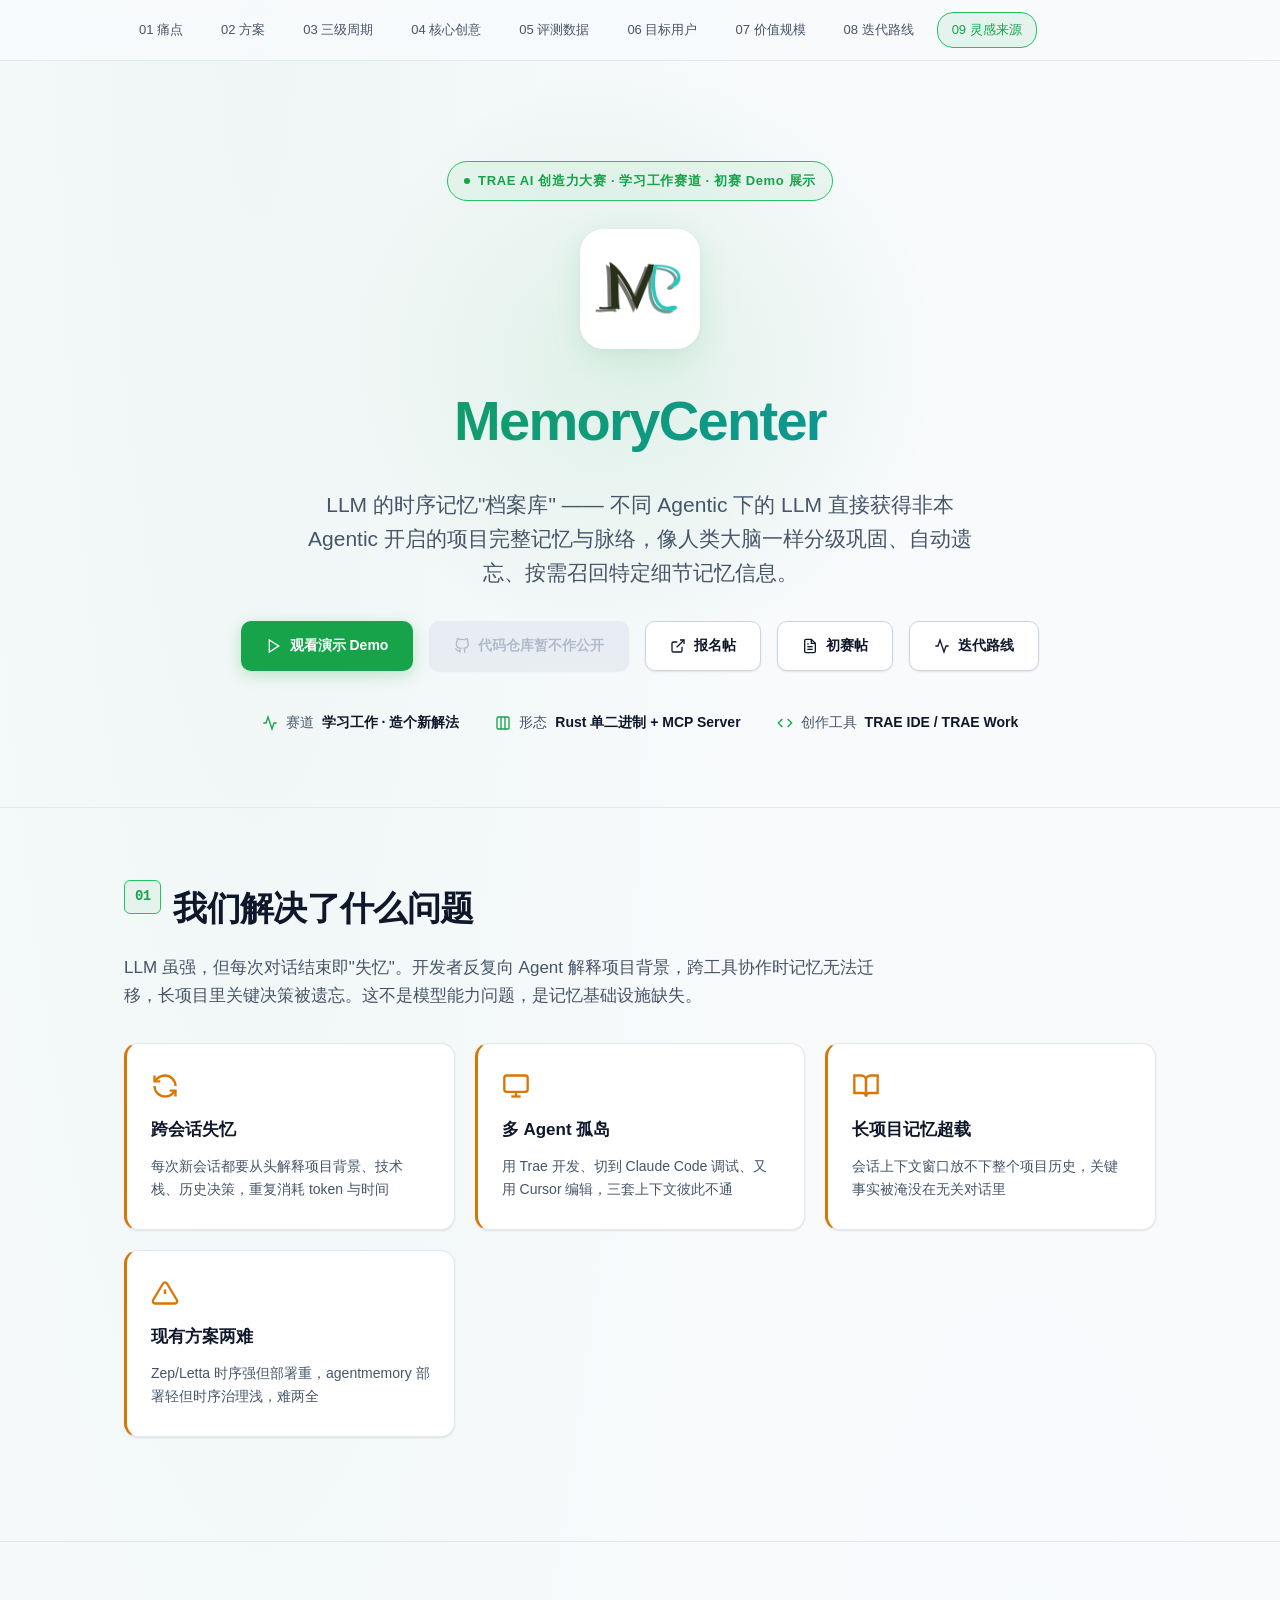
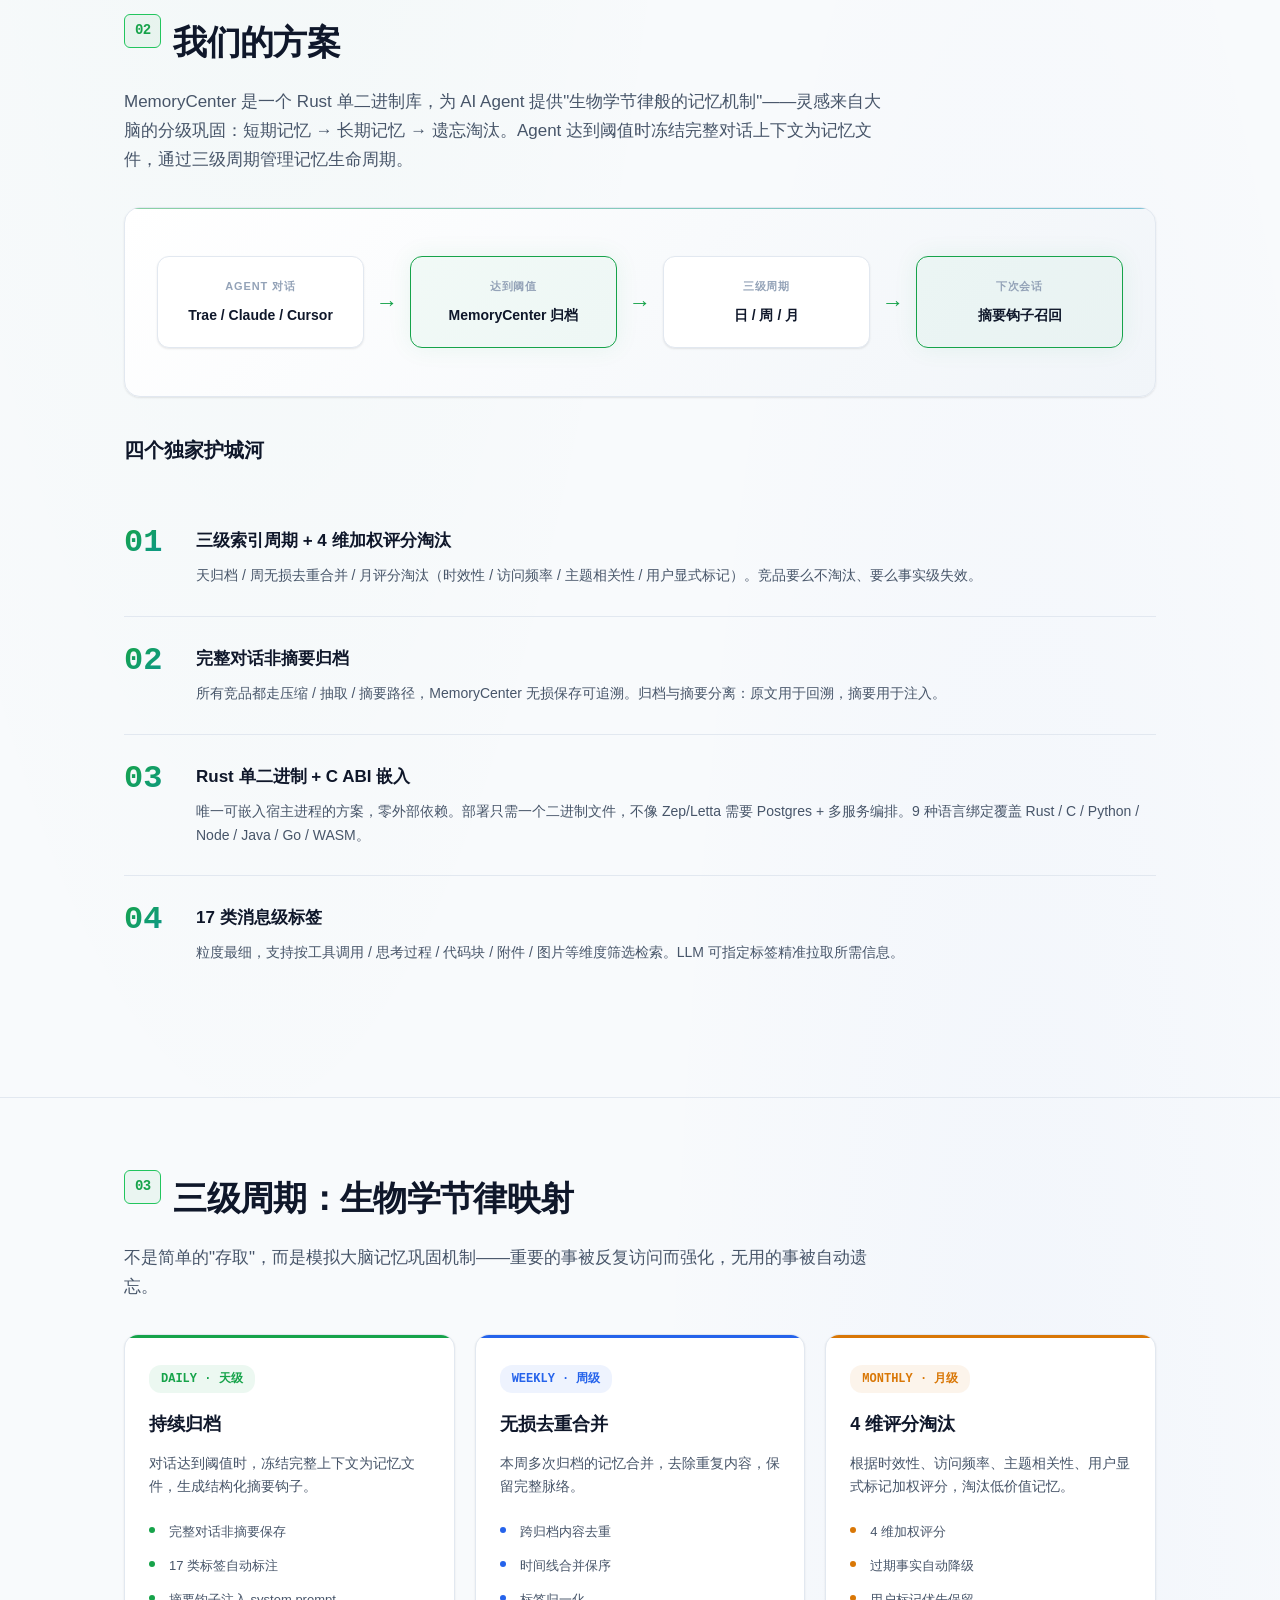
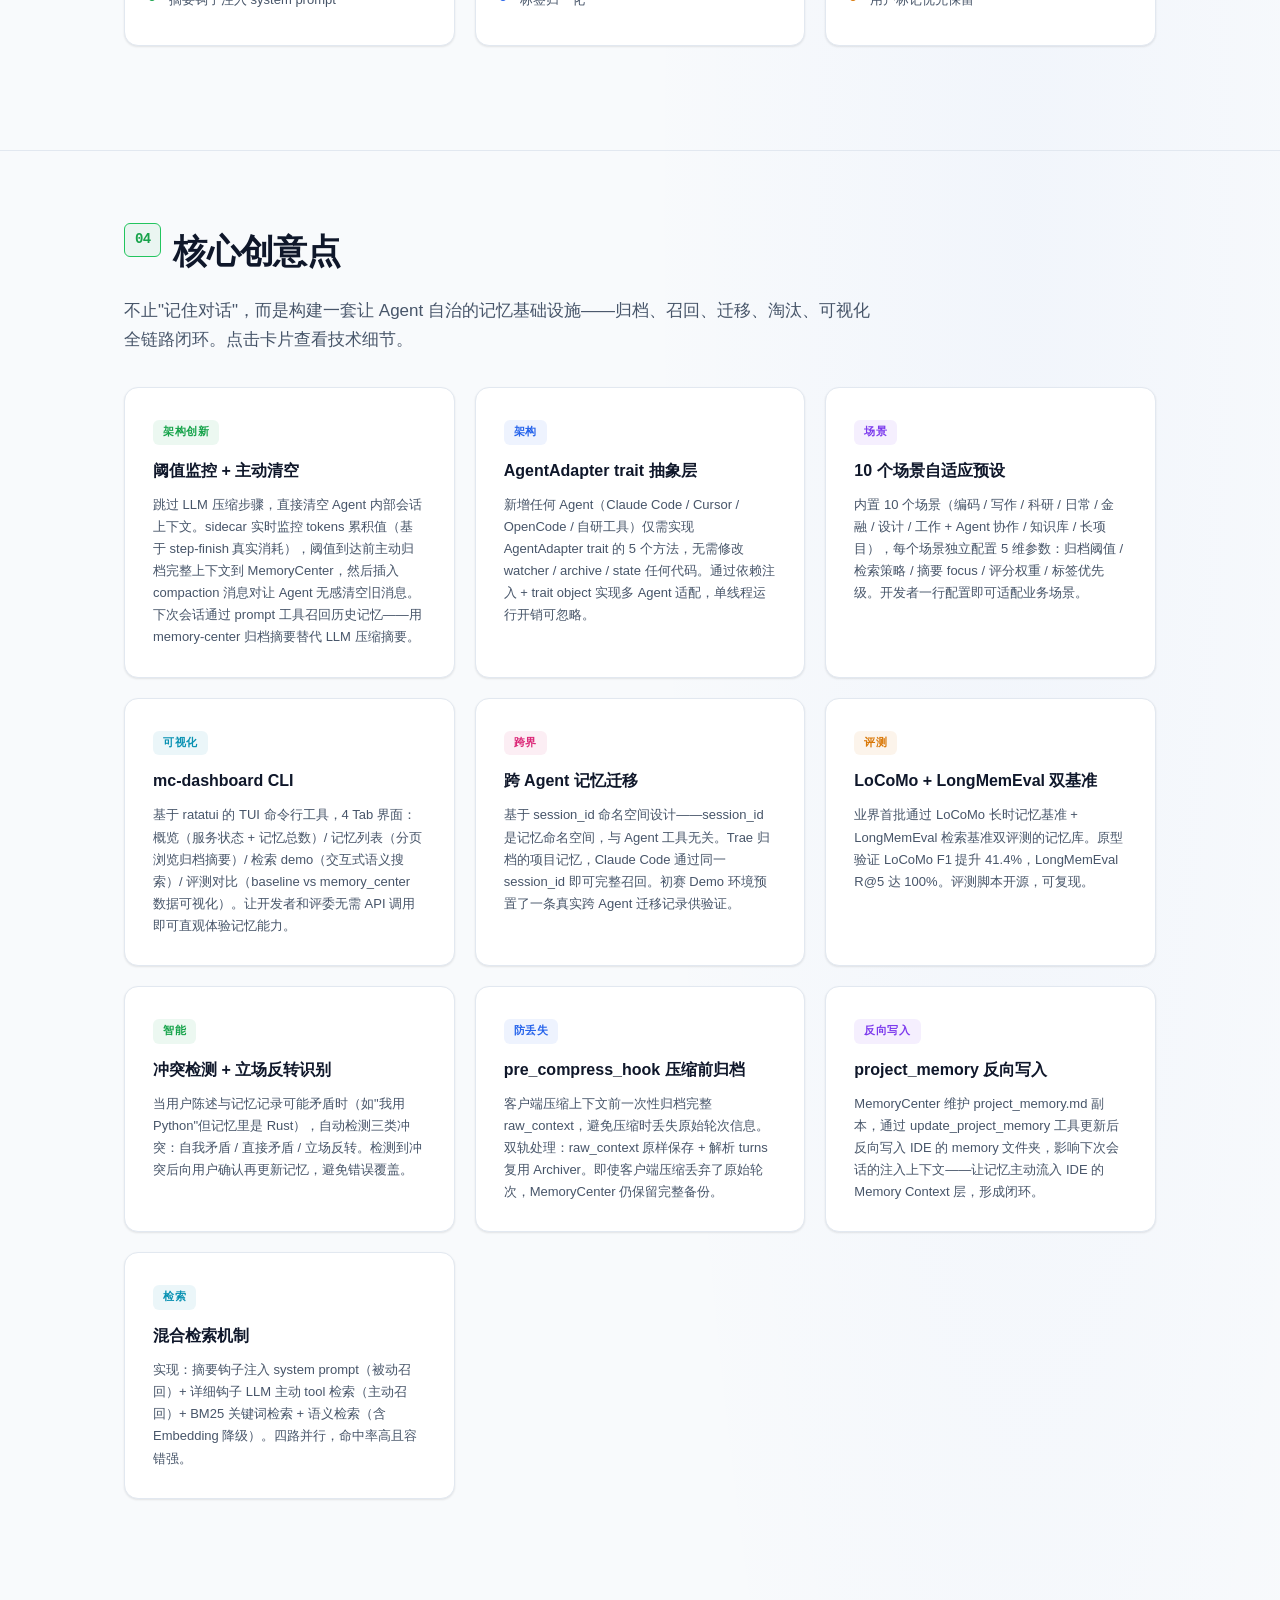
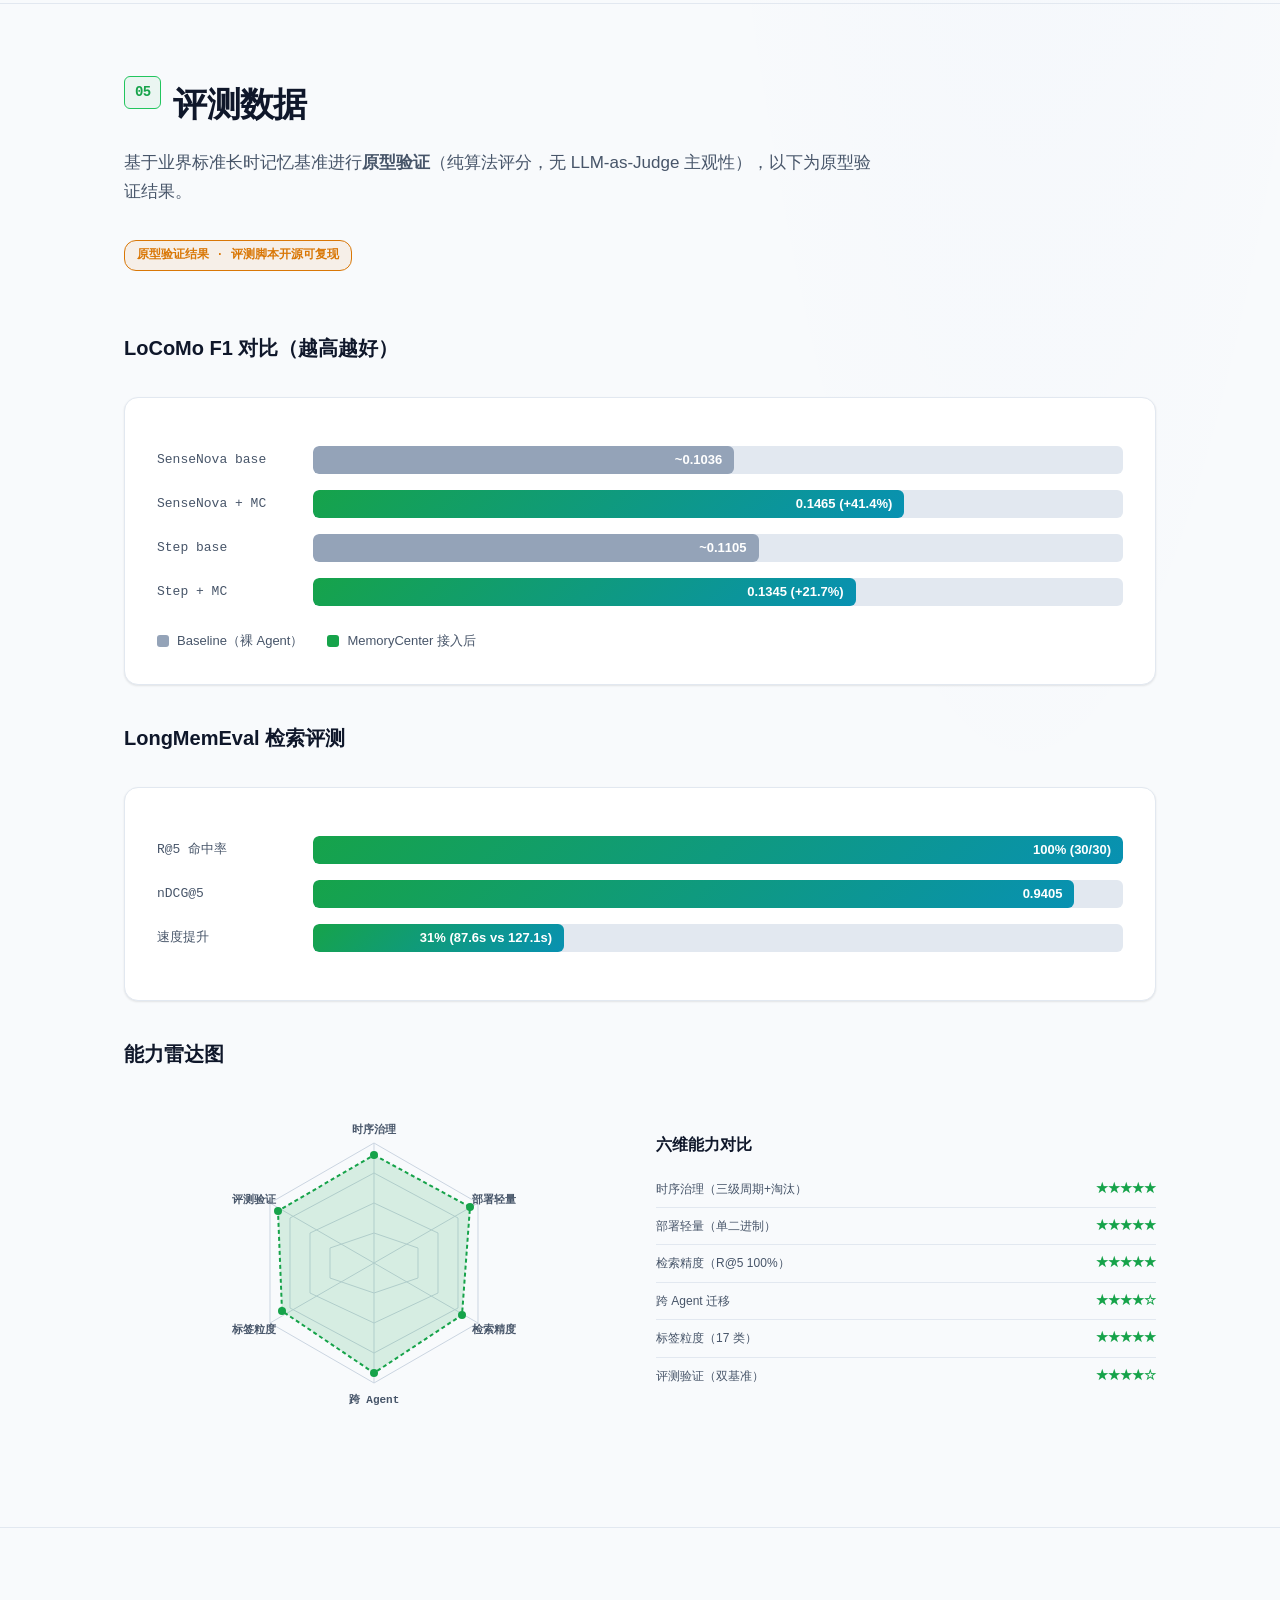
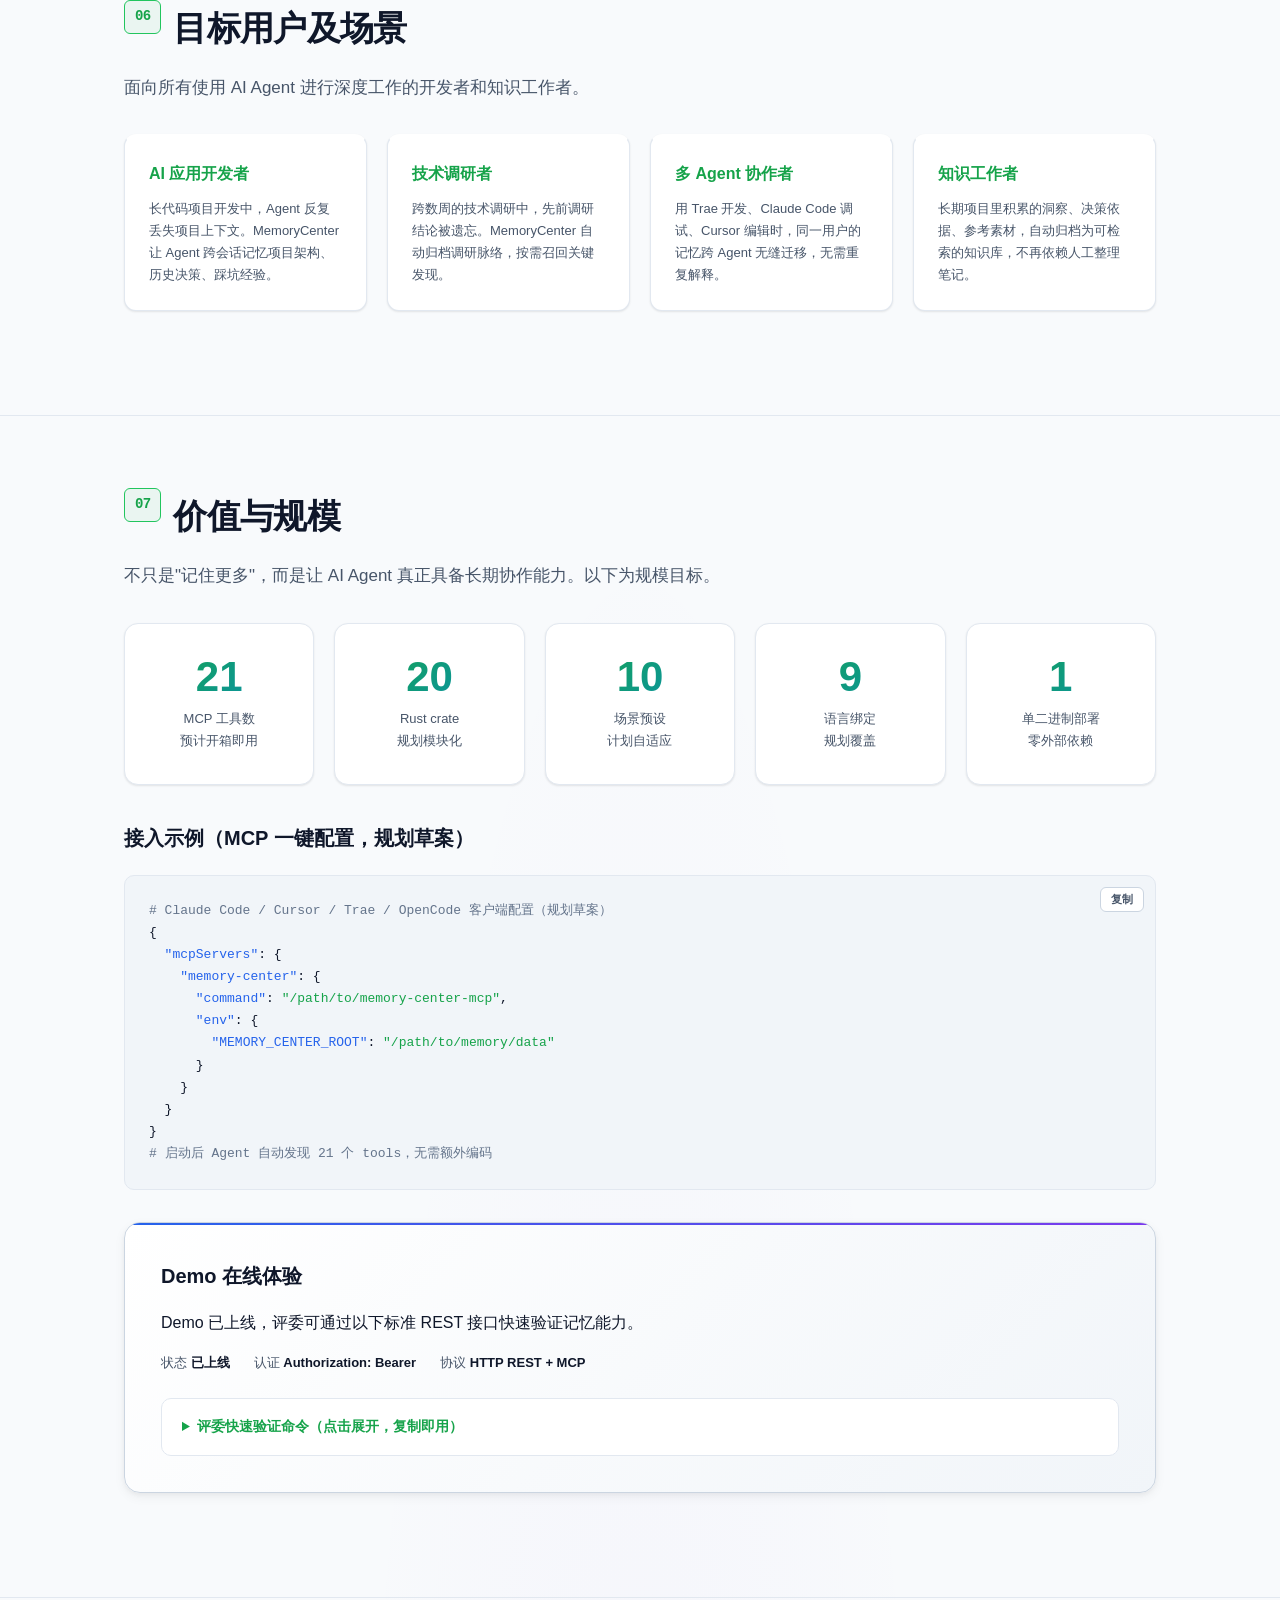
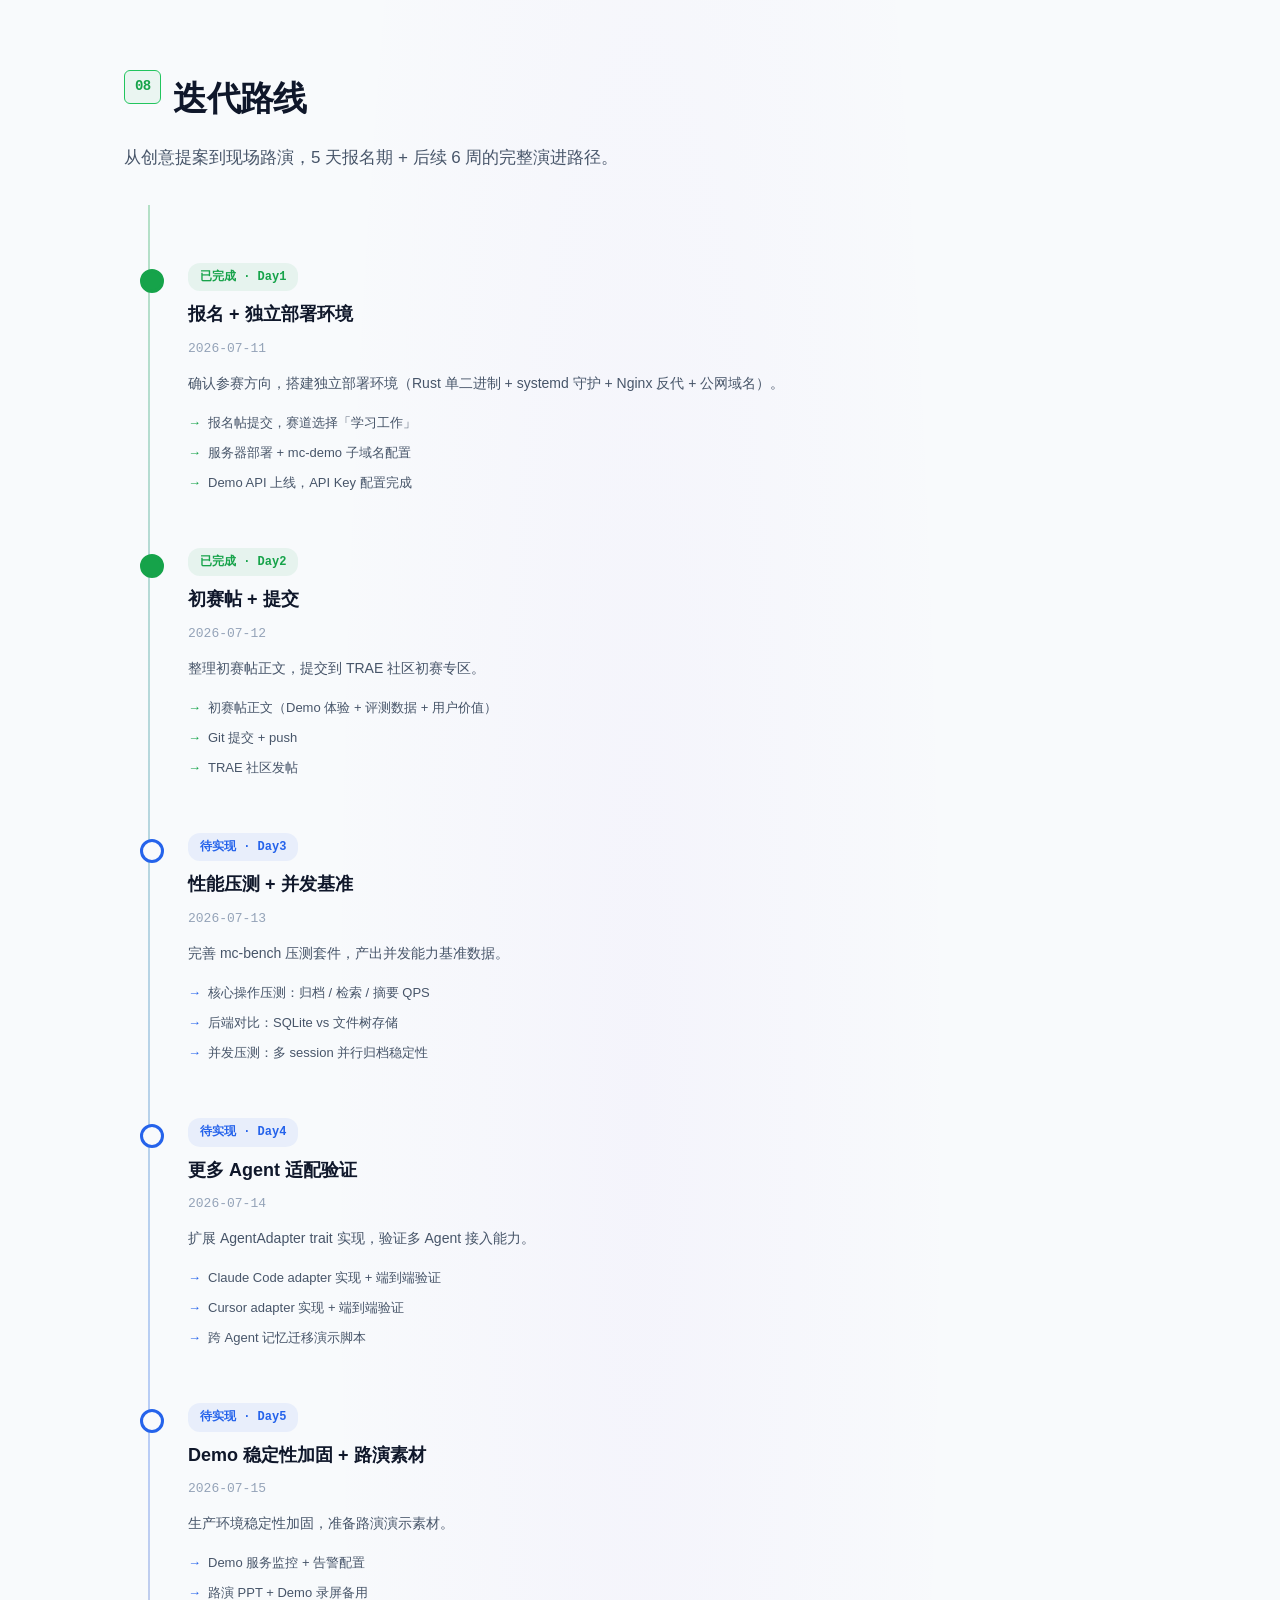
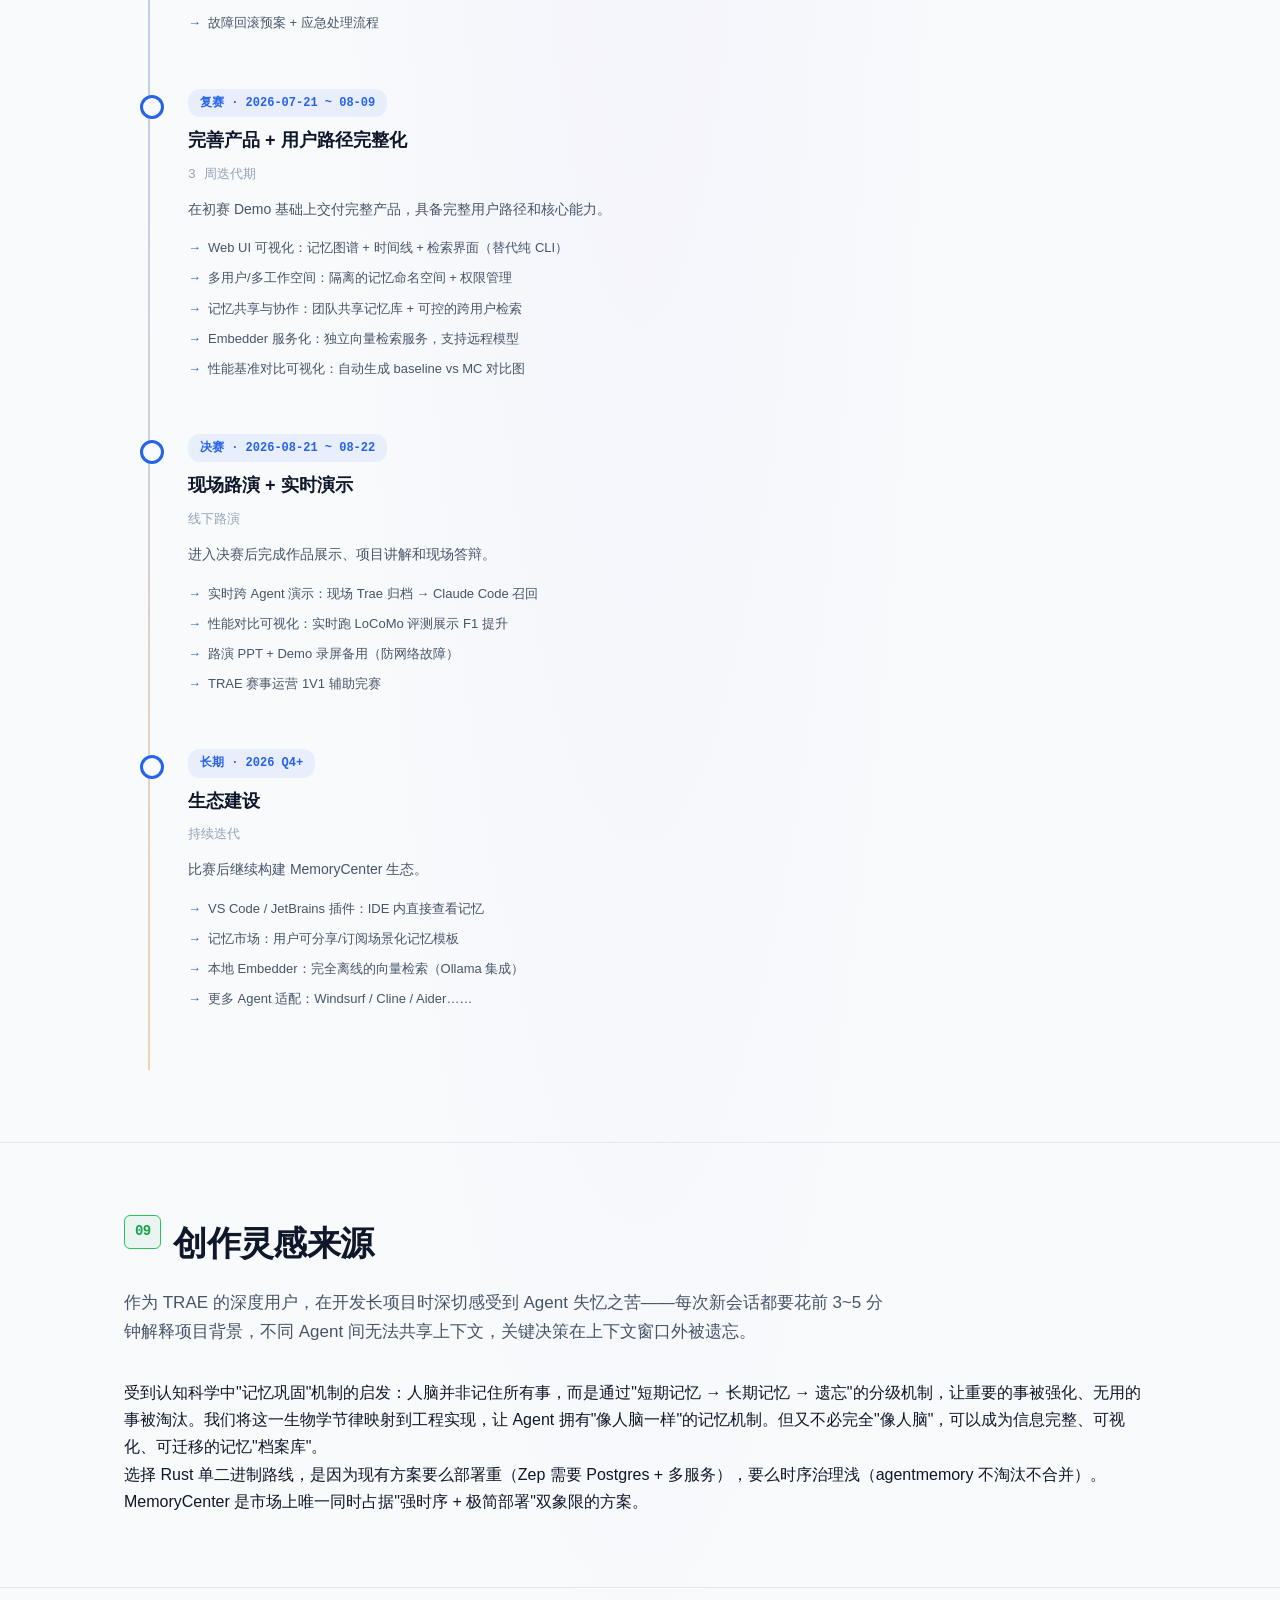
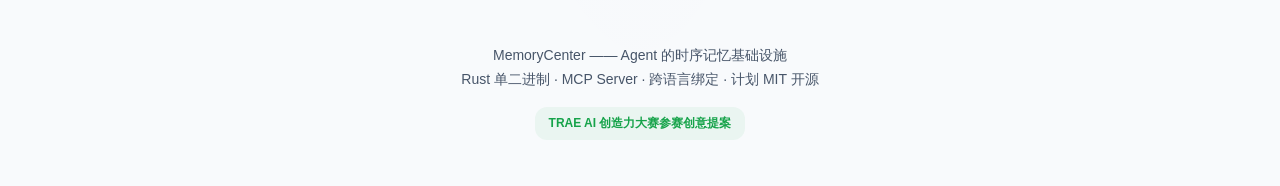
==== commit 611a472f: "feat(v2.55): P24 系数校准 + P28 OpenCode 扩充 + P29 方案A 上下文token估算" ====
--- a/contest/creative-proposal.html
+++ b/contest/creative-proposal.html
@@ -211,6 +211,21 @@
     transform: translateY(-2px);
     box-shadow: var(--shadow-md);
   }
+  /* 灰色不可点击按钮 —— 用于代码仓库暂不公开等场景 */
+  .btn-disabled {
+    background: var(--surface-3);
+    color: var(--text-mute);
+    border-color: var(--border);
+    cursor: not-allowed;
+    opacity: 0.7;
+  }
+  .btn-disabled:hover,
+  .btn-disabled:active {
+    transform: none;
+    border-color: var(--border);
+    color: var(--text-mute);
+    box-shadow: none;
+  }
   .btn .icon { width: 16px; height: 16px; }
   .hero-meta {
     display: flex;
@@ -951,9 +966,17 @@
         <svg class="icon" viewBox="0 0 24 24" fill="none" stroke="currentColor" stroke-width="2"><polygon points="5 3 19 12 5 21 5 3"/></svg>
         观看演示 Demo
       </a>
-      <a class="btn btn-secondary" href="https://github.com/LINGTIAN303/MemoryCenter" target="_blank">
+      <span class="btn btn-secondary btn-disabled" aria-disabled="true" title="代码仓库暂不作公开">
         <svg class="icon" viewBox="0 0 24 24" fill="none" stroke="currentColor" stroke-width="2"><path d="M9 19c-5 1.5-5-2.5-7-3m14 6v-3.87a3.37 3.37 0 0 0-.94-2.61c3.14-.35 6.44-1.54 6.44-7A5.44 5.44 0 0 0 20 4.77 5.07 5.07 0 0 0 19.91 1S18.73.65 16 2.48a13.38 13.38 0 0 0-7 0C6.27.65 5.09 1 5.09 1A5.07 5.07 0 0 0 5 4.77a5.44 5.44 0 0 0-1.5 3.78c0 5.42 3.3 6.61 6.44 7A3.37 3.37 0 0 0 9 18.13V22"/></svg>
-        查看代码仓库
+        代码仓库暂不作公开
+      </span>
+      <a class="btn btn-secondary" href="https://forum.trae.cn/t/topic/112215" target="_blank" rel="noopener">
+        <svg class="icon" viewBox="0 0 24 24" fill="none" stroke="currentColor" stroke-width="2"><path d="M18 13v6a2 2 0 0 1-2 2H5a2 2 0 0 1-2-2V8a2 2 0 0 1 2-2h6"/><polyline points="15 3 21 3 21 9"/><line x1="10" y1="14" x2="21" y2="3"/></svg>
+        报名帖
+      </a>
+      <a class="btn btn-secondary" href="https://forum.trae.cn/t/topic/147825" target="_blank" rel="noopener">
+        <svg class="icon" viewBox="0 0 24 24" fill="none" stroke="currentColor" stroke-width="2"><path d="M14 2H6a2 2 0 0 0-2 2v16a2 2 0 0 0 2 2h12a2 2 0 0 0 2-2V8z"/><polyline points="14 2 14 8 20 8"/><line x1="16" y1="13" x2="8" y2="13"/><line x1="16" y1="17" x2="8" y2="17"/><polyline points="10 9 9 9 8 9"/></svg>
+        初赛帖
       </a>
       <a class="btn btn-secondary" href="#roadmap">
         <svg class="icon" viewBox="0 0 24 24" fill="none" stroke="currentColor" stroke-width="2"><polyline points="22 12 18 12 15 21 9 3 6 12 2 12"/></svg>
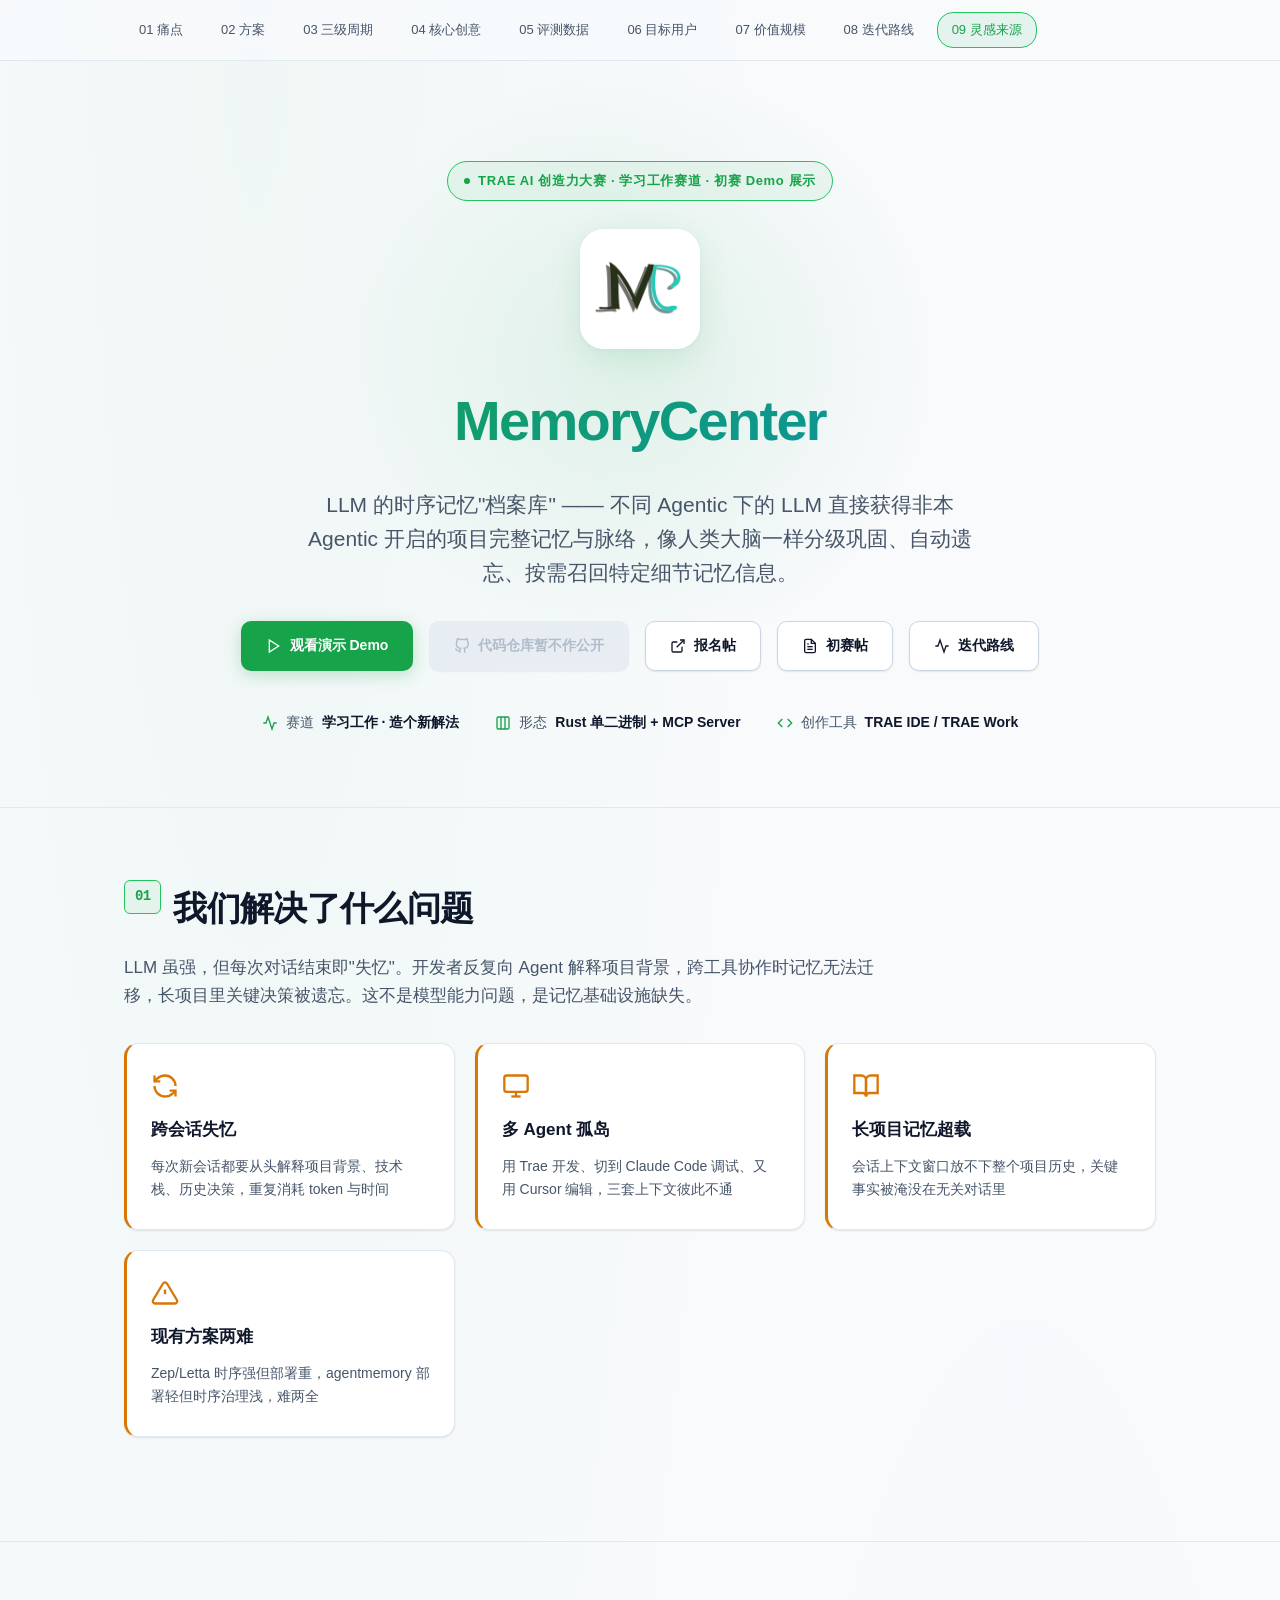
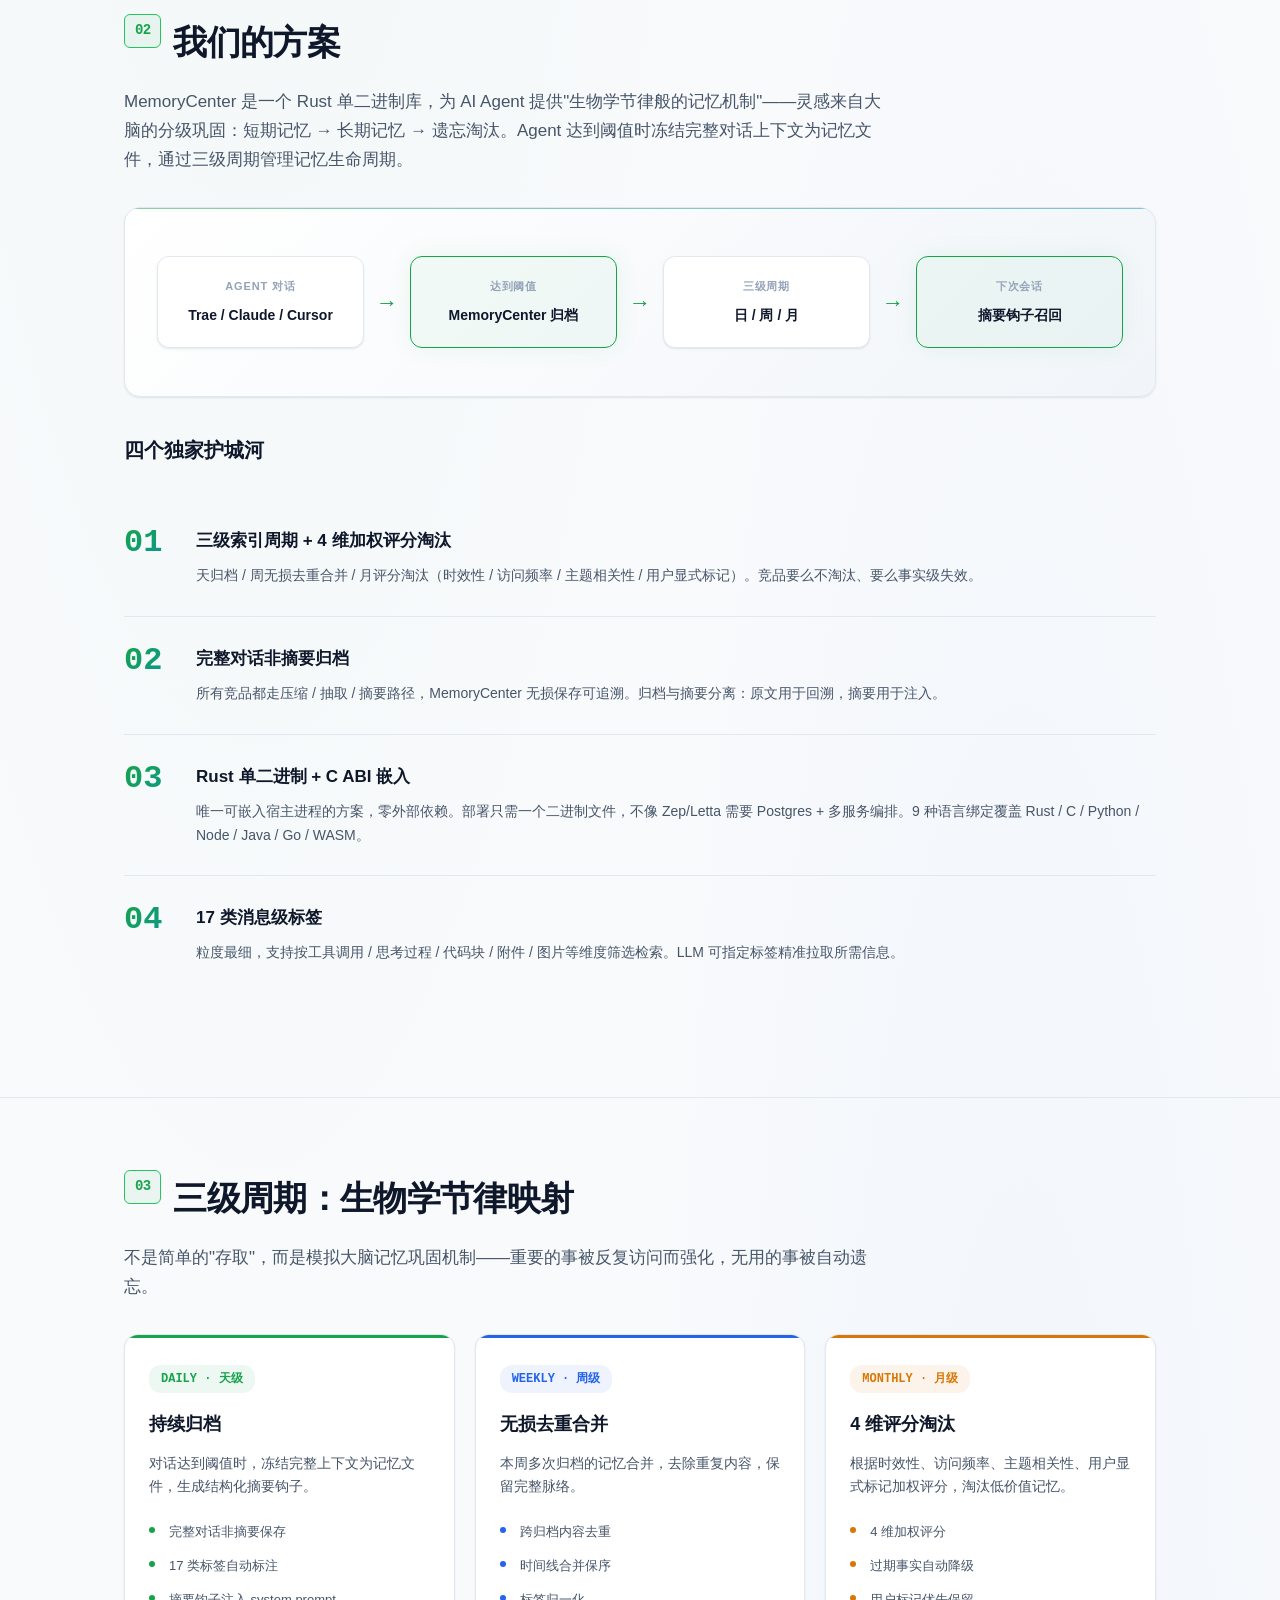
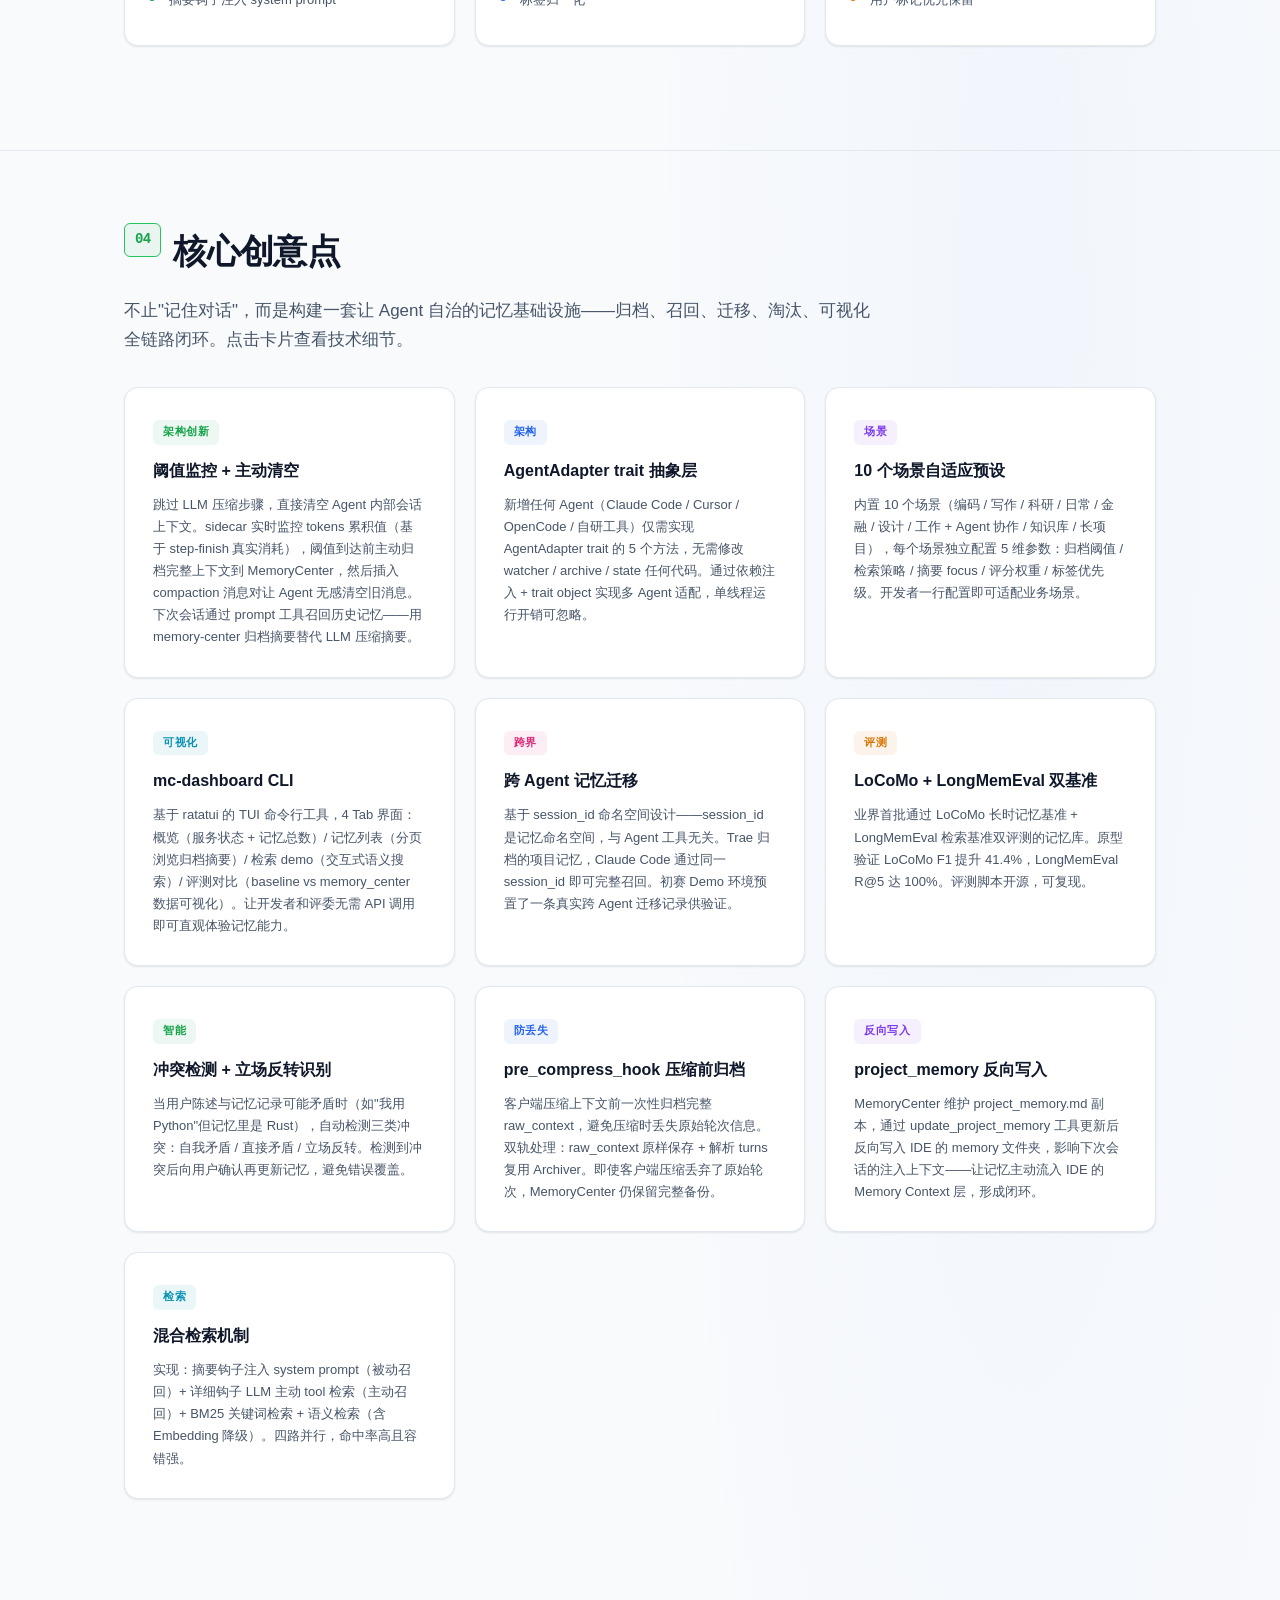
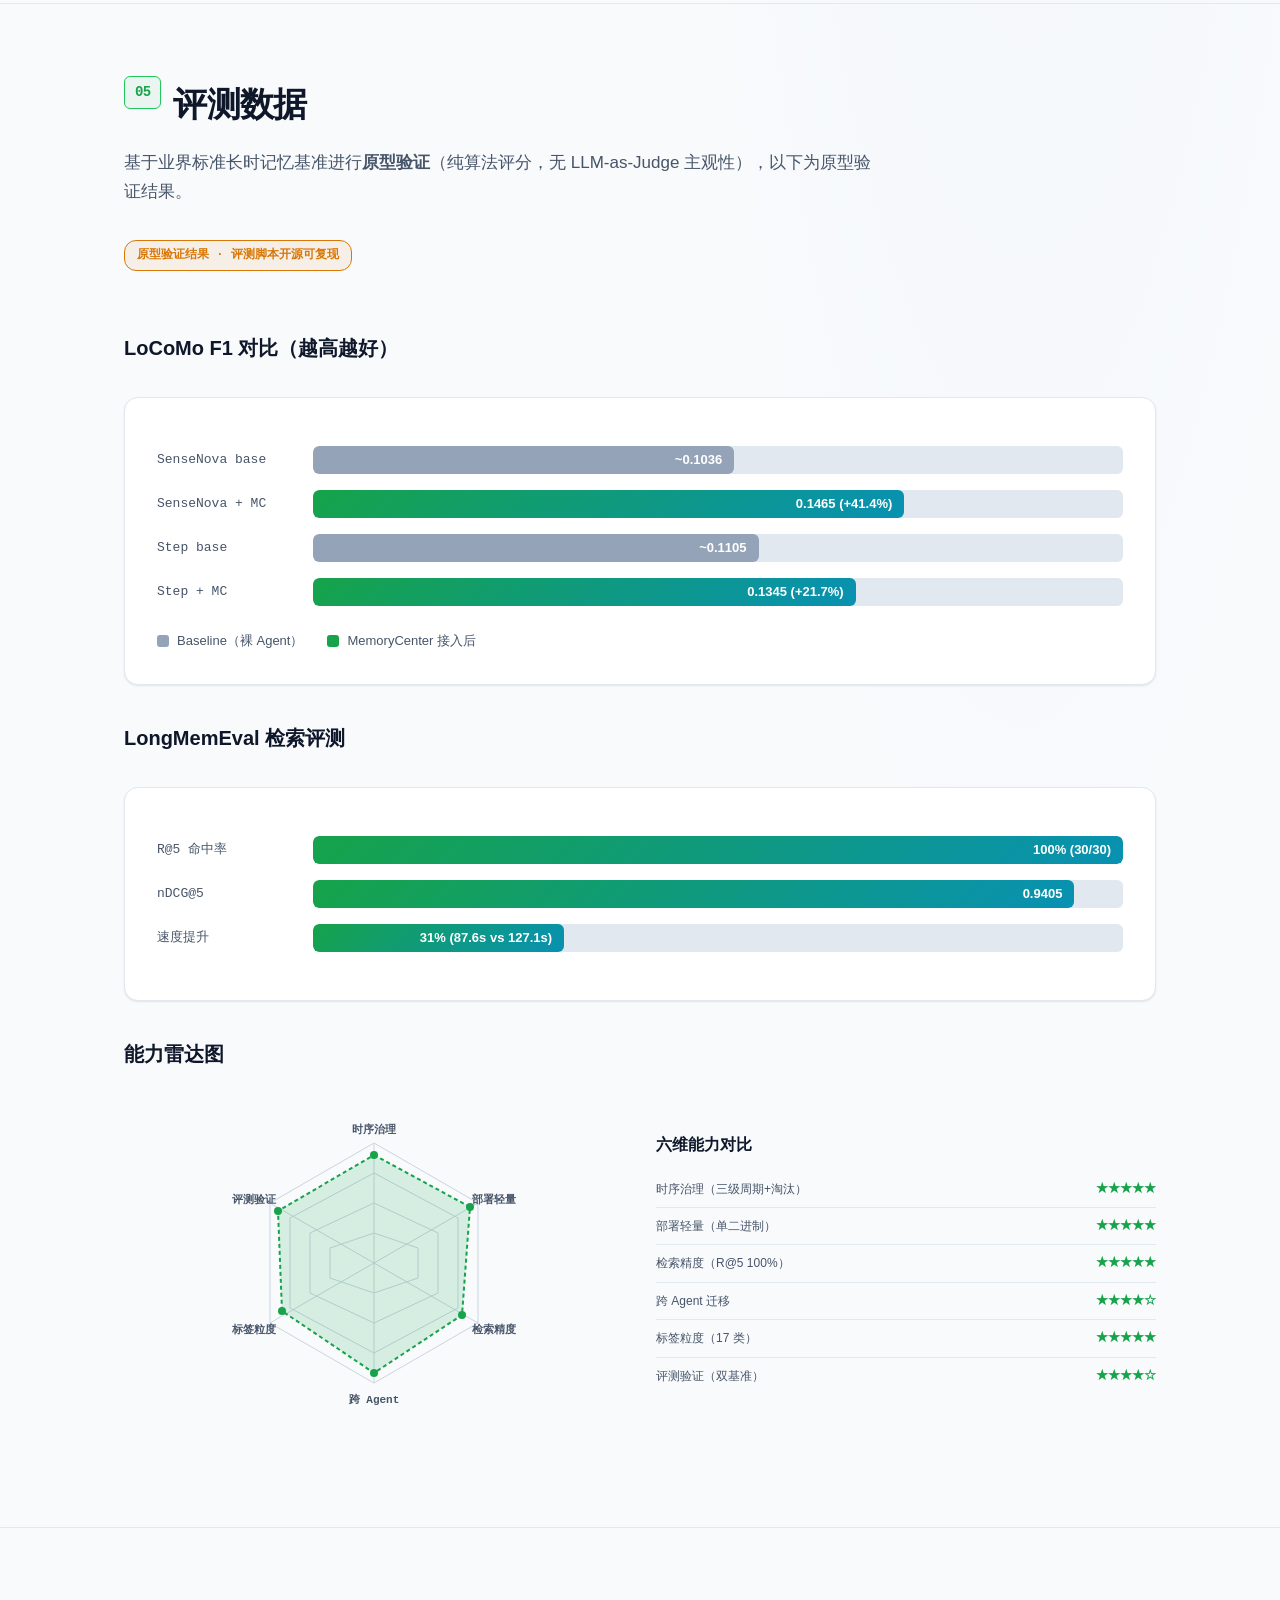
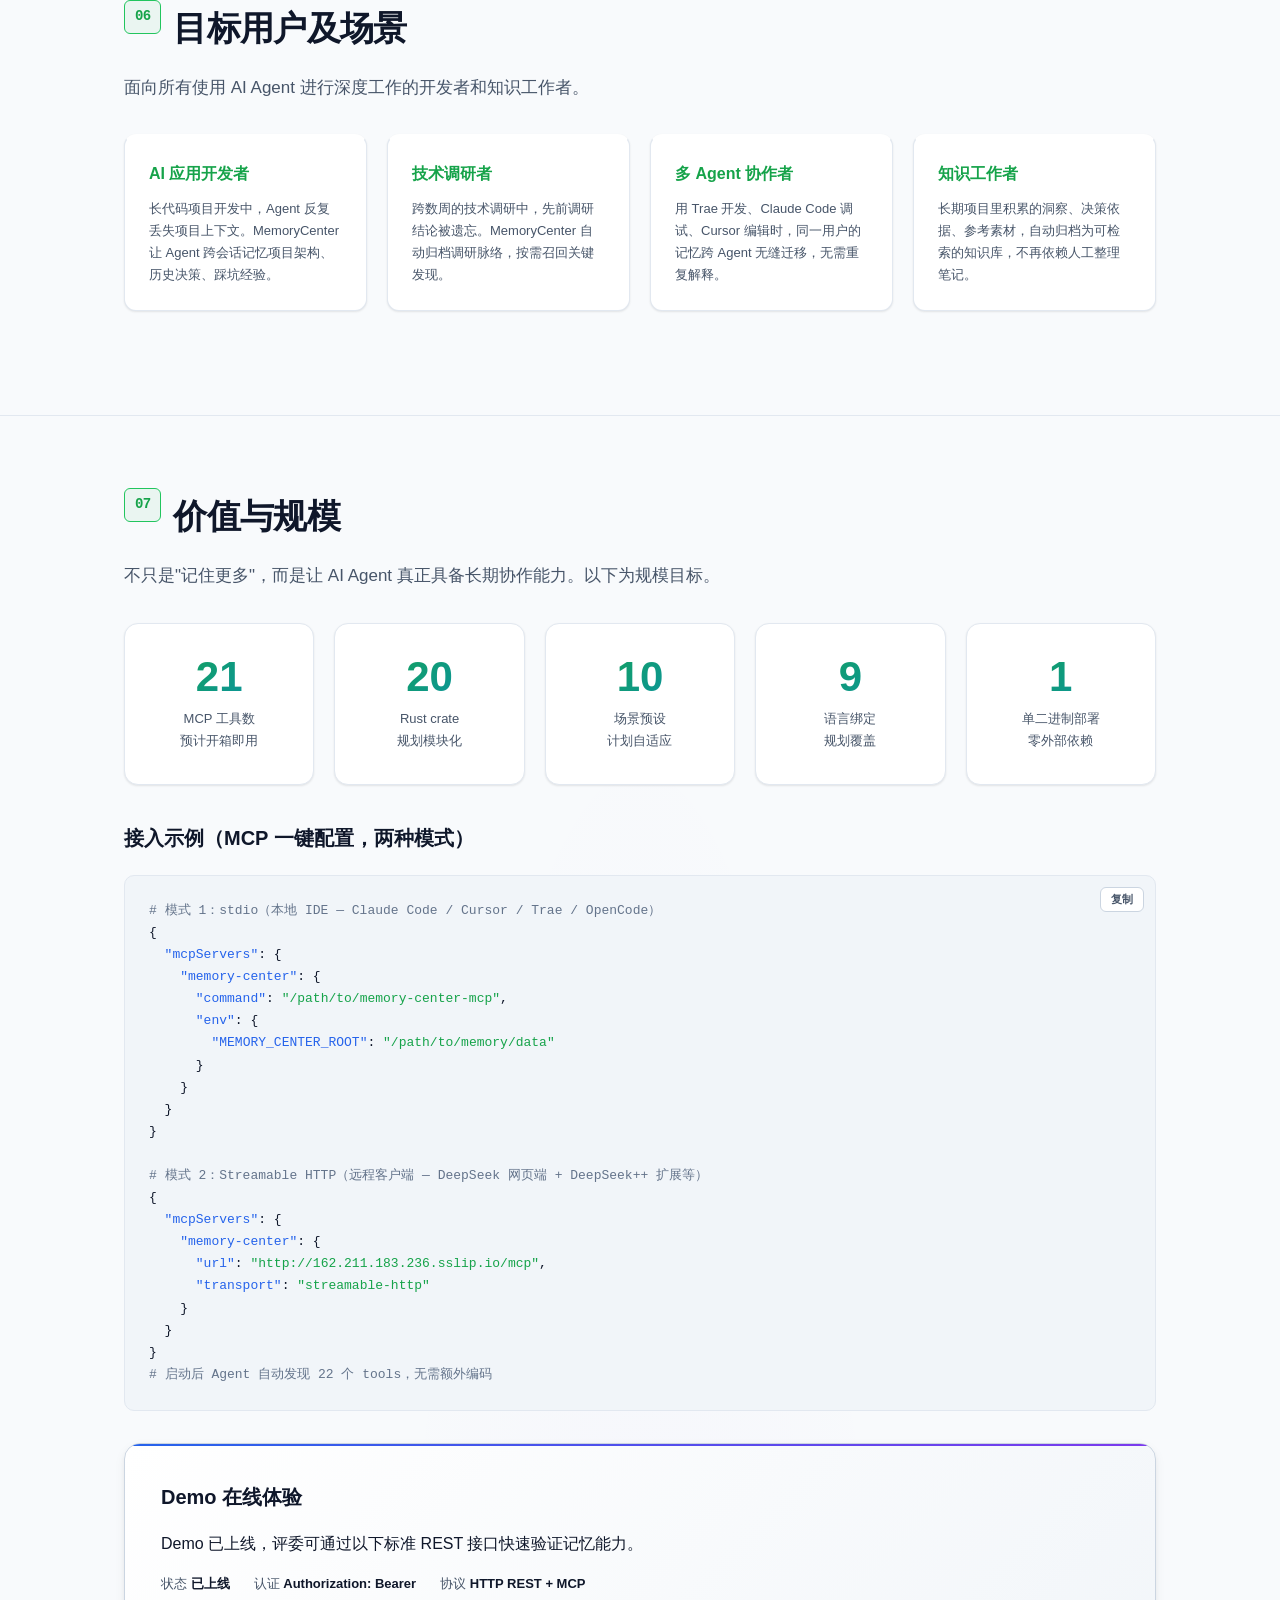
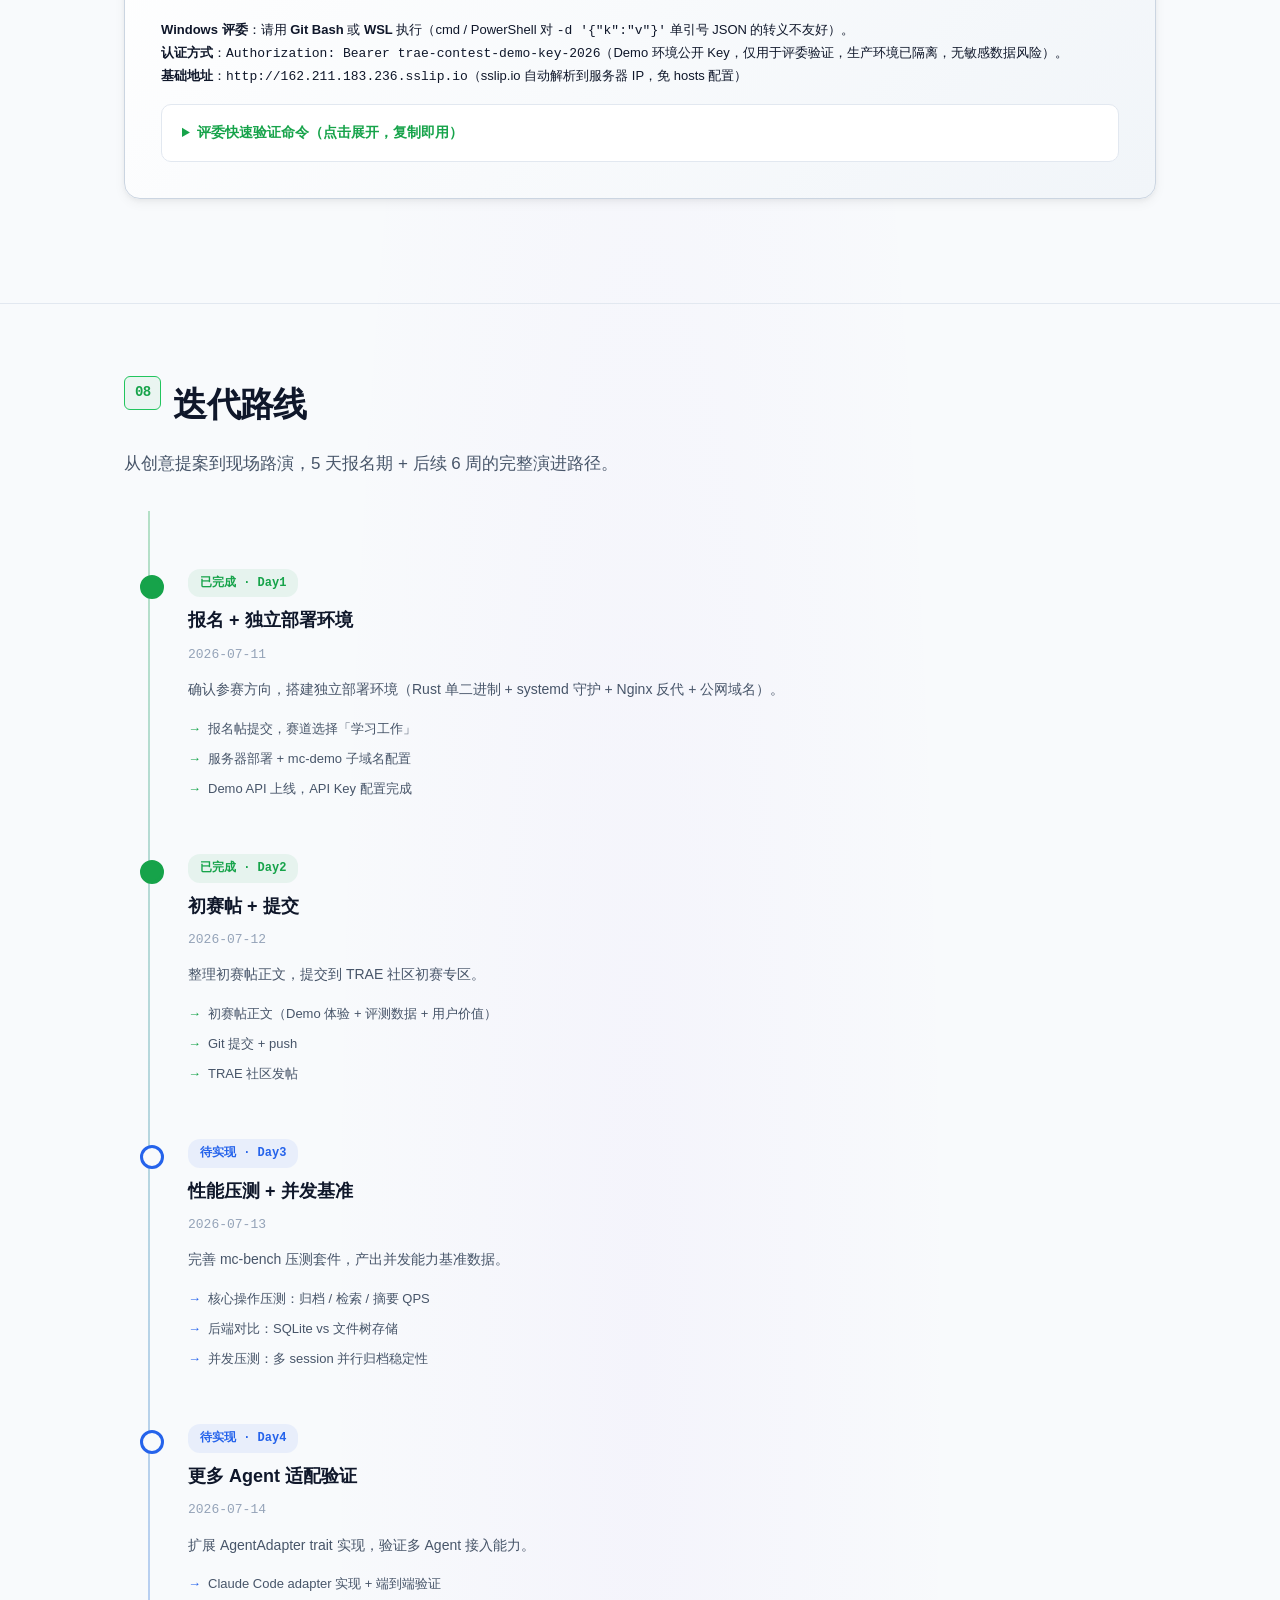
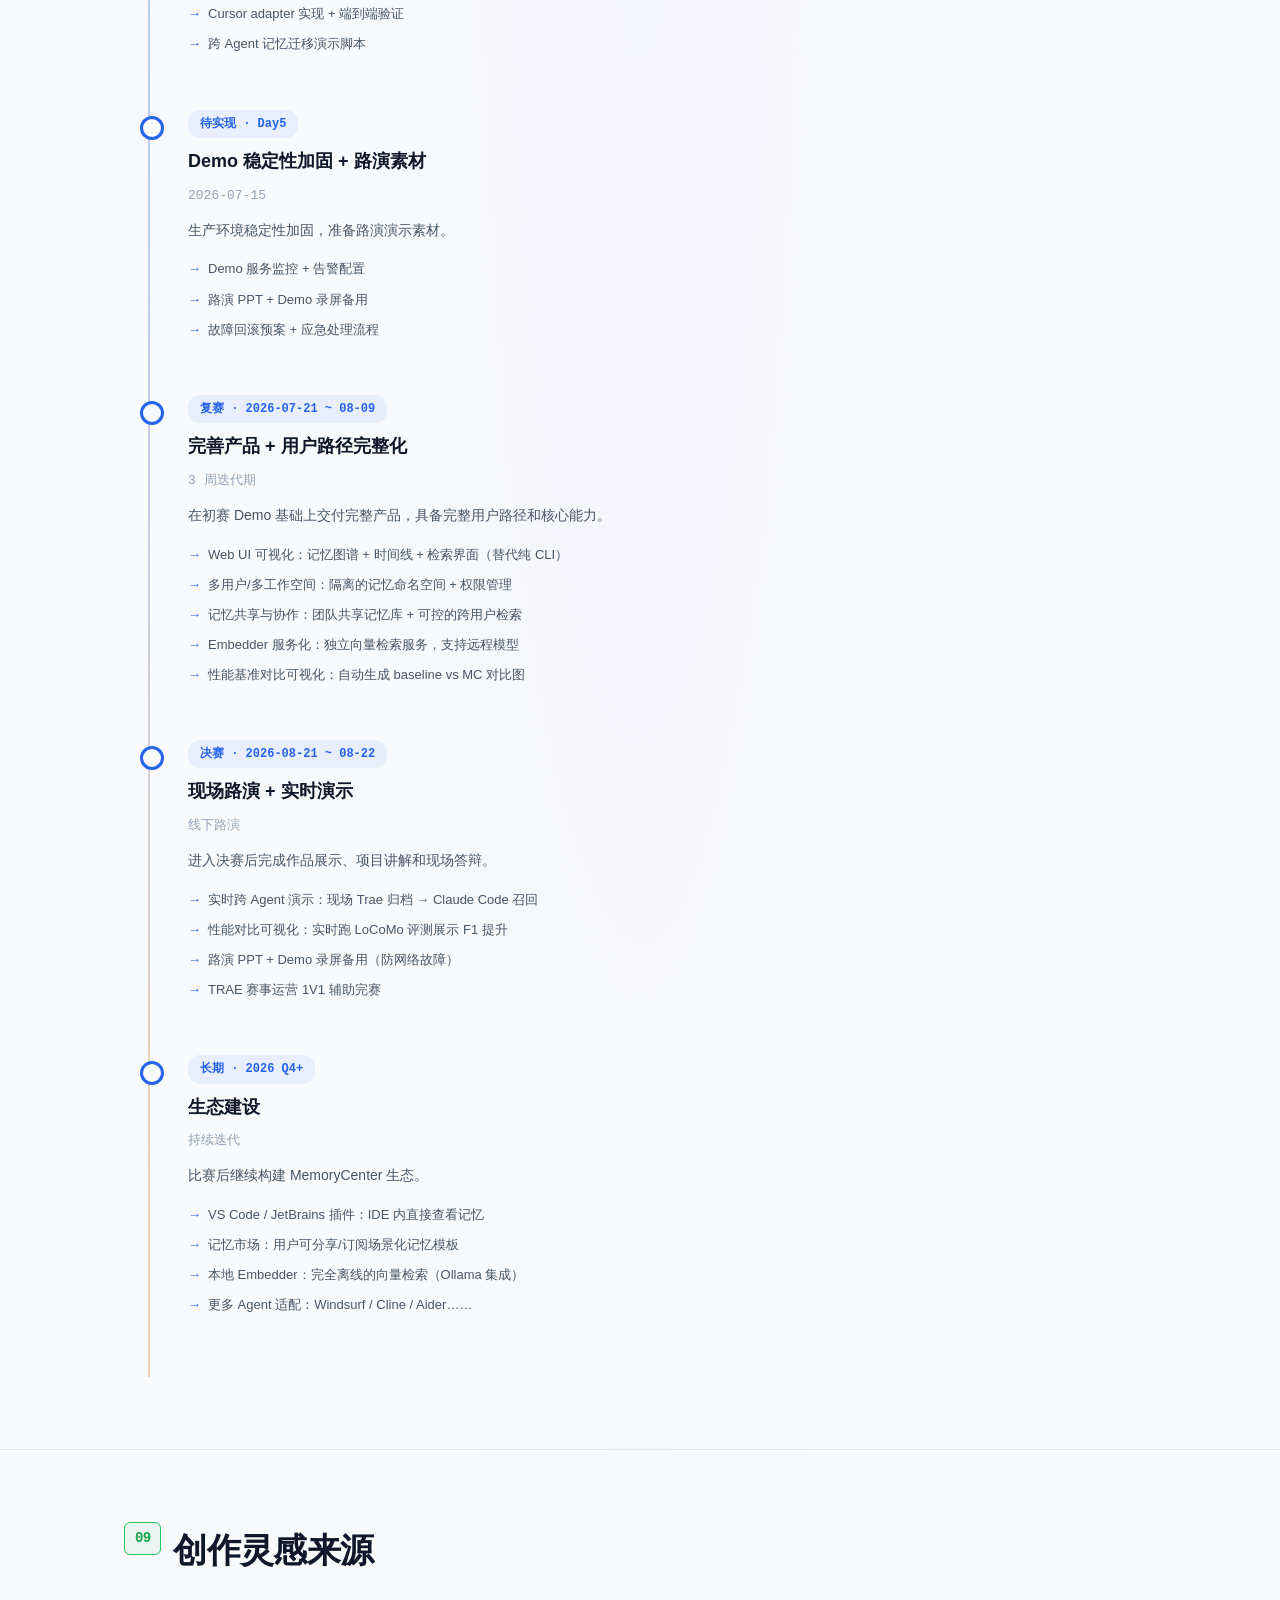
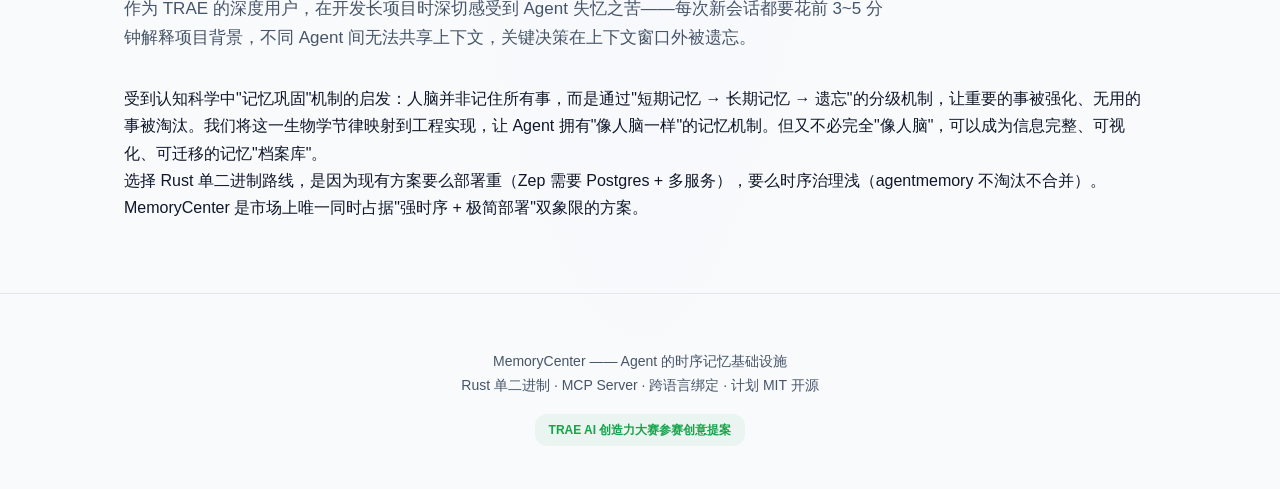
==== commit c4f37dff: "docs(contest): 更新接入示例与评委快速验证命令" ====
--- a/contest/creative-proposal.html
+++ b/contest/creative-proposal.html
@@ -1359,10 +1359,10 @@
       </div>
     </div>
 
-    <h3>接入示例（MCP 一键配置，规划草案）</h3>
+    <h3>接入示例（MCP 一键配置，两种模式）</h3>
     <div class="code-wrap">
       <button class="copy-btn" onclick="copyCode(this)">复制</button>
-      <pre><span class="com"># Claude Code / Cursor / Trae / OpenCode 客户端配置（规划草案）</span>
+      <pre><span class="com"># 模式 1：stdio（本地 IDE — Claude Code / Cursor / Trae / OpenCode）</span>
 {
   <span class="key">"mcpServers"</span>: {
     <span class="key">"memory-center"</span>: {
@@ -1373,7 +1373,17 @@
     }
   }
 }
-<span class="com"># 启动后 Agent 自动发现 21 个 tools，无需额外编码</span></pre>
+
+<span class="com"># 模式 2：Streamable HTTP（远程客户端 — DeepSeek 网页端 + DeepSeek++ 扩展等）</span>
+{
+  <span class="key">"mcpServers"</span>: {
+    <span class="key">"memory-center"</span>: {
+      <span class="key">"url"</span>: <span class="str">"http://162.211.183.236.sslip.io/mcp"</span>,
+      <span class="key">"transport"</span>: <span class="str">"streamable-http"</span>
+    }
+  }
+}
+<span class="com"># 启动后 Agent 自动发现 22 个 tools，无需额外编码</span></pre>
     </div>
 
     <div class="demo-card">
@@ -1384,6 +1394,9 @@
         <span>认证 <strong>Authorization: Bearer</strong></span>
         <span>协议 <strong>HTTP REST + MCP</strong></span>
       </div>
+      <p style="margin-top:12px;font-size:13px;color:var(--text-light);"><strong>Windows 评委</strong>：请用 <strong>Git Bash</strong> 或 <strong>WSL</strong> 执行（cmd / PowerShell 对 <code>-d '{"k":"v"}'</code> 单引号 JSON 的转义不友好）。<br/>
+      <strong>认证方式</strong>：<code>Authorization: Bearer trae-contest-demo-key-2026</code>（Demo 环境公开 Key，仅用于评委验证，生产环境已隔离，无敏感数据风险）。<br/>
+      <strong>基础地址</strong>：<code>http://162.211.183.236.sslip.io</code>（sslip.io 自动解析到服务器 IP，免 hosts 配置）</p>
       <details>
         <summary>评委快速验证命令（点击展开，复制即用）</summary>
         <div class="code-wrap">
@@ -1391,20 +1404,36 @@
 <pre><span class="com"># 1. 健康检查</span>
 curl http://<span class="str">162.211.183.236.sslip.io</span>/healthz
 
-<span class="com"># 2. 查看归档记忆列表</span>
+<span class="com"># 2. 查看归档记忆列表  → 验证能力：自动归档（Agent 压缩上下文后，记忆被持久化）</span>
+<span class="com"># 预期返回：HTTP 200 + JSON 数组，含 1 条预置记忆（summary_title = "我在开发 MemoryCenter 项目..."）</span>
 curl -H <span class="str">"Authorization: Bearer trae-contest-demo-key-2026"</span> \
   http://<span class="str">162.211.183.236.sslip.io</span>/api/v1/sessions/<span class="str">cross-agent-demo-20260711</span>/summaries
 
 <span class="com"># 3. 语义检索（验证记忆召回能力）</span>
+<span class="com"># 预期返回：HTTP 200 + JSON，含 results 数组，至少 1 条结果，source="keyword"（未配 Embedder 时降级 BM25）</span>
 curl -X POST -H <span class="str">"Authorization: Bearer trae-contest-demo-key-2026"</span> \
   -H <span class="str">"Content-Type: application/json"</span> \
   -d <span class="str">'{"query":"MemoryCenter 技术栈","top_k":5}'</span> \
   http://<span class="str">162.211.183.236.sslip.io</span>/api/v1/sessions/<span class="str">cross-agent-demo-20260711</span>/search
 
 <span class="com"># 4. 获取记忆摘要（模拟 Agent 新会话拉取历史记忆）</span>
+<span class="com"># 预期返回：HTTP 200 + JSON，prompt 字段含"# 可用记忆索引"标题 + 预置记忆条目</span>
 curl -H <span class="str">"Authorization: Bearer trae-contest-demo-key-2026"</span> \
-  http://<span class="str">162.211.183.236.sslip.io</span>/api/v1/sessions/<span class="str">cross-agent-demo-20260711</span>/prompt</pre>
+  http://<span class="str">162.211.183.236.sslip.io</span>/api/v1/sessions/<span class="str">cross-agent-demo-20260711</span>/prompt
+
+<span class="com"># 5. 跨 Agent 全局检索  → 验证能力：多项目聚合检索（scope=session/project/multi_project）</span>
+<span class="com"># 预期返回：HTTP 200 + JSON，results 数组含跨 session/project 的记忆，mode="keyword"</span>
+curl -X POST -H <span class="str">"Authorization: Bearer trae-contest-demo-key-2026"</span> \
+  -H <span class="str">"Content-Type: application/json"</span> \
+  -d <span class="str">'{"query":"MemoryCenter 技术栈","scope":"session","session_id":"cross-agent-demo-20260711","top_k":5}'</span> \
+  http://<span class="str">162.211.183.236.sslip.io</span>/api/v1/search</pre>
         </div>
+        <p style="margin-top:12px;font-size:13px;color:var(--text-light);"><strong>常见问题排查</strong>：</p>
+        <ul style="font-size:13px;color:var(--text-light);margin-left:20px;line-height:1.7;">
+          <li><code>HTTP 401 UNAUTHORIZED</code>：忘记带 <code>-H "Authorization: Bearer trae-contest-demo-key-2026"</code> 头</li>
+          <li><code>HTTP 422 Unprocessable Entity</code>：JSON body 格式错误，检查单引号是否被终端吃掉（Windows PowerShell 用户请改用 Git Bash）</li>
+          <li><code>Failed to parse JSON</code>：<code>-d</code> 后 JSON 必须是合法 JSON，不能有多余逗号或注释</li>
+        </ul>
       </details>
     </div>
   </div>
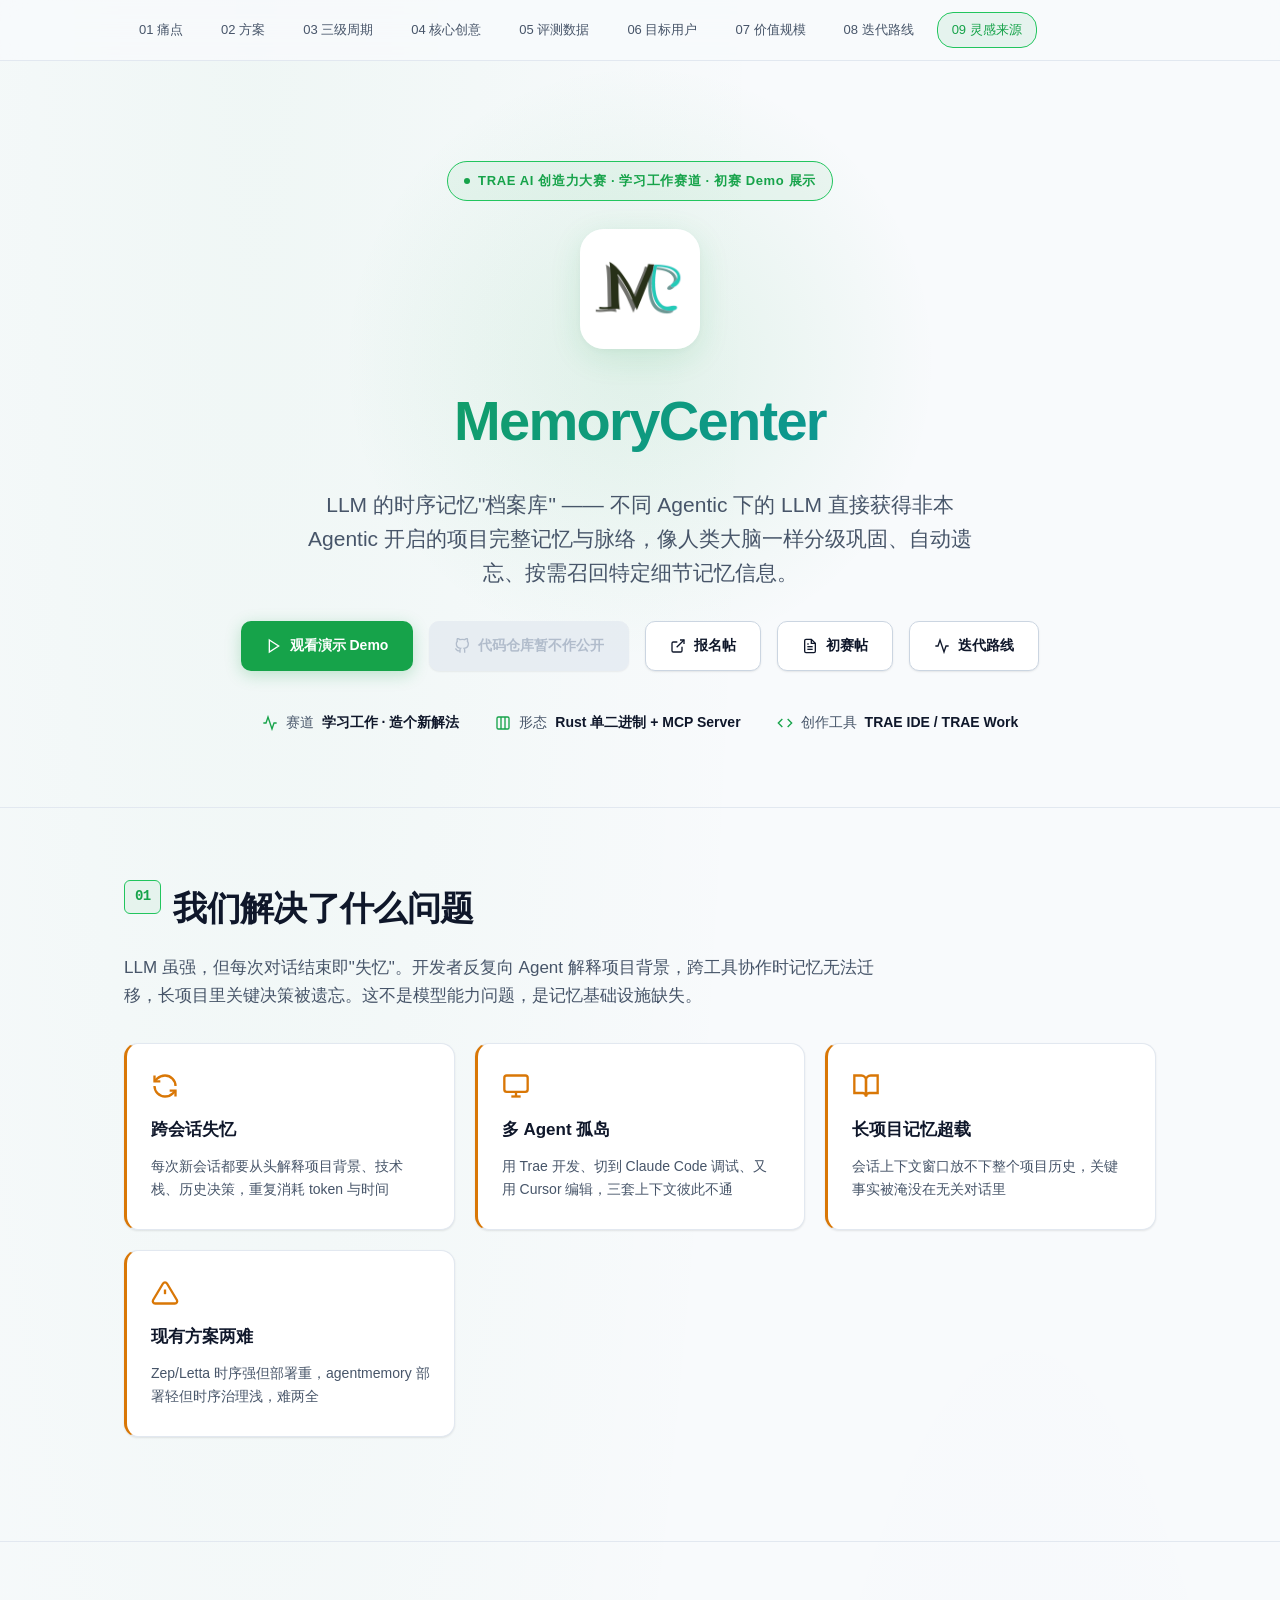
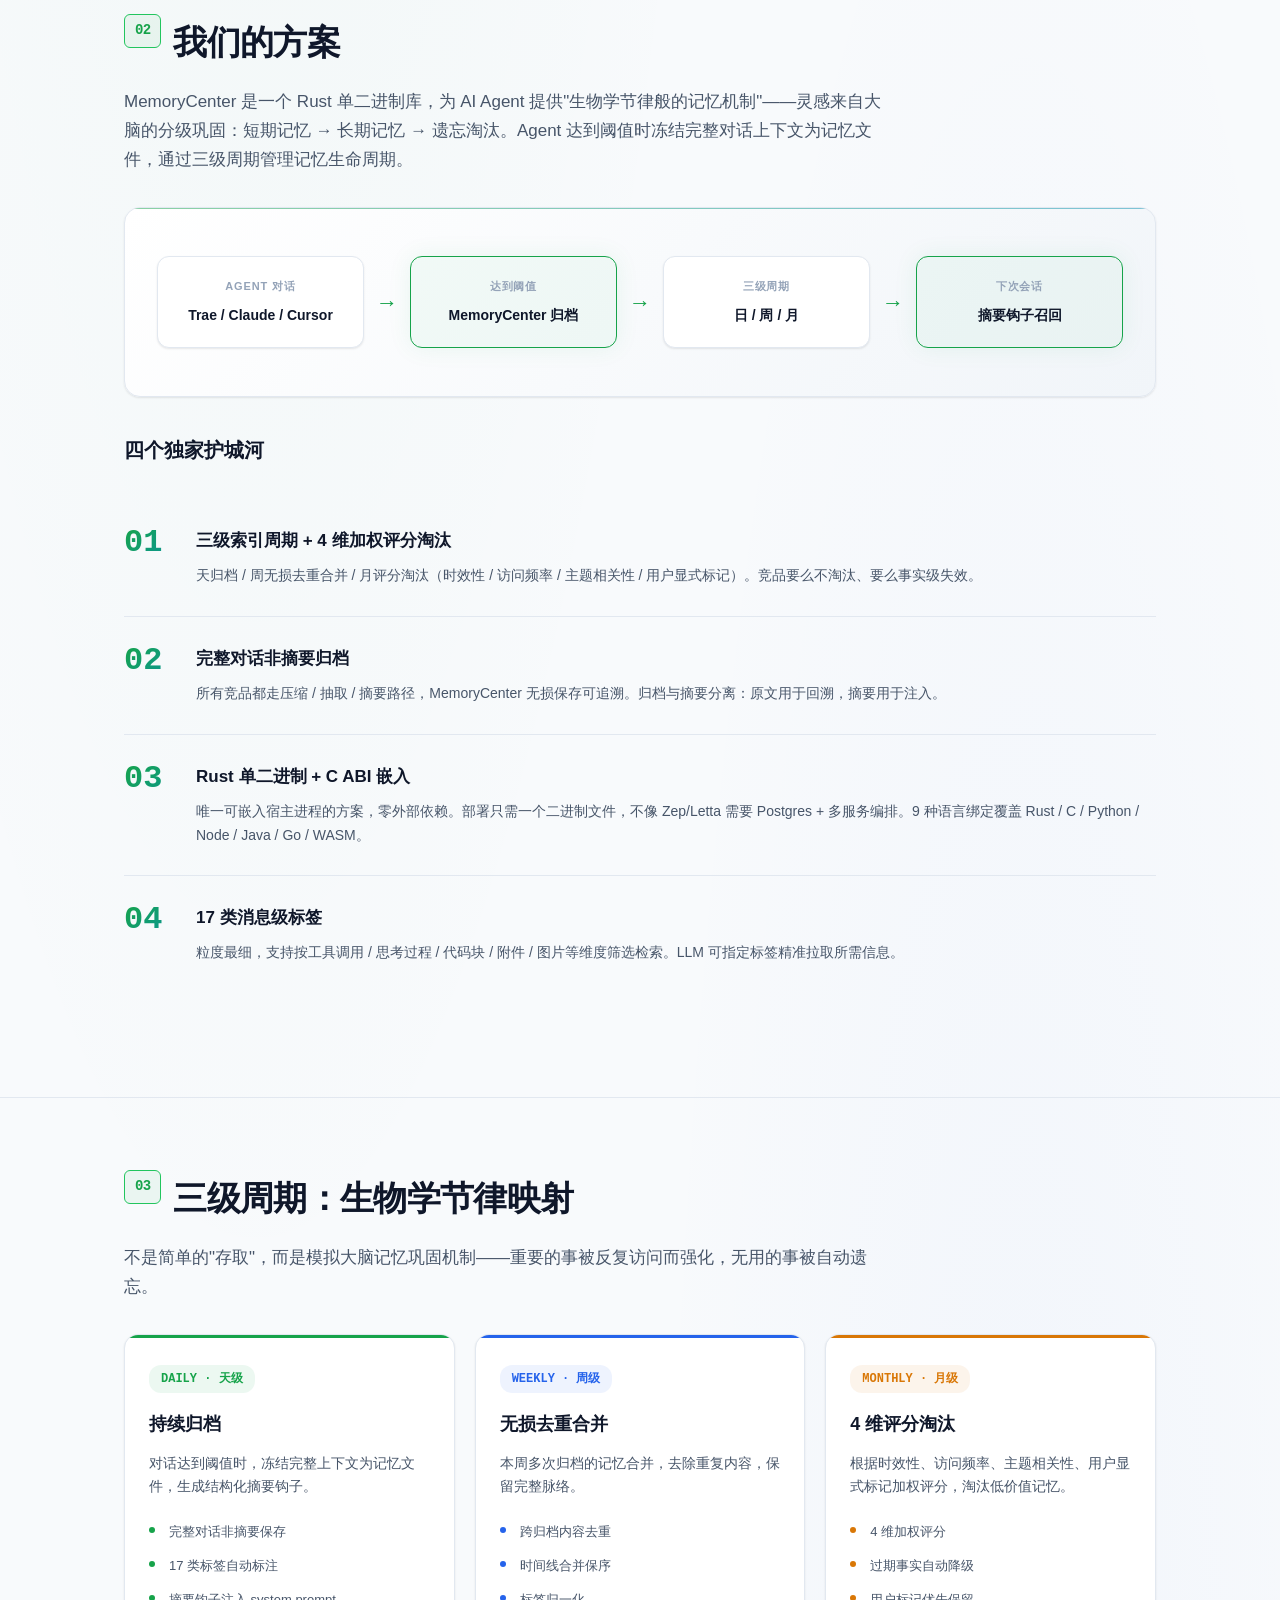
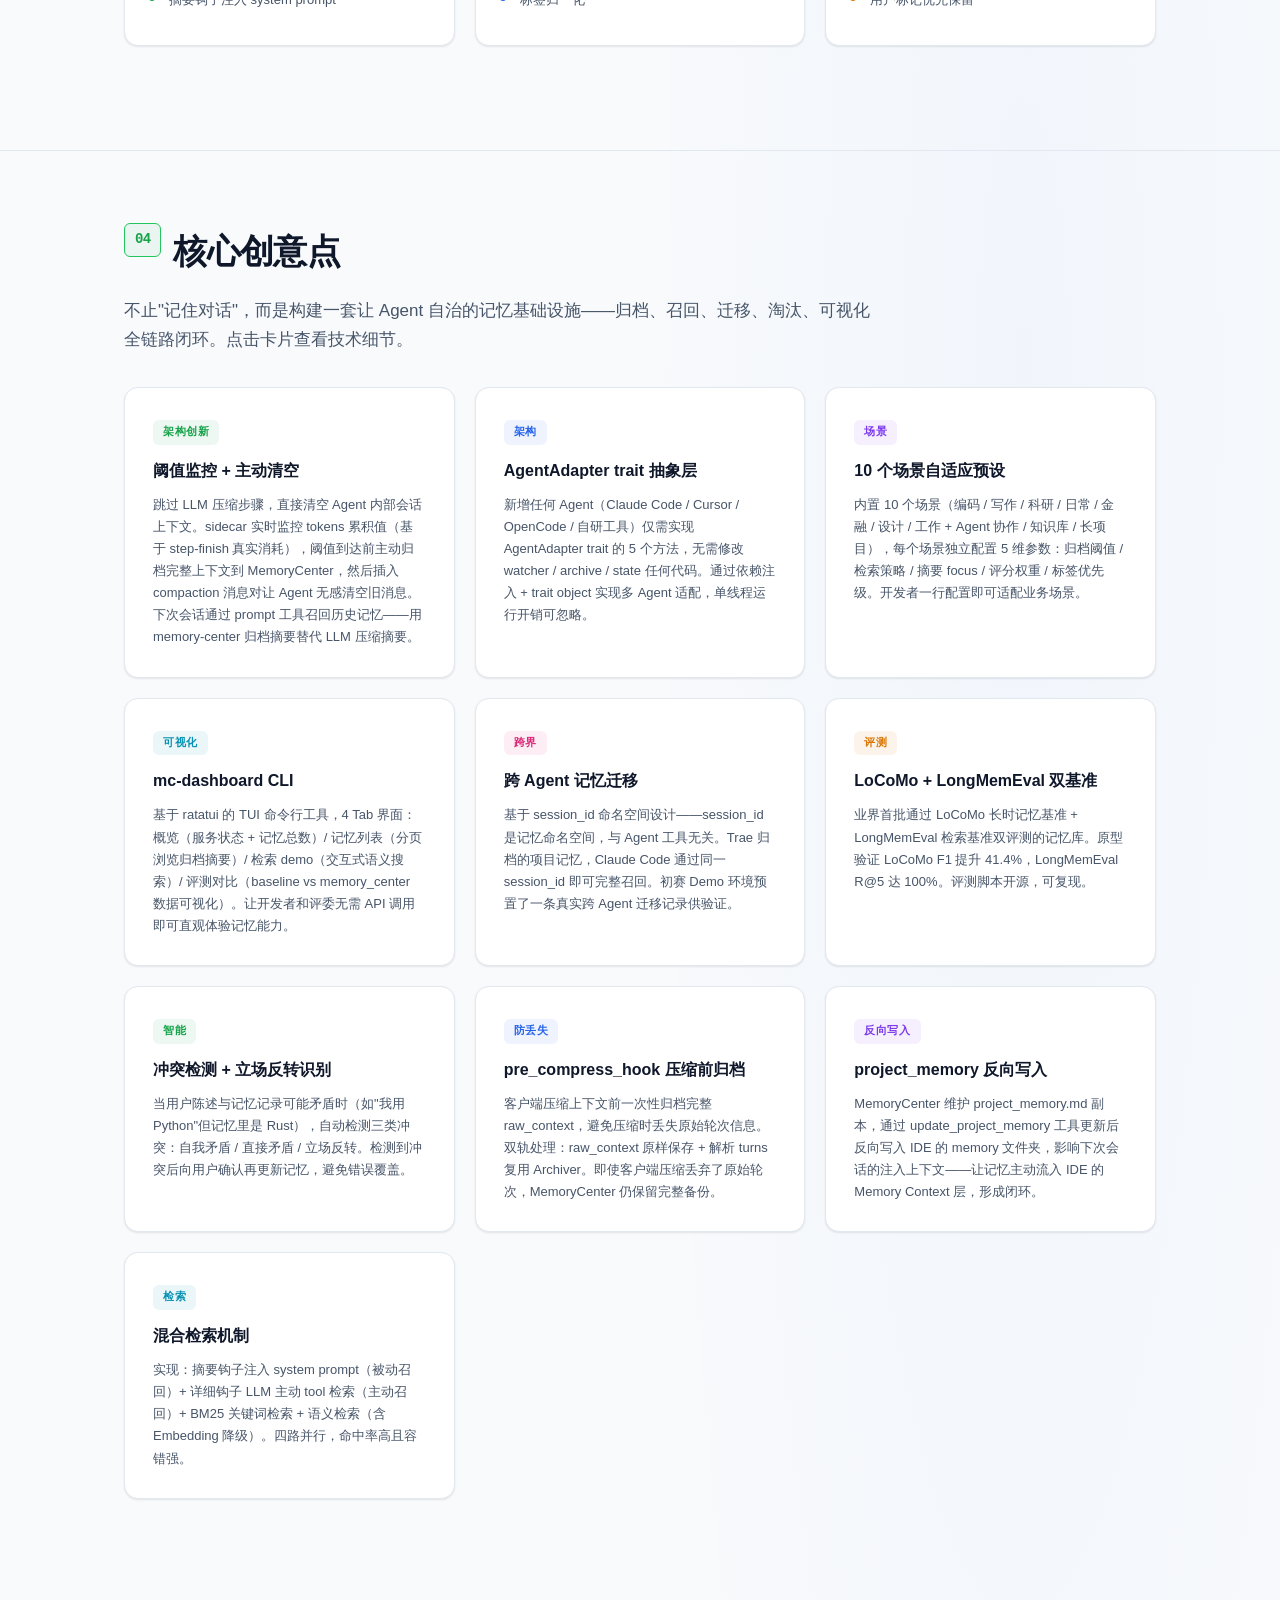
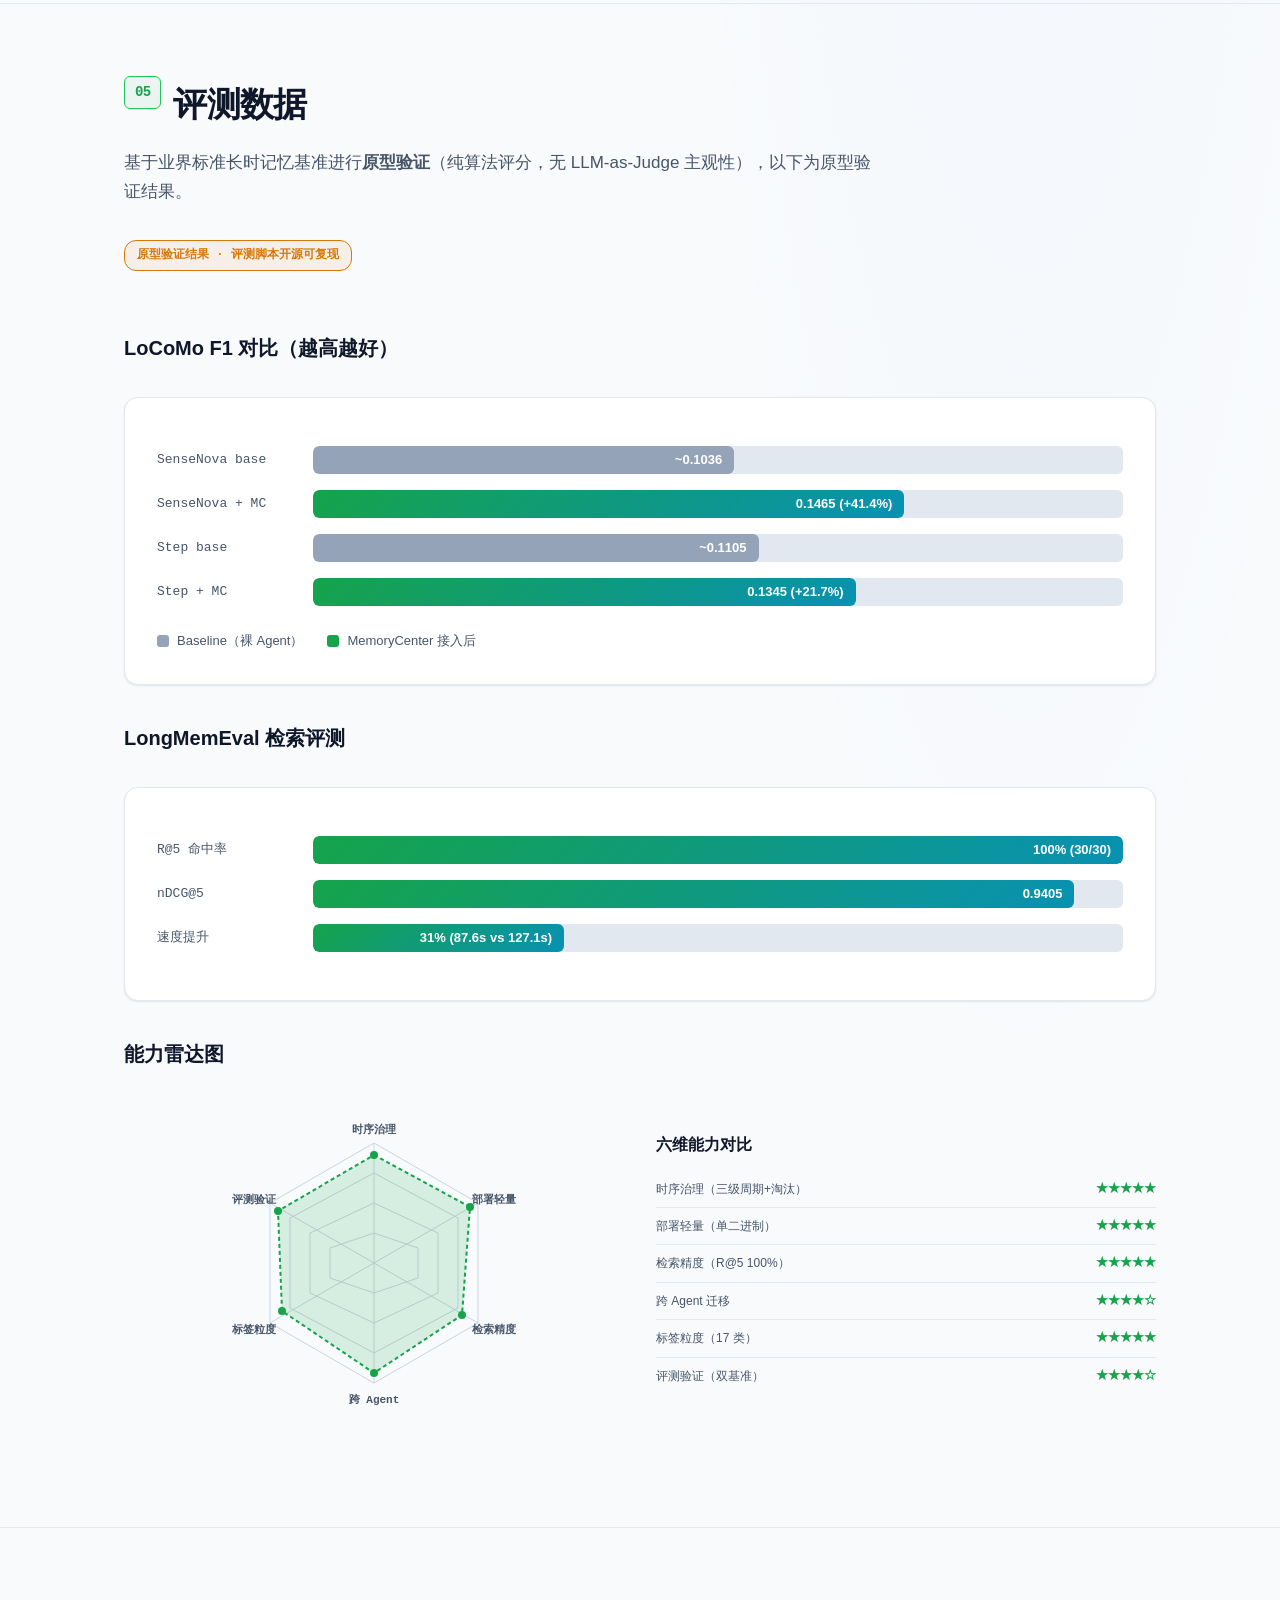
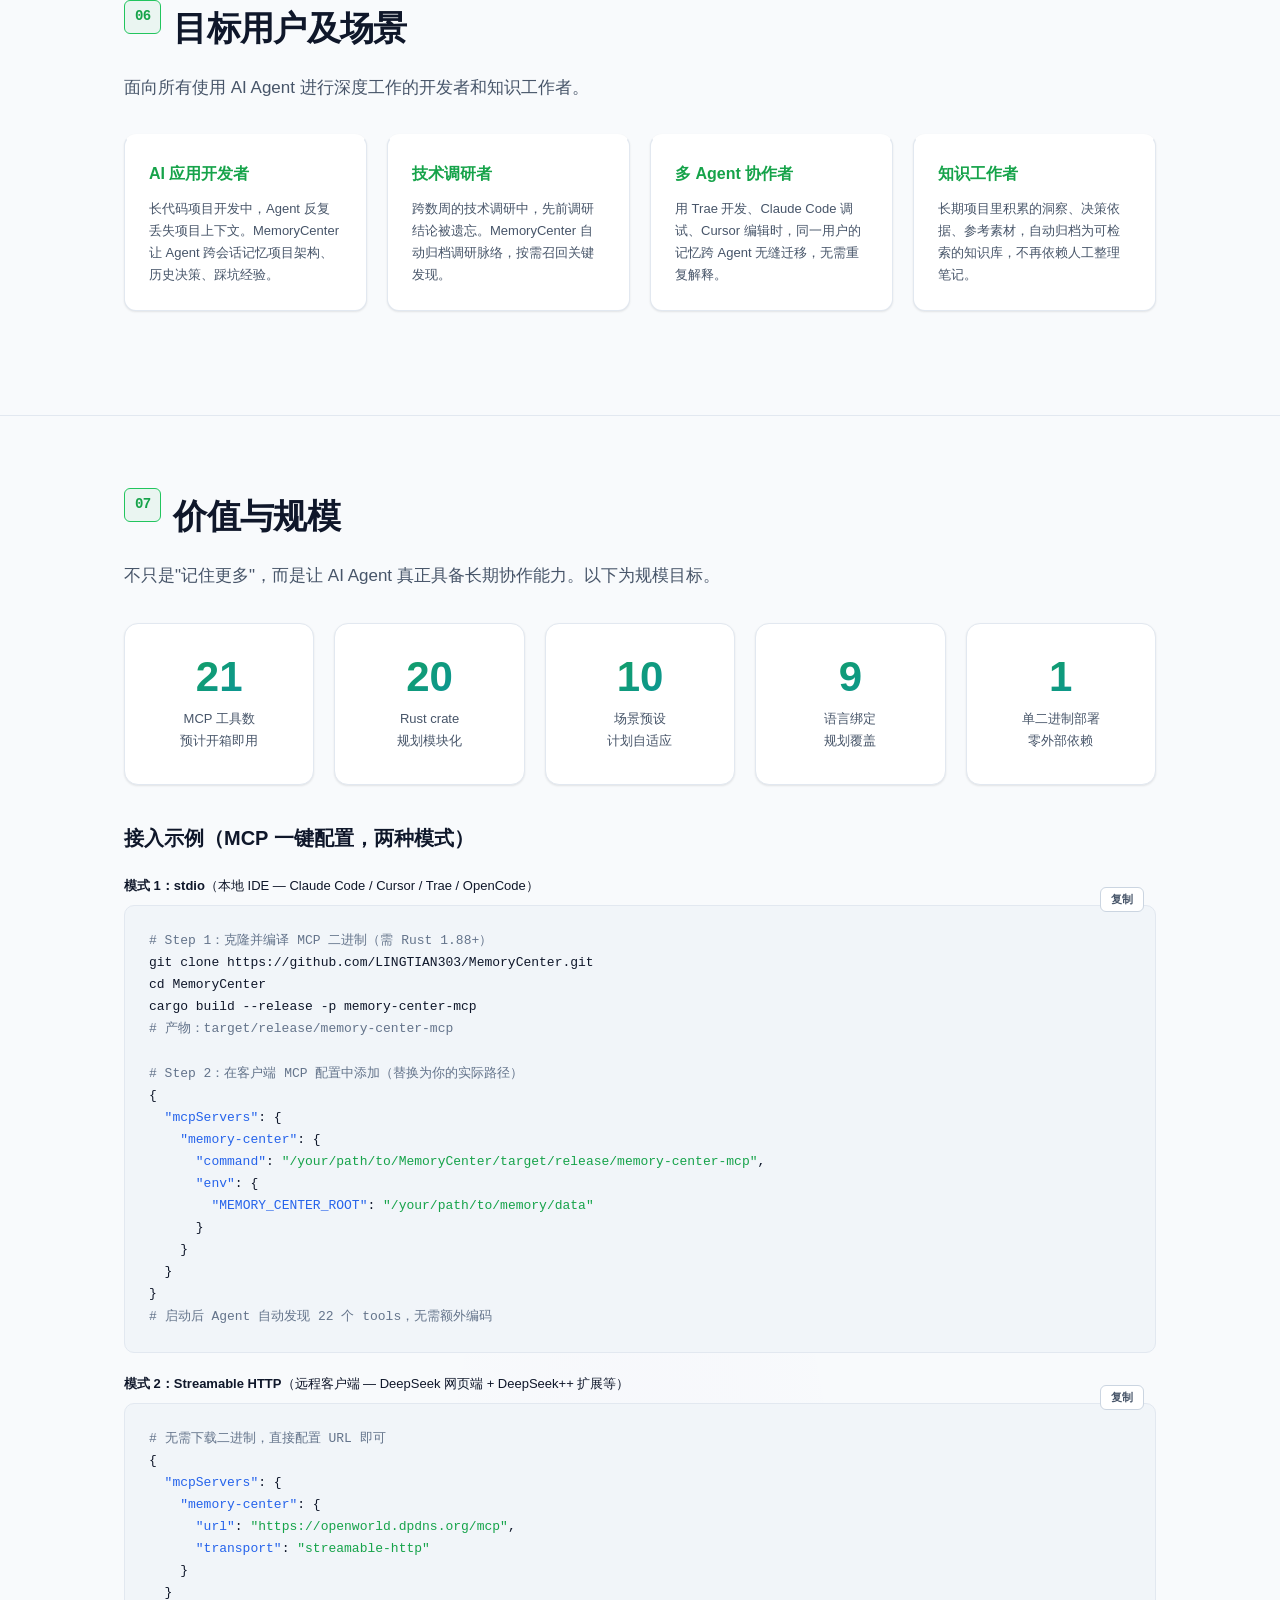
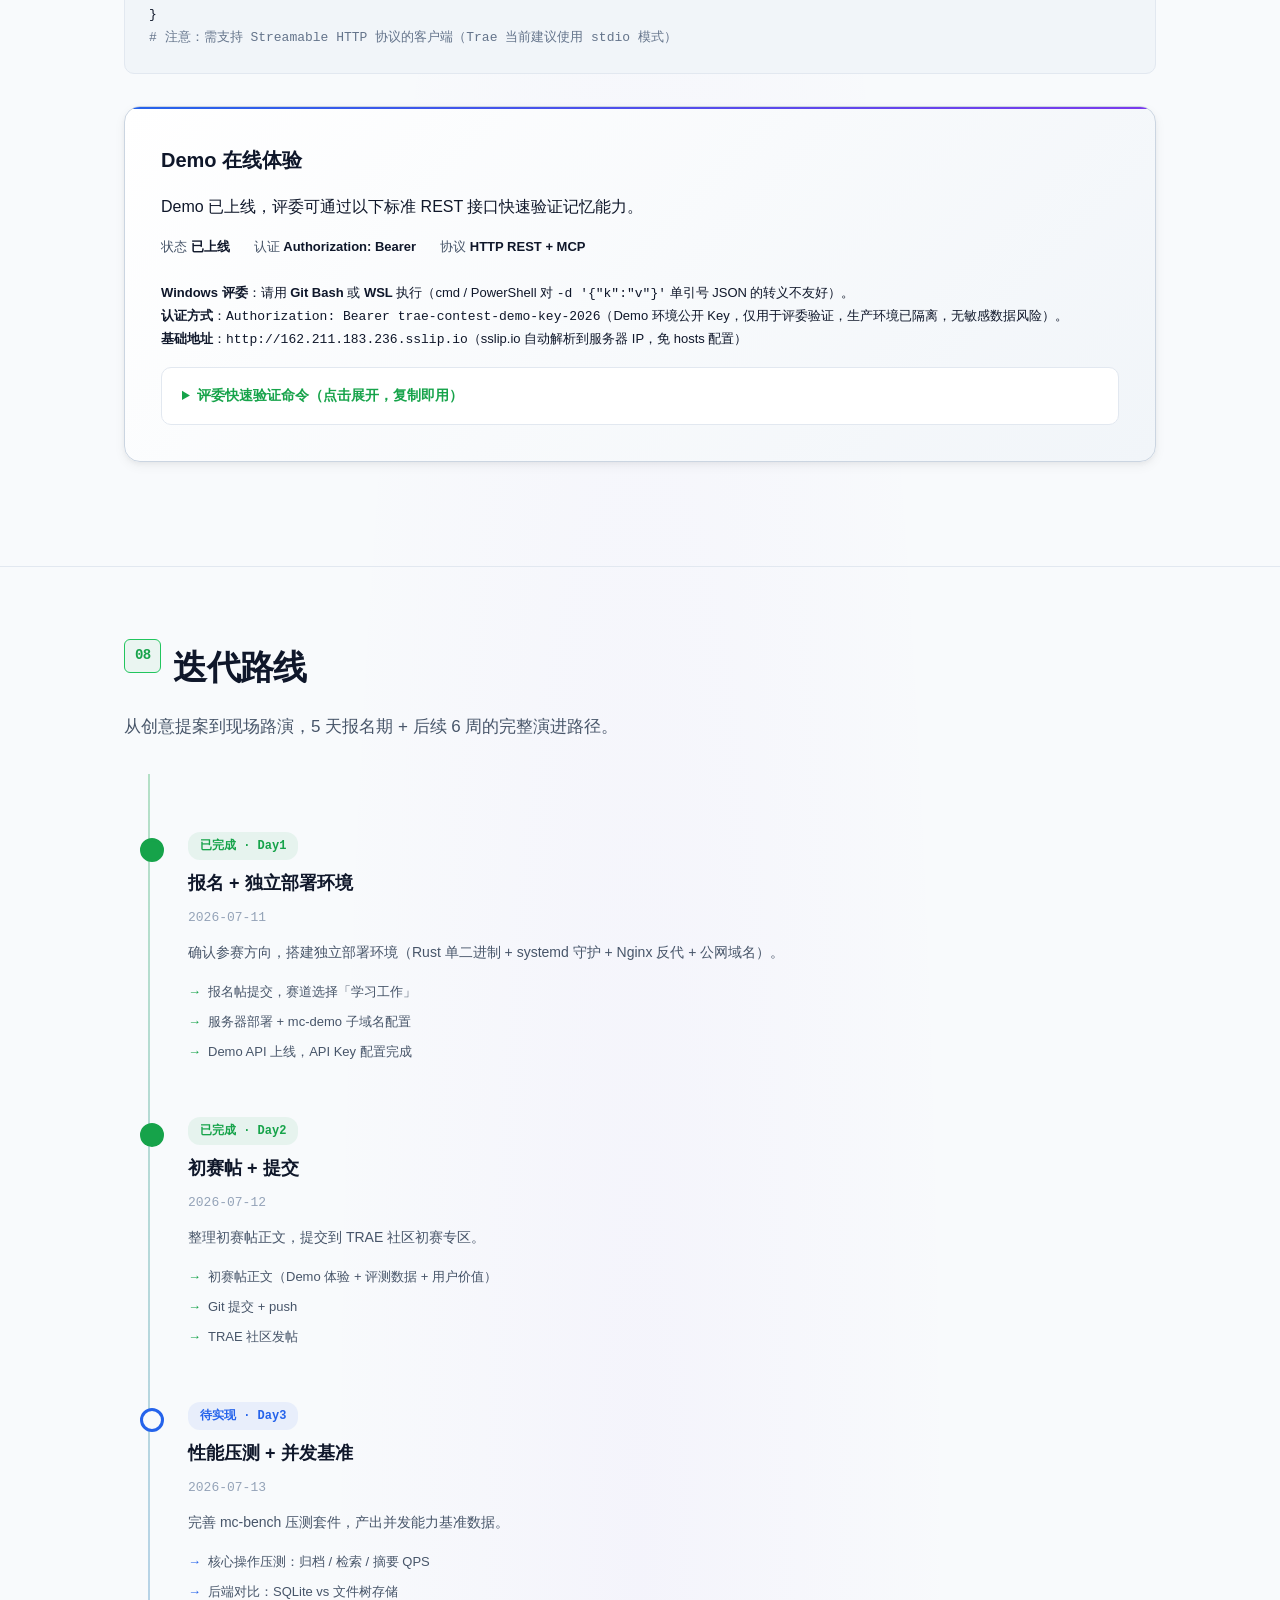
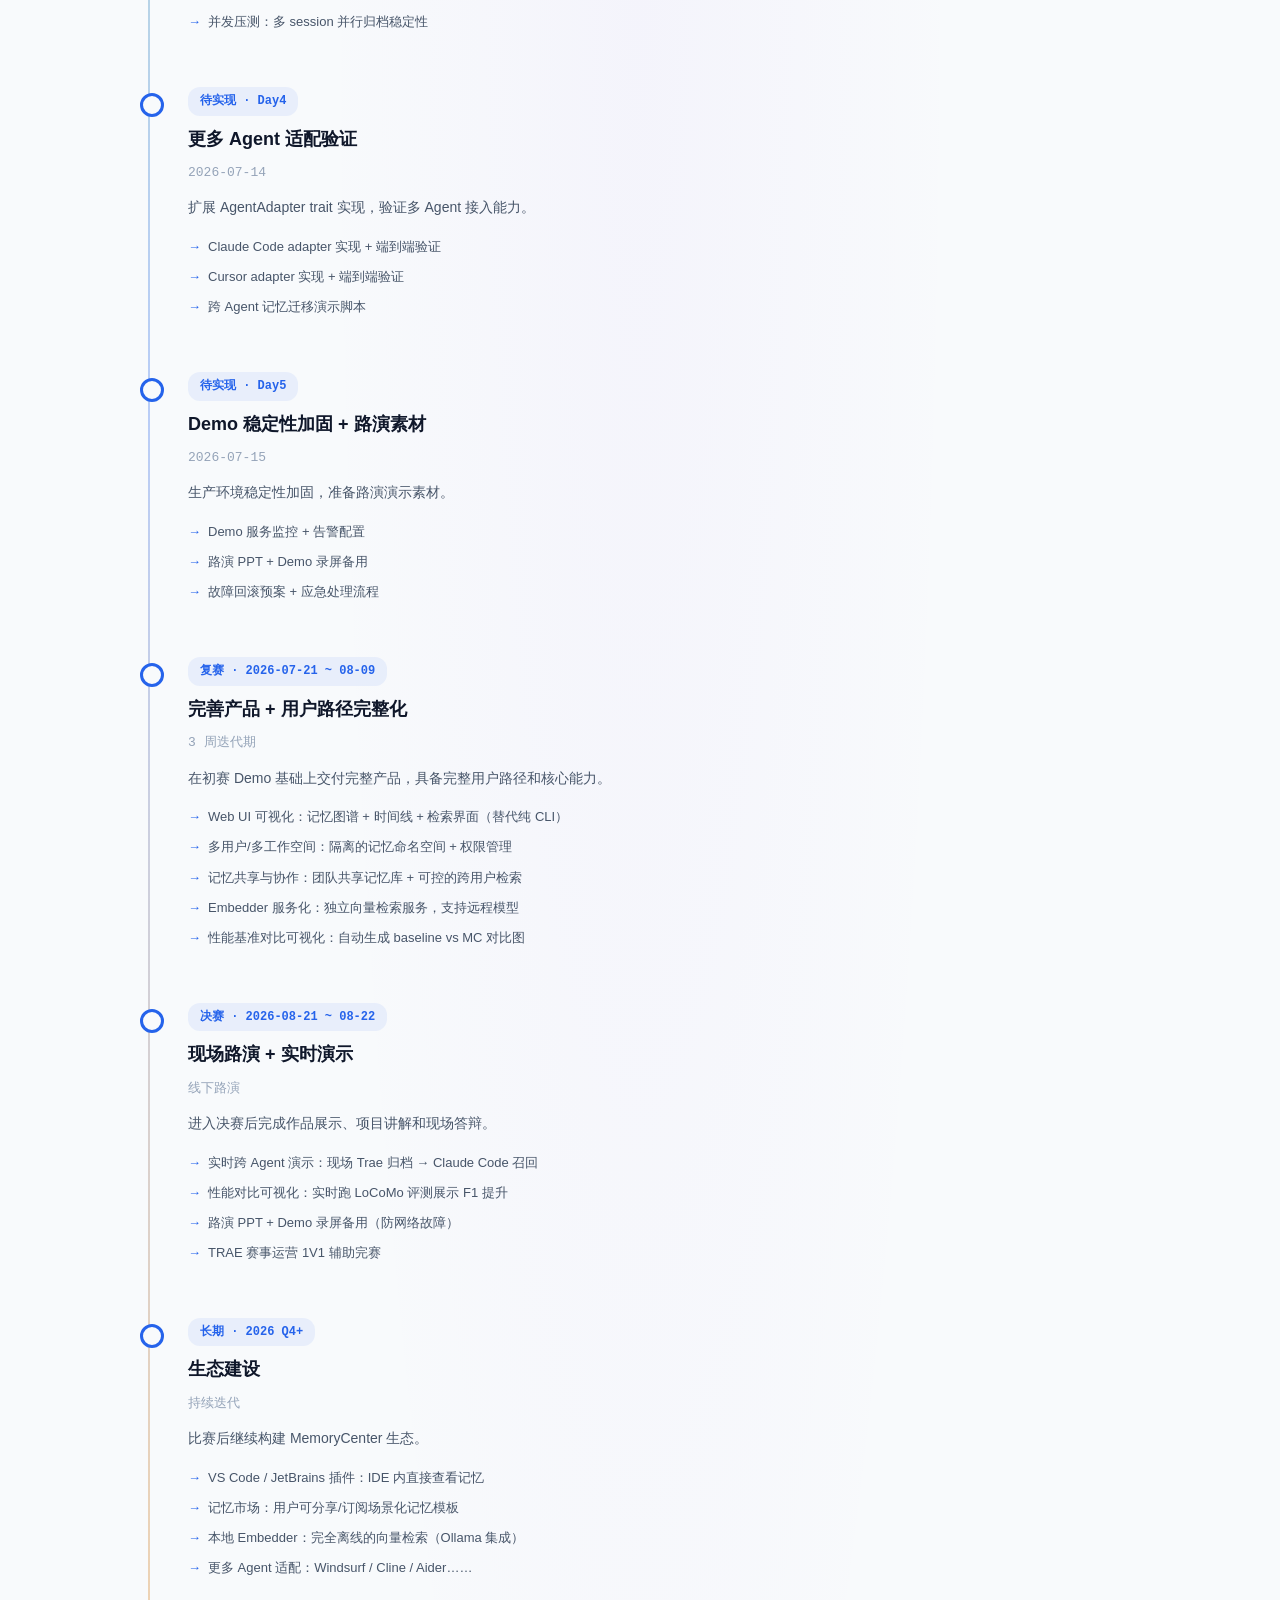
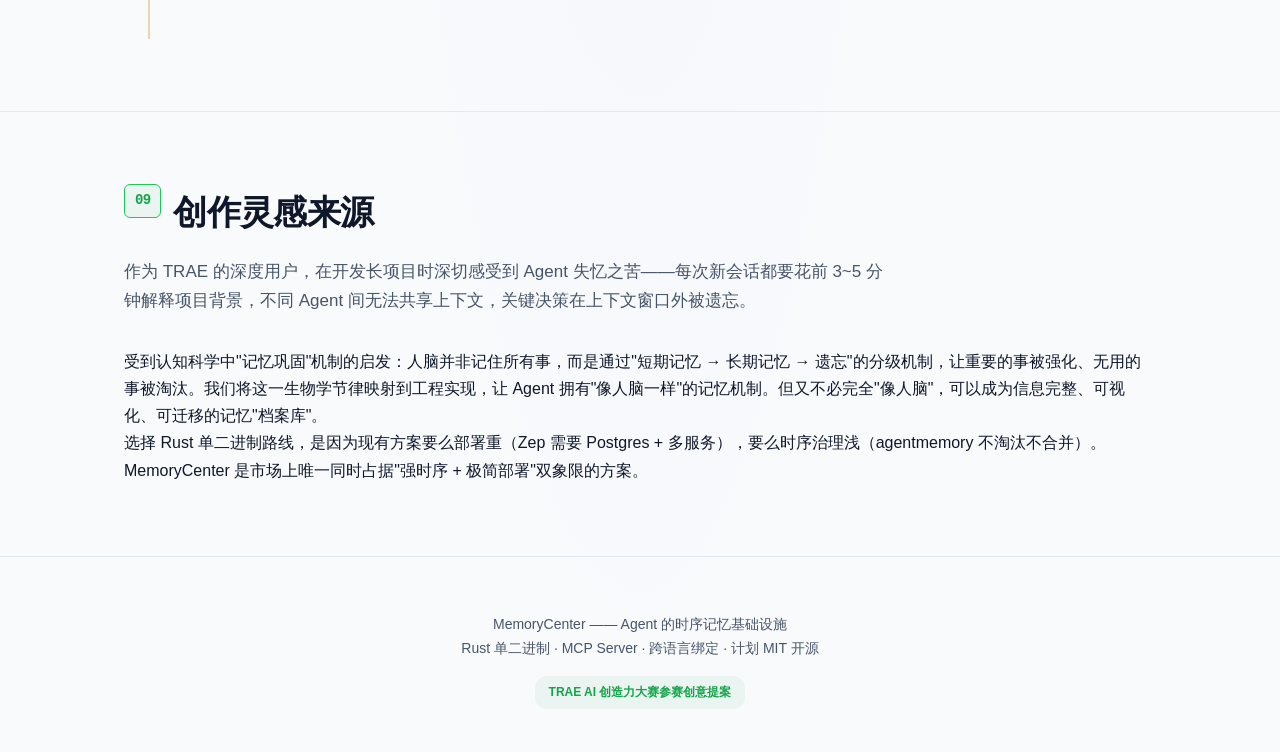
==== commit c61b5914: "docs(contest): 接入示例补全 stdio 编译步骤 + HTTP URL 修正" ====
--- a/contest/creative-proposal.html
+++ b/contest/creative-proposal.html
@@ -1360,30 +1360,43 @@
     </div>
 
     <h3>接入示例（MCP 一键配置，两种模式）</h3>
+
     <div class="code-wrap">
+      <div style="margin-bottom:8px;font-size:13px;color:var(--text-light);"><strong>模式 1：stdio</strong>（本地 IDE — Claude Code / Cursor / Trae / OpenCode）</div>
       <button class="copy-btn" onclick="copyCode(this)">复制</button>
-      <pre><span class="com"># 模式 1：stdio（本地 IDE — Claude Code / Cursor / Trae / OpenCode）</span>
+      <pre><span class="com"># Step 1：克隆并编译 MCP 二进制（需 Rust 1.88+）</span>
+git clone https://github.com/LINGTIAN303/MemoryCenter.git
+cd MemoryCenter
+cargo build --release -p memory-center-mcp
+<span class="com"># 产物：target/release/memory-center-mcp</span>
+
+<span class="com"># Step 2：在客户端 MCP 配置中添加（替换为你的实际路径）</span>
 {
   <span class="key">"mcpServers"</span>: {
     <span class="key">"memory-center"</span>: {
-      <span class="key">"command"</span>: <span class="str">"/path/to/memory-center-mcp"</span>,
+      <span class="key">"command"</span>: <span class="str">"/your/path/to/MemoryCenter/target/release/memory-center-mcp"</span>,
       <span class="key">"env"</span>: {
-        <span class="key">"MEMORY_CENTER_ROOT"</span>: <span class="str">"/path/to/memory/data"</span>
+        <span class="key">"MEMORY_CENTER_ROOT"</span>: <span class="str">"/your/path/to/memory/data"</span>
       }
     }
   }
 }
-
-<span class="com"># 模式 2：Streamable HTTP（远程客户端 — DeepSeek 网页端 + DeepSeek++ 扩展等）</span>
+<span class="com"># 启动后 Agent 自动发现 22 个 tools，无需额外编码</span></pre>
+    </div>
+
+    <div class="code-wrap">
+      <div style="margin-bottom:8px;font-size:13px;color:var(--text-light);"><strong>模式 2：Streamable HTTP</strong>（远程客户端 — DeepSeek 网页端 + DeepSeek++ 扩展等）</div>
+      <button class="copy-btn" onclick="copyCode(this)">复制</button>
+      <pre><span class="com"># 无需下载二进制，直接配置 URL 即可</span>
 {
   <span class="key">"mcpServers"</span>: {
     <span class="key">"memory-center"</span>: {
-      <span class="key">"url"</span>: <span class="str">"http://162.211.183.236.sslip.io/mcp"</span>,
+      <span class="key">"url"</span>: <span class="str">"https://openworld.dpdns.org/mcp"</span>,
       <span class="key">"transport"</span>: <span class="str">"streamable-http"</span>
     }
   }
 }
-<span class="com"># 启动后 Agent 自动发现 22 个 tools，无需额外编码</span></pre>
+<span class="com"># 注意：需支持 Streamable HTTP 协议的客户端（Trae 当前建议使用 stdio 模式）</span></pre>
     </div>
 
     <div class="demo-card">
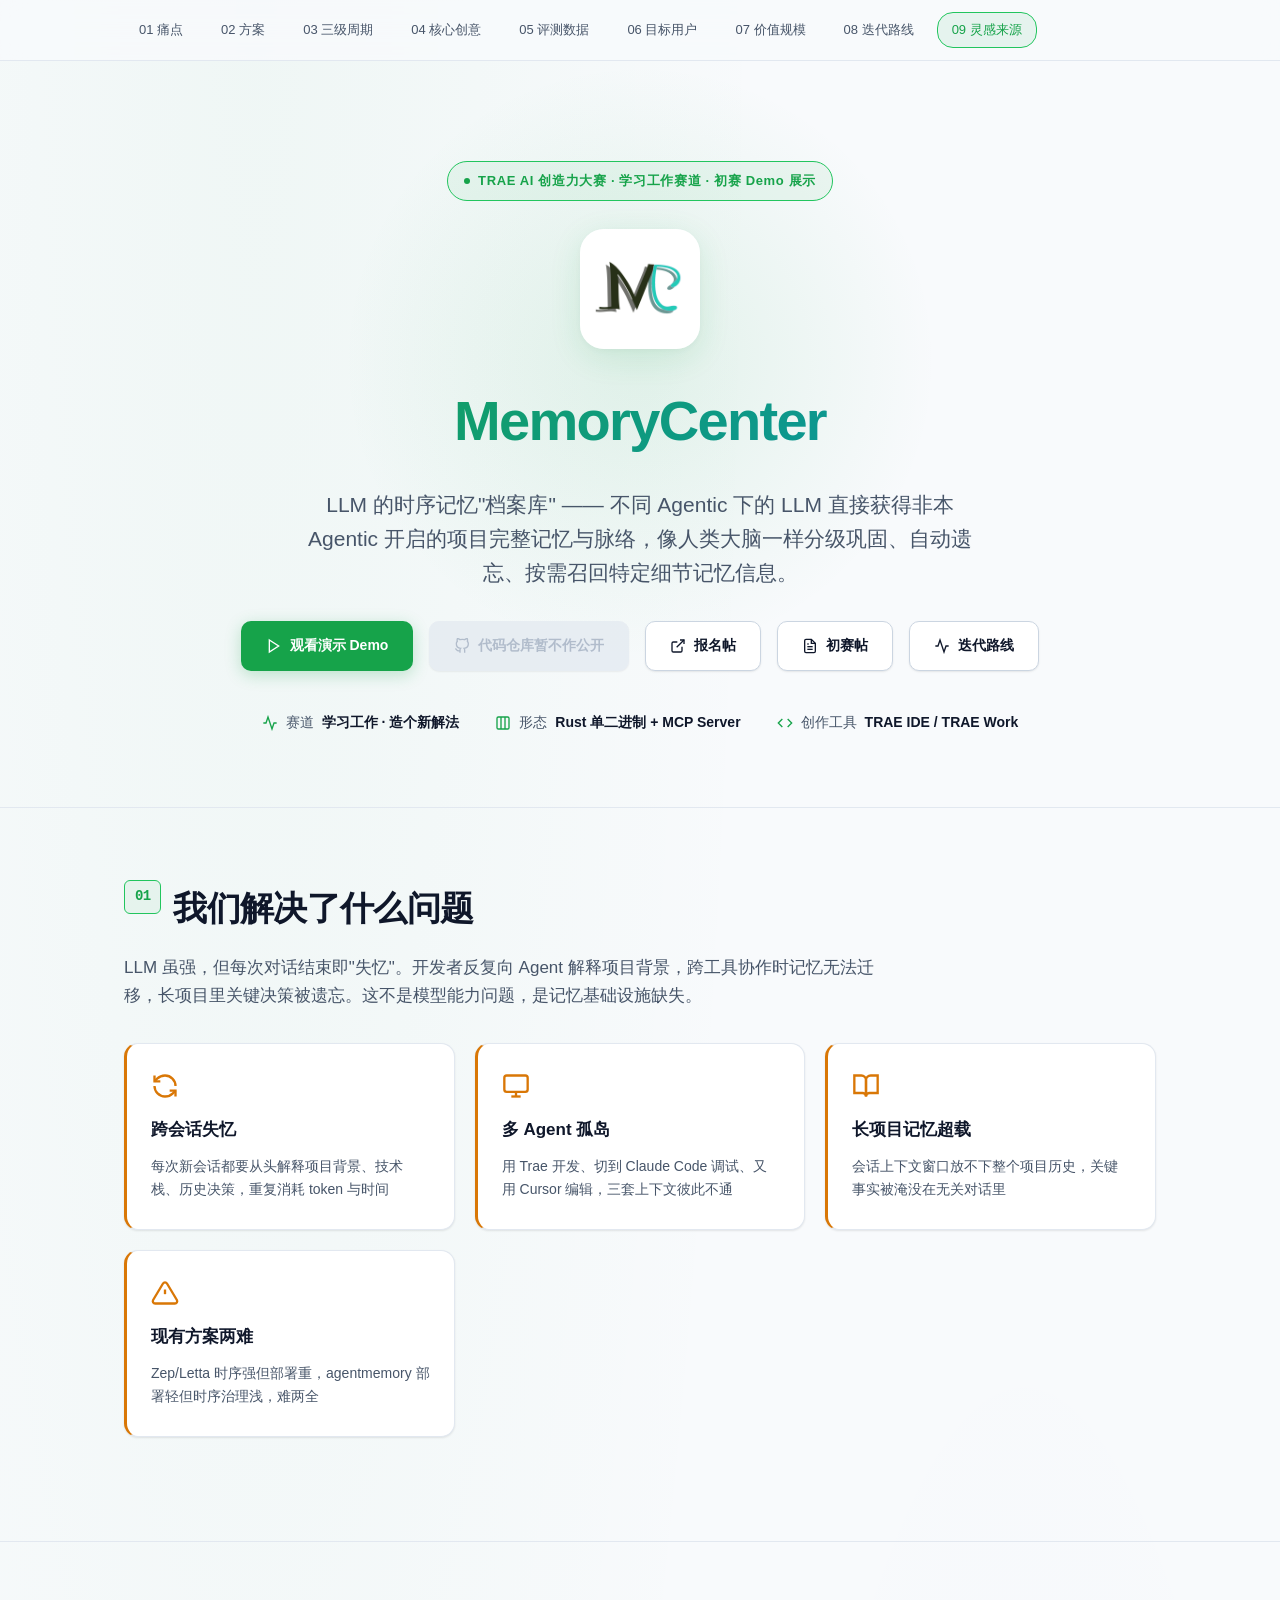
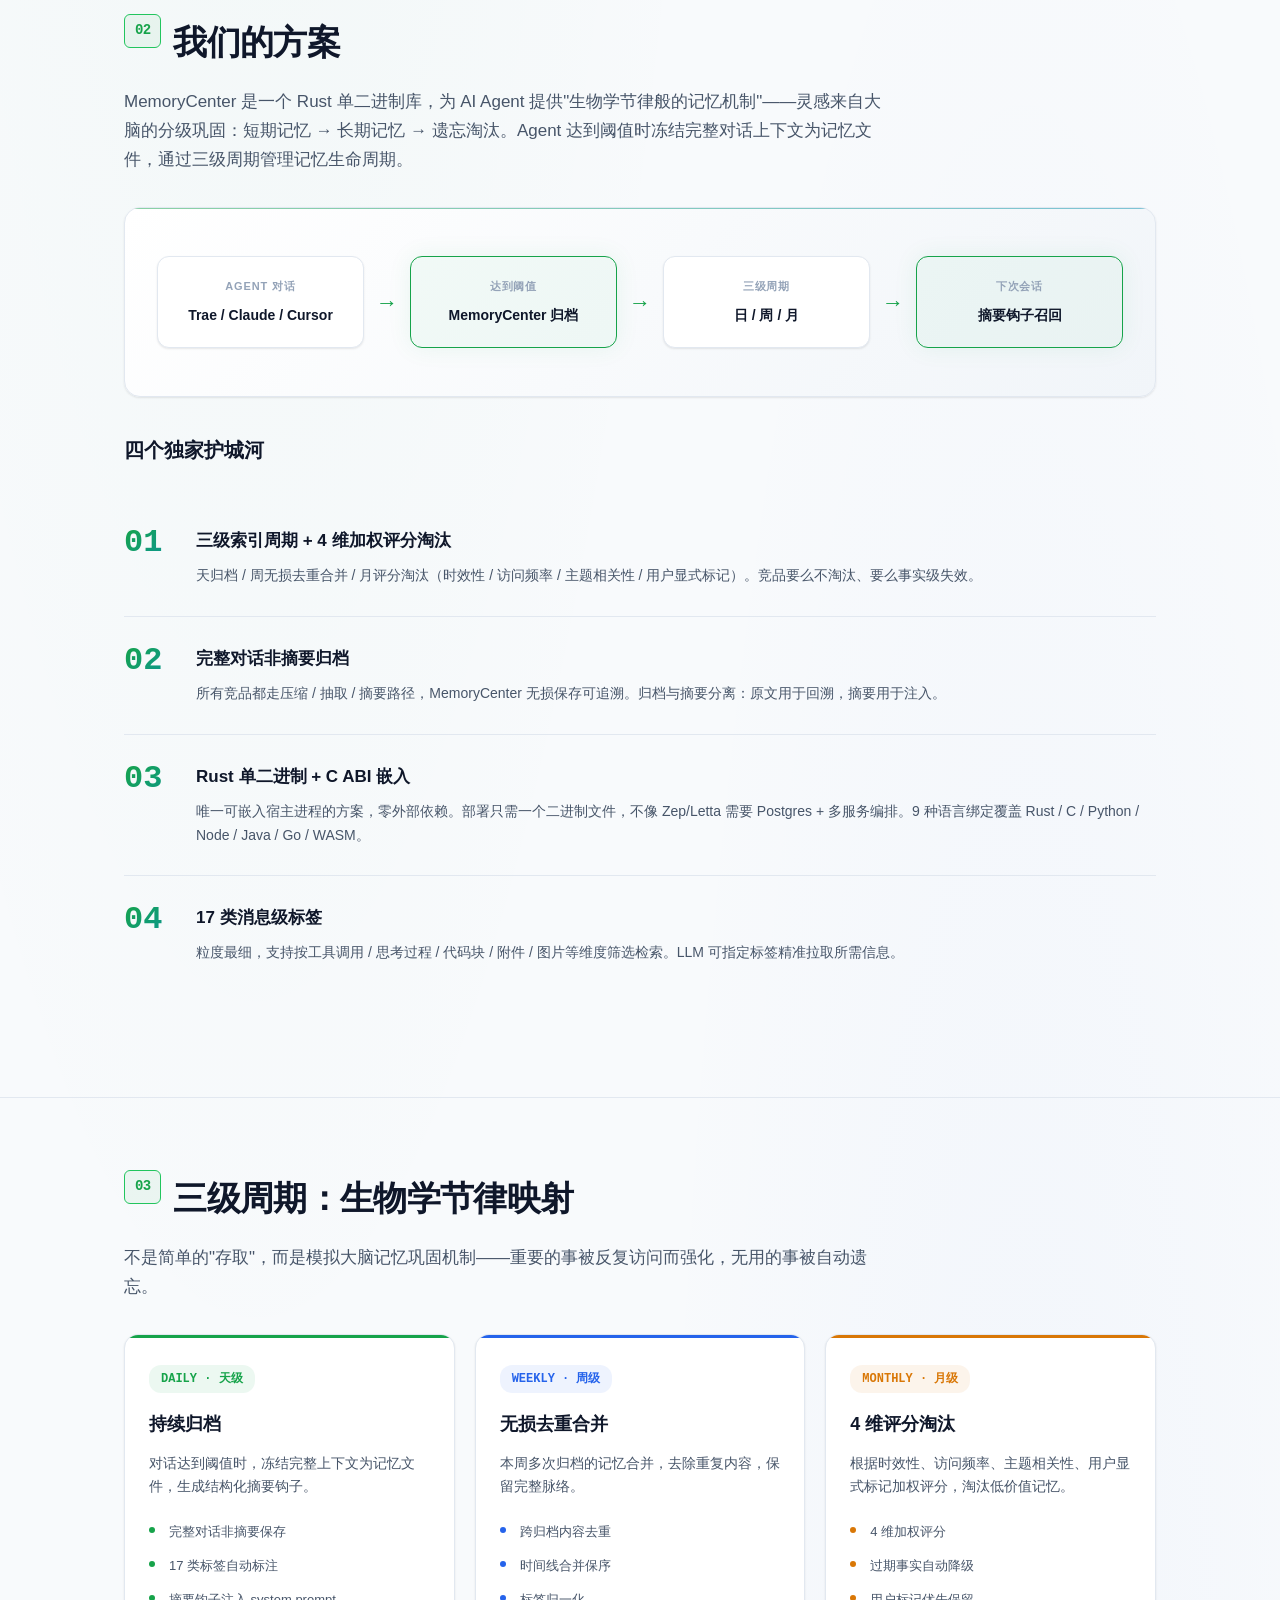
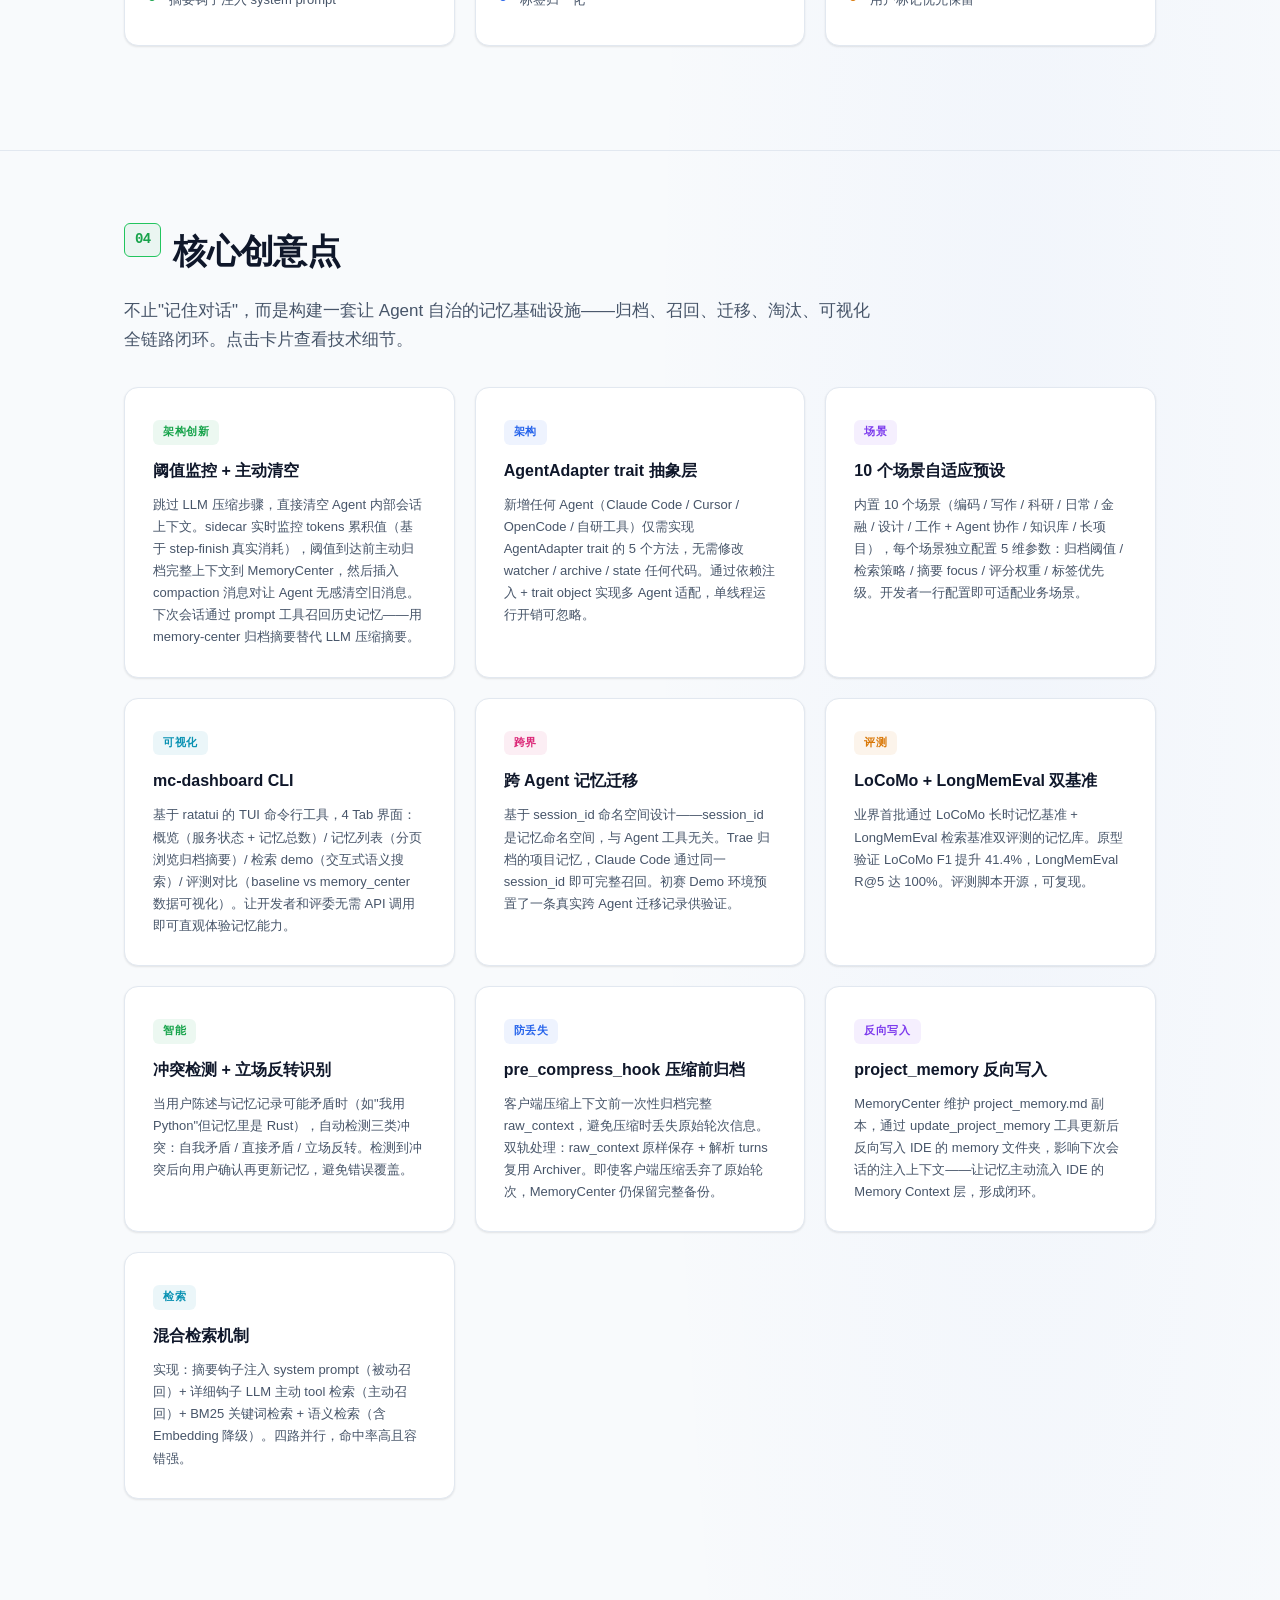
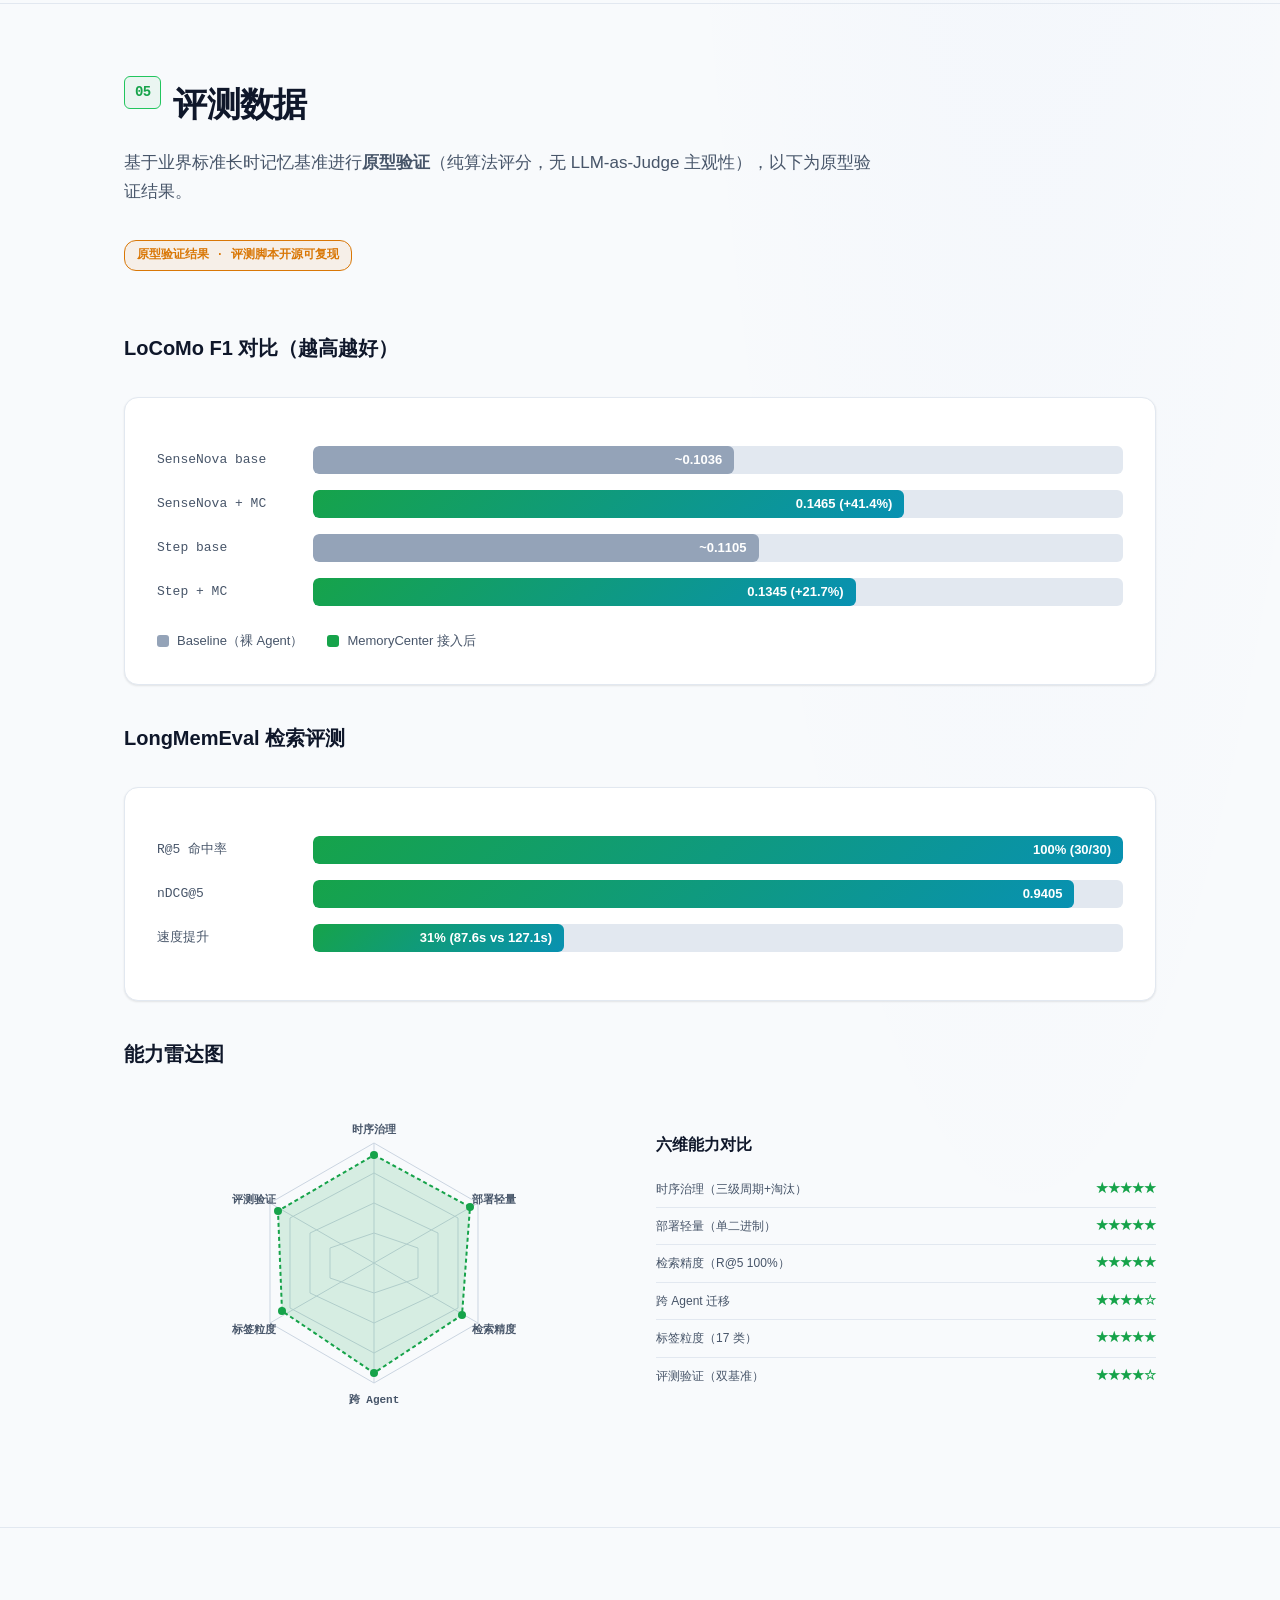
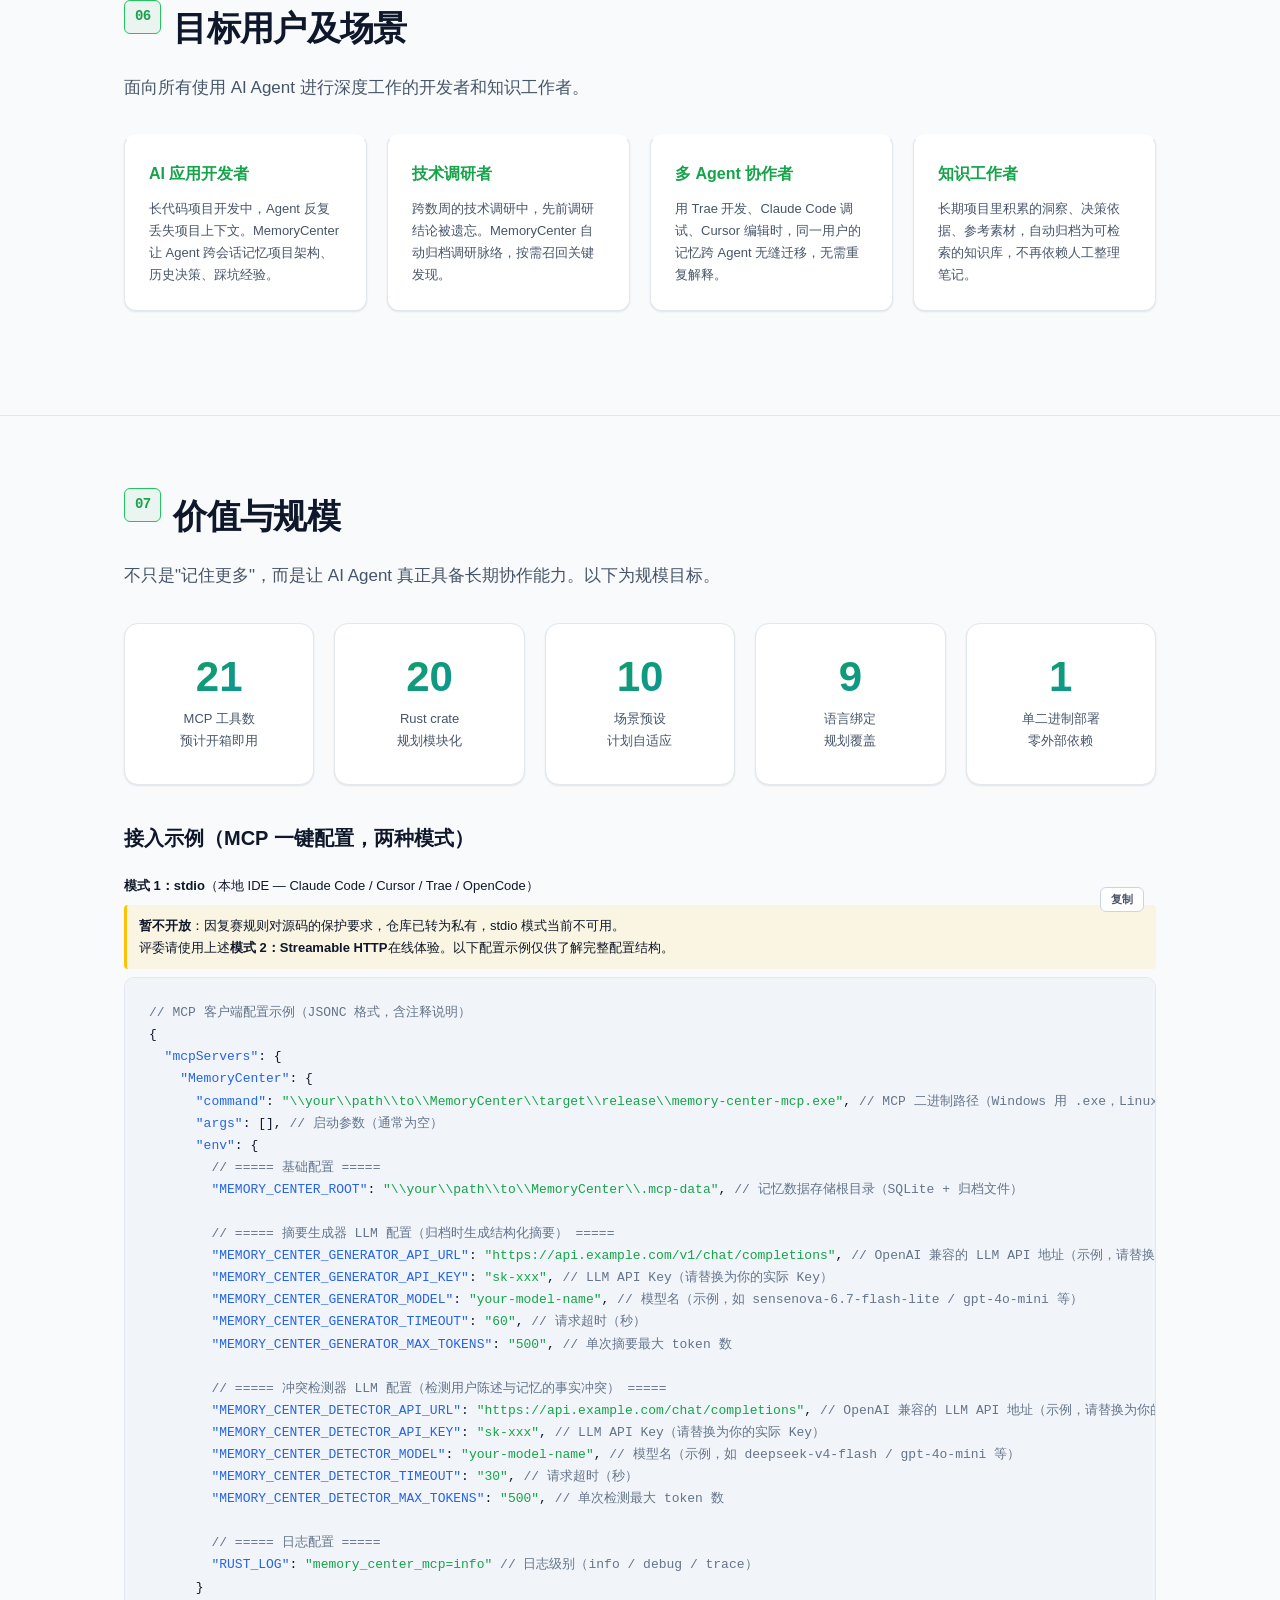
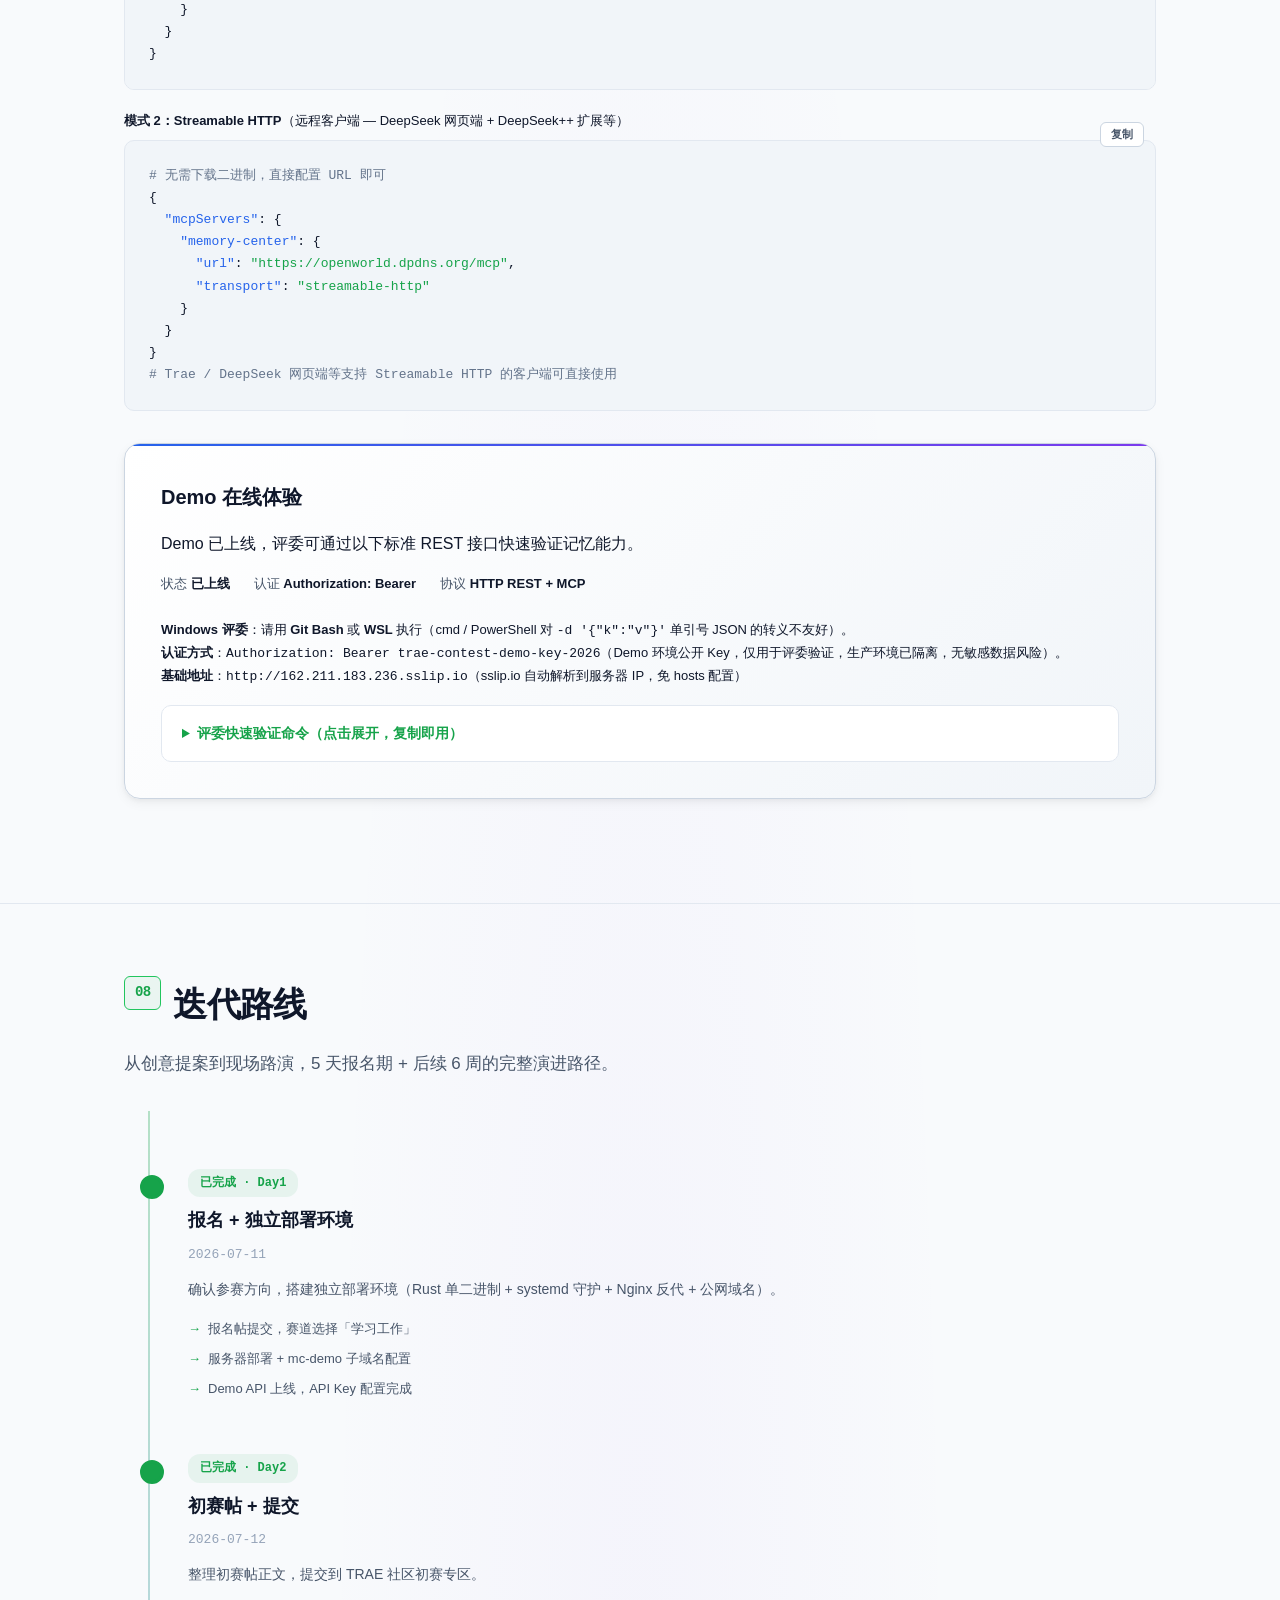
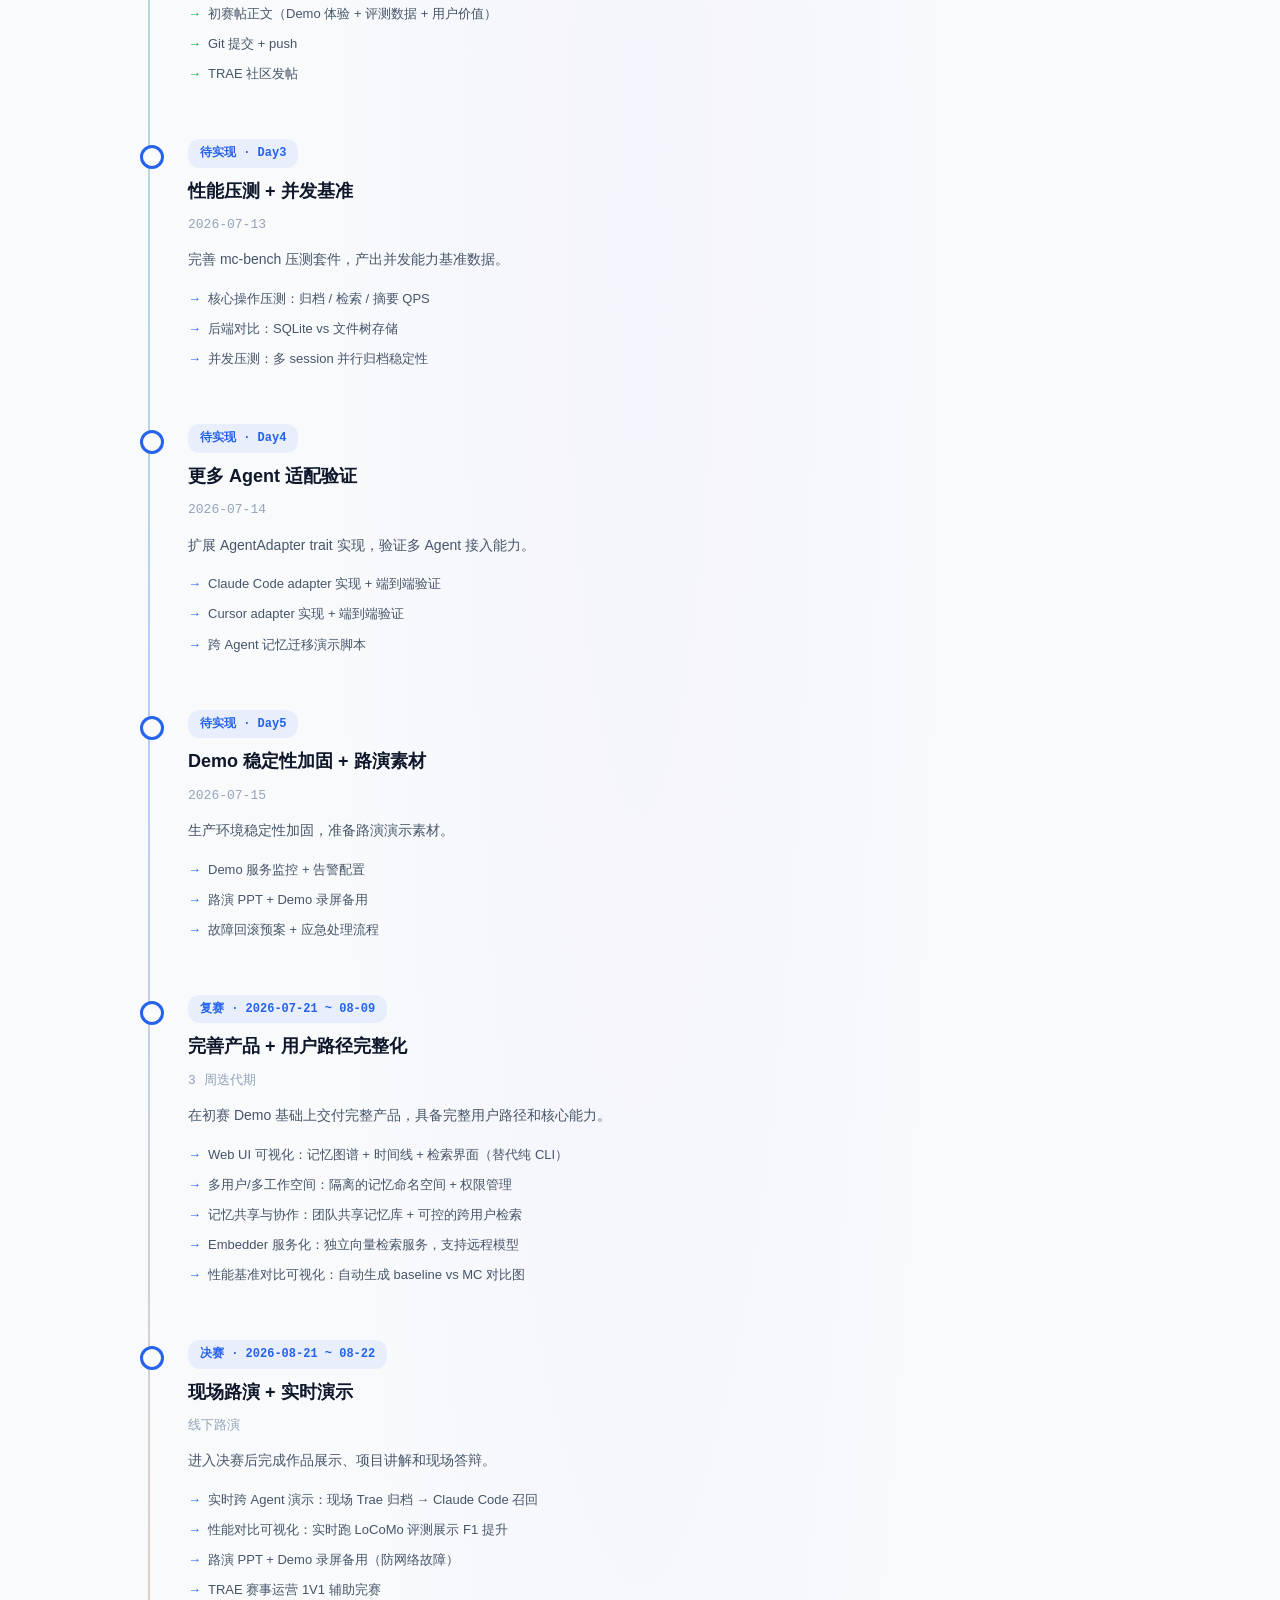
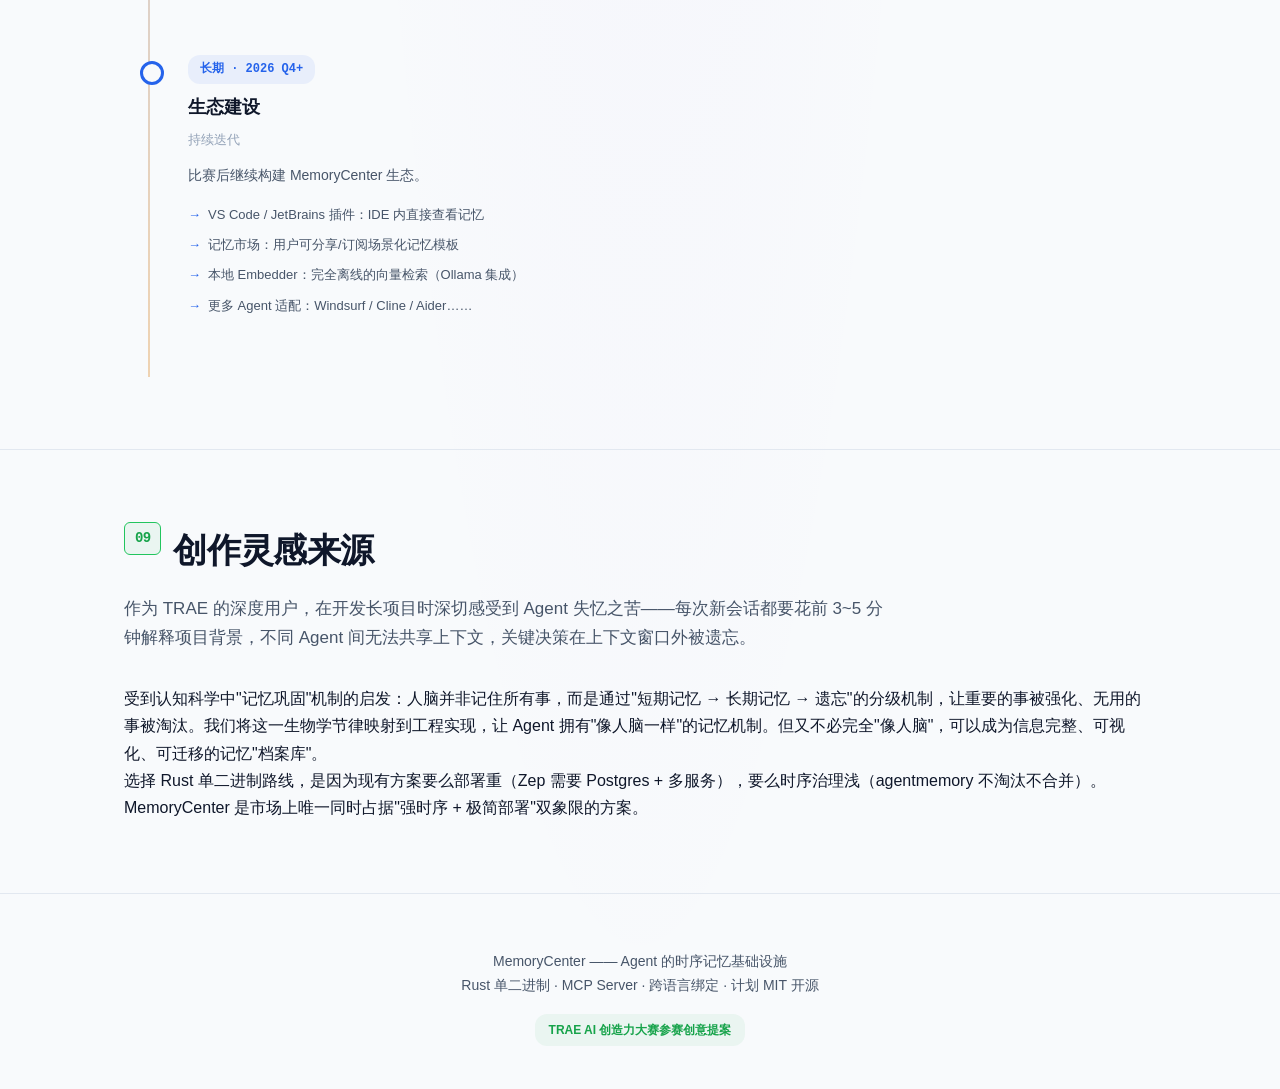
==== commit 2bce1ac5: "docs(contest): stdio 模式因复赛源码保护暂不开放 + 完整配置示例带注释" ====
--- a/contest/creative-proposal.html
+++ b/contest/creative-proposal.html
@@ -1363,25 +1363,41 @@
 
     <div class="code-wrap">
       <div style="margin-bottom:8px;font-size:13px;color:var(--text-light);"><strong>模式 1：stdio</strong>（本地 IDE — Claude Code / Cursor / Trae / OpenCode）</div>
+      <div style="margin:8px 0;padding:10px 12px;background:rgba(255,193,7,0.1);border-left:3px solid #ffc107;border-radius:4px;font-size:13px;color:var(--text);">
+        <strong>暂不开放</strong>：因复赛规则对源码的保护要求，仓库已转为私有，stdio 模式当前不可用。<br/>
+        评委请使用上述<strong>模式 2：Streamable HTTP</strong>在线体验。以下配置示例仅供了解完整配置结构。
+      </div>
       <button class="copy-btn" onclick="copyCode(this)">复制</button>
-      <pre><span class="com"># Step 1：克隆并编译 MCP 二进制（需 Rust 1.88+）</span>
-git clone https://github.com/LINGTIAN303/MemoryCenter.git
-cd MemoryCenter
-cargo build --release -p memory-center-mcp
-<span class="com"># 产物：target/release/memory-center-mcp</span>
-
-<span class="com"># Step 2：在客户端 MCP 配置中添加（替换为你的实际路径）</span>
+      <pre><span class="com">// MCP 客户端配置示例（JSONC 格式，含注释说明）</span>
 {
   <span class="key">"mcpServers"</span>: {
-    <span class="key">"memory-center"</span>: {
-      <span class="key">"command"</span>: <span class="str">"/your/path/to/MemoryCenter/target/release/memory-center-mcp"</span>,
+    <span class="key">"MemoryCenter"</span>: {
+      <span class="key">"command"</span>: <span class="str">"\\your\\path\\to\\MemoryCenter\\target\\release\\memory-center-mcp.exe"</span>, <span class="com">// MCP 二进制路径（Windows 用 .exe，Linux/macOS 无后缀）</span>
+      <span class="key">"args"</span>: [], <span class="com">// 启动参数（通常为空）</span>
       <span class="key">"env"</span>: {
-        <span class="key">"MEMORY_CENTER_ROOT"</span>: <span class="str">"/your/path/to/memory/data"</span>
+        <span class="com">// ===== 基础配置 =====</span>
+        <span class="key">"MEMORY_CENTER_ROOT"</span>: <span class="str">"\\your\\path\\to\\MemoryCenter\\.mcp-data"</span>, <span class="com">// 记忆数据存储根目录（SQLite + 归档文件）</span>
+
+        <span class="com">// ===== 摘要生成器 LLM 配置（归档时生成结构化摘要） =====</span>
+        <span class="key">"MEMORY_CENTER_GENERATOR_API_URL"</span>: <span class="str">"https://api.example.com/v1/chat/completions"</span>, <span class="com">// OpenAI 兼容的 LLM API 地址（示例，请替换为你的实际地址）</span>
+        <span class="key">"MEMORY_CENTER_GENERATOR_API_KEY"</span>: <span class="str">"sk-xxx"</span>, <span class="com">// LLM API Key（请替换为你的实际 Key）</span>
+        <span class="key">"MEMORY_CENTER_GENERATOR_MODEL"</span>: <span class="str">"your-model-name"</span>, <span class="com">// 模型名（示例，如 sensenova-6.7-flash-lite / gpt-4o-mini 等）</span>
+        <span class="key">"MEMORY_CENTER_GENERATOR_TIMEOUT"</span>: <span class="str">"60"</span>, <span class="com">// 请求超时（秒）</span>
+        <span class="key">"MEMORY_CENTER_GENERATOR_MAX_TOKENS"</span>: <span class="str">"500"</span>, <span class="com">// 单次摘要最大 token 数</span>
+
+        <span class="com">// ===== 冲突检测器 LLM 配置（检测用户陈述与记忆的事实冲突） =====</span>
+        <span class="key">"MEMORY_CENTER_DETECTOR_API_URL"</span>: <span class="str">"https://api.example.com/chat/completions"</span>, <span class="com">// OpenAI 兼容的 LLM API 地址（示例，请替换为你的实际地址）</span>
+        <span class="key">"MEMORY_CENTER_DETECTOR_API_KEY"</span>: <span class="str">"sk-xxx"</span>, <span class="com">// LLM API Key（请替换为你的实际 Key）</span>
+        <span class="key">"MEMORY_CENTER_DETECTOR_MODEL"</span>: <span class="str">"your-model-name"</span>, <span class="com">// 模型名（示例，如 deepseek-v4-flash / gpt-4o-mini 等）</span>
+        <span class="key">"MEMORY_CENTER_DETECTOR_TIMEOUT"</span>: <span class="str">"30"</span>, <span class="com">// 请求超时（秒）</span>
+        <span class="key">"MEMORY_CENTER_DETECTOR_MAX_TOKENS"</span>: <span class="str">"500"</span>, <span class="com">// 单次检测最大 token 数</span>
+
+        <span class="com">// ===== 日志配置 =====</span>
+        <span class="key">"RUST_LOG"</span>: <span class="str">"memory_center_mcp=info"</span> <span class="com">// 日志级别（info / debug / trace）</span>
       }
     }
   }
-}
-<span class="com"># 启动后 Agent 自动发现 22 个 tools，无需额外编码</span></pre>
+}</pre>
     </div>
 
     <div class="code-wrap">
@@ -1396,7 +1412,7 @@
     }
   }
 }
-<span class="com"># 注意：需支持 Streamable HTTP 协议的客户端（Trae 当前建议使用 stdio 模式）</span></pre>
+<span class="com"># Trae / DeepSeek 网页端等支持 Streamable HTTP 的客户端可直接使用</span></pre>
     </div>
 
     <div class="demo-card">
@@ -1414,27 +1430,24 @@
         <summary>评委快速验证命令（点击展开，复制即用）</summary>
         <div class="code-wrap">
           <button class="copy-btn" onclick="copyCode(this)">复制</button>
-<pre><span class="com"># 1. 健康检查</span>
-curl http://<span class="str">162.211.183.236.sslip.io</span>/healthz
-
-<span class="com"># 2. 查看归档记忆列表  → 验证能力：自动归档（Agent 压缩上下文后，记忆被持久化）</span>
+<pre><span class="com"># 1. 查看归档记忆列表  → 验证能力：自动归档（Agent 压缩上下文后，记忆被持久化）</span>
 <span class="com"># 预期返回：HTTP 200 + JSON 数组，含 1 条预置记忆（summary_title = "我在开发 MemoryCenter 项目..."）</span>
 curl -H <span class="str">"Authorization: Bearer trae-contest-demo-key-2026"</span> \
   http://<span class="str">162.211.183.236.sslip.io</span>/api/v1/sessions/<span class="str">cross-agent-demo-20260711</span>/summaries
 
-<span class="com"># 3. 语义检索（验证记忆召回能力）</span>
+<span class="com"># 2. 语义检索（验证记忆召回能力）</span>
 <span class="com"># 预期返回：HTTP 200 + JSON，含 results 数组，至少 1 条结果，source="keyword"（未配 Embedder 时降级 BM25）</span>
 curl -X POST -H <span class="str">"Authorization: Bearer trae-contest-demo-key-2026"</span> \
   -H <span class="str">"Content-Type: application/json"</span> \
   -d <span class="str">'{"query":"MemoryCenter 技术栈","top_k":5}'</span> \
   http://<span class="str">162.211.183.236.sslip.io</span>/api/v1/sessions/<span class="str">cross-agent-demo-20260711</span>/search
 
-<span class="com"># 4. 获取记忆摘要（模拟 Agent 新会话拉取历史记忆）</span>
+<span class="com"># 3. 获取记忆摘要（模拟 Agent 新会话拉取历史记忆）</span>
 <span class="com"># 预期返回：HTTP 200 + JSON，prompt 字段含"# 可用记忆索引"标题 + 预置记忆条目</span>
 curl -H <span class="str">"Authorization: Bearer trae-contest-demo-key-2026"</span> \
   http://<span class="str">162.211.183.236.sslip.io</span>/api/v1/sessions/<span class="str">cross-agent-demo-20260711</span>/prompt
 
-<span class="com"># 5. 跨 Agent 全局检索  → 验证能力：多项目聚合检索（scope=session/project/multi_project）</span>
+<span class="com"># 4. 跨 Agent 全局检索  → 验证能力：多项目聚合检索（scope=session/project/multi_project）</span>
 <span class="com"># 预期返回：HTTP 200 + JSON，results 数组含跨 session/project 的记忆，mode="keyword"</span>
 curl -X POST -H <span class="str">"Authorization: Bearer trae-contest-demo-key-2026"</span> \
   -H <span class="str">"Content-Type: application/json"</span> \
